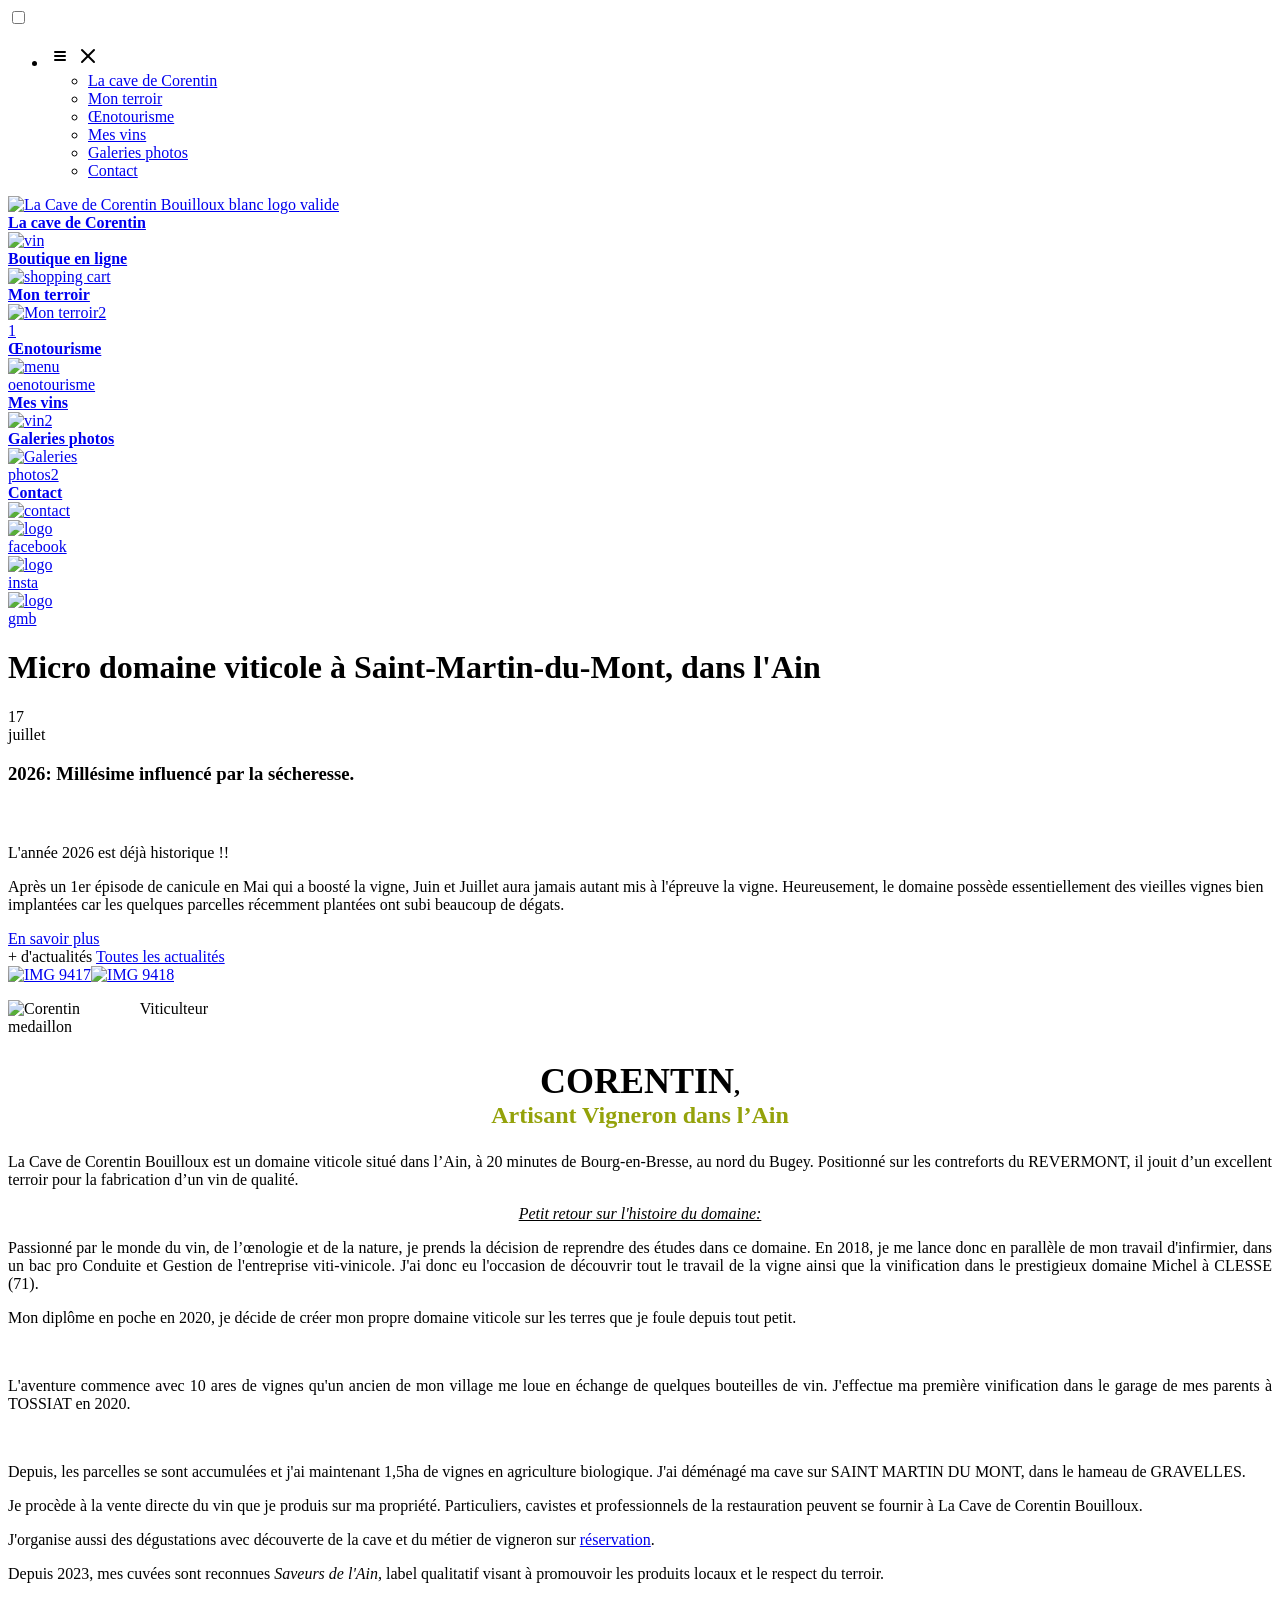
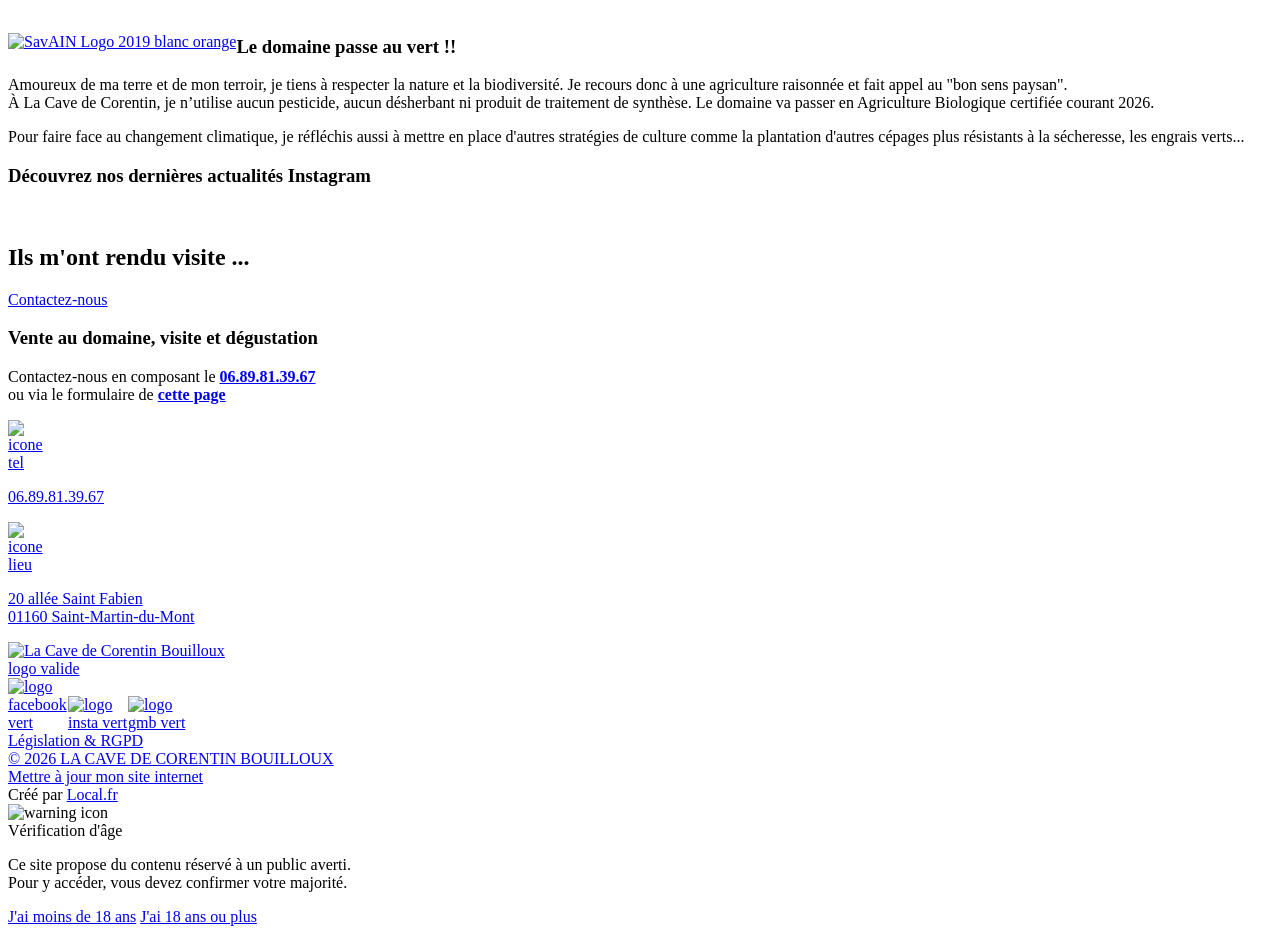
==== index.html @ f3ff77fd "Update and rename README.md to index.html" ====
<!DOCTYPE html>
<html lang="fr">
    <head>
        <meta charset="UTF-8" />
        <meta name="viewport" content="user-scalable=no, initial-scale = 1, minimum-scale = 1, maximum-scale = 1, width=device-width" /><title>Domaine viticole à Saint-Martin-du-Mont</title>
            <link rel="stylesheet" href="https://local-fr-public.s3.eu-west-3.amazonaws.com/prod/webtool/bundles/webtoolcore/vendor/Adipoli/css/adipoli.css" type="text/css" media="all"/>
    <link rel="stylesheet" href="https://local-fr-public.s3.eu-west-3.amazonaws.com/prod/webtool/bundles/webtoolcore/vendor/fancybox/source/jquery.fancybox.css" type="text/css" media="all"/>
    <link rel="stylesheet" href="https://local-fr-public.s3.eu-west-3.amazonaws.com/prod/webtool/bundles/sonatacore/vendor/components-font-awesome/css/font-awesome.min.css" type="text/css" media="all"/>
    <link rel="stylesheet" href="https://local-fr-public.s3.eu-west-3.amazonaws.com/prod/webtool/bundles/webtoolcore/css/effects.css" type="text/css" media="all"/>
    <link rel="stylesheet" href="https://local-fr-public.s3.eu-west-3.amazonaws.com/prod/webtool/bundles/webtoolcore/css/cookie.css" type="text/css" media="all"/>
    <link rel="stylesheet" href="https://cdnjs.cloudflare.com/ajax/libs/font-awesome/4.7.0/css/font-awesome.min.css" integrity="sha512-SfTiTlX6kk+qitfevl/7LibUOeJWlt9rbyDn92a1DqWOw9vWG2MFoays0sgObmWazO5BQPiFucnnEAjpAB+/Sw==" crossorigin="anonymous" referrerpolicy="no-referrer" />

            <link rel="stylesheet" href="https://local-fr-public.s3.eu-west-3.amazonaws.com/prod/webtool/bundles/webtoolcore/vendor/bootstrap/dist/css/bootstrap.min.css?1790749250" type="text/css" media="all"/>
            <link rel="stylesheet" href="https://local-fr-public.s3.eu-west-3.amazonaws.com/prod/webtool/bundles/webtoolmenu/css/horizontal.css?1790749250" type="text/css" media="all"/>
            <link rel="stylesheet" href="https://local-fr-public.s3.eu-west-3.amazonaws.com/prod/webtool/bundles/webtoolmenu/css/creative-link-effect/init.css?1790749250" type="text/css" media="all"/>
            <link rel="stylesheet" href="https://local-fr-public.s3.eu-west-3.amazonaws.com/prod/webtool/bundles/webtoolactuality/css/classic.css?1790749250" type="text/css" media="all"/>
    
    <link rel="stylesheet" href="https://local-fr-public.s3.eu-west-3.amazonaws.com/prod/webtool/bundles/webtoolcore/css/style.css?1790749250" type="text/css" media="all"/>
    <link rel="stylesheet" href="/css/animations.css?1790749250" type="text/css" media="all"/>
    <link rel="stylesheet" href="/css/272113.css?1790749250" type="text/css" media="all"/>

            <script type="application/ld+json">
            {
                "@context": "https://schema.org",
                "@type": "LocalBusiness",
                "name": "LA CAVE DE CORENTIN BOUILLOUX",
                "url": "lacave-corentin.fr",
                                  "logo":  "https://local-fr-public.s3.eu-west-3.amazonaws.com/prod/webtool/userfiles/40538/la-cave-de-corentin-logo-footer.png",
                                "telephone": "+33689813967",
                "address": {
                    "@type": "PostalAddress",
                    "streetAddress": "20 Allee Saint Fabien Gravelles le Bas, 01160 SAINT-MARTIN-DU-MONT",
                    "addressLocality": "SAINT-MARTIN-DU-MONT",
                    "postalCode": "01160",
                    "addressCountry": "France"
                }
            }
        </script>
                                <link rel="icon" type="image/x-icon" href="https://local-fr-public.s3.eu-west-3.amazonaws.com/prod/webtool/bundles/webtoolcore/favicon/favicon_localfr.ico" />
                        <meta http-equiv="content-language" content="fr" />
        
                        <meta name="description" content="La Cave de Corentin - Découvrez mon domaine viticole et venez déguster mes vins rouges et rosés dans l&#039;Ain.">
                                        <meta name="google-site-verification" content="jhoQA_thLC2mlOJ4xD-S0A983NUwHDJHl2n2cv5la9w" />

            <link href="https://www.lacave-corentin.fr/" rel='canonical' /><meta name="robots" content="index, follow" /></head>
    <body>
            <div id="main-frame">
        <main class="col-md-12 wt-container-5170967" id="wt-container-instance-29217631">
<header class="col-md-12 container-instance background-webtool-ios wt-container-5170969" id="wt-container-instance-15738356" data-bg-image="https://local-fr-public.s3.eu-west-3.amazonaws.com/prod/webtool/userfiles/40538/viticulteur-ain.jpg">
<div class="col-md-12 container-instance hidden-md hidden-lg wt-container-5207290" id="wt-container-instance-15879776">

                                    <nav id="menu-block-configuration-59056" class="menu horizontal " aria-label="Navigation principale">
        <input type="checkbox" id="menu-59056"/>
        <ul>
            <li class="menu-mobile">
                <label for="menu-59056" class="">
                    <span class="menu-switch">
                        <span class="icon icon-open-menu"><svg xmlns="http://www.w3.org/2000/svg" width="24" height="24" viewBox="0 0 24 24" fill="none">
          <path d="M17 8H7" stroke="currentColor" stroke-width="2" stroke-linecap="round" stroke-linejoin="round"/>
          <path d="M17 12H7" stroke="currentColor" stroke-width="2" stroke-linecap="round" stroke-linejoin="round"/>
          <path d="M17 16H7" stroke="currentColor" stroke-width="2" stroke-linecap="round" stroke-linejoin="round"/>
          </svg></span>
                        <span class="icon icon-close-menu"><svg xmlns="http://www.w3.org/2000/svg" width="24" height="24" viewBox="0 0 24 24" fill="none">
          <path d="M18 6L6 18" stroke="currentColor" stroke-width="2" stroke-linecap="round" stroke-linejoin="round"/>
          <path d="M6 6L18 18" stroke="currentColor" stroke-width="2" stroke-linecap="round" stroke-linejoin="round"/>
          </svg></span>
                    </span>
                </label>
                        
    <ul class="root">
                                            <li class="  active show-divider first-li">
                                                                <a href="/" target="" class="page-name ">
                                                    <span data-hover="La&#x20;cave&#x20;de&#x20;Corentin" class="menu-item-label">La&#x20;cave&#x20;de&#x20;Corentin</span>
                                            
                        </a>
                                                        </li>
                                            <li class="  show-divider">
                                                                <a href="/mon-terroir" target="" class="page-name ">
                                                    <span data-hover="Mon&#x20;terroir" class="menu-item-label">Mon&#x20;terroir</span>
                                            
                        </a>
                                                        </li>
                                            <li class="  show-divider">
                                                                <a href="/oenotourisme" target="_self" class="page-name ">
                                                    <span data-hover="&#x0152;notourisme" class="menu-item-label">&#x0152;notourisme</span>
                                            
                        </a>
                                                        </li>
                                            <li class="  show-divider">
                                                                <a href="/mes-vins" target="" class="page-name ">
                                                    <span data-hover="Mes&#x20;vins" class="menu-item-label">Mes&#x20;vins</span>
                                            
                        </a>
                                                        </li>
                                            <li class="  show-divider">
                                                                <a href="/galeries-photos" target="" class="page-name ">
                                                    <span data-hover="Galeries&#x20;photos" class="menu-item-label">Galeries&#x20;photos</span>
                                            
                        </a>
                                                        </li>
                                                        <li class="  last-li">
                                                                <a href="/contact" target="" class="page-name ">
                                                    <span data-hover="Contact" class="menu-item-label">Contact</span>
                                            
                        </a>
                                                        </li>
                            </ul>

            </li>
        </ul>
    </nav>



<script type="text/javascript">
  document.addEventListener('DOMContentLoaded', function(_event) {
    var menu = document.querySelector(`#menu-block-configuration-59056`);
    var menuPosition = 0;
    var hasScrolled = false;
    var isSticky = false;

    if (menu && isSticky) {
      menuPosition = menu.getBoundingClientRect().top + window.scrollY + menu.getBoundingClientRect().height;

      window.addEventListener('scroll', function() {
        hasScrolled = true;

        if (hasScrolled) {
          var scrollPosition = window.scrollY;

          if (scrollPosition >= menuPosition) {
            menu.classList.add('sticky-menu');
          } else {
            menu.classList.remove('sticky-menu');
          }
        }
      });
    }
  });
</script>
</div>
<div class="container-instance col-md-11 wt-container-5206172" id="wt-container-instance-15874480">
<div class="container-instance col-md-2 wt-container-5206173" id="wt-container-instance-15874481">
<article class="col-md-12 container-instance wt-container-5170969" id="wt-container-instance-15874482">
<a class="inherit-links" href="https://www.lacave-corentin.fr/"><img alt="La Cave de Corentin Bouilloux blanc logo valide" loading="lazy" src="https://local-fr-public.s3.eu-west-3.amazonaws.com/prod/webtool/userfiles/40538/LOGO%20valide/La-Cave-de-Corentin-Bouilloux-blanc-logo-valide.png" style="max-width: 400px; width: 100%;" /></a>
</article>
</div>
<div class="container-instance col-md-10 hidden-sm hidden-xs wt-container-5206174" id="wt-container-instance-15874483">
<div class="container-instance col-md-12 wt-container-5206175" id="wt-container-instance-15874484">
<article class="col-md-12 container-instance wt-container-5170969" id="wt-container-instance-15874485">
<strong><a class="inherit-links" href="https://www.lacave-corentin.fr/">La cave de Corentin</a></strong>
</article>
<article class="col-md-12 container-instance wt-container-5170969" id="wt-container-instance-15876427">
<a href="https://www.lacave-corentin.fr/"><img loading="lazy" alt="vin" class="float-shadow" src="https://local-fr-public.s3.eu-west-3.amazonaws.com/prod/webtool/userfiles/40538/24%202%2023/vin.png" style="max-width: 109px; width: 100%;" /></a>
</article>
</div>
<div class="container-instance col-md-12 wt-container-5206176" id="wt-container-instance-78353187">
<article class="container-instance col-md-offset-0 col-md-12 wt-container-5170969" id="wt-container-instance-78353188">
<a class="inherit-links" href="https://boutique-corentin-bouilloux.fr/" target="_blank"><strong>Boutique en ligne</strong></a>
</article>
<article class="container-instance col-md-12 wt-container-5170969" id="wt-container-instance-78353189">
<a class="inherit-links" href="https://boutique-corentin-bouilloux.fr/" target="_blank"><img alt="shopping cart" class="float-shadow" decoding="async" loading="lazy" src="https://local-fr-public.s3.eu-west-3.amazonaws.com/prod/webtool/userfiles/40538/29.09/shopping-cart.png" style="max-width: 109px; width: 100%;" /></a>
</article>
</div>
<div class="container-instance col-md-12 wt-container-5206176" id="wt-container-instance-15874486">
<article class="container-instance col-md-offset-0 col-md-12 wt-container-5170969" id="wt-container-instance-15874487">
<strong><a class="inherit-links" href="https://www.lacave-corentin.fr/mon-terroir">Mon terroir</a></strong>
</article>
<article class="container-instance col-md-12 wt-container-5170969" id="wt-container-instance-15876428">
<a href="https://www.lacave-corentin.fr/mon-terroir"><img loading="lazy" alt="Mon terroir2 1" class="float-shadow" src="https://local-fr-public.s3.eu-west-3.amazonaws.com/prod/webtool/userfiles/40538/24%202%2023/Mon-terroir2-1.png" style="max-width: 109px; width: 100%;" /></a>
</article>
</div>
<div class="container-instance col-md-12 wt-container-5206176" id="wt-container-instance-40321731">
<article class="col-md-12 container-instance wt-container-5170969" id="wt-container-instance-40321741">
<a class="inherit-links" href="https://www.lacave-corentin.fr/oenotourisme"><b>&OElig;notourisme</b></a>
</article>
<article class="col-md-12 container-instance wt-container-5170969" id="wt-container-instance-40321751">
<a href="https://www.lacave-corentin.fr/oenotourisme"><img loading="lazy" alt="menu oenotourisme" class="float-shadow" src="https://local-fr-public.s3.eu-west-3.amazonaws.com/prod/webtool/userfiles/40538/menu-oenotourisme.png" style="max-width: 99px; width: 100%;" /></a>
</article>
</div>
<div class="container-instance col-md-12 wt-container-5206177" id="wt-container-instance-15874488">
<article class="col-md-12 container-instance wt-container-5170969" id="wt-container-instance-15874489">
<strong><a class="inherit-links" href="https://www.lacave-corentin.fr/mes-vins">Mes vins</a></strong>
</article>
<article class="col-md-12 container-instance wt-container-5170969" id="wt-container-instance-15876429">
<a href="https://www.lacave-corentin.fr/mes-vins"><img loading="lazy" alt="vin2" class="float-shadow" src="https://local-fr-public.s3.eu-west-3.amazonaws.com/prod/webtool/userfiles/40538/24%202%2023/vin2.png" style="max-width: 109px; width: 100%;" /></a>
</article>
</div>
<div class="container-instance col-md-12 wt-container-5206178" id="wt-container-instance-15874490">
<article class="col-md-12 container-instance wt-container-5170969" id="wt-container-instance-15874491">
<strong><a class="inherit-links" href="https://www.lacave-corentin.fr/galeries-photos">Galeries photos</a></strong>
</article>
<article class="col-md-12 container-instance wt-container-5170969" id="wt-container-instance-15876430">
<a href="https://www.lacave-corentin.fr/galeries-photos"><img loading="lazy" alt="Galeries photos2" class="float-shadow" src="https://local-fr-public.s3.eu-west-3.amazonaws.com/prod/webtool/userfiles/40538/24%202%2023/Galeries-photos2.png" style="max-width: 109px; width: 100%;" /></a>
</article>
</div>
<div class="container-instance col-md-12 wt-container-5206180" id="wt-container-instance-15874494">
<article class="col-md-12 container-instance wt-container-5170969" id="wt-container-instance-15874495">
<strong><a class="inherit-links" href="https://www.lacave-corentin.fr/contact">Contact</a></strong>
</article>
<article class="col-md-12 container-instance wt-container-5170969" id="wt-container-instance-15876432">
<a href="https://www.lacave-corentin.fr/contact"><img loading="lazy" alt="contact" class="float-shadow" src="https://local-fr-public.s3.eu-west-3.amazonaws.com/prod/webtool/userfiles/40538/24%202%2023/contact.png" style="max-width: 100px; width: 100%;" /></a>
</article>
</div>
</div>
</div>
<article class="container-instance col-md-1 hidden-sm hidden-xs wt-container-5170969" id="wt-container-instance-15739905">
<a class="inherit-links" href="https://www.facebook.com/Lacavedecorentinbouilloux" target="_blank"><img alt="logo facebook" class="float-shadow" loading="lazy" src="https://local-fr-public.s3.eu-west-3.amazonaws.com/prod/webtool/userfiles/40538/logo-facebook.png" style="max-width: 60px; width: 100%;" /></a><br />
<a class="inherit-links" href="https://www.instagram.com/lacavedecorentinbouilloux" target="_blank"><img alt="logo insta" class="float-shadow" loading="lazy" src="https://local-fr-public.s3.eu-west-3.amazonaws.com/prod/webtool/userfiles/40538/logo-insta.png" style="max-width: 60px; width: 100%;" /></a><br />
<a class="inherit-links" href="http://maps.app.goo.gl/rCUeAPyrqKhu1cEz6" target="_blank"><img alt="logo gmb" class="float-shadow" loading="lazy" src="https://local-fr-public.s3.eu-west-3.amazonaws.com/prod/webtool/userfiles/40538/logo-gmb.png" style="max-width: 60px; width: 100%;" /></a>
</article>
<div class="container-instance col-md-offset-1 col-md-10 wt-container-5171423" id="wt-container-instance-15739909">
<div class="col-md-12 container-instance wt-container-5171589" id="wt-container-instance-15739949">
<div class="container-instance col-md-offset-1 col-md-5 wt-container-5171593" id="wt-container-instance-15740413">
</div>
<h1 class="container-instance col-md-offset-1 col-md-10 wt-container-5170987" id="wt-container-instance-15740039">
Micro domaine viticole &agrave; Saint-Martin-du-Mont, dans l&#39;Ain
</h1>
<div class="container-instance col-md-offset-6 col-md-5 wt-container-5171594" id="wt-container-instance-15740417">
</div>
</div>
</div>
</header>
<div class="col-md-12 wt-container-5170971" id="wt-container-instance-15738371">
<div class="col-md-12 wt-container-5171587" id="wt-container-instance-15738384">
<div class="col-md-12 container-instance background-webtool-ios wt-container-5171590" id="wt-container-instance-15739950" data-bg-image="https://local-fr-public.s3.eu-west-3.amazonaws.com/prod/webtool/userfiles/40538/fond-vins.jpg">
<div class="container-instance col-md-12 background-webtool-ios wt-container-5171591" id="wt-container-instance-15739951" data-bg-image="https://local-fr-public.s3.eu-west-3.amazonaws.com/prod/webtool/userfiles/40538/fond-vins.png">
<div class="col-md-12 container-instance wt-container-15858708" id="wt-container-instance-66972004">
<section id="actuality-block-configuration-168596" class="actuality classic">
            <article>
            <time datetime="2026-07-17T02:00">
                <div class="day">17</div>
                <div class="month">juillet</div>
            </time>
            <h3><p>2026: Millésime influencé par la sécheresse.&nbsp;</p>

<p>&nbsp;</p></h3>
            <p><p>L'année 2026 est déjà historique !!</p>

<p>Après un 1er épisode de canicule en Mai qui a boosté la vigne, Juin et Juillet aura jamais autant mis à l'épreuve la vigne. Heureusement, le domaine possède essentiellement des vieilles vignes bien implantées car les quelques parcelles récemment plantées ont subi beaucoup de dégats.&nbsp;</p></p>
            <a class="more" href="/2026-millesime-influence-par-la-secheresse-2">En savoir plus</a>
        </article>
        <a class="actuality-toggle" data-expanded="false">+ d'actualités</a>
    <a class="all-actualities" href="/toutes-les-actualites">Toutes les actualités</a>
</section>
</div>
<div class="col-md-12 container-instance wt-container-15858709" id="wt-container-instance-66972005">

        <div
        id="album-block-configuration-1942842"
        class="album-block-configuration"
            >
                    
                        <div class="wt-gallery-picture-wrapper pull-left text-center" data-display-mode="default">
                                    <a href="https://local-fr-public.s3.eu-west-3.amazonaws.com/prod/webtool/userfiles/40538/IMG_9417.jpeg"
                                              class="fancybox"
                       rel="abc-1942842"
                       data-link="/picture/18724629"
                    >
                                                                        <picture>
                        <source srcset="https://local-fr-public.s3.eu-west-3.amazonaws.com/prod/webtool/media/cache/auto_tmb_webp_600/userfiles/40538/IMG_9417.webp" type="image/webp">
                        <source srcset="https://local-fr-public.s3.eu-west-3.amazonaws.com/prod/webtool/media/cache/auto_tmb_600/userfiles/40538/IMG_9417.jpeg">
                    <img src="https://local-fr-public.s3.eu-west-3.amazonaws.com/prod/webtool/userfiles/40538/IMG_9417.jpeg"
            class="img-default-picture "
            style=" width:100% ; height: auto ;"
            loading="lazy" alt="IMG 9417" onerror="this.onerror=null;if(this.parentNode.children[0].srcset){this.parentNode.children[0].srcset=this.src;}"
        />
    </picture>

    
                    </a>
                                                                                </div>
                                
                        <div class="wt-gallery-picture-wrapper pull-left text-center" data-display-mode="default">
                                    <a href="https://local-fr-public.s3.eu-west-3.amazonaws.com/prod/webtool/userfiles/40538/IMG_9418.jpeg"
                                              class="fancybox"
                       rel="abc-1942842"
                       data-link="/picture/18724630"
                    >
                                                                        <picture>
                        <source srcset="https://local-fr-public.s3.eu-west-3.amazonaws.com/prod/webtool/media/cache/auto_tmb_webp_600/userfiles/40538/IMG_9418.webp" type="image/webp">
                        <source srcset="https://local-fr-public.s3.eu-west-3.amazonaws.com/prod/webtool/media/cache/auto_tmb_600/userfiles/40538/IMG_9418.jpeg">
                    <img src="https://local-fr-public.s3.eu-west-3.amazonaws.com/prod/webtool/userfiles/40538/IMG_9418.jpeg"
            class="img-default-picture "
            style=" width:100% ; height: auto ;"
            loading="lazy" alt="IMG 9418" onerror="this.onerror=null;if(this.parentNode.children[0].srcset){this.parentNode.children[0].srcset=this.src;}"
        />
    </picture>

    
                    </a>
                                                                                </div>
                        </div>
    
    <style>
        div.jx-arrow {
            top: calc(50% - 8px);
            bottom: auto;
            margin-top: 0;
            margin-bottom: 0;
        }
    </style>
</div>
<div class="container-instance col-md-offset-1 col-md-6 wt-container-5171592" id="wt-container-instance-15740543">
<article class="container-instance col-md-5 wt-container-5170969" id="wt-container-instance-15740541">
<p style="text-align: justify;"><br />
<img loading="lazy" alt="Corentin Viticulteur medaillon" class="various" hover-src="https://local-fr-public.s3.eu-west-3.amazonaws.com/prod/webtool/userfiles/40538/Corentin%20Viticulteur%20medaillon.png" onmouseout="this.src='https://local-fr-public.s3.eu-west-3.amazonaws.com/prod/webtool/userfiles/40538/Corentin%20Viticulteur%20medaillon.png'" onmouseover="this.src='https://local-fr-public.s3.eu-west-3.amazonaws.com/prod/webtool/userfiles/40538/Corentin%20Viticulteur%20medaillon.png'" src="https://local-fr-public.s3.eu-west-3.amazonaws.com/prod/webtool/userfiles/40538/Corentin%20Viticulteur%20medaillon.png" style="max-width: 200px; width: 255px; height: 270px;" /></p>
</article>
<h2 class="container-instance col-md-7 wt-container-5171585" id="wt-container-instance-15740542">
<p style="text-align: center;"><span style="font-size:36px;">CORENTIN</span>,<br />
<span style="color:#94a20a;">Artisant Vigneron dans l&rsquo;Ain</span></p>
</h2>
<div class="container-instance col-md-offset-2 col-md-10 wt-container-5171596" id="wt-container-instance-15740561">
<article class="container-instance col-md-6 wt-container-5170969" id="wt-container-instance-15740559">
<p style="text-align: justify;">La Cave de Corentin Bouilloux est un domaine viticole situ&eacute; dans l&rsquo;Ain, &agrave; 20 minutes de Bourg-en-Bresse, au nord du Bugey. Positionn&eacute; sur les contreforts du REVERMONT, il jouit d&rsquo;un excellent terroir pour la fabrication d&rsquo;un vin de qualit&eacute;.</p>

<p style="text-align: center;"><u><em>Petit retour sur l&#39;histoire du domaine:</em></u></p>

<p style="text-align: justify;">Passionn&eacute; par le monde du vin, de l&rsquo;&oelig;nologie et de la nature, je prends la d&eacute;cision de reprendre des &eacute;tudes dans ce domaine. En 2018, je me lance donc en parall&egrave;le de mon travail d&#39;infirmier, dans un bac pro Conduite et Gestion de l&#39;entreprise viti-vinicole. J&#39;ai donc eu l&#39;occasion de d&eacute;couvrir tout le travail de la vigne ainsi que la vinification dans le prestigieux domaine Michel &agrave; CLESSE (71).<span style="font-family:Verdana;"> </span></p>

<p style="text-align: justify;">Mon dipl&ocirc;me en poche en 2020, je d&eacute;cide de cr&eacute;er mon propre domaine viticole sur les terres que je foule depuis tout petit.</p>

<p style="text-align: justify;">&nbsp;</p>
</article>
<article class="container-instance col-md-6 wt-container-5170969" id="wt-container-instance-15740560">
<p style="text-align: justify;">L&#39;aventure commence avec 10 ares de vignes qu&#39;un ancien de mon village me loue en &eacute;change de quelques bouteilles de vin. J&#39;effectue ma premi&egrave;re vinification dans le garage de mes parents &agrave; TOSSIAT en 2020.</p>

<p style="text-align: justify;">&nbsp;</p>

<p style="text-align: justify;">Depuis, les parcelles se sont accumul&eacute;es et j&#39;ai maintenant 1,5ha de vignes en agriculture biologique. J&#39;ai d&eacute;m&eacute;nag&eacute; ma cave sur SAINT MARTIN DU MONT, dans le hameau de GRAVELLES.</p>

<p style="text-align: justify;">Je proc&egrave;de &agrave; la vente directe du vin que je produis sur ma propri&eacute;t&eacute;. Particuliers, cavistes et profes<span style="font-family:Times;"></span>sionnels de la restauration peuvent se fournir &agrave; La Cave de Corentin Bouilloux.</p>

<p style="text-align: justify;">J&#39;organise aussi des d&eacute;gustations avec d&eacute;couverte de la cave et du m&eacute;tier de vigneron sur <a class="inherit-links" href="https://www.lacave-corentin.fr/contact">r&eacute;servation</a>.</p>

<p style="text-align: justify;">Depuis 2023, mes cuv&eacute;es sont reconnues <em>Saveurs de l&#39;Ain, </em>label qualitatif visant &agrave; promouvoir les produits locaux et le respect du terroir.</p>

<p style="text-align: justify;">&nbsp;</p>
</article>
</div>
</div>
<div class="container-instance col-md-6 wt-container-8944431" id="wt-container-instance-33186081">

        <div
        id="album-block-configuration-1131081"
        class="album-block-configuration"
            >
                    
                        <div class="wt-gallery-picture-wrapper pull-left text-center" data-display-mode="default">
                                    <a href="https://local-fr-public.s3.eu-west-3.amazonaws.com/prod/webtool/userfiles/40538/24 2 23/SavAIN-Logo-2019-blanc-orange.jpg"
                                              class="fancybox"
                       rel="abc-1131081"
                       data-link="/picture/9693411"
                    >
                                                                        <picture>
                        <source srcset="https://local-fr-public.s3.eu-west-3.amazonaws.com/prod/webtool/media/cache/auto_tmb_webp_600/userfiles/40538/24%202%2023/SavAIN-Logo-2019-blanc-orange.webp" type="image/webp">
                        <source srcset="https://local-fr-public.s3.eu-west-3.amazonaws.com/prod/webtool/media/cache/auto_tmb_600/userfiles/40538/24%202%2023/SavAIN-Logo-2019-blanc-orange.jpg">
                    <img src="https://local-fr-public.s3.eu-west-3.amazonaws.com/prod/webtool/userfiles/40538/24 2 23/SavAIN-Logo-2019-blanc-orange.jpg"
            class="img-default-picture "
            style=" width:100% ; height: auto ;"
            loading="lazy" alt="SavAIN Logo 2019 blanc orange" onerror="this.onerror=null;if(this.parentNode.children[0].srcset){this.parentNode.children[0].srcset=this.src;}"
        />
    </picture>

    
                    </a>
                                                                                </div>
                        </div>
    
    <style>
        div.jx-arrow {
            top: calc(50% - 8px);
            bottom: auto;
            margin-top: 0;
            margin-bottom: 0;
        }
    </style>
</div>
</div>
</div>
<div class="col-md-12 container-instance background-webtool-ios wt-container-5171608" id="wt-container-instance-15740589" data-bg-image="https://local-fr-public.s3.eu-west-3.amazonaws.com/prod/webtool/userfiles/40538/domaine-viticole-ain.jpg">
<div class="col-md-12 container-instance wt-container-5171609" id="wt-container-instance-15740590">
<h3 class="col-md-12 container-instance wt-container-5171622" id="wt-container-instance-15740637">
Le domaine passe au vert !!
</h3>
<article class="container-instance col-md-offset-3 col-md-6 wt-container-5170969" id="wt-container-instance-15740638">
<p style="text-align: justify;">Amoureux de ma terre et de mon terroir, je tiens &agrave; respecter la nature et la biodiversit&eacute;. Je recours donc &agrave; une agriculture raisonn&eacute;e et fait appel au &quot;bon sens paysan&quot;.<br />
&Agrave; La Cave de Corentin, je n&rsquo;utilise aucun pesticide, aucun d&eacute;sherbant ni produit de traitement de synth&egrave;se. Le domaine va passer en Agriculture Biologique certifi&eacute;e courant 2026.</p>

<p style="text-align: justify;">Pour faire face au changement climatique, je r&eacute;fl&eacute;chis aussi &agrave; mettre en place d&#39;autres strat&eacute;gies de culture comme la plantation d&#39;autres c&eacute;pages plus r&eacute;sistants &agrave; la s&eacute;cheresse, les engrais verts...</p>
</article>
</div>
</div>
<div class="col-md-12 container-instance wt-container-16946628" id="wt-container-instance-74295616">
<div class="col-md-12 container-instance wt-container-5171609" id="wt-container-instance-74296854">
<h3 class="col-md-12 container-instance wt-container-5171622" id="wt-container-instance-74296853">
D&eacute;couvrez nos derni&egrave;res actualit&eacute;s Instagram
</h3>
<article class="col-md-12 container-instance wt-container-5170969" id="wt-container-instance-74295615">
<!-- Elfsight Instagram Feed | LA CAVE DE CORENTIN BOUILLOUX --><script src="https://elfsightcdn.com/platform.js" async></script>
<div class="elfsight-app-a545adac-641f-4ea7-a922-9441b5e94800" data-elfsight-app-lazy="">&nbsp;</div>
</article>
<div class="col-md-12 container-instance wt-container-16946645" id="wt-container-instance-74295870">
<h2 class="col-md-12 container-instance wt-container-5171585" id="wt-container-instance-74295867">
Ils m&#39;ont rendu visite ...
</h2>
</div>
<div class="col-md-12 container-instance wt-container-16946644" id="wt-container-instance-74295868">
            <link rel="stylesheet" href="https://widget.local.fr/preview/widget.css">
        <div
                widget-uuid="d6394e93-9454-428f-8d08-79b1fd8abdd1"
                p-widget-code="GOOGLE_REVIEW"
                style="width: 100%; border: none; overflow: hidden; margin: 0 auto;
                font-family: inherit">
        </div>
        <script src="https://widget.local.fr/preview/widget.js" async></script>
            </div>
</div>
</div>
<article class="col-md-12 container-instance wt-container-5170969" id="wt-container-instance-74295869">

</article>
<article class="container-instance col-md-offset-5 col-md-2 wt-container-5170969" id="wt-container-instance-15740639">
<a class="inherit-links" href="https://www.lacave-corentin.fr/contact">Contactez-nous</a>
</article>
</div>
</div>
<div class="container-instance col-md-12 wt-container-5173110" id="wt-container-instance-15747704">
<article class="container-instance col-md-3 hidden-xs hidden-sm wt-container-5170969" id="wt-container-instance-15747705">

</article>
<div class="container-instance col-md-6 wt-container-5173111" id="wt-container-instance-15747706">
<h3 class="col-md-12 container-instance wt-container-5171622" id="wt-container-instance-15747707">
Vente au domaine, visite et d&eacute;gustation
</h3>
<article class="col-md-12 container-instance wt-container-5170969" id="wt-container-instance-15747708">
Contactez-nous en composant le <strong><a href="tel:0689813967">06.89.81.39.67</a></strong><br />
ou via le formulaire de <strong><a class="inherit-links" href="https://www.lacave-corentin.fr/contact">cette page</a></strong>
</article>
</div>
<article class="container-instance col-md-3 wt-container-5170969" id="wt-container-instance-15747709">

</article>
</div>
<footer class="col-md-12 container-instance wt-container-5170969" id="wt-container-instance-17272511">
<article class="container-instance col-md-2 wt-container-5170969" id="wt-container-instance-17272541">
<p><a class="inherit-links" href="tel:+33689813967"><img alt="icone tel" loading="lazy" src="https://local-fr-public.s3.eu-west-3.amazonaws.com/prod/webtool/userfiles/40538/icone-tel.png" style="max-width: 40px; width: 100%;" /></a></p>

<p><a class="inherit-links" href="tel:+33689813967">06.89.81.39.67</a></p>
</article>
<article class="container-instance col-md-3 wt-container-5170969" id="wt-container-instance-17272531">
<p><a class="inherit-links" href="https://maps.app.goo.gl/rCUeAPyrqKhu1cEz6" target="_blank"><img alt="icone lieu" loading="lazy" src="https://local-fr-public.s3.eu-west-3.amazonaws.com/prod/webtool/userfiles/40538/icone-lieu.png" style="max-width: 40px; width: 100%;" /></a></p>

<p><a class="inherit-links" href="https://maps.app.goo.gl/rCUeAPyrqKhu1cEz6" target="_blank">20 all&eacute;e Saint Fabien<br />
01160 Saint-Martin-du-Mont</a></p>
</article>
<article class="container-instance col-md-2 wt-container-5170969" id="wt-container-instance-17272551">
<a class="inherit-links" href="https://www.lacave-corentin.fr/"><img alt="La Cave de Corentin Bouilloux logo valide" loading="lazy" src="https://local-fr-public.s3.eu-west-3.amazonaws.com/prod/webtool/userfiles/40538/LOGO%20valide/La-Cave-de-Corentin-Bouilloux-logo-valide.png" style="max-width: 235px; width: 100%;" /></a>
</article>
<article class="container-instance col-md-3 wt-container-5170969" id="wt-container-instance-17272561">
<a class="inherit-links" href="https://www.facebook.com/Lacavedecorentinbouilloux" target="_blank"><img alt="logo facebook vert" class="float-shadow" loading="lazy" src="https://local-fr-public.s3.eu-west-3.amazonaws.com/prod/webtool/userfiles/40538/logo-facebook-vert.png" style="max-width: 60px; width: 100%;" /></a><a class="inherit-links" href="https://www.instagram.com/lacavedecorentinbouilloux" target="_blank"><img alt="logo insta vert" class="float-shadow" loading="lazy" src="https://local-fr-public.s3.eu-west-3.amazonaws.com/prod/webtool/userfiles/40538/logo-insta-vert.png" style="max-width: 60px; width: 100%;" /></a><a class="inherit-links" href="https://maps.app.goo.gl/rCUeAPyrqKhu1cEz6" target="_blank"><img alt="logo gmb vert" class="float-shadow" loading="lazy" src="https://local-fr-public.s3.eu-west-3.amazonaws.com/prod/webtool/userfiles/40538/logo-gmb-vert.png" style="max-width: 60px; width: 100%;" /></a>
</article>
<div class="col-md-2 wt-container-5170973" id="wt-container-instance-17272571">
<div class="col-md-12 wt-container-5170974" id="wt-container-instance-17272581">
    <a href="https://www.lacave-corentin.fr/mentions-legales" class="block-link" target="_self" rel="nofollow">Législation & RGPD</a>
</div>
<div class="col-md-12 wt-container-5170975" id="wt-container-instance-17272591">
    <a href="https://www.lacave-corentin.fr/mentions-legales#intellectual-property" class="block-link" target="_self" rel="nofollow">© 2026 LA CAVE DE CORENTIN BOUILLOUX</a>
</div>
<div class="col-md-12 wt-container-5170976" id="wt-container-instance-17272601">
    <a href="https://www.localetmoi.fr" class="block-link" target="_blank" rel="nofollow">Mettre à jour mon site internet</a>
</div>
<div class="col-md-12 wt-container-5170981" id="wt-container-instance-17272611">
    Créé par <a href="https://www.local.fr/" class="localfr-link" target="_blank">Local.fr</a>
</div>
</div>
</footer>
</main>

    </div>

                <link rel="stylesheet" href="https://local-fr-public.s3.eu-west-3.amazonaws.com/prod/webtool/bundles/webtoolcore/css/adult-restriction.css" type="text/css" media="all"/>

    <div class="modal fade" id="adultRestriction" role="dialog" tabindex="-1">
        <div class="modal-dialog">
            <div class="modal-content">
                <div class="modal-body">
                    <div class="icon-backgroud text-center">
                        <div>
                            <img class="modal-icon" alt="warning icon" src="https://local-fr-public.s3.eu-west-3.amazonaws.com/prod/webtool/bundles/webtoolcore/img/adultRestrictIcone.svg">
                        </div>
                    </div>
                    <span class="modal-title">Vérification d'âge</span>
                    <p>
                        Ce site propose du contenu réservé à un public averti.
                        <br />Pour y accéder, vous devez confirmer votre majorité.
                    </p>

                    <a class="btn modal-button btn-disagree-younger" href="https://www.local.fr/" title="J'ai moins de 18 ans">J'ai moins de 18 ans</a>
                    <a class="btn modal-button btn-agree-older" href="javascript:void(0)" onclick="adultRestrictionManager.accept('lacave-corentin.fr')" title="J'ai 18 ans ou plus">J'ai 18 ans ou plus</a>
                </div>
            </div>
        </div>
    </div>

    
            <script type="text/javascript" src="https://local-fr-public.s3.eu-west-3.amazonaws.com/prod/webtool/bundles/webtoolcore/vendor/jquery/dist/jquery.min.js"></script>

            <script type="text/javascript" src="https://local-fr-public.s3.eu-west-3.amazonaws.com/prod/webtool/bundles/webtoolcore/js/commonLib.js?1790749250"></script>
            <script type="text/javascript" src="https://local-fr-public.s3.eu-west-3.amazonaws.com/prod/webtool/bundles/webtoolactuality/js/classic.js?1790749250"></script>
            <script type="text/javascript" src="https://local-fr-public.s3.eu-west-3.amazonaws.com/prod/webtool/bundles/webtoolalbum/js/fancybox-init.js?1790749250"></script>
            <script type="text/javascript" src="https://local-fr-public.s3.eu-west-3.amazonaws.com/prod/webtool/bundles/webtoolcore/js/cookieManager.js?1790749250"></script>
            <script type="text/javascript" src="https://local-fr-public.s3.eu-west-3.amazonaws.com/prod/webtool/bundles/webtoolmenu/js/horizontal.js?1790749250"></script>
    
            <script type="text/javascript" src="https://local-fr-public.s3.eu-west-3.amazonaws.com/prod/webtool/bundles/webtoolcore/js/crawlerDetect.js"></script>
        <script type="text/javascript" src="https://local-fr-public.s3.eu-west-3.amazonaws.com/prod/webtool/bundles/webtoolcore/vendor/bootstrap/dist/js/bootstrap.min.js" ></script>
        <script type="text/javascript" src="https://local-fr-public.s3.eu-west-3.amazonaws.com/prod/webtool/bundles/webtoolcore/js/adultRestriction.js" data-dn="lacave-corentin.fr" data-guid="2e19f212-f6d3-43fe-a399-43b4c4037c63" data-p="/"></script>
    
    <script type="text/javascript" src="https://local-fr-public.s3.eu-west-3.amazonaws.com/prod/webtool/bundles/webtoolcore/vendor/Adipoli/js/jquery.adipoli.js"></script>
    <script type="text/javascript" src="https://local-fr-public.s3.eu-west-3.amazonaws.com/prod/webtool/bundles/webtoolcore/vendor/fancybox/source/jquery.fancybox.pack.js"></script>
    <script type="text/javascript" src="https://local-fr-public.s3.eu-west-3.amazonaws.com/prod/webtool/bundles/webtoolcore/js/effects.js"></script>
    <script type="text/javascript" src="https://local-fr-public.s3.eu-west-3.amazonaws.com/prod/webtool/bundles/webtoolcore/js/animation.js"></script>
    <script type="text/javascript" src="https://local-fr-public.s3.eu-west-3.amazonaws.com/prod/webtool/bundles/webtoolcore/js/lazy-background-container.js"></script>
    <script type="text/javascript" src="https://local-fr-public.s3.eu-west-3.amazonaws.com/prod/webtool/bundles/webtoolcore/js/didomiCookie.js"></script>
    <script type="text/javascript" src="/js/272113.js?1790749250"></script>
            <script type="text/javascript" data-cookiecategory="performance">
                if (!window.didomiOnReady) {
                    window.didomiOnReady = [];
                }
                window.addEventListener('load', function() {
                    var atInternetScript = document.createElement('script');
                    atInternetScript.src = '//tag.aticdn.net/piano-analytics.js';
                    atInternetScript.async = true;
                    atInternetScript.onload = function() {
                        window.didomiOnReady.push(function (Didomi) {
                            pa.privacy.include.properties(['customer_code', 'c_webdomain', 'c_hostname', 'c_idmp'], ['exempt'], ['page.display']);
                            // Check the consent status for the AT Internet vendor
                            var defaultstatus = Didomi.getUserConsentStatusForVendor("c:atinterne-cWQKHeJZ");
                            if (true === defaultstatus) {
                                // If the consent status is true, activate the opt-in visitor mode
                                pa.privacy.setMode('optin');
                                sendTracker();
                            } else {
                                // Else, if the visitor mode is not "opt-out", then activate the exempt mode
                                if (pa.privacy.getMode() == null || pa.privacy.getMode().name !== "optout") {
                                    pa.privacy.setMode('exempt');
                                    sendTracker();
                                }
                            }
                        });
                    };
                    document.head.appendChild(atInternetScript);
                });
                function sendTracker() {
                    pa.setConfigurations({
                        site: 629910,
                        collectDomain: 'https://logs1412.xiti.com'
                    });
                    pa.setProperties({
                        'customer_code': 326221,
                        'c_webdomain': 'lacave-corentin.fr',
                        'c_hostname' : 'www.lacave-corentin.fr',
                        'c_idmp': 'c6a230'
                    },{
                        'persistent': true
                    });
                    pa.sendEvent('page.display', {
                        'page': '',
                    });
                }
                if (!window.webtool) {
                  window.webtool = {};
                }
                window.webtool.siteVersion = '1790749248';
            </script>

        </body>
</html>
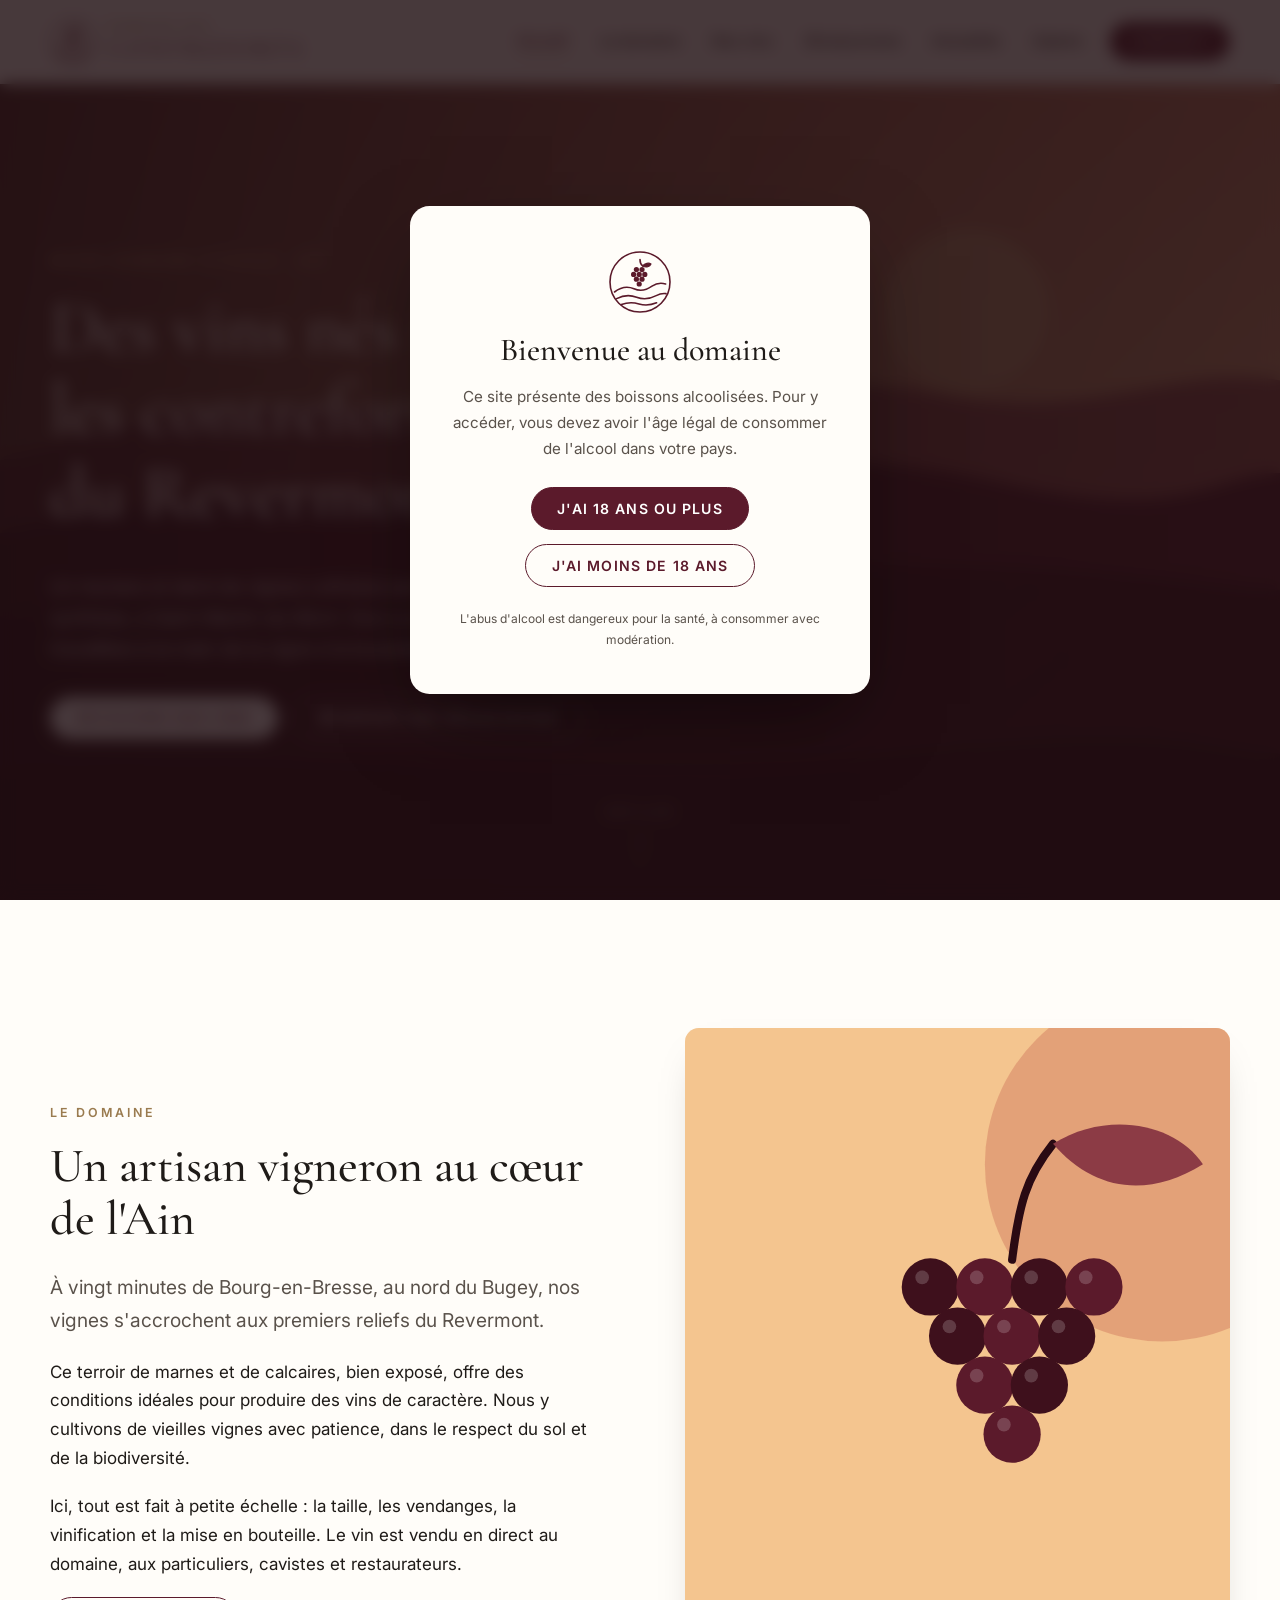
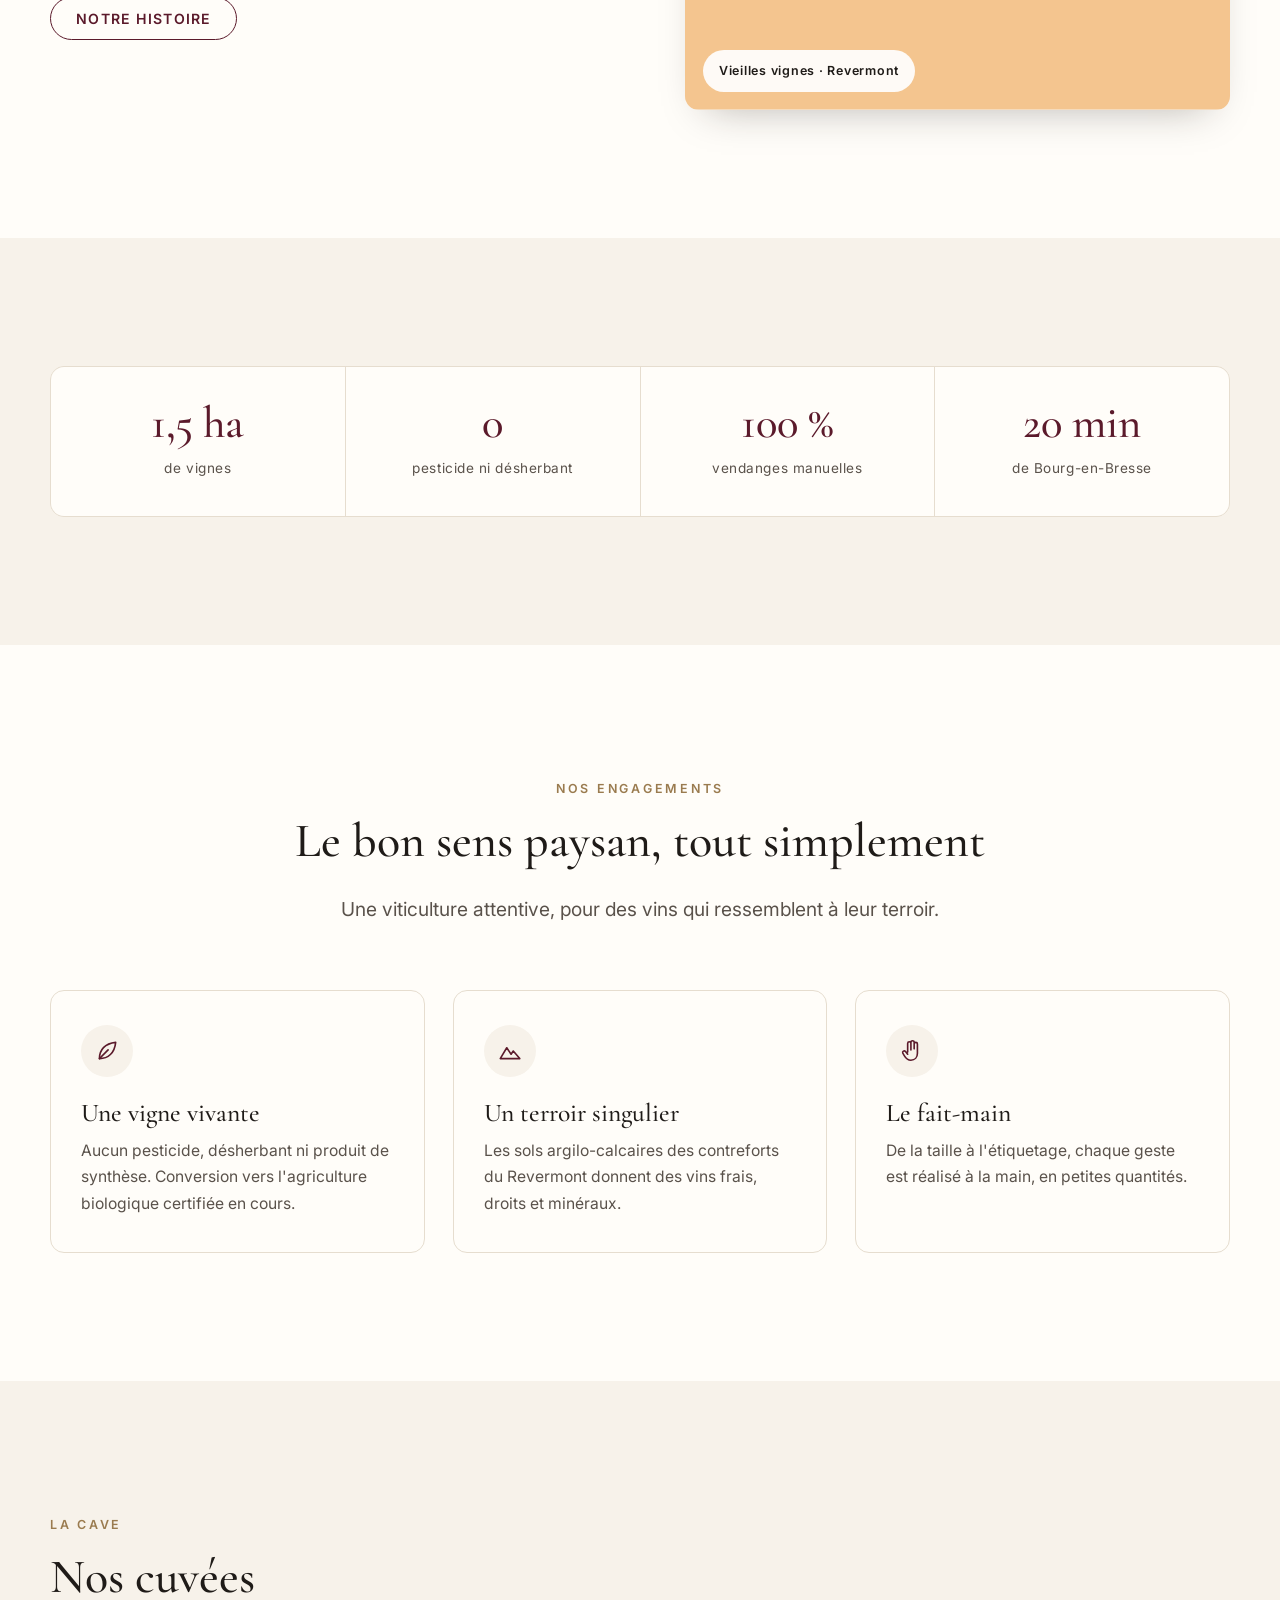
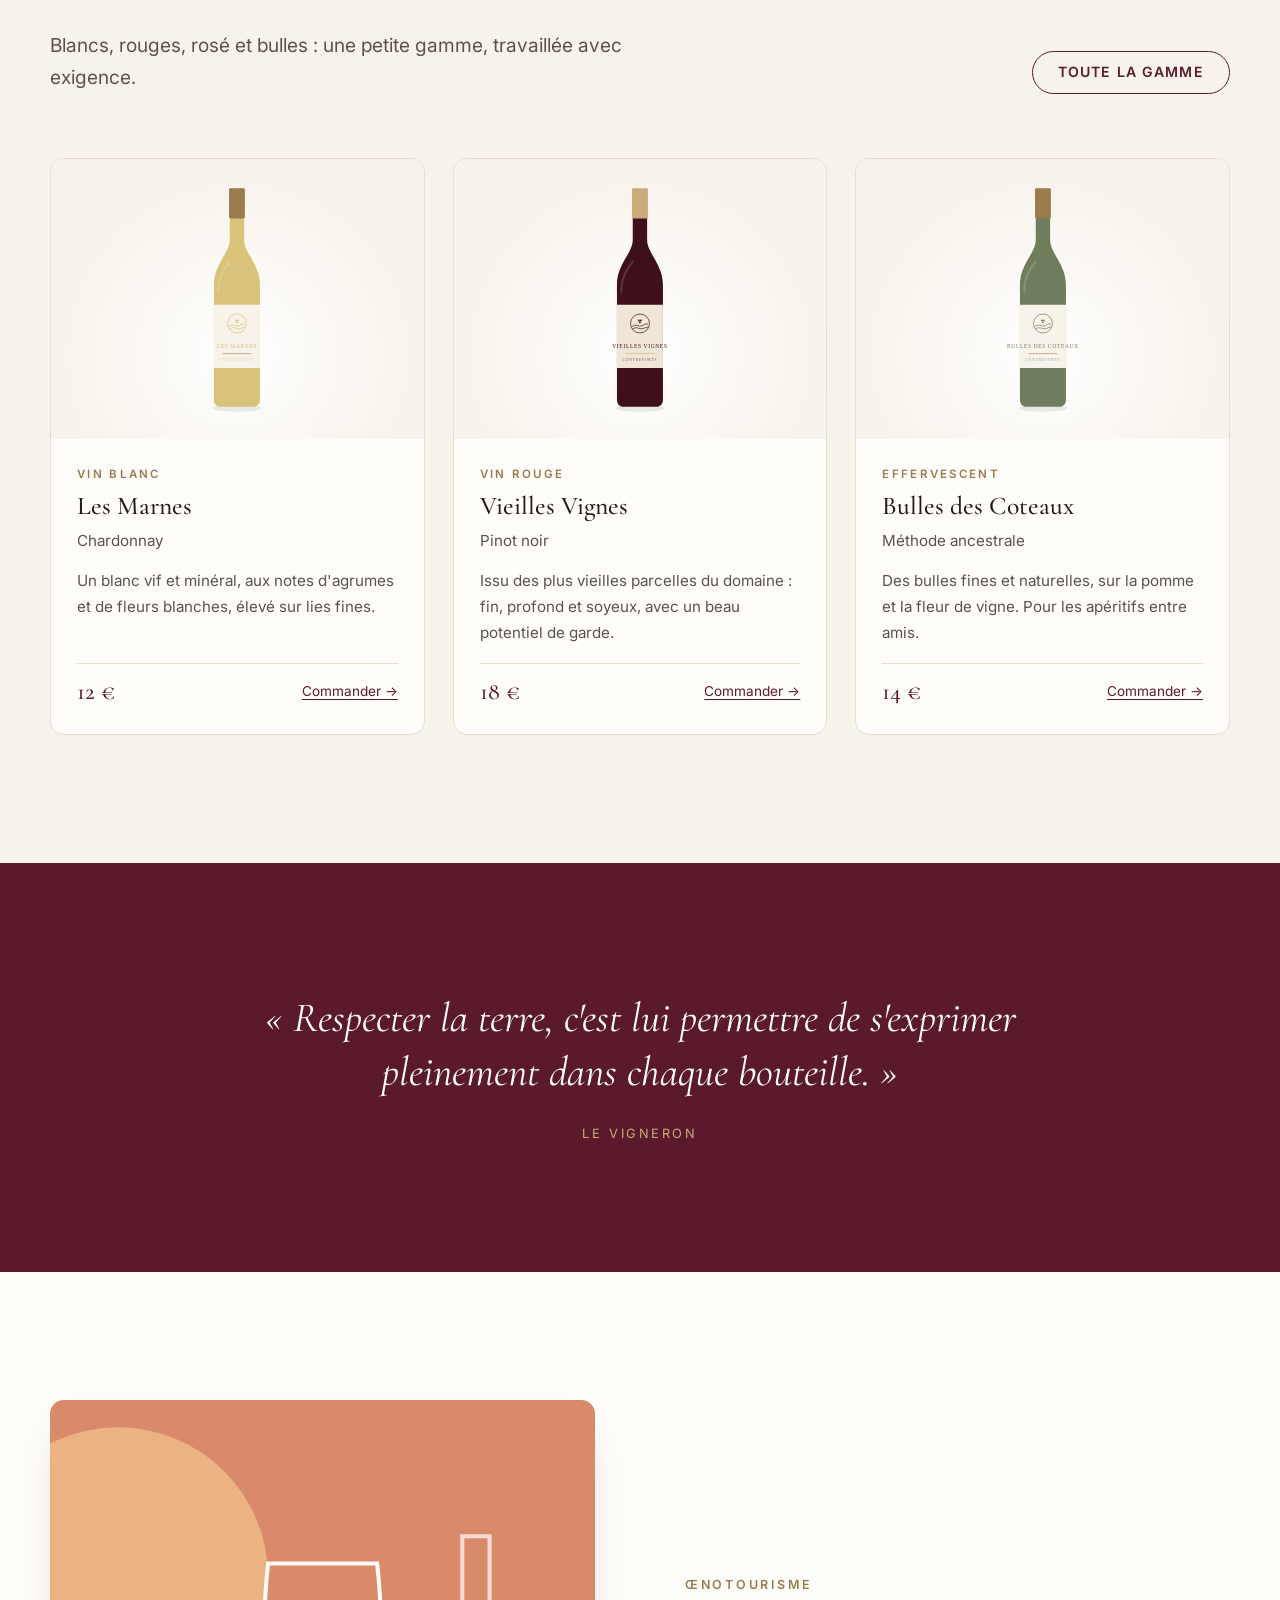
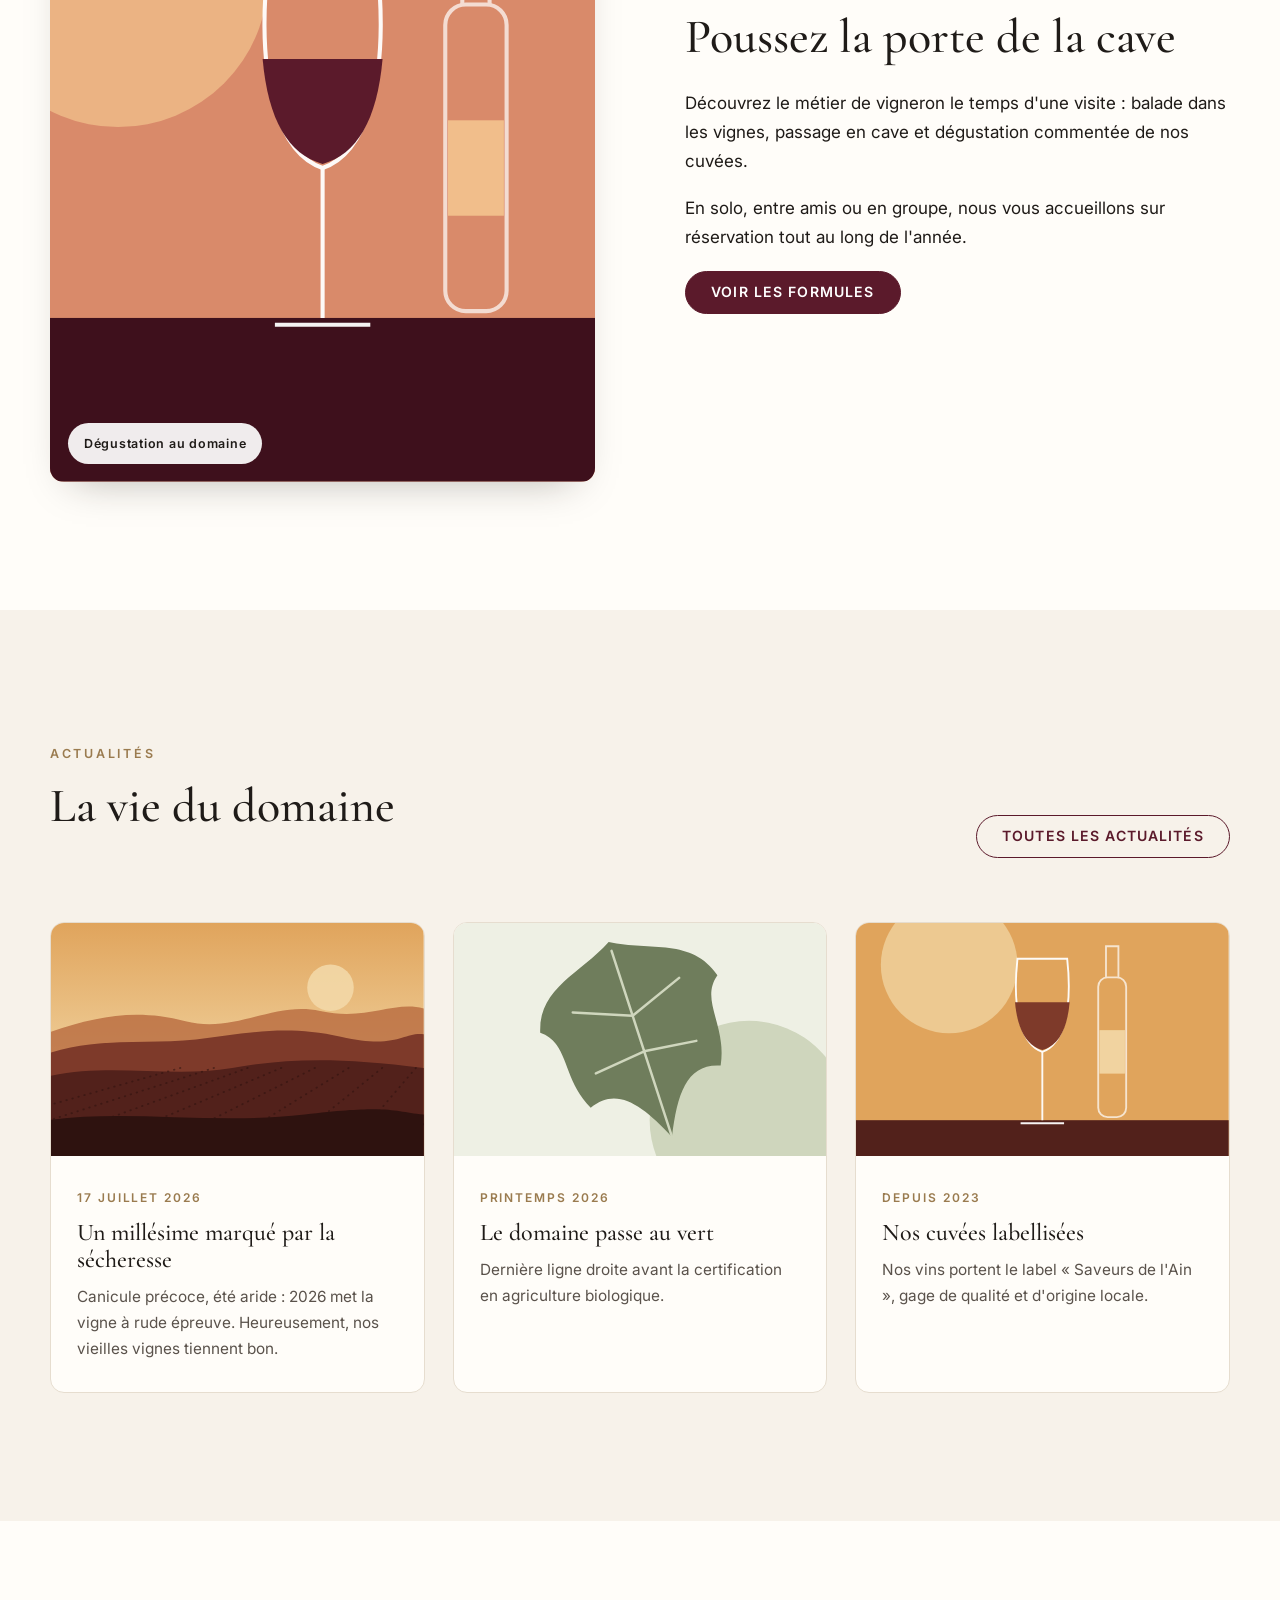
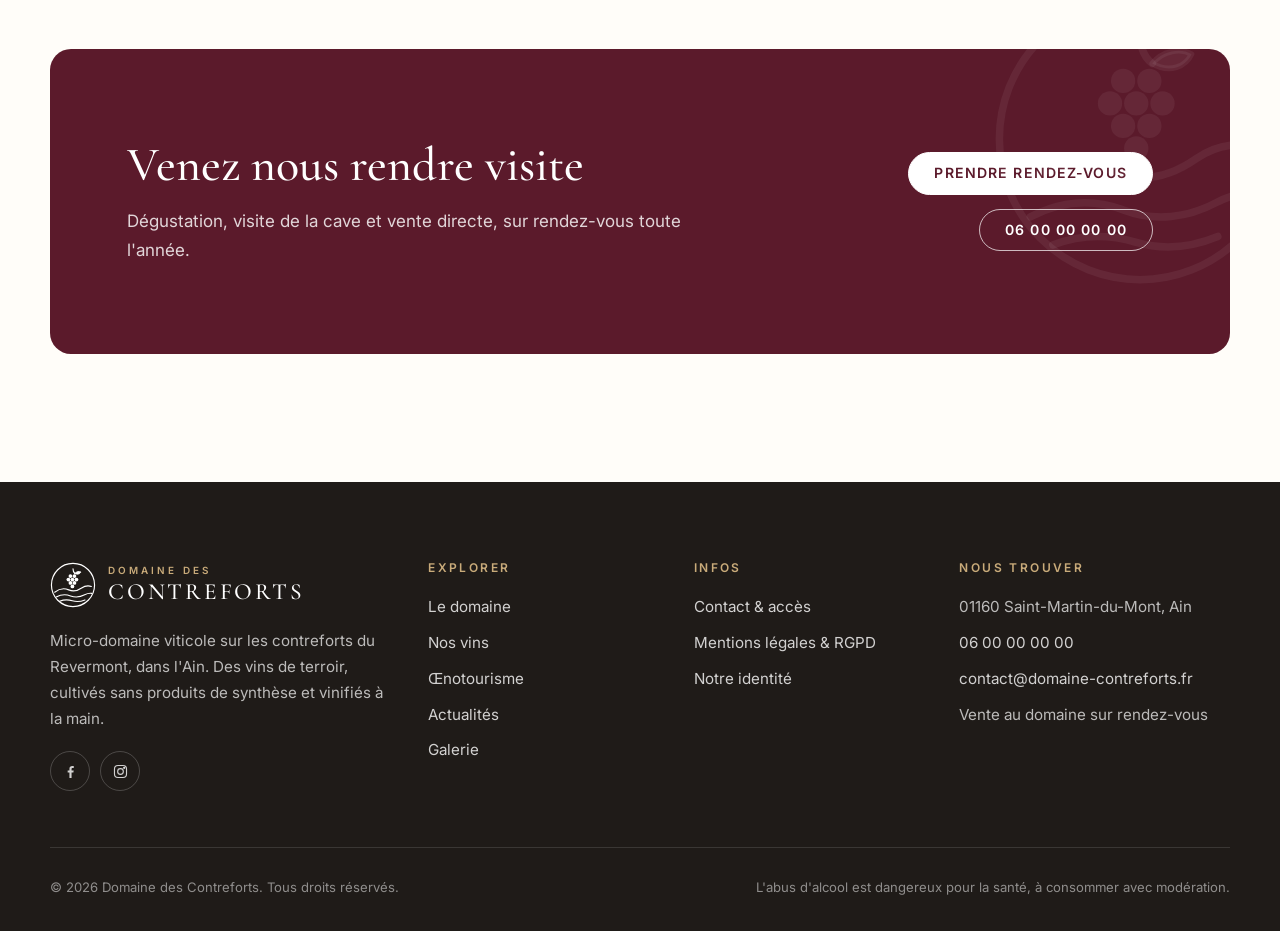
==== commit 1f3225a7: "Refonte complète : nouvelle identité Domaine des Contreforts, site multipage Remplace la page unique" ====
--- a/index.html
+++ b/index.html
@@ -1,578 +1,239 @@
 <!DOCTYPE html>
 <html lang="fr">
-    <head>
-        <meta charset="UTF-8" />
-        <meta name="viewport" content="user-scalable=no, initial-scale = 1, minimum-scale = 1, maximum-scale = 1, width=device-width" /><title>Domaine viticole à Saint-Martin-du-Mont</title>
-            <link rel="stylesheet" href="https://local-fr-public.s3.eu-west-3.amazonaws.com/prod/webtool/bundles/webtoolcore/vendor/Adipoli/css/adipoli.css" type="text/css" media="all"/>
-    <link rel="stylesheet" href="https://local-fr-public.s3.eu-west-3.amazonaws.com/prod/webtool/bundles/webtoolcore/vendor/fancybox/source/jquery.fancybox.css" type="text/css" media="all"/>
-    <link rel="stylesheet" href="https://local-fr-public.s3.eu-west-3.amazonaws.com/prod/webtool/bundles/sonatacore/vendor/components-font-awesome/css/font-awesome.min.css" type="text/css" media="all"/>
-    <link rel="stylesheet" href="https://local-fr-public.s3.eu-west-3.amazonaws.com/prod/webtool/bundles/webtoolcore/css/effects.css" type="text/css" media="all"/>
-    <link rel="stylesheet" href="https://local-fr-public.s3.eu-west-3.amazonaws.com/prod/webtool/bundles/webtoolcore/css/cookie.css" type="text/css" media="all"/>
-    <link rel="stylesheet" href="https://cdnjs.cloudflare.com/ajax/libs/font-awesome/4.7.0/css/font-awesome.min.css" integrity="sha512-SfTiTlX6kk+qitfevl/7LibUOeJWlt9rbyDn92a1DqWOw9vWG2MFoays0sgObmWazO5BQPiFucnnEAjpAB+/Sw==" crossorigin="anonymous" referrerpolicy="no-referrer" />
-
-            <link rel="stylesheet" href="https://local-fr-public.s3.eu-west-3.amazonaws.com/prod/webtool/bundles/webtoolcore/vendor/bootstrap/dist/css/bootstrap.min.css?1790749250" type="text/css" media="all"/>
-            <link rel="stylesheet" href="https://local-fr-public.s3.eu-west-3.amazonaws.com/prod/webtool/bundles/webtoolmenu/css/horizontal.css?1790749250" type="text/css" media="all"/>
-            <link rel="stylesheet" href="https://local-fr-public.s3.eu-west-3.amazonaws.com/prod/webtool/bundles/webtoolmenu/css/creative-link-effect/init.css?1790749250" type="text/css" media="all"/>
-            <link rel="stylesheet" href="https://local-fr-public.s3.eu-west-3.amazonaws.com/prod/webtool/bundles/webtoolactuality/css/classic.css?1790749250" type="text/css" media="all"/>
-    
-    <link rel="stylesheet" href="https://local-fr-public.s3.eu-west-3.amazonaws.com/prod/webtool/bundles/webtoolcore/css/style.css?1790749250" type="text/css" media="all"/>
-    <link rel="stylesheet" href="/css/animations.css?1790749250" type="text/css" media="all"/>
-    <link rel="stylesheet" href="/css/272113.css?1790749250" type="text/css" media="all"/>
-
-            <script type="application/ld+json">
-            {
-                "@context": "https://schema.org",
-                "@type": "LocalBusiness",
-                "name": "LA CAVE DE CORENTIN BOUILLOUX",
-                "url": "lacave-corentin.fr",
-                                  "logo":  "https://local-fr-public.s3.eu-west-3.amazonaws.com/prod/webtool/userfiles/40538/la-cave-de-corentin-logo-footer.png",
-                                "telephone": "+33689813967",
-                "address": {
-                    "@type": "PostalAddress",
-                    "streetAddress": "20 Allee Saint Fabien Gravelles le Bas, 01160 SAINT-MARTIN-DU-MONT",
-                    "addressLocality": "SAINT-MARTIN-DU-MONT",
-                    "postalCode": "01160",
-                    "addressCountry": "France"
-                }
-            }
-        </script>
-                                <link rel="icon" type="image/x-icon" href="https://local-fr-public.s3.eu-west-3.amazonaws.com/prod/webtool/bundles/webtoolcore/favicon/favicon_localfr.ico" />
-                        <meta http-equiv="content-language" content="fr" />
-        
-                        <meta name="description" content="La Cave de Corentin - Découvrez mon domaine viticole et venez déguster mes vins rouges et rosés dans l&#039;Ain.">
-                                        <meta name="google-site-verification" content="jhoQA_thLC2mlOJ4xD-S0A983NUwHDJHl2n2cv5la9w" />
-
-            <link href="https://www.lacave-corentin.fr/" rel='canonical' /><meta name="robots" content="index, follow" /></head>
-    <body>
-            <div id="main-frame">
-        <main class="col-md-12 wt-container-5170967" id="wt-container-instance-29217631">
-<header class="col-md-12 container-instance background-webtool-ios wt-container-5170969" id="wt-container-instance-15738356" data-bg-image="https://local-fr-public.s3.eu-west-3.amazonaws.com/prod/webtool/userfiles/40538/viticulteur-ain.jpg">
-<div class="col-md-12 container-instance hidden-md hidden-lg wt-container-5207290" id="wt-container-instance-15879776">
-
-                                    <nav id="menu-block-configuration-59056" class="menu horizontal " aria-label="Navigation principale">
-        <input type="checkbox" id="menu-59056"/>
-        <ul>
-            <li class="menu-mobile">
-                <label for="menu-59056" class="">
-                    <span class="menu-switch">
-                        <span class="icon icon-open-menu"><svg xmlns="http://www.w3.org/2000/svg" width="24" height="24" viewBox="0 0 24 24" fill="none">
-          <path d="M17 8H7" stroke="currentColor" stroke-width="2" stroke-linecap="round" stroke-linejoin="round"/>
-          <path d="M17 12H7" stroke="currentColor" stroke-width="2" stroke-linecap="round" stroke-linejoin="round"/>
-          <path d="M17 16H7" stroke="currentColor" stroke-width="2" stroke-linecap="round" stroke-linejoin="round"/>
-          </svg></span>
-                        <span class="icon icon-close-menu"><svg xmlns="http://www.w3.org/2000/svg" width="24" height="24" viewBox="0 0 24 24" fill="none">
-          <path d="M18 6L6 18" stroke="currentColor" stroke-width="2" stroke-linecap="round" stroke-linejoin="round"/>
-          <path d="M6 6L18 18" stroke="currentColor" stroke-width="2" stroke-linecap="round" stroke-linejoin="round"/>
-          </svg></span>
-                    </span>
-                </label>
-                        
-    <ul class="root">
-                                            <li class="  active show-divider first-li">
-                                                                <a href="/" target="" class="page-name ">
-                                                    <span data-hover="La&#x20;cave&#x20;de&#x20;Corentin" class="menu-item-label">La&#x20;cave&#x20;de&#x20;Corentin</span>
-                                            
-                        </a>
-                                                        </li>
-                                            <li class="  show-divider">
-                                                                <a href="/mon-terroir" target="" class="page-name ">
-                                                    <span data-hover="Mon&#x20;terroir" class="menu-item-label">Mon&#x20;terroir</span>
-                                            
-                        </a>
-                                                        </li>
-                                            <li class="  show-divider">
-                                                                <a href="/oenotourisme" target="_self" class="page-name ">
-                                                    <span data-hover="&#x0152;notourisme" class="menu-item-label">&#x0152;notourisme</span>
-                                            
-                        </a>
-                                                        </li>
-                                            <li class="  show-divider">
-                                                                <a href="/mes-vins" target="" class="page-name ">
-                                                    <span data-hover="Mes&#x20;vins" class="menu-item-label">Mes&#x20;vins</span>
-                                            
-                        </a>
-                                                        </li>
-                                            <li class="  show-divider">
-                                                                <a href="/galeries-photos" target="" class="page-name ">
-                                                    <span data-hover="Galeries&#x20;photos" class="menu-item-label">Galeries&#x20;photos</span>
-                                            
-                        </a>
-                                                        </li>
-                                                        <li class="  last-li">
-                                                                <a href="/contact" target="" class="page-name ">
-                                                    <span data-hover="Contact" class="menu-item-label">Contact</span>
-                                            
-                        </a>
-                                                        </li>
-                            </ul>
-
-            </li>
-        </ul>
-    </nav>
-
-
-
-<script type="text/javascript">
-  document.addEventListener('DOMContentLoaded', function(_event) {
-    var menu = document.querySelector(`#menu-block-configuration-59056`);
-    var menuPosition = 0;
-    var hasScrolled = false;
-    var isSticky = false;
-
-    if (menu && isSticky) {
-      menuPosition = menu.getBoundingClientRect().top + window.scrollY + menu.getBoundingClientRect().height;
-
-      window.addEventListener('scroll', function() {
-        hasScrolled = true;
-
-        if (hasScrolled) {
-          var scrollPosition = window.scrollY;
-
-          if (scrollPosition >= menuPosition) {
-            menu.classList.add('sticky-menu');
-          } else {
-            menu.classList.remove('sticky-menu');
-          }
-        }
-      });
-    }
-  });
-</script>
-</div>
-<div class="container-instance col-md-11 wt-container-5206172" id="wt-container-instance-15874480">
-<div class="container-instance col-md-2 wt-container-5206173" id="wt-container-instance-15874481">
-<article class="col-md-12 container-instance wt-container-5170969" id="wt-container-instance-15874482">
-<a class="inherit-links" href="https://www.lacave-corentin.fr/"><img alt="La Cave de Corentin Bouilloux blanc logo valide" loading="lazy" src="https://local-fr-public.s3.eu-west-3.amazonaws.com/prod/webtool/userfiles/40538/LOGO%20valide/La-Cave-de-Corentin-Bouilloux-blanc-logo-valide.png" style="max-width: 400px; width: 100%;" /></a>
-</article>
-</div>
-<div class="container-instance col-md-10 hidden-sm hidden-xs wt-container-5206174" id="wt-container-instance-15874483">
-<div class="container-instance col-md-12 wt-container-5206175" id="wt-container-instance-15874484">
-<article class="col-md-12 container-instance wt-container-5170969" id="wt-container-instance-15874485">
-<strong><a class="inherit-links" href="https://www.lacave-corentin.fr/">La cave de Corentin</a></strong>
-</article>
-<article class="col-md-12 container-instance wt-container-5170969" id="wt-container-instance-15876427">
-<a href="https://www.lacave-corentin.fr/"><img loading="lazy" alt="vin" class="float-shadow" src="https://local-fr-public.s3.eu-west-3.amazonaws.com/prod/webtool/userfiles/40538/24%202%2023/vin.png" style="max-width: 109px; width: 100%;" /></a>
-</article>
-</div>
-<div class="container-instance col-md-12 wt-container-5206176" id="wt-container-instance-78353187">
-<article class="container-instance col-md-offset-0 col-md-12 wt-container-5170969" id="wt-container-instance-78353188">
-<a class="inherit-links" href="https://boutique-corentin-bouilloux.fr/" target="_blank"><strong>Boutique en ligne</strong></a>
-</article>
-<article class="container-instance col-md-12 wt-container-5170969" id="wt-container-instance-78353189">
-<a class="inherit-links" href="https://boutique-corentin-bouilloux.fr/" target="_blank"><img alt="shopping cart" class="float-shadow" decoding="async" loading="lazy" src="https://local-fr-public.s3.eu-west-3.amazonaws.com/prod/webtool/userfiles/40538/29.09/shopping-cart.png" style="max-width: 109px; width: 100%;" /></a>
-</article>
-</div>
-<div class="container-instance col-md-12 wt-container-5206176" id="wt-container-instance-15874486">
-<article class="container-instance col-md-offset-0 col-md-12 wt-container-5170969" id="wt-container-instance-15874487">
-<strong><a class="inherit-links" href="https://www.lacave-corentin.fr/mon-terroir">Mon terroir</a></strong>
-</article>
-<article class="container-instance col-md-12 wt-container-5170969" id="wt-container-instance-15876428">
-<a href="https://www.lacave-corentin.fr/mon-terroir"><img loading="lazy" alt="Mon terroir2 1" class="float-shadow" src="https://local-fr-public.s3.eu-west-3.amazonaws.com/prod/webtool/userfiles/40538/24%202%2023/Mon-terroir2-1.png" style="max-width: 109px; width: 100%;" /></a>
-</article>
-</div>
-<div class="container-instance col-md-12 wt-container-5206176" id="wt-container-instance-40321731">
-<article class="col-md-12 container-instance wt-container-5170969" id="wt-container-instance-40321741">
-<a class="inherit-links" href="https://www.lacave-corentin.fr/oenotourisme"><b>&OElig;notourisme</b></a>
-</article>
-<article class="col-md-12 container-instance wt-container-5170969" id="wt-container-instance-40321751">
-<a href="https://www.lacave-corentin.fr/oenotourisme"><img loading="lazy" alt="menu oenotourisme" class="float-shadow" src="https://local-fr-public.s3.eu-west-3.amazonaws.com/prod/webtool/userfiles/40538/menu-oenotourisme.png" style="max-width: 99px; width: 100%;" /></a>
-</article>
-</div>
-<div class="container-instance col-md-12 wt-container-5206177" id="wt-container-instance-15874488">
-<article class="col-md-12 container-instance wt-container-5170969" id="wt-container-instance-15874489">
-<strong><a class="inherit-links" href="https://www.lacave-corentin.fr/mes-vins">Mes vins</a></strong>
-</article>
-<article class="col-md-12 container-instance wt-container-5170969" id="wt-container-instance-15876429">
-<a href="https://www.lacave-corentin.fr/mes-vins"><img loading="lazy" alt="vin2" class="float-shadow" src="https://local-fr-public.s3.eu-west-3.amazonaws.com/prod/webtool/userfiles/40538/24%202%2023/vin2.png" style="max-width: 109px; width: 100%;" /></a>
-</article>
-</div>
-<div class="container-instance col-md-12 wt-container-5206178" id="wt-container-instance-15874490">
-<article class="col-md-12 container-instance wt-container-5170969" id="wt-container-instance-15874491">
-<strong><a class="inherit-links" href="https://www.lacave-corentin.fr/galeries-photos">Galeries photos</a></strong>
-</article>
-<article class="col-md-12 container-instance wt-container-5170969" id="wt-container-instance-15876430">
-<a href="https://www.lacave-corentin.fr/galeries-photos"><img loading="lazy" alt="Galeries photos2" class="float-shadow" src="https://local-fr-public.s3.eu-west-3.amazonaws.com/prod/webtool/userfiles/40538/24%202%2023/Galeries-photos2.png" style="max-width: 109px; width: 100%;" /></a>
-</article>
-</div>
-<div class="container-instance col-md-12 wt-container-5206180" id="wt-container-instance-15874494">
-<article class="col-md-12 container-instance wt-container-5170969" id="wt-container-instance-15874495">
-<strong><a class="inherit-links" href="https://www.lacave-corentin.fr/contact">Contact</a></strong>
-</article>
-<article class="col-md-12 container-instance wt-container-5170969" id="wt-container-instance-15876432">
-<a href="https://www.lacave-corentin.fr/contact"><img loading="lazy" alt="contact" class="float-shadow" src="https://local-fr-public.s3.eu-west-3.amazonaws.com/prod/webtool/userfiles/40538/24%202%2023/contact.png" style="max-width: 100px; width: 100%;" /></a>
-</article>
-</div>
-</div>
-</div>
-<article class="container-instance col-md-1 hidden-sm hidden-xs wt-container-5170969" id="wt-container-instance-15739905">
-<a class="inherit-links" href="https://www.facebook.com/Lacavedecorentinbouilloux" target="_blank"><img alt="logo facebook" class="float-shadow" loading="lazy" src="https://local-fr-public.s3.eu-west-3.amazonaws.com/prod/webtool/userfiles/40538/logo-facebook.png" style="max-width: 60px; width: 100%;" /></a><br />
-<a class="inherit-links" href="https://www.instagram.com/lacavedecorentinbouilloux" target="_blank"><img alt="logo insta" class="float-shadow" loading="lazy" src="https://local-fr-public.s3.eu-west-3.amazonaws.com/prod/webtool/userfiles/40538/logo-insta.png" style="max-width: 60px; width: 100%;" /></a><br />
-<a class="inherit-links" href="http://maps.app.goo.gl/rCUeAPyrqKhu1cEz6" target="_blank"><img alt="logo gmb" class="float-shadow" loading="lazy" src="https://local-fr-public.s3.eu-west-3.amazonaws.com/prod/webtool/userfiles/40538/logo-gmb.png" style="max-width: 60px; width: 100%;" /></a>
-</article>
-<div class="container-instance col-md-offset-1 col-md-10 wt-container-5171423" id="wt-container-instance-15739909">
-<div class="col-md-12 container-instance wt-container-5171589" id="wt-container-instance-15739949">
-<div class="container-instance col-md-offset-1 col-md-5 wt-container-5171593" id="wt-container-instance-15740413">
-</div>
-<h1 class="container-instance col-md-offset-1 col-md-10 wt-container-5170987" id="wt-container-instance-15740039">
-Micro domaine viticole &agrave; Saint-Martin-du-Mont, dans l&#39;Ain
-</h1>
-<div class="container-instance col-md-offset-6 col-md-5 wt-container-5171594" id="wt-container-instance-15740417">
-</div>
-</div>
-</div>
-</header>
-<div class="col-md-12 wt-container-5170971" id="wt-container-instance-15738371">
-<div class="col-md-12 wt-container-5171587" id="wt-container-instance-15738384">
-<div class="col-md-12 container-instance background-webtool-ios wt-container-5171590" id="wt-container-instance-15739950" data-bg-image="https://local-fr-public.s3.eu-west-3.amazonaws.com/prod/webtool/userfiles/40538/fond-vins.jpg">
-<div class="container-instance col-md-12 background-webtool-ios wt-container-5171591" id="wt-container-instance-15739951" data-bg-image="https://local-fr-public.s3.eu-west-3.amazonaws.com/prod/webtool/userfiles/40538/fond-vins.png">
-<div class="col-md-12 container-instance wt-container-15858708" id="wt-container-instance-66972004">
-<section id="actuality-block-configuration-168596" class="actuality classic">
-            <article>
-            <time datetime="2026-07-17T02:00">
-                <div class="day">17</div>
-                <div class="month">juillet</div>
-            </time>
-            <h3><p>2026: Millésime influencé par la sécheresse.&nbsp;</p>
-
-<p>&nbsp;</p></h3>
-            <p><p>L'année 2026 est déjà historique !!</p>
-
-<p>Après un 1er épisode de canicule en Mai qui a boosté la vigne, Juin et Juillet aura jamais autant mis à l'épreuve la vigne. Heureusement, le domaine possède essentiellement des vieilles vignes bien implantées car les quelques parcelles récemment plantées ont subi beaucoup de dégats.&nbsp;</p></p>
-            <a class="more" href="/2026-millesime-influence-par-la-secheresse-2">En savoir plus</a>
-        </article>
-        <a class="actuality-toggle" data-expanded="false">+ d'actualités</a>
-    <a class="all-actualities" href="/toutes-les-actualites">Toutes les actualités</a>
-</section>
-</div>
-<div class="col-md-12 container-instance wt-container-15858709" id="wt-container-instance-66972005">
-
-        <div
-        id="album-block-configuration-1942842"
-        class="album-block-configuration"
-            >
-                    
-                        <div class="wt-gallery-picture-wrapper pull-left text-center" data-display-mode="default">
-                                    <a href="https://local-fr-public.s3.eu-west-3.amazonaws.com/prod/webtool/userfiles/40538/IMG_9417.jpeg"
-                                              class="fancybox"
-                       rel="abc-1942842"
-                       data-link="/picture/18724629"
-                    >
-                                                                        <picture>
-                        <source srcset="https://local-fr-public.s3.eu-west-3.amazonaws.com/prod/webtool/media/cache/auto_tmb_webp_600/userfiles/40538/IMG_9417.webp" type="image/webp">
-                        <source srcset="https://local-fr-public.s3.eu-west-3.amazonaws.com/prod/webtool/media/cache/auto_tmb_600/userfiles/40538/IMG_9417.jpeg">
-                    <img src="https://local-fr-public.s3.eu-west-3.amazonaws.com/prod/webtool/userfiles/40538/IMG_9417.jpeg"
-            class="img-default-picture "
-            style=" width:100% ; height: auto ;"
-            loading="lazy" alt="IMG 9417" onerror="this.onerror=null;if(this.parentNode.children[0].srcset){this.parentNode.children[0].srcset=this.src;}"
-        />
-    </picture>
-
-    
-                    </a>
-                                                                                </div>
-                                
-                        <div class="wt-gallery-picture-wrapper pull-left text-center" data-display-mode="default">
-                                    <a href="https://local-fr-public.s3.eu-west-3.amazonaws.com/prod/webtool/userfiles/40538/IMG_9418.jpeg"
-                                              class="fancybox"
-                       rel="abc-1942842"
-                       data-link="/picture/18724630"
-                    >
-                                                                        <picture>
-                        <source srcset="https://local-fr-public.s3.eu-west-3.amazonaws.com/prod/webtool/media/cache/auto_tmb_webp_600/userfiles/40538/IMG_9418.webp" type="image/webp">
-                        <source srcset="https://local-fr-public.s3.eu-west-3.amazonaws.com/prod/webtool/media/cache/auto_tmb_600/userfiles/40538/IMG_9418.jpeg">
-                    <img src="https://local-fr-public.s3.eu-west-3.amazonaws.com/prod/webtool/userfiles/40538/IMG_9418.jpeg"
-            class="img-default-picture "
-            style=" width:100% ; height: auto ;"
-            loading="lazy" alt="IMG 9418" onerror="this.onerror=null;if(this.parentNode.children[0].srcset){this.parentNode.children[0].srcset=this.src;}"
-        />
-    </picture>
-
-    
-                    </a>
-                                                                                </div>
-                        </div>
-    
-    <style>
-        div.jx-arrow {
-            top: calc(50% - 8px);
-            bottom: auto;
-            margin-top: 0;
-            margin-bottom: 0;
-        }
-    </style>
-</div>
-<div class="container-instance col-md-offset-1 col-md-6 wt-container-5171592" id="wt-container-instance-15740543">
-<article class="container-instance col-md-5 wt-container-5170969" id="wt-container-instance-15740541">
-<p style="text-align: justify;"><br />
-<img loading="lazy" alt="Corentin Viticulteur medaillon" class="various" hover-src="https://local-fr-public.s3.eu-west-3.amazonaws.com/prod/webtool/userfiles/40538/Corentin%20Viticulteur%20medaillon.png" onmouseout="this.src='https://local-fr-public.s3.eu-west-3.amazonaws.com/prod/webtool/userfiles/40538/Corentin%20Viticulteur%20medaillon.png'" onmouseover="this.src='https://local-fr-public.s3.eu-west-3.amazonaws.com/prod/webtool/userfiles/40538/Corentin%20Viticulteur%20medaillon.png'" src="https://local-fr-public.s3.eu-west-3.amazonaws.com/prod/webtool/userfiles/40538/Corentin%20Viticulteur%20medaillon.png" style="max-width: 200px; width: 255px; height: 270px;" /></p>
-</article>
-<h2 class="container-instance col-md-7 wt-container-5171585" id="wt-container-instance-15740542">
-<p style="text-align: center;"><span style="font-size:36px;">CORENTIN</span>,<br />
-<span style="color:#94a20a;">Artisant Vigneron dans l&rsquo;Ain</span></p>
-</h2>
-<div class="container-instance col-md-offset-2 col-md-10 wt-container-5171596" id="wt-container-instance-15740561">
-<article class="container-instance col-md-6 wt-container-5170969" id="wt-container-instance-15740559">
-<p style="text-align: justify;">La Cave de Corentin Bouilloux est un domaine viticole situ&eacute; dans l&rsquo;Ain, &agrave; 20 minutes de Bourg-en-Bresse, au nord du Bugey. Positionn&eacute; sur les contreforts du REVERMONT, il jouit d&rsquo;un excellent terroir pour la fabrication d&rsquo;un vin de qualit&eacute;.</p>
-
-<p style="text-align: center;"><u><em>Petit retour sur l&#39;histoire du domaine:</em></u></p>
-
-<p style="text-align: justify;">Passionn&eacute; par le monde du vin, de l&rsquo;&oelig;nologie et de la nature, je prends la d&eacute;cision de reprendre des &eacute;tudes dans ce domaine. En 2018, je me lance donc en parall&egrave;le de mon travail d&#39;infirmier, dans un bac pro Conduite et Gestion de l&#39;entreprise viti-vinicole. J&#39;ai donc eu l&#39;occasion de d&eacute;couvrir tout le travail de la vigne ainsi que la vinification dans le prestigieux domaine Michel &agrave; CLESSE (71).<span style="font-family:Verdana;"> </span></p>
-
-<p style="text-align: justify;">Mon dipl&ocirc;me en poche en 2020, je d&eacute;cide de cr&eacute;er mon propre domaine viticole sur les terres que je foule depuis tout petit.</p>
-
-<p style="text-align: justify;">&nbsp;</p>
-</article>
-<article class="container-instance col-md-6 wt-container-5170969" id="wt-container-instance-15740560">
-<p style="text-align: justify;">L&#39;aventure commence avec 10 ares de vignes qu&#39;un ancien de mon village me loue en &eacute;change de quelques bouteilles de vin. J&#39;effectue ma premi&egrave;re vinification dans le garage de mes parents &agrave; TOSSIAT en 2020.</p>
-
-<p style="text-align: justify;">&nbsp;</p>
-
-<p style="text-align: justify;">Depuis, les parcelles se sont accumul&eacute;es et j&#39;ai maintenant 1,5ha de vignes en agriculture biologique. J&#39;ai d&eacute;m&eacute;nag&eacute; ma cave sur SAINT MARTIN DU MONT, dans le hameau de GRAVELLES.</p>
-
-<p style="text-align: justify;">Je proc&egrave;de &agrave; la vente directe du vin que je produis sur ma propri&eacute;t&eacute;. Particuliers, cavistes et profes<span style="font-family:Times;"></span>sionnels de la restauration peuvent se fournir &agrave; La Cave de Corentin Bouilloux.</p>
-
-<p style="text-align: justify;">J&#39;organise aussi des d&eacute;gustations avec d&eacute;couverte de la cave et du m&eacute;tier de vigneron sur <a class="inherit-links" href="https://www.lacave-corentin.fr/contact">r&eacute;servation</a>.</p>
-
-<p style="text-align: justify;">Depuis 2023, mes cuv&eacute;es sont reconnues <em>Saveurs de l&#39;Ain, </em>label qualitatif visant &agrave; promouvoir les produits locaux et le respect du terroir.</p>
-
-<p style="text-align: justify;">&nbsp;</p>
-</article>
-</div>
-</div>
-<div class="container-instance col-md-6 wt-container-8944431" id="wt-container-instance-33186081">
-
-        <div
-        id="album-block-configuration-1131081"
-        class="album-block-configuration"
-            >
-                    
-                        <div class="wt-gallery-picture-wrapper pull-left text-center" data-display-mode="default">
-                                    <a href="https://local-fr-public.s3.eu-west-3.amazonaws.com/prod/webtool/userfiles/40538/24 2 23/SavAIN-Logo-2019-blanc-orange.jpg"
-                                              class="fancybox"
-                       rel="abc-1131081"
-                       data-link="/picture/9693411"
-                    >
-                                                                        <picture>
-                        <source srcset="https://local-fr-public.s3.eu-west-3.amazonaws.com/prod/webtool/media/cache/auto_tmb_webp_600/userfiles/40538/24%202%2023/SavAIN-Logo-2019-blanc-orange.webp" type="image/webp">
-                        <source srcset="https://local-fr-public.s3.eu-west-3.amazonaws.com/prod/webtool/media/cache/auto_tmb_600/userfiles/40538/24%202%2023/SavAIN-Logo-2019-blanc-orange.jpg">
-                    <img src="https://local-fr-public.s3.eu-west-3.amazonaws.com/prod/webtool/userfiles/40538/24 2 23/SavAIN-Logo-2019-blanc-orange.jpg"
-            class="img-default-picture "
-            style=" width:100% ; height: auto ;"
-            loading="lazy" alt="SavAIN Logo 2019 blanc orange" onerror="this.onerror=null;if(this.parentNode.children[0].srcset){this.parentNode.children[0].srcset=this.src;}"
-        />
-    </picture>
-
-    
-                    </a>
-                                                                                </div>
-                        </div>
-    
-    <style>
-        div.jx-arrow {
-            top: calc(50% - 8px);
-            bottom: auto;
-            margin-top: 0;
-            margin-bottom: 0;
-        }
-    </style>
-</div>
-</div>
-</div>
-<div class="col-md-12 container-instance background-webtool-ios wt-container-5171608" id="wt-container-instance-15740589" data-bg-image="https://local-fr-public.s3.eu-west-3.amazonaws.com/prod/webtool/userfiles/40538/domaine-viticole-ain.jpg">
-<div class="col-md-12 container-instance wt-container-5171609" id="wt-container-instance-15740590">
-<h3 class="col-md-12 container-instance wt-container-5171622" id="wt-container-instance-15740637">
-Le domaine passe au vert !!
-</h3>
-<article class="container-instance col-md-offset-3 col-md-6 wt-container-5170969" id="wt-container-instance-15740638">
-<p style="text-align: justify;">Amoureux de ma terre et de mon terroir, je tiens &agrave; respecter la nature et la biodiversit&eacute;. Je recours donc &agrave; une agriculture raisonn&eacute;e et fait appel au &quot;bon sens paysan&quot;.<br />
-&Agrave; La Cave de Corentin, je n&rsquo;utilise aucun pesticide, aucun d&eacute;sherbant ni produit de traitement de synth&egrave;se. Le domaine va passer en Agriculture Biologique certifi&eacute;e courant 2026.</p>
-
-<p style="text-align: justify;">Pour faire face au changement climatique, je r&eacute;fl&eacute;chis aussi &agrave; mettre en place d&#39;autres strat&eacute;gies de culture comme la plantation d&#39;autres c&eacute;pages plus r&eacute;sistants &agrave; la s&eacute;cheresse, les engrais verts...</p>
-</article>
-</div>
-</div>
-<div class="col-md-12 container-instance wt-container-16946628" id="wt-container-instance-74295616">
-<div class="col-md-12 container-instance wt-container-5171609" id="wt-container-instance-74296854">
-<h3 class="col-md-12 container-instance wt-container-5171622" id="wt-container-instance-74296853">
-D&eacute;couvrez nos derni&egrave;res actualit&eacute;s Instagram
-</h3>
-<article class="col-md-12 container-instance wt-container-5170969" id="wt-container-instance-74295615">
-<!-- Elfsight Instagram Feed | LA CAVE DE CORENTIN BOUILLOUX --><script src="https://elfsightcdn.com/platform.js" async></script>
-<div class="elfsight-app-a545adac-641f-4ea7-a922-9441b5e94800" data-elfsight-app-lazy="">&nbsp;</div>
-</article>
-<div class="col-md-12 container-instance wt-container-16946645" id="wt-container-instance-74295870">
-<h2 class="col-md-12 container-instance wt-container-5171585" id="wt-container-instance-74295867">
-Ils m&#39;ont rendu visite ...
-</h2>
-</div>
-<div class="col-md-12 container-instance wt-container-16946644" id="wt-container-instance-74295868">
-            <link rel="stylesheet" href="https://widget.local.fr/preview/widget.css">
-        <div
-                widget-uuid="d6394e93-9454-428f-8d08-79b1fd8abdd1"
-                p-widget-code="GOOGLE_REVIEW"
-                style="width: 100%; border: none; overflow: hidden; margin: 0 auto;
-                font-family: inherit">
-        </div>
-        <script src="https://widget.local.fr/preview/widget.js" async></script>
+<head>
+  <meta charset="UTF-8">
+  <meta name="viewport" content="width=device-width, initial-scale=1">
+  <title>Domaine des Contreforts — Vins du Revermont, Ain</title>
+  <meta name="description" content="Domaine des Contreforts : micro-domaine viticole à Saint-Martin-du-Mont (Ain). Vins de terroir sans produits de synthèse, vente directe, visites et dégustations.">
+  <meta name="theme-color" content="#5b1a2b">
+  <meta property="og:title" content="Domaine des Contreforts — Vins du Revermont, Ain">
+  <meta property="og:description" content="Domaine des Contreforts : micro-domaine viticole à Saint-Martin-du-Mont (Ain). Vins de terroir sans produits de synthèse, vente directe, visites et dégustations.">
+  <meta property="og:type" content="website">
+  <link rel="icon" href="assets/favicon.svg" type="image/svg+xml">
+  <link rel="preconnect" href="https://fonts.googleapis.com">
+  <link rel="preconnect" href="https://fonts.gstatic.com" crossorigin>
+  <link href="https://fonts.googleapis.com/css2?family=Cormorant+Garamond:ital,wght@0,400;0,500;0,600;1,400&family=Inter:wght@400;500;600&display=swap" rel="stylesheet">
+  <link rel="stylesheet" href="css/style.css">
+</head>
+<body>
+  <a class="skip-link" href="#contenu">Aller au contenu</a>
+
+  <header class="site-header">
+    <div class="container">
+      <a class="brand" href="index.html" aria-label="Domaine des Contreforts — accueil"><svg viewBox="0 0 64 64" fill="none" stroke="currentColor" stroke-linecap="round" stroke-linejoin="round" aria-hidden="true"><circle cx="32" cy="32" r="30" stroke-width="1.6"/><path d="M32 9.5c0 3 .8 5 2.6 6.4" stroke-width="1.6"/><path d="M34.6 15.9c2.4-2.9 6.2-3.3 8.4-2-1.2 2.6-4.6 4.2-8.4 2Z" fill="currentColor" stroke-width="1.2"/><g fill="currentColor" stroke="none"><circle cx="28.4" cy="19.6" r="2.6"/><circle cx="34" cy="19.6" r="2.6"/><circle cx="25.6" cy="24.4" r="2.6"/><circle cx="31.2" cy="24.4" r="2.6"/><circle cx="36.8" cy="24.4" r="2.6"/><circle cx="28.4" cy="29.2" r="2.6"/><circle cx="34" cy="29.2" r="2.6"/><circle cx="31.2" cy="34" r="2.6"/></g><path d="M6.5 42c6-4.6 12.5-6.2 19.5-3.2 6.4 2.8 12.3 1.4 18-2.6 4.2-2.9 9-3.6 13.6-2.2" stroke-width="1.6"/><path d="M8.6 48.6c6.6-3.4 13.2-4 20-1.4 6.6 2.5 13.6 1.6 19.6-1.6 3.4-1.8 6.6-2.4 9.8-2" stroke-width="1.6"/><path d="M13.4 54.6c5.8-2.2 11.6-2.4 17.6-.6 5.8 1.7 11.8 1.2 17.6-1.2" stroke-width="1.6"/></svg><span class="brand-text"><small>DOMAINE DES</small><strong>CONTREFORTS</strong></span></a>
+      <button class="nav-toggle" type="button" aria-label="Ouvrir le menu" aria-expanded="false" aria-controls="menu"><span></span></button>
+      <nav class="nav" id="menu" aria-label="Navigation principale">
+        <ul><li><a href="index.html" aria-current="page">Accueil</a></li><li><a href="domaine.html">Le domaine</a></li><li><a href="vins.html">Nos vins</a></li><li><a href="oenotourisme.html">Œnotourisme</a></li><li><a href="actualites.html">Actualités</a></li><li><a href="galerie.html">Galerie</a></li><li><a class="btn" href="contact.html">Contact</a></li></ul>
+      </nav>
+    </div>
+  </header>
+
+  <main id="contenu">
+    <section class="hero">
+      <div class="hero__art"><svg viewBox="0 0 1440 900" preserveAspectRatio="xMidYMid slice" aria-hidden="true"><defs><linearGradient id="sky-home" x1="0" y1="0" x2="0" y2="1"><stop offset="0" stop-color="#d98a6a"/><stop offset=".75" stop-color="#f4c58f"/></linearGradient></defs><rect width="1440" height="900" fill="url(#sky-home)"/><circle cx="1080" cy="250" r="90" fill="#f4c58f" opacity=".9"/><path d="M0 420 C180 360 330 330 520 380 S860 300 1040 340 1320 300 1440 330 V900 H0Z" fill="#8c3b45" opacity=".75"/><path d="M0 500 C200 440 380 470 560 450 S900 390 1120 440 1360 420 1440 430 V900 H0Z" fill="#5b1a2b"/><path d="M0 590 C240 540 470 600 700 560 S1120 520 1440 560 V900 H0Z" fill="#3e101c"/><path d="M500 560 L-700 900" stroke="#2a0a13" stroke-width="7" opacity=".55" stroke-linecap="round" stroke-dasharray="2 22"/><path d="M630 560 L-440 900" stroke="#2a0a13" stroke-width="7" opacity=".55" stroke-linecap="round" stroke-dasharray="2 22"/><path d="M760 560 L-180 900" stroke="#2a0a13" stroke-width="7" opacity=".55" stroke-linecap="round" stroke-dasharray="2 22"/><path d="M890 560 L80 900" stroke="#2a0a13" stroke-width="7" opacity=".55" stroke-linecap="round" stroke-dasharray="2 22"/><path d="M1020 560 L340 900" stroke="#2a0a13" stroke-width="7" opacity=".55" stroke-linecap="round" stroke-dasharray="2 22"/><path d="M1150 560 L600 900" stroke="#2a0a13" stroke-width="7" opacity=".55" stroke-linecap="round" stroke-dasharray="2 22"/><path d="M1280 560 L860 900" stroke="#2a0a13" stroke-width="7" opacity=".55" stroke-linecap="round" stroke-dasharray="2 22"/><path d="M1410 560 L1120 900" stroke="#2a0a13" stroke-width="7" opacity=".55" stroke-linecap="round" stroke-dasharray="2 22"/><path d="M1540 560 L1380 900" stroke="#2a0a13" stroke-width="7" opacity=".55" stroke-linecap="round" stroke-dasharray="2 22"/><path d="M1670 560 L1640 900" stroke="#2a0a13" stroke-width="7" opacity=".55" stroke-linecap="round" stroke-dasharray="2 22"/><path d="M1800 560 L1900 900" stroke="#2a0a13" stroke-width="7" opacity=".55" stroke-linecap="round" stroke-dasharray="2 22"/><path d="M1930 560 L2160 900" stroke="#2a0a13" stroke-width="7" opacity=".55" stroke-linecap="round" stroke-dasharray="2 22"/><path d="M2060 560 L2420 900" stroke="#2a0a13" stroke-width="7" opacity=".55" stroke-linecap="round" stroke-dasharray="2 22"/><path d="M2190 560 L2680 900" stroke="#2a0a13" stroke-width="7" opacity=".55" stroke-linecap="round" stroke-dasharray="2 22"/><path d="M0 760 C300 720 640 780 980 740 S1320 730 1440 740 V900 H0Z" fill="#2a0a13"/></svg></div>
+      <div class="container">
+        <span class="eyebrow">Micro-domaine viticole · Ain</span>
+        <h1>Des vins nés sur les contreforts du Revermont</h1>
+        <p>Un hectare et demi de vignes cultivées sans produits de synthèse, à Saint-Martin-du-Mont. Des cuvées sincères, travaillées à la main de la vigne à la bouteille.</p>
+        <div class="btn-row">
+          <a class="btn btn--light" href="vins.html">Découvrir nos vins</a>
+          <a class="btn btn--outline-light" href="oenotourisme.html">Réserver une dégustation</a>
+        </div>
+      </div>
+      <a class="hero__scroll" href="#intro">Défiler</a>
+    </section>
+
+    <section class="section" id="intro">
+      <div class="container split">
+        <div class="reveal">
+          <span class="eyebrow">Le domaine</span>
+          <h2>Un artisan vigneron au cœur de l'Ain</h2>
+          <p class="lead">À vingt minutes de Bourg-en-Bresse, au nord du Bugey, nos vignes s'accrochent aux premiers reliefs du Revermont.</p>
+          <p>Ce terroir de marnes et de calcaires, bien exposé, offre des conditions idéales pour produire des vins de caractère. Nous y cultivons de vieilles vignes avec patience, dans le respect du sol et de la biodiversité.</p>
+          <p>Ici, tout est fait à petite échelle : la taille, les vendanges, la vinification et la mise en bouteille. Le vin est vendu en direct au domaine, aux particuliers, cavistes et restaurateurs.</p>
+          <a class="btn btn--ghost" href="domaine.html">Notre histoire</a>
+        </div>
+        <div class="visual reveal"><svg viewBox="0 0 1200 1000" preserveAspectRatio="xMidYMid slice" aria-hidden="true"><rect width="1200" height="1000" fill="#f4c58f"/><circle cx="900" cy="200" r="260" fill="#d98a6a" opacity=".6"/><path d="M680 340 C690 260 700 220 740 170" stroke="#2a0a13" stroke-width="12" fill="none" stroke-linecap="round"/><path d="M740 170 C820 120 920 140 960 200 C880 250 800 240 740 170Z" fill="#8c3b45"/><circle cx="560" cy="380" r="42" fill="#3e101c"/><circle cx="548" cy="366" r="10" fill="#fff" opacity=".18"/><circle cx="640" cy="380" r="42" fill="#5b1a2b"/><circle cx="628" cy="366" r="10" fill="#fff" opacity=".18"/><circle cx="720" cy="380" r="42" fill="#3e101c"/><circle cx="708" cy="366" r="10" fill="#fff" opacity=".18"/><circle cx="800" cy="380" r="42" fill="#5b1a2b"/><circle cx="788" cy="366" r="10" fill="#fff" opacity=".18"/><circle cx="600.0" cy="452" r="42" fill="#3e101c"/><circle cx="588.0" cy="438" r="10" fill="#fff" opacity=".18"/><circle cx="680.0" cy="452" r="42" fill="#5b1a2b"/><circle cx="668.0" cy="438" r="10" fill="#fff" opacity=".18"/><circle cx="760.0" cy="452" r="42" fill="#3e101c"/><circle cx="748.0" cy="438" r="10" fill="#fff" opacity=".18"/><circle cx="640" cy="524" r="42" fill="#5b1a2b"/><circle cx="628" cy="510" r="10" fill="#fff" opacity=".18"/><circle cx="720" cy="524" r="42" fill="#3e101c"/><circle cx="708" cy="510" r="10" fill="#fff" opacity=".18"/><circle cx="680.0" cy="596" r="42" fill="#5b1a2b"/><circle cx="668.0" cy="582" r="10" fill="#fff" opacity=".18"/></svg><span class="visual__tag">Vieilles vignes · Revermont</span></div>
+      </div>
+    </section>
+
+    <section class="section section--cream">
+      <div class="container">
+        <div class="stats reveal">
+          <div class="stat"><strong>1,5 ha</strong><span>de vignes</span></div>
+          <div class="stat"><strong>0</strong><span>pesticide ni désherbant</span></div>
+          <div class="stat"><strong>100 %</strong><span>vendanges manuelles</span></div>
+          <div class="stat"><strong>20 min</strong><span>de Bourg-en-Bresse</span></div>
+        </div>
+      </div>
+    </section>
+
+    <section class="section">
+      <div class="container">
+        <div class="section-head center reveal">
+          <span class="eyebrow">Nos engagements</span>
+          <h2>Le bon sens paysan, tout simplement</h2>
+          <p class="lead">Une viticulture attentive, pour des vins qui ressemblent à leur terroir.</p>
+        </div>
+        <div class="cards">
+          <div class="card reveal"><div class="card__icon"><svg viewBox="0 0 24 24" fill="none" stroke="currentColor" stroke-width="1.5" stroke-linecap="round" stroke-linejoin="round"><path d="M5 19c0-8 5-14 15-15-1 10-7 15-15 15Z"/><path d="M5 19 13 11"/></svg></div><h3>Une vigne vivante</h3><p>Aucun pesticide, désherbant ni produit de synthèse. Conversion vers l'agriculture biologique certifiée en cours.</p></div>
+          <div class="card reveal"><div class="card__icon"><svg viewBox="0 0 24 24" fill="none" stroke="currentColor" stroke-width="1.5" stroke-linecap="round" stroke-linejoin="round"><path d="m3 19 6-10 4 6 2-3 6 7Z"/></svg></div><h3>Un terroir singulier</h3><p>Les sols argilo-calcaires des contreforts du Revermont donnent des vins frais, droits et minéraux.</p></div>
+          <div class="card reveal"><div class="card__icon"><svg viewBox="0 0 24 24" fill="none" stroke="currentColor" stroke-width="1.5" stroke-linecap="round" stroke-linejoin="round"><path d="M8 13V5a1.5 1.5 0 0 1 3 0v6M11 10V4a1.5 1.5 0 0 1 3 0v6M14 10V5.5a1.5 1.5 0 0 1 3 0V14c0 4-2.5 6.5-6 6.5-3 0-4.5-1.5-6-4L3.5 14a1.5 1.5 0 0 1 2.5-1.6L8 15"/></svg></div><h3>Le fait-main</h3><p>De la taille à l'étiquetage, chaque geste est réalisé à la main, en petites quantités.</p></div>
+        </div>
+      </div>
+    </section>
+
+    <section class="section section--cream">
+      <div class="container">
+        <div class="section-head reveal" style="display:flex;justify-content:space-between;align-items:flex-end;flex-wrap:wrap;gap:20px;max-width:none">
+          <div style="max-width:620px"><span class="eyebrow">La cave</span><h2>Nos cuvées</h2><p class="lead" style="margin:0">Blancs, rouges, rosé et bulles : une petite gamme, travaillée avec exigence.</p></div>
+          <a class="btn btn--ghost" href="vins.html">Toute la gamme</a>
+        </div>
+        <div class="cards">
+          <article class="wine reveal" data-type="blanc">
+            <div class="wine__bottle"><svg viewBox="0 0 100 320" aria-hidden="true"><ellipse cx="50" cy="312" rx="34" ry="5" fill="#000" opacity=".08"/><path d="M40 8 H60 V78 C60 96 82 112 82 140 V300 C82 306 78 310 72 310 H28 C22 310 18 306 18 300 V140 C18 112 40 96 40 78Z" fill="#d9c27a"/><rect x="39" y="6" width="22" height="42" rx="2" fill="#9a7b4f"/><rect x="18" y="168" width="64" height="88" fill="#f7f2ea"/><g transform="translate(36 180) scale(.44)" fill="none" stroke="#d9c27a" stroke-width="2.2"><circle cx="32" cy="32" r="30"/><path d="M6.5 42c6-4.6 12.5-6.2 19.5-3.2 6.4 2.8 12.3 1.4 18-2.6 4.2-2.9 9-3.6 13.6-2.2M8.6 48.6c6.6-3.4 13.2-4 20-1.4 6.6 2.5 13.6 1.6 19.6-1.6 3.4-1.8 6.6-2.4 9.8-2"/><g fill="#d9c27a" stroke="none"><circle cx="28.4" cy="22" r="3"/><circle cx="35" cy="22" r="3"/><circle cx="31.7" cy="28" r="3"/></g></g><text x="50" y="228" text-anchor="middle" font-family="Georgia, serif" font-size="7.5" letter-spacing="1" fill="#d9c27a">LES MARNES</text><path d="M30 236 H70" stroke="#9a7b4f" stroke-width=".8"/><text x="50" y="246" text-anchor="middle" font-family="Georgia, serif" font-size="5" letter-spacing="1.2" fill="#d9c27a" opacity=".7">CONTREFORTS</text><path d="M24 150 C24 130 32 118 40 108" stroke="#fff" stroke-width="3" opacity=".15" fill="none" stroke-linecap="round"/></svg></div>
+            <div class="wine__body">
+              <span class="wine__type">Vin blanc</span>
+              <h3>Les Marnes</h3>
+              <p class="wine__grape">Chardonnay</p>
+              <p>Un blanc vif et minéral, aux notes d'agrumes et de fleurs blanches, élevé sur lies fines.</p>
+              <div class="wine__meta"><span class="wine__price">12 €</span><a href="contact.html?sujet=commande">Commander →</a></div>
             </div>
-</div>
-</div>
-<article class="col-md-12 container-instance wt-container-5170969" id="wt-container-instance-74295869">
-
-</article>
-<article class="container-instance col-md-offset-5 col-md-2 wt-container-5170969" id="wt-container-instance-15740639">
-<a class="inherit-links" href="https://www.lacave-corentin.fr/contact">Contactez-nous</a>
-</article>
-</div>
-</div>
-<div class="container-instance col-md-12 wt-container-5173110" id="wt-container-instance-15747704">
-<article class="container-instance col-md-3 hidden-xs hidden-sm wt-container-5170969" id="wt-container-instance-15747705">
-
-</article>
-<div class="container-instance col-md-6 wt-container-5173111" id="wt-container-instance-15747706">
-<h3 class="col-md-12 container-instance wt-container-5171622" id="wt-container-instance-15747707">
-Vente au domaine, visite et d&eacute;gustation
-</h3>
-<article class="col-md-12 container-instance wt-container-5170969" id="wt-container-instance-15747708">
-Contactez-nous en composant le <strong><a href="tel:0689813967">06.89.81.39.67</a></strong><br />
-ou via le formulaire de <strong><a class="inherit-links" href="https://www.lacave-corentin.fr/contact">cette page</a></strong>
-</article>
-</div>
-<article class="container-instance col-md-3 wt-container-5170969" id="wt-container-instance-15747709">
-
-</article>
-</div>
-<footer class="col-md-12 container-instance wt-container-5170969" id="wt-container-instance-17272511">
-<article class="container-instance col-md-2 wt-container-5170969" id="wt-container-instance-17272541">
-<p><a class="inherit-links" href="tel:+33689813967"><img alt="icone tel" loading="lazy" src="https://local-fr-public.s3.eu-west-3.amazonaws.com/prod/webtool/userfiles/40538/icone-tel.png" style="max-width: 40px; width: 100%;" /></a></p>
-
-<p><a class="inherit-links" href="tel:+33689813967">06.89.81.39.67</a></p>
-</article>
-<article class="container-instance col-md-3 wt-container-5170969" id="wt-container-instance-17272531">
-<p><a class="inherit-links" href="https://maps.app.goo.gl/rCUeAPyrqKhu1cEz6" target="_blank"><img alt="icone lieu" loading="lazy" src="https://local-fr-public.s3.eu-west-3.amazonaws.com/prod/webtool/userfiles/40538/icone-lieu.png" style="max-width: 40px; width: 100%;" /></a></p>
-
-<p><a class="inherit-links" href="https://maps.app.goo.gl/rCUeAPyrqKhu1cEz6" target="_blank">20 all&eacute;e Saint Fabien<br />
-01160 Saint-Martin-du-Mont</a></p>
-</article>
-<article class="container-instance col-md-2 wt-container-5170969" id="wt-container-instance-17272551">
-<a class="inherit-links" href="https://www.lacave-corentin.fr/"><img alt="La Cave de Corentin Bouilloux logo valide" loading="lazy" src="https://local-fr-public.s3.eu-west-3.amazonaws.com/prod/webtool/userfiles/40538/LOGO%20valide/La-Cave-de-Corentin-Bouilloux-logo-valide.png" style="max-width: 235px; width: 100%;" /></a>
-</article>
-<article class="container-instance col-md-3 wt-container-5170969" id="wt-container-instance-17272561">
-<a class="inherit-links" href="https://www.facebook.com/Lacavedecorentinbouilloux" target="_blank"><img alt="logo facebook vert" class="float-shadow" loading="lazy" src="https://local-fr-public.s3.eu-west-3.amazonaws.com/prod/webtool/userfiles/40538/logo-facebook-vert.png" style="max-width: 60px; width: 100%;" /></a><a class="inherit-links" href="https://www.instagram.com/lacavedecorentinbouilloux" target="_blank"><img alt="logo insta vert" class="float-shadow" loading="lazy" src="https://local-fr-public.s3.eu-west-3.amazonaws.com/prod/webtool/userfiles/40538/logo-insta-vert.png" style="max-width: 60px; width: 100%;" /></a><a class="inherit-links" href="https://maps.app.goo.gl/rCUeAPyrqKhu1cEz6" target="_blank"><img alt="logo gmb vert" class="float-shadow" loading="lazy" src="https://local-fr-public.s3.eu-west-3.amazonaws.com/prod/webtool/userfiles/40538/logo-gmb-vert.png" style="max-width: 60px; width: 100%;" /></a>
-</article>
-<div class="col-md-2 wt-container-5170973" id="wt-container-instance-17272571">
-<div class="col-md-12 wt-container-5170974" id="wt-container-instance-17272581">
-    <a href="https://www.lacave-corentin.fr/mentions-legales" class="block-link" target="_self" rel="nofollow">Législation & RGPD</a>
-</div>
-<div class="col-md-12 wt-container-5170975" id="wt-container-instance-17272591">
-    <a href="https://www.lacave-corentin.fr/mentions-legales#intellectual-property" class="block-link" target="_self" rel="nofollow">© 2026 LA CAVE DE CORENTIN BOUILLOUX</a>
-</div>
-<div class="col-md-12 wt-container-5170976" id="wt-container-instance-17272601">
-    <a href="https://www.localetmoi.fr" class="block-link" target="_blank" rel="nofollow">Mettre à jour mon site internet</a>
-</div>
-<div class="col-md-12 wt-container-5170981" id="wt-container-instance-17272611">
-    Créé par <a href="https://www.local.fr/" class="localfr-link" target="_blank">Local.fr</a>
-</div>
-</div>
-</footer>
-</main>
-
+          </article>
+          <article class="wine reveal" data-type="rouge">
+            <div class="wine__bottle"><svg viewBox="0 0 100 320" aria-hidden="true"><ellipse cx="50" cy="312" rx="34" ry="5" fill="#000" opacity=".08"/><path d="M40 8 H60 V78 C60 96 82 112 82 140 V300 C82 306 78 310 72 310 H28 C22 310 18 306 18 300 V140 C18 112 40 96 40 78Z" fill="#3e101c"/><rect x="39" y="6" width="22" height="42" rx="2" fill="#c9ab7a"/><rect x="18" y="168" width="64" height="88" fill="#efe6d6"/><g transform="translate(36 180) scale(.44)" fill="none" stroke="#3e101c" stroke-width="2.2"><circle cx="32" cy="32" r="30"/><path d="M6.5 42c6-4.6 12.5-6.2 19.5-3.2 6.4 2.8 12.3 1.4 18-2.6 4.2-2.9 9-3.6 13.6-2.2M8.6 48.6c6.6-3.4 13.2-4 20-1.4 6.6 2.5 13.6 1.6 19.6-1.6 3.4-1.8 6.6-2.4 9.8-2"/><g fill="#3e101c" stroke="none"><circle cx="28.4" cy="22" r="3"/><circle cx="35" cy="22" r="3"/><circle cx="31.7" cy="28" r="3"/></g></g><text x="50" y="228" text-anchor="middle" font-family="Georgia, serif" font-size="7.5" letter-spacing="1" fill="#3e101c">VIEILLES VIGNES</text><path d="M30 236 H70" stroke="#c9ab7a" stroke-width=".8"/><text x="50" y="246" text-anchor="middle" font-family="Georgia, serif" font-size="5" letter-spacing="1.2" fill="#3e101c" opacity=".7">CONTREFORTS</text><path d="M24 150 C24 130 32 118 40 108" stroke="#fff" stroke-width="3" opacity=".15" fill="none" stroke-linecap="round"/></svg></div>
+            <div class="wine__body">
+              <span class="wine__type">Vin rouge</span>
+              <h3>Vieilles Vignes</h3>
+              <p class="wine__grape">Pinot noir</p>
+              <p>Issu des plus vieilles parcelles du domaine : fin, profond et soyeux, avec un beau potentiel de garde.</p>
+              <div class="wine__meta"><span class="wine__price">18 €</span><a href="contact.html?sujet=commande">Commander →</a></div>
+            </div>
+          </article>
+          <article class="wine reveal" data-type="effervescent">
+            <div class="wine__bottle"><svg viewBox="0 0 100 320" aria-hidden="true"><ellipse cx="50" cy="312" rx="34" ry="5" fill="#000" opacity=".08"/><path d="M40 8 H60 V78 C60 96 82 112 82 140 V300 C82 306 78 310 72 310 H28 C22 310 18 306 18 300 V140 C18 112 40 96 40 78Z" fill="#6f7d5c"/><rect x="39" y="6" width="22" height="42" rx="2" fill="#9a7b4f"/><rect x="18" y="168" width="64" height="88" fill="#f7f2ea"/><g transform="translate(36 180) scale(.44)" fill="none" stroke="#6f7d5c" stroke-width="2.2"><circle cx="32" cy="32" r="30"/><path d="M6.5 42c6-4.6 12.5-6.2 19.5-3.2 6.4 2.8 12.3 1.4 18-2.6 4.2-2.9 9-3.6 13.6-2.2M8.6 48.6c6.6-3.4 13.2-4 20-1.4 6.6 2.5 13.6 1.6 19.6-1.6 3.4-1.8 6.6-2.4 9.8-2"/><g fill="#6f7d5c" stroke="none"><circle cx="28.4" cy="22" r="3"/><circle cx="35" cy="22" r="3"/><circle cx="31.7" cy="28" r="3"/></g></g><text x="50" y="228" text-anchor="middle" font-family="Georgia, serif" font-size="7.5" letter-spacing="1" fill="#6f7d5c">BULLES DES COTEAUX</text><path d="M30 236 H70" stroke="#9a7b4f" stroke-width=".8"/><text x="50" y="246" text-anchor="middle" font-family="Georgia, serif" font-size="5" letter-spacing="1.2" fill="#6f7d5c" opacity=".7">CONTREFORTS</text><path d="M24 150 C24 130 32 118 40 108" stroke="#fff" stroke-width="3" opacity=".15" fill="none" stroke-linecap="round"/></svg></div>
+            <div class="wine__body">
+              <span class="wine__type">Effervescent</span>
+              <h3>Bulles des Coteaux</h3>
+              <p class="wine__grape">Méthode ancestrale</p>
+              <p>Des bulles fines et naturelles, sur la pomme et la fleur de vigne. Pour les apéritifs entre amis.</p>
+              <div class="wine__meta"><span class="wine__price">14 €</span><a href="contact.html?sujet=commande">Commander →</a></div>
+            </div>
+          </article>
+        </div>
+      </div>
+    </section>
+
+    <section class="section section--wine">
+      <div class="container quote reveal">
+        <blockquote>« Respecter la terre, c'est lui permettre de s'exprimer pleinement dans chaque bouteille. »</blockquote>
+        <cite>Le vigneron</cite>
+      </div>
+    </section>
+
+    <section class="section">
+      <div class="container split split--reverse">
+        <div class="reveal">
+          <span class="eyebrow">Œnotourisme</span>
+          <h2>Poussez la porte de la cave</h2>
+          <p>Découvrez le métier de vigneron le temps d'une visite : balade dans les vignes, passage en cave et dégustation commentée de nos cuvées.</p>
+          <p>En solo, entre amis ou en groupe, nous vous accueillons sur réservation tout au long de l'année.</p>
+          <div class="btn-row"><a class="btn" href="oenotourisme.html">Voir les formules</a></div>
+        </div>
+        <div class="visual reveal"><svg viewBox="0 0 1200 1000" preserveAspectRatio="xMidYMid slice" aria-hidden="true"><rect width="1200" height="1000" fill="#d98a6a"/><circle cx="300" cy="260" r="220" fill="#f4c58f" opacity=".7"/><rect y="760" width="1200" height="240" fill="#3e101c"/><g fill="none" stroke="#fff" stroke-width="6" opacity=".95"><path d="M520 240 C500 420 540 520 600 540 C660 520 700 420 680 240Z"/><path d="M600 540 V760 M530 770 H670"/></g><path d="M512 380 C520 470 550 520 600 534 C650 520 680 470 688 380Z" fill="#5b1a2b"/><g fill="none" stroke="#fff" stroke-width="6" opacity=".7"><rect x="780" y="300" width="90" height="450" rx="30"/><path d="M805 300 V200 H845 V300"/></g><rect x="784" y="470" width="82" height="140" fill="#f4c58f" opacity=".9"/></svg><span class="visual__tag">Dégustation au domaine</span></div>
+      </div>
+    </section>
+
+    <section class="section section--cream">
+      <div class="container">
+        <div class="section-head reveal" style="display:flex;justify-content:space-between;align-items:flex-end;flex-wrap:wrap;gap:20px;max-width:none">
+          <div><span class="eyebrow">Actualités</span><h2>La vie du domaine</h2></div>
+          <a class="btn btn--ghost" href="actualites.html">Toutes les actualités</a>
+        </div>
+        <div class="cards">
+          <a class="post card-link reveal" href="actualites.html#secheresse"><div class="visual"><svg viewBox="0 0 1440 900" preserveAspectRatio="xMidYMid slice" aria-hidden="true"><defs><linearGradient id="sky-n1" x1="0" y1="0" x2="0" y2="1"><stop offset="0" stop-color="#e0a45c"/><stop offset=".75" stop-color="#f3d9a8"/></linearGradient></defs><rect width="1440" height="900" fill="url(#sky-n1)"/><circle cx="1080" cy="250" r="90" fill="#f3d9a8" opacity=".9"/><path d="M0 420 C180 360 330 330 520 380 S860 300 1040 340 1320 300 1440 330 V900 H0Z" fill="#b5653a" opacity=".75"/><path d="M0 500 C200 440 380 470 560 450 S900 390 1120 440 1360 420 1440 430 V900 H0Z" fill="#7e3a2a"/><path d="M0 590 C240 540 470 600 700 560 S1120 520 1440 560 V900 H0Z" fill="#52211b"/><path d="M500 560 L-700 900" stroke="#2e120f" stroke-width="7" opacity=".55" stroke-linecap="round" stroke-dasharray="2 22"/><path d="M630 560 L-440 900" stroke="#2e120f" stroke-width="7" opacity=".55" stroke-linecap="round" stroke-dasharray="2 22"/><path d="M760 560 L-180 900" stroke="#2e120f" stroke-width="7" opacity=".55" stroke-linecap="round" stroke-dasharray="2 22"/><path d="M890 560 L80 900" stroke="#2e120f" stroke-width="7" opacity=".55" stroke-linecap="round" stroke-dasharray="2 22"/><path d="M1020 560 L340 900" stroke="#2e120f" stroke-width="7" opacity=".55" stroke-linecap="round" stroke-dasharray="2 22"/><path d="M1150 560 L600 900" stroke="#2e120f" stroke-width="7" opacity=".55" stroke-linecap="round" stroke-dasharray="2 22"/><path d="M1280 560 L860 900" stroke="#2e120f" stroke-width="7" opacity=".55" stroke-linecap="round" stroke-dasharray="2 22"/><path d="M1410 560 L1120 900" stroke="#2e120f" stroke-width="7" opacity=".55" stroke-linecap="round" stroke-dasharray="2 22"/><path d="M1540 560 L1380 900" stroke="#2e120f" stroke-width="7" opacity=".55" stroke-linecap="round" stroke-dasharray="2 22"/><path d="M1670 560 L1640 900" stroke="#2e120f" stroke-width="7" opacity=".55" stroke-linecap="round" stroke-dasharray="2 22"/><path d="M1800 560 L1900 900" stroke="#2e120f" stroke-width="7" opacity=".55" stroke-linecap="round" stroke-dasharray="2 22"/><path d="M1930 560 L2160 900" stroke="#2e120f" stroke-width="7" opacity=".55" stroke-linecap="round" stroke-dasharray="2 22"/><path d="M2060 560 L2420 900" stroke="#2e120f" stroke-width="7" opacity=".55" stroke-linecap="round" stroke-dasharray="2 22"/><path d="M2190 560 L2680 900" stroke="#2e120f" stroke-width="7" opacity=".55" stroke-linecap="round" stroke-dasharray="2 22"/><path d="M0 760 C300 720 640 780 980 740 S1320 730 1440 740 V900 H0Z" fill="#2e120f"/></svg></div><div class="post__body"><time datetime="2026-07-17">17 juillet 2026</time><h3>Un millésime marqué par la sécheresse</h3><p>Canicule précoce, été aride : 2026 met la vigne à rude épreuve. Heureusement, nos vieilles vignes tiennent bon.</p></div></a>
+          <a class="post card-link reveal" href="actualites.html#bio"><div class="visual"><svg viewBox="0 0 1200 1000" preserveAspectRatio="xMidYMid slice" aria-hidden="true"><rect width="1200" height="1000" fill="#eef0e4"/><circle cx="950" cy="760" r="320" fill="#cfd6bd"/><g transform="translate(600 500) rotate(-18)"><path d="M0 -330 C120 -260 260 -260 300 -120 C220 -60 280 40 220 160 C120 120 60 200 0 330 C-60 200 -120 120 -220 160 C-280 40 -220 -60 -300 -120 C-260 -260 -120 -260 0 -330Z" fill="#6f7d5c"/><path d="M0 -300 V330 M0 -80 L180 -150 M0 40 L170 60 M0 -80 L-180 -150 M0 40 L-170 60" stroke="#cfd6bd" stroke-width="8" fill="none" stroke-linecap="round"/></g></svg></div><div class="post__body"><time datetime="2026-04-02">Printemps 2026</time><h3>Le domaine passe au vert</h3><p>Dernière ligne droite avant la certification en agriculture biologique.</p></div></a>
+          <a class="post card-link reveal" href="actualites.html#label"><div class="visual"><svg viewBox="0 0 1200 1000" preserveAspectRatio="xMidYMid slice" aria-hidden="true"><rect width="1200" height="1000" fill="#e0a45c"/><circle cx="300" cy="260" r="220" fill="#f3d9a8" opacity=".7"/><rect y="760" width="1200" height="240" fill="#52211b"/><g fill="none" stroke="#fff" stroke-width="6" opacity=".95"><path d="M520 240 C500 420 540 520 600 540 C660 520 700 420 680 240Z"/><path d="M600 540 V760 M530 770 H670"/></g><path d="M512 380 C520 470 550 520 600 534 C650 520 680 470 688 380Z" fill="#7e3a2a"/><g fill="none" stroke="#fff" stroke-width="6" opacity=".7"><rect x="780" y="300" width="90" height="450" rx="30"/><path d="M805 300 V200 H845 V300"/></g><rect x="784" y="470" width="82" height="140" fill="#f3d9a8" opacity=".9"/></svg></div><div class="post__body"><time datetime="2023-06-01">Depuis 2023</time><h3>Nos cuvées labellisées</h3><p>Nos vins portent le label « Saveurs de l'Ain », gage de qualité et d'origine locale.</p></div></a>
+        </div>
+      </div>
+    </section>
+
+    <section class="section">
+      <div class="container">
+        <div class="cta reveal">
+          <div class="cta__mark"><svg viewBox="0 0 64 64" fill="none" stroke="currentColor" stroke-linecap="round" stroke-linejoin="round" aria-hidden="true"><circle cx="32" cy="32" r="30" stroke-width="1.6"/><path d="M32 9.5c0 3 .8 5 2.6 6.4" stroke-width="1.6"/><path d="M34.6 15.9c2.4-2.9 6.2-3.3 8.4-2-1.2 2.6-4.6 4.2-8.4 2Z" fill="currentColor" stroke-width="1.2"/><g fill="currentColor" stroke="none"><circle cx="28.4" cy="19.6" r="2.6"/><circle cx="34" cy="19.6" r="2.6"/><circle cx="25.6" cy="24.4" r="2.6"/><circle cx="31.2" cy="24.4" r="2.6"/><circle cx="36.8" cy="24.4" r="2.6"/><circle cx="28.4" cy="29.2" r="2.6"/><circle cx="34" cy="29.2" r="2.6"/><circle cx="31.2" cy="34" r="2.6"/></g><path d="M6.5 42c6-4.6 12.5-6.2 19.5-3.2 6.4 2.8 12.3 1.4 18-2.6 4.2-2.9 9-3.6 13.6-2.2" stroke-width="1.6"/><path d="M8.6 48.6c6.6-3.4 13.2-4 20-1.4 6.6 2.5 13.6 1.6 19.6-1.6 3.4-1.8 6.6-2.4 9.8-2" stroke-width="1.6"/><path d="M13.4 54.6c5.8-2.2 11.6-2.4 17.6-.6 5.8 1.7 11.8 1.2 17.6-1.2" stroke-width="1.6"/></svg></div>
+          <div>
+            <h2>Venez nous rendre visite</h2>
+            <p>Dégustation, visite de la cave et vente directe, sur rendez-vous toute l'année.</p>
+          </div>
+          <div class="btn-row">
+            <a class="btn btn--light" href="contact.html">Prendre rendez-vous</a>
+            <a class="btn btn--outline-light" href="tel:+33600000000">06 00 00 00 00</a>
+          </div>
+        </div>
+      </div>
+    </section>
+  </main>
+
+  <footer class="site-footer">
+    <div class="container">
+      <div class="footer-grid">
+        <div>
+          <a class="brand" href="index.html"><svg viewBox="0 0 64 64" fill="none" stroke="currentColor" stroke-linecap="round" stroke-linejoin="round" aria-hidden="true"><circle cx="32" cy="32" r="30" stroke-width="1.6"/><path d="M32 9.5c0 3 .8 5 2.6 6.4" stroke-width="1.6"/><path d="M34.6 15.9c2.4-2.9 6.2-3.3 8.4-2-1.2 2.6-4.6 4.2-8.4 2Z" fill="currentColor" stroke-width="1.2"/><g fill="currentColor" stroke="none"><circle cx="28.4" cy="19.6" r="2.6"/><circle cx="34" cy="19.6" r="2.6"/><circle cx="25.6" cy="24.4" r="2.6"/><circle cx="31.2" cy="24.4" r="2.6"/><circle cx="36.8" cy="24.4" r="2.6"/><circle cx="28.4" cy="29.2" r="2.6"/><circle cx="34" cy="29.2" r="2.6"/><circle cx="31.2" cy="34" r="2.6"/></g><path d="M6.5 42c6-4.6 12.5-6.2 19.5-3.2 6.4 2.8 12.3 1.4 18-2.6 4.2-2.9 9-3.6 13.6-2.2" stroke-width="1.6"/><path d="M8.6 48.6c6.6-3.4 13.2-4 20-1.4 6.6 2.5 13.6 1.6 19.6-1.6 3.4-1.8 6.6-2.4 9.8-2" stroke-width="1.6"/><path d="M13.4 54.6c5.8-2.2 11.6-2.4 17.6-.6 5.8 1.7 11.8 1.2 17.6-1.2" stroke-width="1.6"/></svg><span class="brand-text"><small>DOMAINE DES</small><strong>CONTREFORTS</strong></span></a>
+          <p>Micro-domaine viticole sur les contreforts du Revermont, dans l'Ain. Des vins de terroir, cultivés sans produits de synthèse et vinifiés à la main.</p>
+          <div class="socials">
+            <a href="#" aria-label="Facebook"><svg viewBox="0 0 24 24" fill="currentColor"><path d="M13.5 21v-7.5h2.6l.4-3h-3V8.6c0-.9.3-1.5 1.5-1.5h1.6V4.4c-.3 0-1.2-.1-2.3-.1-2.3 0-3.8 1.4-3.8 3.9v2.3H8v3h2.5V21h3Z"/></svg></a>
+            <a href="#" aria-label="Instagram"><svg viewBox="0 0 24 24" fill="none" stroke="currentColor" stroke-width="1.6"><rect x="3.5" y="3.5" width="17" height="17" rx="5"/><circle cx="12" cy="12" r="4"/><circle cx="17.2" cy="6.8" r=".8" fill="currentColor"/></svg></a>
+          </div>
+        </div>
+        <div>
+          <h4>Explorer</h4>
+          <ul>
+            <li><a href="domaine.html">Le domaine</a></li>
+            <li><a href="vins.html">Nos vins</a></li>
+            <li><a href="oenotourisme.html">Œnotourisme</a></li>
+            <li><a href="actualites.html">Actualités</a></li>
+            <li><a href="galerie.html">Galerie</a></li>
+          </ul>
+        </div>
+        <div>
+          <h4>Infos</h4>
+          <ul>
+            <li><a href="contact.html">Contact &amp; accès</a></li>
+            <li><a href="mentions-legales.html">Mentions légales &amp; RGPD</a></li>
+            <li><a href="marque.html">Notre identité</a></li>
+          </ul>
+        </div>
+        <div>
+          <h4>Nous trouver</h4>
+          <ul>
+            <li>01160 Saint-Martin-du-Mont, Ain</li>
+            <li><a href="tel:+33600000000">06 00 00 00 00</a></li>
+            <li><a href="mailto:contact@domaine-contreforts.fr">contact@domaine-contreforts.fr</a></li>
+            <li>Vente au domaine sur rendez-vous</li>
+          </ul>
+        </div>
+      </div>
+      <div class="footer-bottom">
+        <p>© <span data-year>2026</span> Domaine des Contreforts. Tous droits réservés.</p>
+        <p>L'abus d'alcool est dangereux pour la santé, à consommer avec modération.</p>
+      </div>
     </div>
-
-                <link rel="stylesheet" href="https://local-fr-public.s3.eu-west-3.amazonaws.com/prod/webtool/bundles/webtoolcore/css/adult-restriction.css" type="text/css" media="all"/>
-
-    <div class="modal fade" id="adultRestriction" role="dialog" tabindex="-1">
-        <div class="modal-dialog">
-            <div class="modal-content">
-                <div class="modal-body">
-                    <div class="icon-backgroud text-center">
-                        <div>
-                            <img class="modal-icon" alt="warning icon" src="https://local-fr-public.s3.eu-west-3.amazonaws.com/prod/webtool/bundles/webtoolcore/img/adultRestrictIcone.svg">
-                        </div>
-                    </div>
-                    <span class="modal-title">Vérification d'âge</span>
-                    <p>
-                        Ce site propose du contenu réservé à un public averti.
-                        <br />Pour y accéder, vous devez confirmer votre majorité.
-                    </p>
-
-                    <a class="btn modal-button btn-disagree-younger" href="https://www.local.fr/" title="J'ai moins de 18 ans">J'ai moins de 18 ans</a>
-                    <a class="btn modal-button btn-agree-older" href="javascript:void(0)" onclick="adultRestrictionManager.accept('lacave-corentin.fr')" title="J'ai 18 ans ou plus">J'ai 18 ans ou plus</a>
-                </div>
-            </div>
-        </div>
+  </footer>
+
+  <div class="age-gate" role="dialog" aria-modal="true" aria-labelledby="age-title">
+    <div class="age-gate__box">
+      <svg viewBox="0 0 64 64" fill="none" stroke="currentColor" stroke-linecap="round" stroke-linejoin="round" aria-hidden="true"><circle cx="32" cy="32" r="30" stroke-width="1.6"/><path d="M32 9.5c0 3 .8 5 2.6 6.4" stroke-width="1.6"/><path d="M34.6 15.9c2.4-2.9 6.2-3.3 8.4-2-1.2 2.6-4.6 4.2-8.4 2Z" fill="currentColor" stroke-width="1.2"/><g fill="currentColor" stroke="none"><circle cx="28.4" cy="19.6" r="2.6"/><circle cx="34" cy="19.6" r="2.6"/><circle cx="25.6" cy="24.4" r="2.6"/><circle cx="31.2" cy="24.4" r="2.6"/><circle cx="36.8" cy="24.4" r="2.6"/><circle cx="28.4" cy="29.2" r="2.6"/><circle cx="34" cy="29.2" r="2.6"/><circle cx="31.2" cy="34" r="2.6"/></g><path d="M6.5 42c6-4.6 12.5-6.2 19.5-3.2 6.4 2.8 12.3 1.4 18-2.6 4.2-2.9 9-3.6 13.6-2.2" stroke-width="1.6"/><path d="M8.6 48.6c6.6-3.4 13.2-4 20-1.4 6.6 2.5 13.6 1.6 19.6-1.6 3.4-1.8 6.6-2.4 9.8-2" stroke-width="1.6"/><path d="M13.4 54.6c5.8-2.2 11.6-2.4 17.6-.6 5.8 1.7 11.8 1.2 17.6-1.2" stroke-width="1.6"/></svg>
+      <h2 id="age-title">Bienvenue au domaine</h2>
+      <p>Ce site présente des boissons alcoolisées. Pour y accéder, vous devez avoir l'âge légal de consommer de l'alcool dans votre pays.</p>
+      <div class="btn-row">
+        <button class="btn" type="button" data-age-yes>J'ai 18 ans ou plus</button>
+        <button class="btn btn--ghost" type="button" data-age-no>J'ai moins de 18 ans</button>
+      </div>
+      <p class="age-gate__legal">L'abus d'alcool est dangereux pour la santé, à consommer avec modération.</p>
     </div>
-
-    
-            <script type="text/javascript" src="https://local-fr-public.s3.eu-west-3.amazonaws.com/prod/webtool/bundles/webtoolcore/vendor/jquery/dist/jquery.min.js"></script>
-
-            <script type="text/javascript" src="https://local-fr-public.s3.eu-west-3.amazonaws.com/prod/webtool/bundles/webtoolcore/js/commonLib.js?1790749250"></script>
-            <script type="text/javascript" src="https://local-fr-public.s3.eu-west-3.amazonaws.com/prod/webtool/bundles/webtoolactuality/js/classic.js?1790749250"></script>
-            <script type="text/javascript" src="https://local-fr-public.s3.eu-west-3.amazonaws.com/prod/webtool/bundles/webtoolalbum/js/fancybox-init.js?1790749250"></script>
-            <script type="text/javascript" src="https://local-fr-public.s3.eu-west-3.amazonaws.com/prod/webtool/bundles/webtoolcore/js/cookieManager.js?1790749250"></script>
-            <script type="text/javascript" src="https://local-fr-public.s3.eu-west-3.amazonaws.com/prod/webtool/bundles/webtoolmenu/js/horizontal.js?1790749250"></script>
-    
-            <script type="text/javascript" src="https://local-fr-public.s3.eu-west-3.amazonaws.com/prod/webtool/bundles/webtoolcore/js/crawlerDetect.js"></script>
-        <script type="text/javascript" src="https://local-fr-public.s3.eu-west-3.amazonaws.com/prod/webtool/bundles/webtoolcore/vendor/bootstrap/dist/js/bootstrap.min.js" ></script>
-        <script type="text/javascript" src="https://local-fr-public.s3.eu-west-3.amazonaws.com/prod/webtool/bundles/webtoolcore/js/adultRestriction.js" data-dn="lacave-corentin.fr" data-guid="2e19f212-f6d3-43fe-a399-43b4c4037c63" data-p="/"></script>
-    
-    <script type="text/javascript" src="https://local-fr-public.s3.eu-west-3.amazonaws.com/prod/webtool/bundles/webtoolcore/vendor/Adipoli/js/jquery.adipoli.js"></script>
-    <script type="text/javascript" src="https://local-fr-public.s3.eu-west-3.amazonaws.com/prod/webtool/bundles/webtoolcore/vendor/fancybox/source/jquery.fancybox.pack.js"></script>
-    <script type="text/javascript" src="https://local-fr-public.s3.eu-west-3.amazonaws.com/prod/webtool/bundles/webtoolcore/js/effects.js"></script>
-    <script type="text/javascript" src="https://local-fr-public.s3.eu-west-3.amazonaws.com/prod/webtool/bundles/webtoolcore/js/animation.js"></script>
-    <script type="text/javascript" src="https://local-fr-public.s3.eu-west-3.amazonaws.com/prod/webtool/bundles/webtoolcore/js/lazy-background-container.js"></script>
-    <script type="text/javascript" src="https://local-fr-public.s3.eu-west-3.amazonaws.com/prod/webtool/bundles/webtoolcore/js/didomiCookie.js"></script>
-    <script type="text/javascript" src="/js/272113.js?1790749250"></script>
-            <script type="text/javascript" data-cookiecategory="performance">
-                if (!window.didomiOnReady) {
-                    window.didomiOnReady = [];
-                }
-                window.addEventListener('load', function() {
-                    var atInternetScript = document.createElement('script');
-                    atInternetScript.src = '//tag.aticdn.net/piano-analytics.js';
-                    atInternetScript.async = true;
-                    atInternetScript.onload = function() {
-                        window.didomiOnReady.push(function (Didomi) {
-                            pa.privacy.include.properties(['customer_code', 'c_webdomain', 'c_hostname', 'c_idmp'], ['exempt'], ['page.display']);
-                            // Check the consent status for the AT Internet vendor
-                            var defaultstatus = Didomi.getUserConsentStatusForVendor("c:atinterne-cWQKHeJZ");
-                            if (true === defaultstatus) {
-                                // If the consent status is true, activate the opt-in visitor mode
-                                pa.privacy.setMode('optin');
-                                sendTracker();
-                            } else {
-                                // Else, if the visitor mode is not "opt-out", then activate the exempt mode
-                                if (pa.privacy.getMode() == null || pa.privacy.getMode().name !== "optout") {
-                                    pa.privacy.setMode('exempt');
-                                    sendTracker();
-                                }
-                            }
-                        });
-                    };
-                    document.head.appendChild(atInternetScript);
-                });
-                function sendTracker() {
-                    pa.setConfigurations({
-                        site: 629910,
-                        collectDomain: 'https://logs1412.xiti.com'
-                    });
-                    pa.setProperties({
-                        'customer_code': 326221,
-                        'c_webdomain': 'lacave-corentin.fr',
-                        'c_hostname' : 'www.lacave-corentin.fr',
-                        'c_idmp': 'c6a230'
-                    },{
-                        'persistent': true
-                    });
-                    pa.sendEvent('page.display', {
-                        'page': '',
-                    });
-                }
-                if (!window.webtool) {
-                  window.webtool = {};
-                }
-                window.webtool.siteVersion = '1790749248';
-            </script>
-
-        </body>
+  </div>
+
+  <script src="js/main.js"></script>
+</body>
 </html>
--- a/css/style.css
+++ b/css/style.css
@@ -0,0 +1,504 @@
+/* ==========================================================================
+   Domaine des Contreforts — feuille de style principale
+   ========================================================================== */
+
+:root {
+  --wine: #5b1a2b;
+  --wine-dark: #3e101c;
+  --gold: #9a7b4f;
+  --gold-light: #c9ab7a;
+  --sage: #6f7d5c;
+  --ink: #1f1b18;
+  --ink-soft: #5a524b;
+  --cream: #f7f2ea;
+  --paper: #fffdf9;
+  --line: #e6ddcf;
+
+  --serif: "Cormorant Garamond", Georgia, "Times New Roman", serif;
+  --sans: "Inter", system-ui, -apple-system, "Segoe UI", Roboto, sans-serif;
+
+  --radius: 14px;
+  --shadow: 0 18px 40px -22px rgba(31, 27, 24, .35);
+  --container: 1180px;
+  --header-h: 84px;
+}
+
+*, *::before, *::after { box-sizing: border-box; }
+html { scroll-behavior: smooth; }
+body {
+  margin: 0;
+  font-family: var(--sans);
+  font-size: 17px;
+  line-height: 1.7;
+  color: var(--ink);
+  background: var(--paper);
+  -webkit-font-smoothing: antialiased;
+  overflow-x: clip;
+}
+img, svg { display: block; max-width: 100%; }
+a { color: var(--wine); text-decoration-thickness: 1px; text-underline-offset: 3px; }
+a:hover { color: var(--wine-dark); }
+
+h1, h2, h3, h4 {
+  font-family: var(--serif);
+  font-weight: 500;
+  line-height: 1.12;
+  margin: 0 0 .5em;
+  color: var(--ink);
+}
+h1 { font-size: clamp(2.6rem, 6vw, 4.6rem); }
+h2 { font-size: clamp(2rem, 4vw, 3rem); }
+h3 { font-size: 1.6rem; }
+p { margin: 0 0 1.1em; }
+
+.container { width: min(100% - 32px, var(--container)); margin-inline: auto; }
+.narrow { max-width: 760px; }
+.center { text-align: center; margin-inline: auto; }
+
+.eyebrow {
+  display: inline-block;
+  font-size: .78rem;
+  letter-spacing: .22em;
+  text-transform: uppercase;
+  color: var(--gold);
+  font-weight: 600;
+  margin-bottom: 1rem;
+}
+.lead { font-size: 1.2rem; color: var(--ink-soft); }
+
+/* ---------- Boutons ---------- */
+.btn {
+  display: inline-flex; align-items: center; gap: .6em;
+  padding: .95em 1.8em;
+  border-radius: 999px;
+  border: 1px solid var(--wine);
+  background: var(--wine);
+  color: #fff;
+  font: 600 .88rem/1 var(--sans);
+  letter-spacing: .08em;
+  text-transform: uppercase;
+  text-decoration: none;
+  cursor: pointer;
+  transition: background .25s, color .25s, border-color .25s, transform .25s;
+}
+.btn:hover { background: var(--wine-dark); border-color: var(--wine-dark); color: #fff; transform: translateY(-1px); }
+.btn--ghost { background: transparent; color: var(--wine); }
+.btn--ghost:hover { background: var(--wine); color: #fff; }
+.btn--light { background: #fff; border-color: #fff; color: var(--wine); }
+.btn--light:hover { background: var(--cream); border-color: var(--cream); color: var(--wine-dark); }
+.btn--outline-light { background: transparent; border-color: rgba(255,255,255,.7); color: #fff; }
+.btn--outline-light:hover { background: #fff; color: var(--wine); border-color: #fff; }
+.btn-row { display: flex; flex-wrap: wrap; gap: 14px; }
+
+/* ---------- En-tête ---------- */
+.site-header {
+  position: sticky; top: 0; z-index: 50;
+  height: var(--header-h);
+  background: rgba(255, 253, 249, .9);
+  backdrop-filter: saturate(140%) blur(12px);
+  border-bottom: 1px solid transparent;
+  transition: border-color .3s, box-shadow .3s;
+}
+.site-header.is-scrolled { border-color: var(--line); box-shadow: 0 6px 24px -18px rgba(0,0,0,.4); }
+.site-header .container { height: 100%; display: flex; align-items: center; justify-content: space-between; gap: 24px; }
+.brand { display: flex; align-items: center; gap: 12px; text-decoration: none; color: var(--wine); }
+.brand svg { width: 46px; height: 46px; flex: none; }
+.brand-text { display: flex; flex-direction: column; line-height: 1; }
+.brand-text small { font: 600 .62rem/1 var(--sans); letter-spacing: .3em; color: var(--gold); margin-bottom: 6px; }
+.brand-text strong { font: 500 1.45rem/1 var(--serif); letter-spacing: .12em; }
+
+.nav ul { list-style: none; margin: 0; padding: 0; display: flex; align-items: center; gap: 4px; }
+.nav a {
+  display: block; padding: 10px 14px;
+  font-size: .9rem; font-weight: 500;
+  color: var(--ink); text-decoration: none;
+  border-radius: 999px;
+  transition: color .2s, background .2s;
+}
+.nav a:hover { color: var(--wine); background: var(--cream); }
+.nav a[aria-current="page"] { color: var(--wine); }
+.nav a[aria-current="page"]::after {
+  content: ""; display: block; height: 1px; background: var(--gold); margin-top: 2px;
+}
+.nav .btn { padding: .8em 1.4em; margin-left: 10px; color: #fff; }
+.nav .btn:hover { background: var(--wine-dark); color: #fff; }
+
+.nav-toggle {
+  display: none;
+  width: 44px; height: 44px;
+  border: 1px solid var(--line); border-radius: 50%;
+  background: #fff; cursor: pointer;
+  align-items: center; justify-content: center;
+}
+.nav-toggle span, .nav-toggle span::before, .nav-toggle span::after {
+  display: block; width: 18px; height: 1.5px; background: var(--ink);
+  position: relative; transition: transform .3s, background .3s;
+}
+.nav-toggle span::before, .nav-toggle span::after { content: ""; position: absolute; left: 0; }
+.nav-toggle span::before { top: -6px; }
+.nav-toggle span::after { top: 6px; }
+.nav-open .nav-toggle span { background: transparent; }
+.nav-open .nav-toggle span::before { transform: translateY(6px) rotate(45deg); }
+.nav-open .nav-toggle span::after { transform: translateY(-6px) rotate(-45deg); }
+
+@media (max-width: 1020px) {
+  .nav-toggle { display: inline-flex; }
+  .nav {
+    position: fixed; inset: var(--header-h) 0 0 0;
+    background: var(--paper);
+    padding: 24px 16px 40px;
+    opacity: 0;
+    visibility: hidden;
+    transform: translateY(-12px);
+    transition: opacity .3s ease, transform .3s ease, visibility .3s;
+    overflow-y: auto;
+  }
+  .nav-open .nav { opacity: 1; visibility: visible; transform: none; }
+  .nav ul { flex-direction: column; align-items: stretch; gap: 0; }
+  .nav a { font: 500 1.7rem/1.2 var(--serif); padding: 14px 4px; border-bottom: 1px solid var(--line); border-radius: 0; }
+  .nav a:hover { background: none; }
+  .nav a[aria-current="page"]::after { display: none; }
+  .nav .btn { margin: 24px 0 0; justify-content: center; font: 600 .9rem/1 var(--sans); padding: 1.1em; border-radius: 999px; }
+  body.nav-open { overflow: hidden; }
+  /* backdrop-filter créerait un bloc conteneur pour le menu en position fixe */
+  .nav-open .site-header { backdrop-filter: none; -webkit-backdrop-filter: none; background: var(--paper); }
+}
+
+/* ---------- Hero ---------- */
+.hero {
+  position: relative;
+  min-height: calc(100vh - var(--header-h));
+  min-height: calc(100svh - var(--header-h));
+  display: grid; align-items: center;
+  color: #fff;
+  overflow: hidden;
+  background: var(--wine-dark);
+}
+.hero__art { position: absolute; inset: 0; width: 100%; height: 100%; }
+.hero__art svg { width: 100%; height: 100%; }
+.hero::after {
+  content: ""; position: absolute; inset: 0;
+  background: linear-gradient(90deg, rgba(30, 8, 14, .78) 0%, rgba(30, 8, 14, .35) 60%, rgba(30, 8, 14, .1) 100%);
+}
+.hero .container { position: relative; z-index: 1; padding-block: 80px; }
+.hero h1 { color: #fff; max-width: 13ch; }
+.hero .eyebrow { color: var(--gold-light); }
+.hero p { max-width: 520px; font-size: 1.15rem; color: rgba(255,255,255,.85); margin-bottom: 2rem; }
+.hero__scroll {
+  position: absolute; z-index: 1; left: 50%; bottom: 28px; transform: translateX(-50%);
+  font-size: .7rem; letter-spacing: .3em; text-transform: uppercase; color: rgba(255,255,255,.7);
+  text-decoration: none;
+}
+.hero__scroll::after {
+  content: ""; display: block; width: 1px; height: 40px; margin: 10px auto 0;
+  background: linear-gradient(rgba(255,255,255,.8), transparent);
+  animation: drip 2.2s ease-in-out infinite;
+}
+@keyframes drip { 0%,100% { transform: scaleY(.4); transform-origin: top; } 50% { transform: scaleY(1); transform-origin: top; } }
+
+/* En-tête de page interne */
+.page-hero {
+  position: relative; overflow: hidden;
+  background: var(--wine-dark); color: #fff;
+  padding: clamp(80px, 12vw, 140px) 0 clamp(60px, 9vw, 100px);
+}
+.page-hero .hero__art { opacity: .55; }
+.page-hero .container { position: relative; z-index: 1; }
+.page-hero h1 { color: #fff; margin-bottom: .3em; }
+.page-hero .eyebrow { color: var(--gold-light); }
+.page-hero p { color: rgba(255,255,255,.82); max-width: 620px; font-size: 1.15rem; margin: 0; }
+.breadcrumb { font-size: .8rem; letter-spacing: .1em; text-transform: uppercase; color: rgba(255,255,255,.6); margin-bottom: 1.4rem; }
+.breadcrumb a { color: rgba(255,255,255,.8); text-decoration: none; }
+.breadcrumb a:hover { color: #fff; }
+
+/* ---------- Sections ---------- */
+.section { padding: clamp(72px, 10vw, 130px) 0; }
+.section--cream { background: var(--cream); }
+.section--wine { background: var(--wine); color: #fff; }
+.section--wine h2, .section--wine h3 { color: #fff; }
+.section--wine .eyebrow { color: var(--gold-light); }
+.section--wine p { color: rgba(255,255,255,.85); }
+.section-head { max-width: 700px; margin-bottom: clamp(40px, 6vw, 64px); }
+.section-head.center { text-align: center; }
+
+.split { display: grid; grid-template-columns: 1fr 1fr; gap: clamp(40px, 7vw, 96px); align-items: center; }
+.split--reverse > :first-child { order: 2; }
+@media (max-width: 860px) {
+  .split { grid-template-columns: 1fr; }
+  .split--reverse > :first-child { order: 0; }
+}
+
+/* Visuels illustrés (remplaçables par des photos) */
+.visual {
+  position: relative;
+  aspect-ratio: 4 / 5;
+  border-radius: var(--radius);
+  overflow: hidden;
+  background: var(--cream);
+  box-shadow: var(--shadow);
+}
+.visual--wide { aspect-ratio: 16 / 10; }
+.visual svg, .visual img { width: 100%; height: 100%; object-fit: cover; }
+.visual__tag {
+  position: absolute; left: 18px; bottom: 18px;
+  background: rgba(255,255,255,.92); color: var(--ink);
+  padding: 10px 16px; border-radius: 999px;
+  font-size: .78rem; font-weight: 600; letter-spacing: .06em;
+}
+
+/* Chiffres clés */
+.stats { display: grid; grid-template-columns: repeat(4, 1fr); gap: 1px; background: var(--line); border: 1px solid var(--line); border-radius: var(--radius); overflow: hidden; }
+.stat { background: var(--paper); padding: 34px 24px; text-align: center; }
+.stat strong { display: block; font: 500 2.8rem/1 var(--serif); color: var(--wine); margin-bottom: 8px; }
+.stat span { font-size: .85rem; color: var(--ink-soft); letter-spacing: .04em; }
+@media (max-width: 760px) { .stats { grid-template-columns: repeat(2, 1fr); } }
+
+/* Cartes */
+.cards { display: grid; grid-template-columns: repeat(3, 1fr); gap: 28px; }
+.cards--2 { grid-template-columns: repeat(2, 1fr); }
+.cards--4 { grid-template-columns: repeat(4, 1fr); }
+@media (max-width: 1020px) { .cards, .cards--4 { grid-template-columns: repeat(2, 1fr); } }
+@media (max-width: 640px) { .cards, .cards--2, .cards--4 { grid-template-columns: 1fr; } }
+
+.card {
+  background: var(--paper);
+  border: 1px solid var(--line);
+  border-radius: var(--radius);
+  padding: 34px 30px;
+  transition: transform .3s, box-shadow .3s, border-color .3s;
+}
+.card:hover { transform: translateY(-4px); box-shadow: var(--shadow); border-color: transparent; }
+.card__icon {
+  width: 52px; height: 52px; border-radius: 50%;
+  display: grid; place-items: center;
+  background: var(--cream); color: var(--wine);
+  margin-bottom: 22px;
+}
+.card__icon svg { width: 26px; height: 26px; }
+.card h3 { margin-bottom: .4em; }
+.card p { color: var(--ink-soft); margin: 0; font-size: .98rem; }
+.card-link { display: block; text-decoration: none; color: inherit; }
+.card-link .more { display: inline-block; margin-top: 18px; color: var(--wine); font-size: .85rem; font-weight: 600; letter-spacing: .06em; text-transform: uppercase; }
+
+/* Vins */
+.wine {
+  display: flex; flex-direction: column;
+  background: var(--paper);
+  border: 1px solid var(--line);
+  border-radius: var(--radius);
+  overflow: hidden;
+  transition: transform .3s, box-shadow .3s;
+}
+.wine:hover { transform: translateY(-4px); box-shadow: var(--shadow); }
+.wine__bottle {
+  display: grid; place-items: center;
+  height: 280px;
+  background: radial-gradient(circle at 50% 70%, #fff 0%, var(--cream) 70%);
+}
+.wine__bottle svg { height: 230px; width: auto; }
+.wine__body { padding: 26px 26px 30px; display: flex; flex-direction: column; flex: 1; }
+.wine__type { font-size: .72rem; letter-spacing: .2em; text-transform: uppercase; font-weight: 600; color: var(--gold); }
+.wine h3 { margin: .3em 0 .3em; }
+.wine__grape { font-size: .9rem; color: var(--ink-soft); margin-bottom: 14px; }
+.wine p { font-size: .95rem; color: var(--ink-soft); }
+.wine__meta { margin-top: auto; padding-top: 16px; border-top: 1px solid var(--line); display: flex; justify-content: space-between; align-items: center; font-size: .85rem; }
+.wine__price { font: 500 1.5rem/1 var(--serif); color: var(--wine); }
+
+.filters { display: flex; flex-wrap: wrap; gap: 10px; justify-content: center; margin-bottom: 44px; }
+.filter {
+  padding: .7em 1.4em; border-radius: 999px;
+  border: 1px solid var(--line); background: #fff;
+  font: 500 .88rem/1 var(--sans); color: var(--ink); cursor: pointer;
+  transition: all .2s;
+}
+.filter:hover { border-color: var(--wine); color: var(--wine); }
+.filter.is-active { background: var(--wine); border-color: var(--wine); color: #fff; }
+.wine[hidden] { display: none; }
+
+/* Citation */
+.quote { text-align: center; max-width: 860px; margin-inline: auto; }
+.quote blockquote { margin: 0; font: italic 400 clamp(1.7rem, 3.4vw, 2.6rem)/1.3 var(--serif); }
+.quote cite { display: block; margin-top: 24px; font-style: normal; font-size: .8rem; letter-spacing: .2em; text-transform: uppercase; color: var(--gold-light); }
+
+/* Chronologie */
+.timeline { position: relative; list-style: none; margin: 0; padding: 0; }
+.timeline::before { content: ""; position: absolute; left: 92px; top: 8px; bottom: 8px; width: 1px; background: var(--line); }
+.timeline li { position: relative; display: grid; grid-template-columns: 92px 1fr; gap: 40px; padding-bottom: 44px; }
+.timeline li::before {
+  content: ""; position: absolute; left: 87px; top: 12px;
+  width: 11px; height: 11px; border-radius: 50%;
+  background: var(--paper); border: 2px solid var(--wine);
+}
+.timeline time { font: 500 1.6rem/1.2 var(--serif); color: var(--wine); }
+.timeline h3 { font-size: 1.4rem; margin-bottom: .3em; }
+.timeline p { color: var(--ink-soft); margin: 0; }
+@media (max-width: 640px) {
+  .timeline::before { left: 5px; }
+  .timeline li { grid-template-columns: 1fr; gap: 4px; padding-left: 32px; }
+  .timeline li::before { left: 0; }
+}
+
+/* Actualités */
+.post { display: flex; flex-direction: column; border-radius: var(--radius); overflow: hidden; background: var(--paper); border: 1px solid var(--line); transition: transform .3s, box-shadow .3s; }
+.post:hover { transform: translateY(-4px); box-shadow: var(--shadow); }
+.post .visual { border-radius: 0; box-shadow: none; aspect-ratio: 16 / 10; }
+.post__body { padding: 26px 26px 30px; }
+.post time { font-size: .75rem; letter-spacing: .16em; text-transform: uppercase; color: var(--gold); font-weight: 600; }
+.post h3 { font-size: 1.5rem; margin: .4em 0; }
+.post p { color: var(--ink-soft); font-size: .96rem; margin: 0; }
+.article { max-width: 760px; margin-inline: auto; }
+.article + .article { margin-top: 72px; padding-top: 72px; border-top: 1px solid var(--line); }
+.article time { font-size: .8rem; letter-spacing: .16em; text-transform: uppercase; color: var(--gold); font-weight: 600; }
+.article h2 { margin-top: .3em; }
+
+/* Galerie */
+.gallery { display: grid; grid-template-columns: repeat(3, 1fr); grid-auto-rows: 260px; gap: 16px; }
+.gallery figure { margin: 0; position: relative; border-radius: var(--radius); overflow: hidden; cursor: zoom-in; background: var(--cream); }
+.gallery figure.tall { grid-row: span 2; }
+.gallery figure.wide { grid-column: span 2; }
+.gallery svg, .gallery img { width: 100%; height: 100%; object-fit: cover; transition: transform .6s ease; }
+.gallery figure:hover svg, .gallery figure:hover img { transform: scale(1.05); }
+.gallery figcaption {
+  position: absolute; inset: auto 0 0 0; padding: 40px 20px 18px;
+  color: #fff; font: 500 1.15rem/1.2 var(--serif);
+  background: linear-gradient(transparent, rgba(0,0,0,.55));
+}
+@media (max-width: 860px) { .gallery { grid-template-columns: repeat(2, 1fr); grid-auto-rows: 200px; } }
+@media (max-width: 520px) { .gallery { grid-template-columns: 1fr; } .gallery figure.wide { grid-column: auto; } .gallery figure.tall { grid-row: auto; } }
+
+.lightbox {
+  position: fixed; inset: 0; z-index: 100;
+  display: none; place-items: center; padding: 24px;
+  background: rgba(20, 12, 14, .92);
+}
+.lightbox.is-open { display: grid; }
+.lightbox__inner { width: min(100%, 1000px); aspect-ratio: 16/10; border-radius: var(--radius); overflow: hidden; }
+.lightbox__inner > * { width: 100%; height: 100%; object-fit: cover; }
+.lightbox__close { position: absolute; top: 18px; right: 18px; width: 48px; height: 48px; border-radius: 50%; border: 1px solid rgba(255,255,255,.4); background: transparent; color: #fff; font-size: 1.6rem; cursor: pointer; }
+
+/* Offres d'œnotourisme */
+.offer { display: flex; flex-direction: column; padding: 38px 32px; border-radius: var(--radius); background: var(--paper); border: 1px solid var(--line); }
+.offer--featured { background: var(--wine); color: #fff; border-color: var(--wine); }
+.offer--featured h3, .offer--featured .offer__price { color: #fff; }
+.offer--featured p, .offer--featured li { color: rgba(255,255,255,.85); }
+.offer__price { font: 500 2.6rem/1 var(--serif); color: var(--wine); margin: 10px 0 4px; }
+.offer__price small { font: 400 .9rem var(--sans); opacity: .7; }
+.offer ul { list-style: none; padding: 0; margin: 22px 0 30px; }
+.offer li { padding: 9px 0 9px 28px; border-bottom: 1px solid rgba(127,127,127,.18); position: relative; font-size: .95rem; color: var(--ink-soft); }
+.offer li::before { content: ""; position: absolute; left: 4px; top: 17px; width: 10px; height: 6px; border-left: 1.5px solid var(--gold); border-bottom: 1.5px solid var(--gold); transform: rotate(-45deg); }
+.offer .btn { margin-top: auto; justify-content: center; }
+
+/* FAQ */
+.faq details { border-bottom: 1px solid var(--line); padding: 22px 0; }
+.faq summary { cursor: pointer; list-style: none; font: 500 1.35rem/1.3 var(--serif); display: flex; justify-content: space-between; gap: 20px; }
+.faq summary::-webkit-details-marker { display: none; }
+.faq summary::after { content: "+"; font: 300 1.6rem/1 var(--sans); color: var(--wine); transition: transform .3s; }
+.faq details[open] summary::after { transform: rotate(45deg); }
+.faq details p { margin: 14px 0 0; color: var(--ink-soft); }
+
+/* Contact */
+.contact-grid { display: grid; grid-template-columns: 1fr 1.3fr; gap: clamp(40px, 6vw, 80px); }
+@media (max-width: 900px) { .contact-grid { grid-template-columns: 1fr; } }
+.contact-list { list-style: none; padding: 0; margin: 0 0 36px; }
+.contact-list li { display: flex; gap: 18px; padding: 20px 0; border-bottom: 1px solid var(--line); }
+.contact-list .card__icon { margin: 0; flex: none; }
+.contact-list strong { display: block; font-size: .75rem; letter-spacing: .16em; text-transform: uppercase; color: var(--gold); margin-bottom: 2px; }
+.contact-list a { text-decoration: none; color: var(--ink); }
+.contact-list a:hover { color: var(--wine); }
+
+.form { background: var(--cream); padding: clamp(28px, 4vw, 48px); border-radius: var(--radius); }
+.form-row { display: grid; grid-template-columns: 1fr 1fr; gap: 18px; }
+@media (max-width: 560px) { .form-row { grid-template-columns: 1fr; } }
+.field { margin-bottom: 18px; }
+.field label { display: block; font-size: .8rem; font-weight: 600; letter-spacing: .06em; margin-bottom: 8px; }
+.field input, .field select, .field textarea {
+  width: 100%;
+  padding: 14px 16px;
+  border: 1px solid var(--line); border-radius: 10px;
+  background: #fff;
+  font: 400 1rem var(--sans); color: var(--ink);
+  transition: border-color .2s, box-shadow .2s;
+}
+.field textarea { min-height: 150px; resize: vertical; }
+.field input:focus, .field select:focus, .field textarea:focus { outline: none; border-color: var(--wine); box-shadow: 0 0 0 3px rgba(91, 26, 43, .12); }
+.checkbox { display: flex; gap: 10px; align-items: flex-start; font-size: .85rem; color: var(--ink-soft); margin-bottom: 24px; }
+.checkbox input { margin-top: 5px; accent-color: var(--wine); }
+.form-note { font-size: .9rem; margin-top: 16px; color: var(--sage); font-weight: 500; }
+
+.map {
+  border-radius: var(--radius); overflow: hidden; border: 1px solid var(--line);
+  aspect-ratio: 16 / 7; background: var(--cream);
+}
+.map iframe { width: 100%; height: 100%; border: 0; }
+
+/* Bandeau CTA */
+.cta { position: relative; overflow: hidden; border-radius: calc(var(--radius) * 1.5); background: var(--wine); color: #fff; padding: clamp(48px, 7vw, 90px) clamp(28px, 6vw, 80px); display: grid; grid-template-columns: 1.4fr 1fr; gap: 32px; align-items: center; }
+.cta h2 { color: #fff; margin: 0 0 .3em; }
+.cta p { color: rgba(255,255,255,.82); margin: 0; }
+.cta .btn-row { justify-content: flex-end; }
+.cta__mark { position: absolute; right: -60px; top: -60px; width: 300px; height: 300px; color: rgba(255,255,255,.06); }
+@media (max-width: 860px) { .cta { grid-template-columns: 1fr; } .cta .btn-row { justify-content: flex-start; } }
+
+/* Labels */
+.badges { display: flex; flex-wrap: wrap; gap: 14px; }
+.badge { display: inline-flex; align-items: center; gap: 10px; padding: 10px 18px; border: 1px solid var(--line); border-radius: 999px; font-size: .85rem; font-weight: 500; background: var(--paper); }
+.badge svg { width: 18px; height: 18px; color: var(--sage); }
+
+/* ---------- Pied de page ---------- */
+.site-footer { background: var(--ink); color: rgba(255,255,255,.7); padding: 80px 0 32px; font-size: .95rem; }
+.site-footer a { color: rgba(255,255,255,.8); text-decoration: none; }
+.site-footer a:hover { color: #fff; }
+.footer-grid { display: grid; grid-template-columns: 1.5fr 1fr 1fr 1.2fr; gap: 40px; padding-bottom: 56px; border-bottom: 1px solid rgba(255,255,255,.12); }
+@media (max-width: 900px) { .footer-grid { grid-template-columns: 1fr 1fr; } }
+@media (max-width: 520px) { .footer-grid { grid-template-columns: 1fr; } }
+.site-footer .brand { color: #fff; margin-bottom: 20px; }
+.site-footer .brand-text small { color: var(--gold-light); }
+.site-footer h4 { font: 600 .75rem/1 var(--sans); letter-spacing: .2em; text-transform: uppercase; color: var(--gold-light); margin-bottom: 20px; }
+.site-footer ul { list-style: none; padding: 0; margin: 0; }
+.site-footer li { margin-bottom: 10px; }
+.socials { display: flex; gap: 10px; margin-top: 20px; }
+.socials a { width: 40px; height: 40px; border-radius: 50%; border: 1px solid rgba(255,255,255,.2); display: grid; place-items: center; transition: background .2s, border-color .2s; }
+.socials a:hover { background: var(--wine); border-color: var(--wine); }
+.socials svg { width: 17px; height: 17px; }
+.footer-bottom { display: flex; flex-wrap: wrap; justify-content: space-between; gap: 16px; padding-top: 28px; font-size: .82rem; color: rgba(255,255,255,.5); }
+.footer-bottom p { margin: 0; }
+
+/* ---------- Vérification d'âge ---------- */
+.age-gate {
+  position: fixed; inset: 0; z-index: 200;
+  display: none; place-items: center; padding: 16px;
+  background: rgba(31, 14, 18, .82); backdrop-filter: blur(8px);
+}
+.age-gate.is-open { display: grid; }
+.age-gate__box { width: min(100%, 460px); background: var(--paper); border-radius: calc(var(--radius) * 1.4); padding: 44px 36px; text-align: center; box-shadow: 0 30px 80px -20px rgba(0,0,0,.5); }
+.age-gate__box svg { width: 64px; height: 64px; color: var(--wine); margin: 0 auto 18px; }
+.age-gate__box h2 { font-size: 2rem; }
+.age-gate__box p { color: var(--ink-soft); font-size: .95rem; }
+.age-gate__box .btn-row { justify-content: center; margin-top: 26px; }
+.age-gate__legal { font-size: .75rem !important; margin: 22px 0 0 !important; }
+
+/* ---------- Animations d'apparition ---------- */
+.reveal { opacity: 0; transform: translateY(24px); transition: opacity .8s ease, transform .8s ease; }
+.reveal.is-visible { opacity: 1; transform: none; }
+@media (prefers-reduced-motion: reduce) {
+  html { scroll-behavior: auto; }
+  .reveal { opacity: 1; transform: none; transition: none; }
+  * { animation: none !important; }
+}
+
+/* ---------- Page « Notre marque » ---------- */
+.swatches { display: grid; grid-template-columns: repeat(auto-fill, minmax(150px, 1fr)); gap: 16px; }
+.swatch { border-radius: var(--radius); overflow: hidden; border: 1px solid var(--line); background: #fff; }
+.swatch div { height: 110px; }
+.swatch p { margin: 0; padding: 12px 14px; font-size: .85rem; }
+.swatch p strong { display: block; }
+.logo-board { display: grid; grid-template-columns: repeat(2, 1fr); gap: 20px; }
+.logo-board > div { border-radius: var(--radius); border: 1px solid var(--line); padding: 48px 28px; display: grid; place-items: center; min-height: 240px; }
+.logo-board .on-wine { background: var(--wine); color: #fff; border-color: var(--wine); }
+.logo-board .on-cream { background: var(--cream); }
+.logo-board .on-ink { background: var(--ink); color: var(--gold-light); border-color: var(--ink); }
+@media (max-width: 700px) { .logo-board { grid-template-columns: 1fr; } }
+
+.skip-link { position: absolute; left: -999px; top: 0; z-index: 300; background: var(--wine); color: #fff; padding: 10px 16px; }
+.skip-link:focus { left: 16px; top: 16px; }
+:focus-visible { outline: 2px solid var(--gold); outline-offset: 3px; }
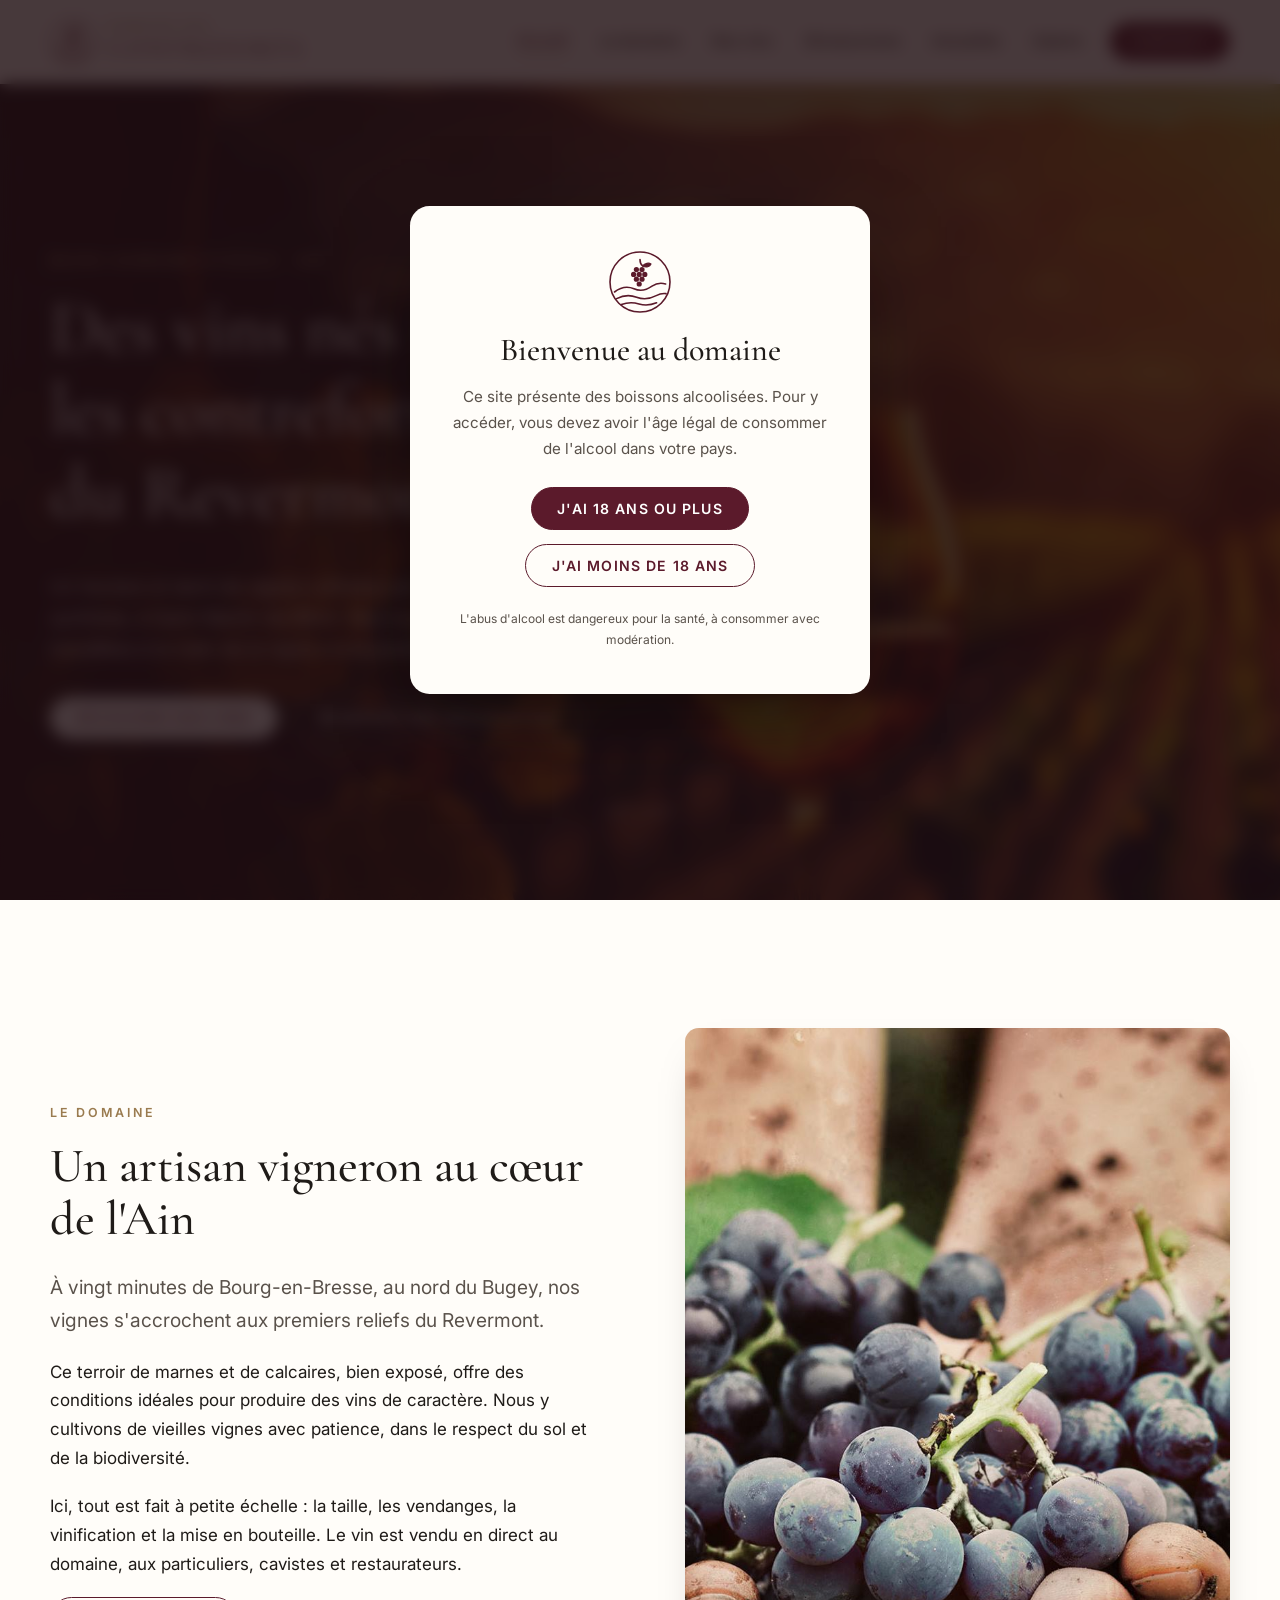
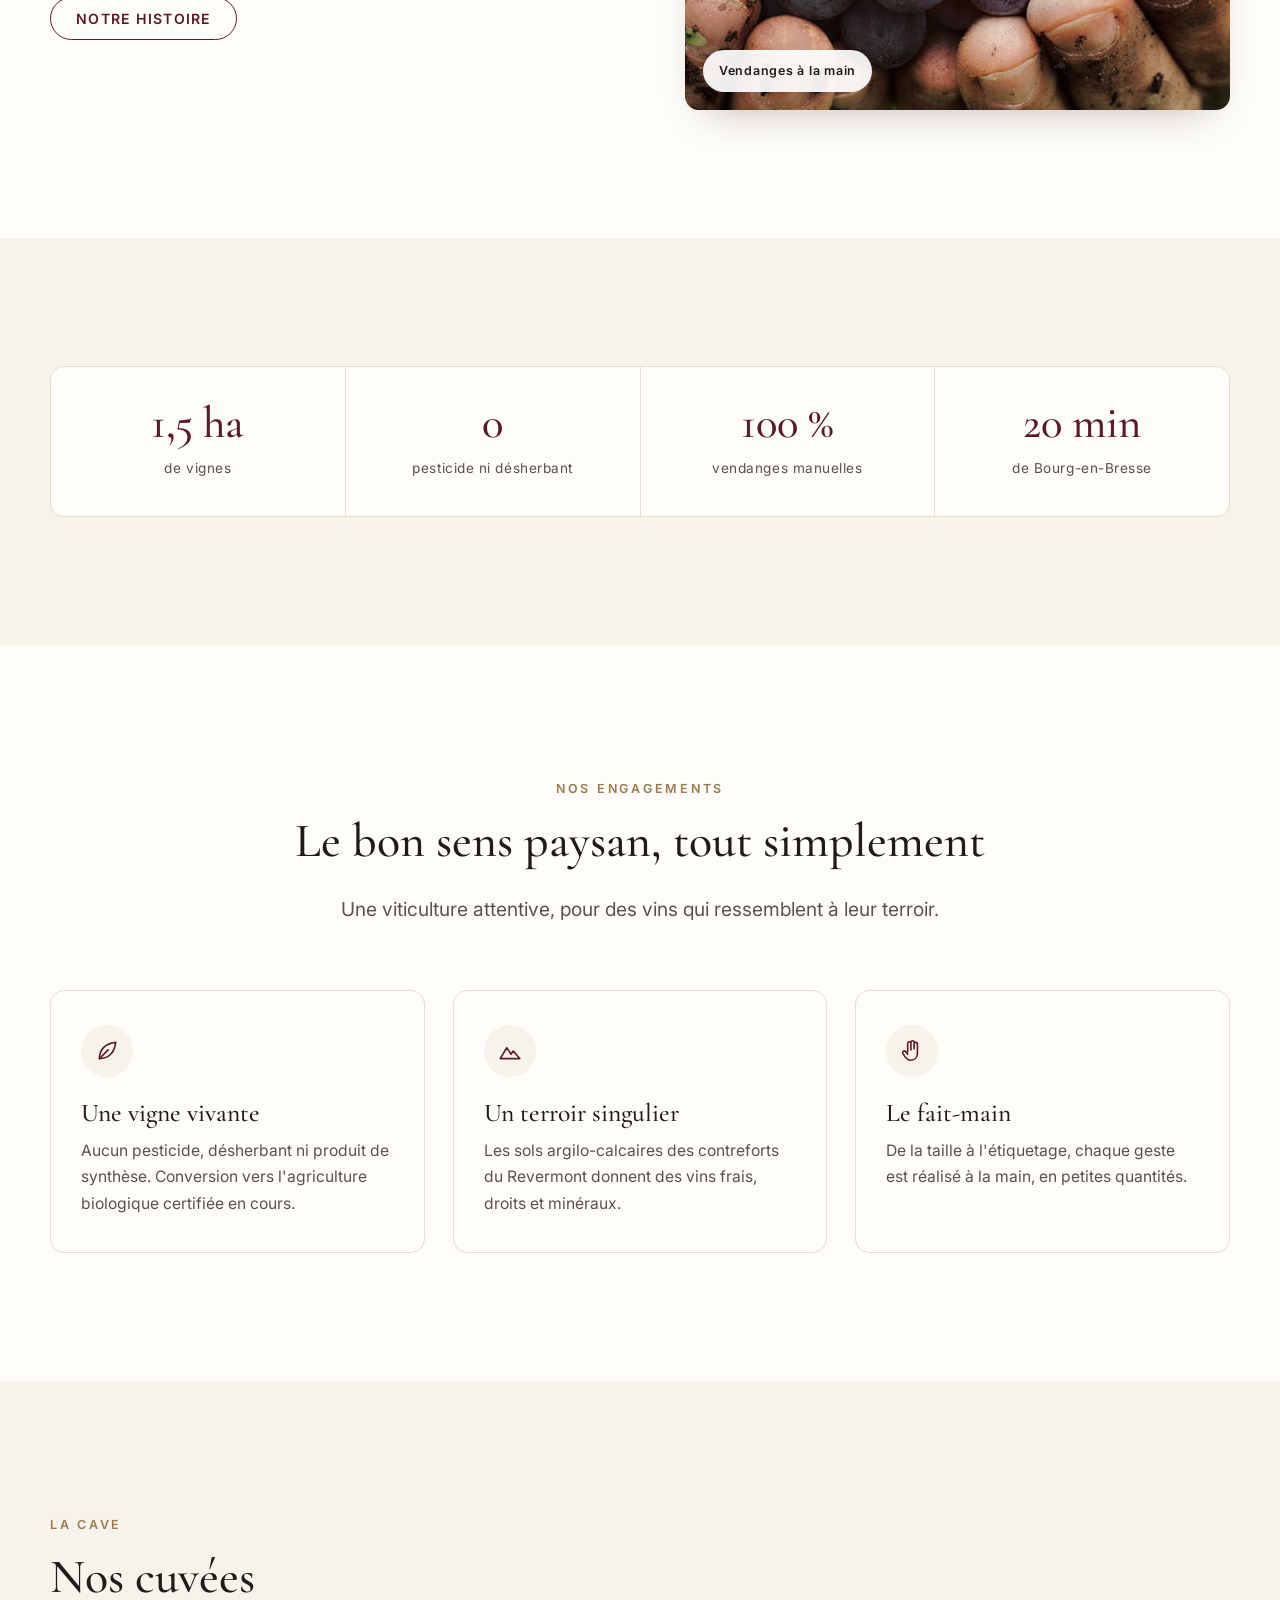
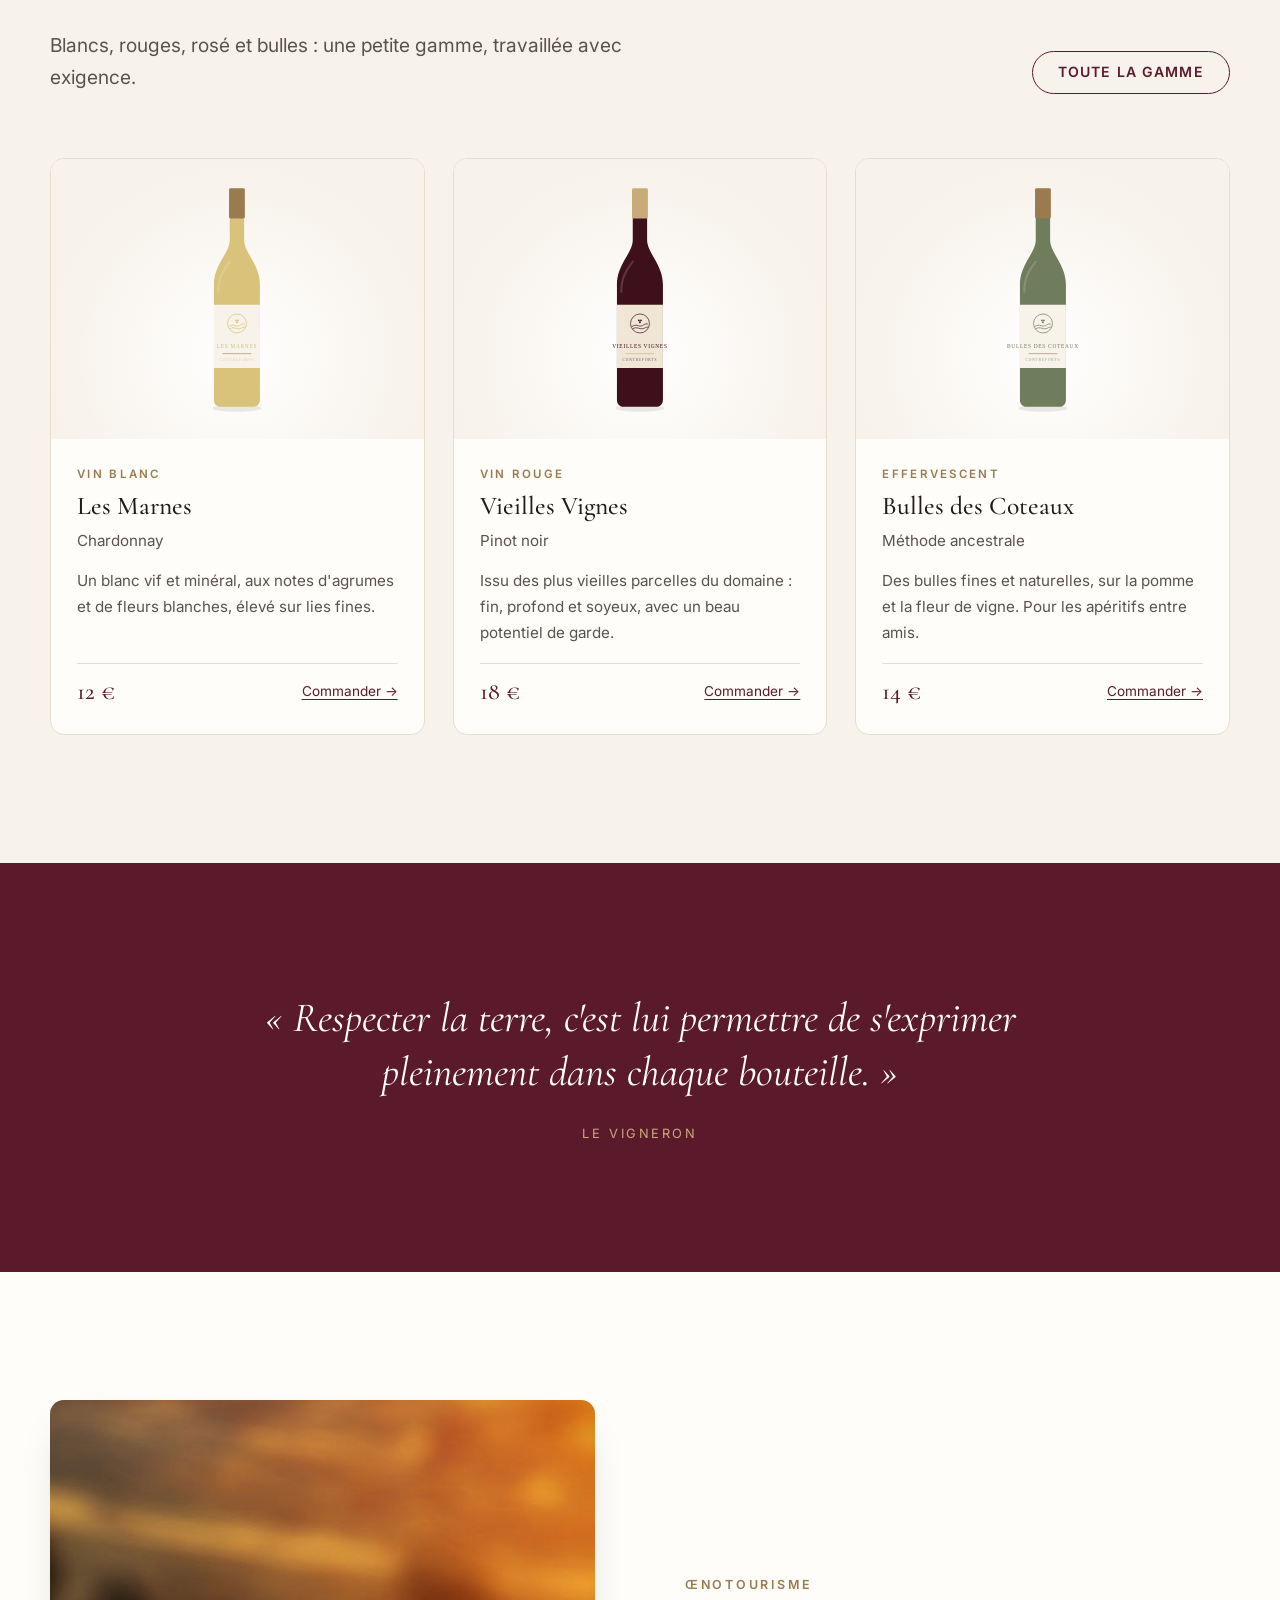
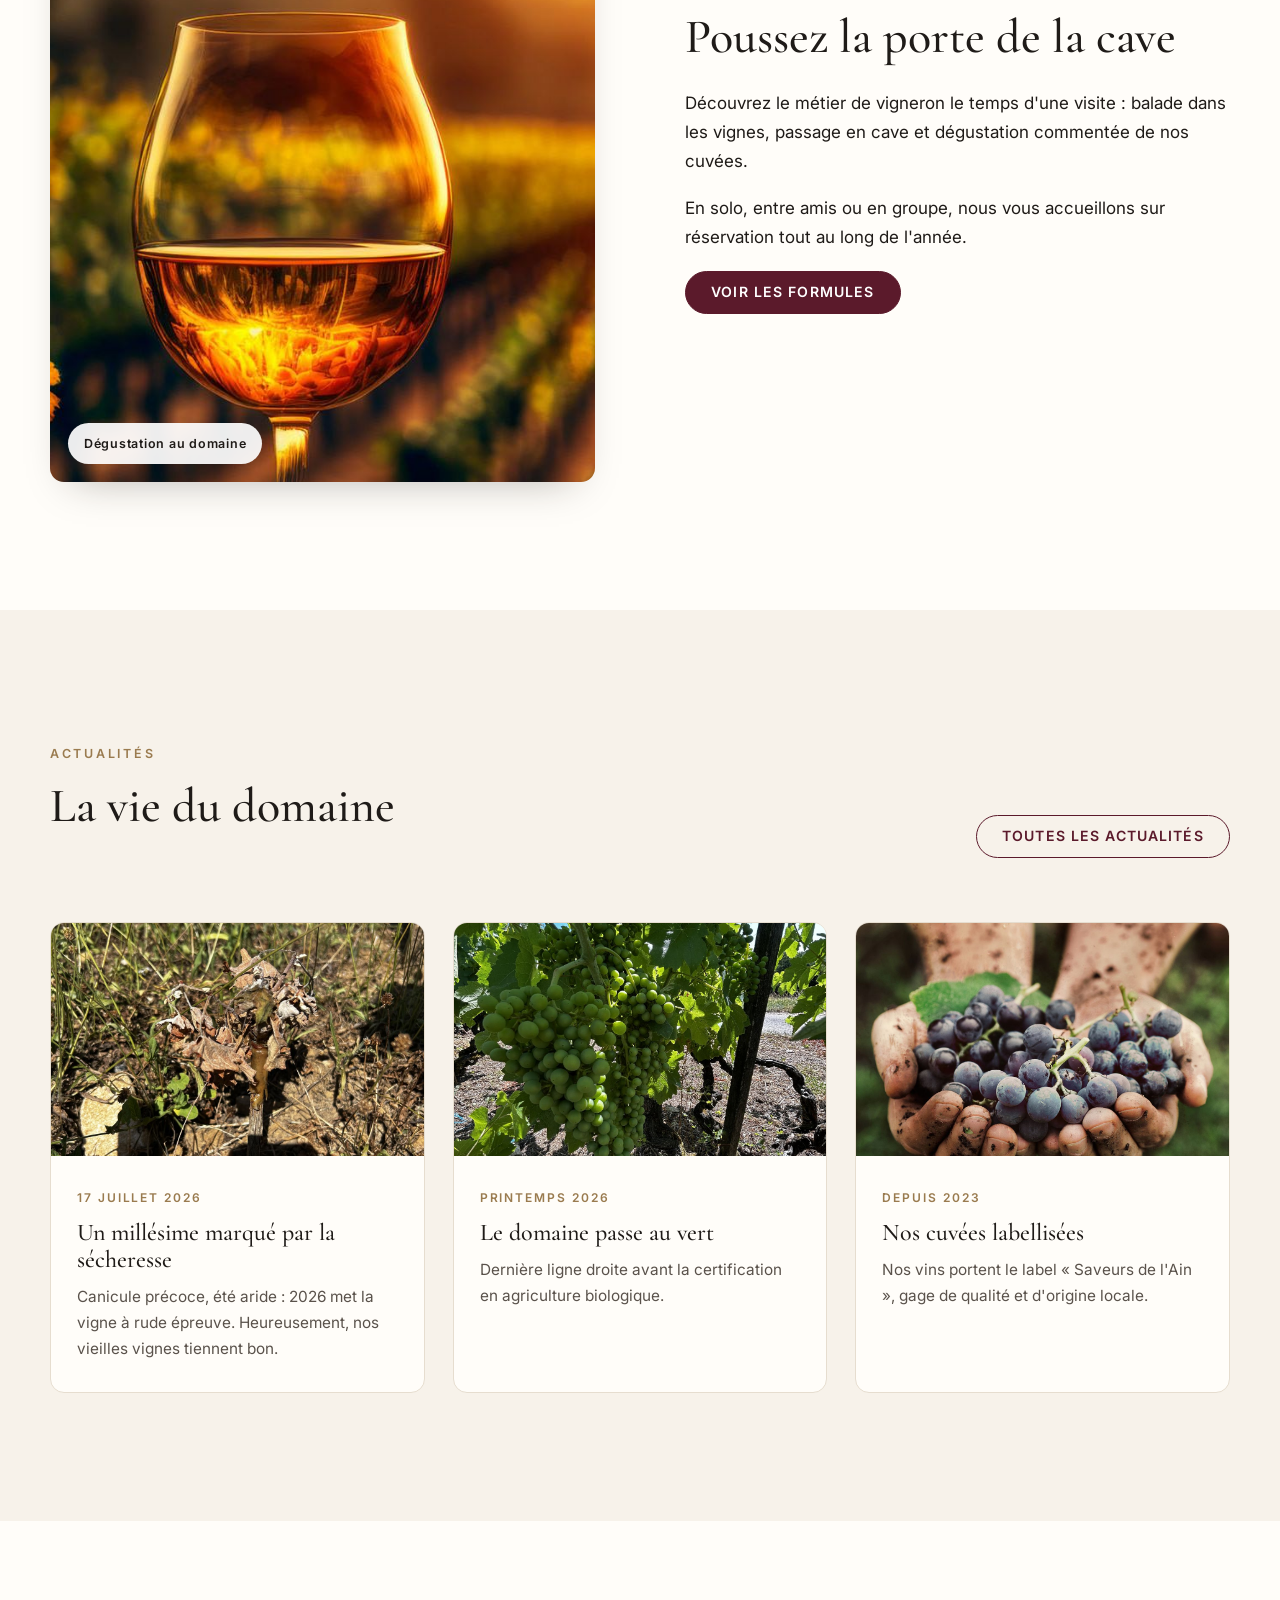
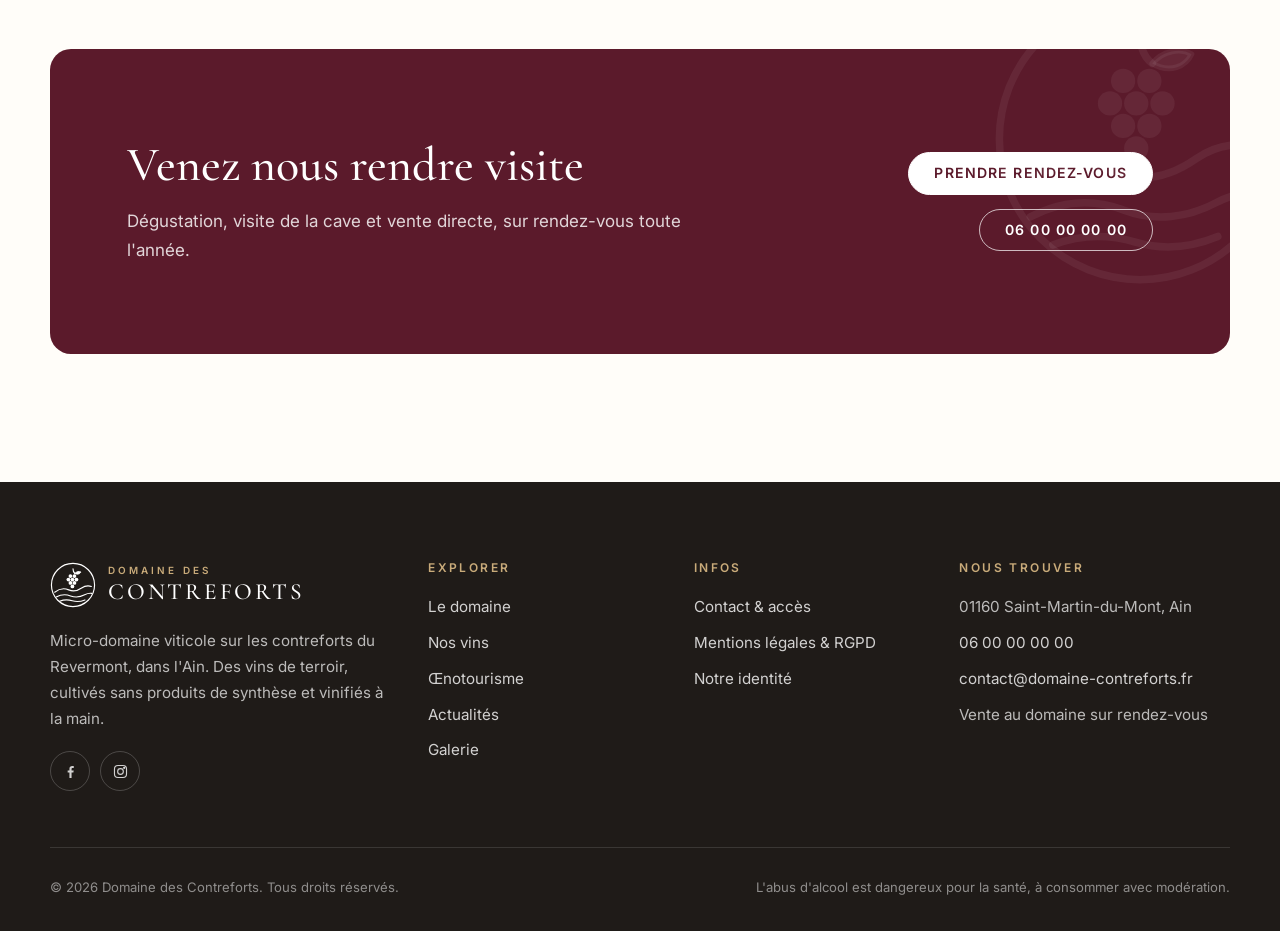
==== commit 4f453ca2: "Ajoute les photos du domaine sur le site Reprend les photos de l'ancien site (recadrées pour retirer" ====
--- a/index.html
+++ b/index.html
@@ -30,7 +30,7 @@
 
   <main id="contenu">
     <section class="hero">
-      <div class="hero__art"><svg viewBox="0 0 1440 900" preserveAspectRatio="xMidYMid slice" aria-hidden="true"><defs><linearGradient id="sky-home" x1="0" y1="0" x2="0" y2="1"><stop offset="0" stop-color="#d98a6a"/><stop offset=".75" stop-color="#f4c58f"/></linearGradient></defs><rect width="1440" height="900" fill="url(#sky-home)"/><circle cx="1080" cy="250" r="90" fill="#f4c58f" opacity=".9"/><path d="M0 420 C180 360 330 330 520 380 S860 300 1040 340 1320 300 1440 330 V900 H0Z" fill="#8c3b45" opacity=".75"/><path d="M0 500 C200 440 380 470 560 450 S900 390 1120 440 1360 420 1440 430 V900 H0Z" fill="#5b1a2b"/><path d="M0 590 C240 540 470 600 700 560 S1120 520 1440 560 V900 H0Z" fill="#3e101c"/><path d="M500 560 L-700 900" stroke="#2a0a13" stroke-width="7" opacity=".55" stroke-linecap="round" stroke-dasharray="2 22"/><path d="M630 560 L-440 900" stroke="#2a0a13" stroke-width="7" opacity=".55" stroke-linecap="round" stroke-dasharray="2 22"/><path d="M760 560 L-180 900" stroke="#2a0a13" stroke-width="7" opacity=".55" stroke-linecap="round" stroke-dasharray="2 22"/><path d="M890 560 L80 900" stroke="#2a0a13" stroke-width="7" opacity=".55" stroke-linecap="round" stroke-dasharray="2 22"/><path d="M1020 560 L340 900" stroke="#2a0a13" stroke-width="7" opacity=".55" stroke-linecap="round" stroke-dasharray="2 22"/><path d="M1150 560 L600 900" stroke="#2a0a13" stroke-width="7" opacity=".55" stroke-linecap="round" stroke-dasharray="2 22"/><path d="M1280 560 L860 900" stroke="#2a0a13" stroke-width="7" opacity=".55" stroke-linecap="round" stroke-dasharray="2 22"/><path d="M1410 560 L1120 900" stroke="#2a0a13" stroke-width="7" opacity=".55" stroke-linecap="round" stroke-dasharray="2 22"/><path d="M1540 560 L1380 900" stroke="#2a0a13" stroke-width="7" opacity=".55" stroke-linecap="round" stroke-dasharray="2 22"/><path d="M1670 560 L1640 900" stroke="#2a0a13" stroke-width="7" opacity=".55" stroke-linecap="round" stroke-dasharray="2 22"/><path d="M1800 560 L1900 900" stroke="#2a0a13" stroke-width="7" opacity=".55" stroke-linecap="round" stroke-dasharray="2 22"/><path d="M1930 560 L2160 900" stroke="#2a0a13" stroke-width="7" opacity=".55" stroke-linecap="round" stroke-dasharray="2 22"/><path d="M2060 560 L2420 900" stroke="#2a0a13" stroke-width="7" opacity=".55" stroke-linecap="round" stroke-dasharray="2 22"/><path d="M2190 560 L2680 900" stroke="#2a0a13" stroke-width="7" opacity=".55" stroke-linecap="round" stroke-dasharray="2 22"/><path d="M0 760 C300 720 640 780 980 740 S1320 730 1440 740 V900 H0Z" fill="#2a0a13"/></svg></div>
+      <div class="hero__art hero__art--photo"><img src="assets/img/vignoble-coucher-soleil.jpg" alt="Coucher de soleil sur le vignoble" style="object-position:30% center"></div>
       <div class="container">
         <span class="eyebrow">Micro-domaine viticole · Ain</span>
         <h1>Des vins nés sur les contreforts du Revermont</h1>
@@ -53,7 +53,7 @@
           <p>Ici, tout est fait à petite échelle : la taille, les vendanges, la vinification et la mise en bouteille. Le vin est vendu en direct au domaine, aux particuliers, cavistes et restaurateurs.</p>
           <a class="btn btn--ghost" href="domaine.html">Notre histoire</a>
         </div>
-        <div class="visual reveal"><svg viewBox="0 0 1200 1000" preserveAspectRatio="xMidYMid slice" aria-hidden="true"><rect width="1200" height="1000" fill="#f4c58f"/><circle cx="900" cy="200" r="260" fill="#d98a6a" opacity=".6"/><path d="M680 340 C690 260 700 220 740 170" stroke="#2a0a13" stroke-width="12" fill="none" stroke-linecap="round"/><path d="M740 170 C820 120 920 140 960 200 C880 250 800 240 740 170Z" fill="#8c3b45"/><circle cx="560" cy="380" r="42" fill="#3e101c"/><circle cx="548" cy="366" r="10" fill="#fff" opacity=".18"/><circle cx="640" cy="380" r="42" fill="#5b1a2b"/><circle cx="628" cy="366" r="10" fill="#fff" opacity=".18"/><circle cx="720" cy="380" r="42" fill="#3e101c"/><circle cx="708" cy="366" r="10" fill="#fff" opacity=".18"/><circle cx="800" cy="380" r="42" fill="#5b1a2b"/><circle cx="788" cy="366" r="10" fill="#fff" opacity=".18"/><circle cx="600.0" cy="452" r="42" fill="#3e101c"/><circle cx="588.0" cy="438" r="10" fill="#fff" opacity=".18"/><circle cx="680.0" cy="452" r="42" fill="#5b1a2b"/><circle cx="668.0" cy="438" r="10" fill="#fff" opacity=".18"/><circle cx="760.0" cy="452" r="42" fill="#3e101c"/><circle cx="748.0" cy="438" r="10" fill="#fff" opacity=".18"/><circle cx="640" cy="524" r="42" fill="#5b1a2b"/><circle cx="628" cy="510" r="10" fill="#fff" opacity=".18"/><circle cx="720" cy="524" r="42" fill="#3e101c"/><circle cx="708" cy="510" r="10" fill="#fff" opacity=".18"/><circle cx="680.0" cy="596" r="42" fill="#5b1a2b"/><circle cx="668.0" cy="582" r="10" fill="#fff" opacity=".18"/></svg><span class="visual__tag">Vieilles vignes · Revermont</span></div>
+        <div class="visual reveal"><img src="assets/img/grappes-mains-portrait.jpg" alt="Grappes de raisin noir fraîchement cueillies" loading="lazy" style="object-position:center"><span class="visual__tag">Vendanges à la main</span></div>
       </div>
     </section>
 
@@ -140,7 +140,7 @@
           <p>En solo, entre amis ou en groupe, nous vous accueillons sur réservation tout au long de l'année.</p>
           <div class="btn-row"><a class="btn" href="oenotourisme.html">Voir les formules</a></div>
         </div>
-        <div class="visual reveal"><svg viewBox="0 0 1200 1000" preserveAspectRatio="xMidYMid slice" aria-hidden="true"><rect width="1200" height="1000" fill="#d98a6a"/><circle cx="300" cy="260" r="220" fill="#f4c58f" opacity=".7"/><rect y="760" width="1200" height="240" fill="#3e101c"/><g fill="none" stroke="#fff" stroke-width="6" opacity=".95"><path d="M520 240 C500 420 540 520 600 540 C660 520 700 420 680 240Z"/><path d="M600 540 V760 M530 770 H670"/></g><path d="M512 380 C520 470 550 520 600 534 C650 520 680 470 688 380Z" fill="#5b1a2b"/><g fill="none" stroke="#fff" stroke-width="6" opacity=".7"><rect x="780" y="300" width="90" height="450" rx="30"/><path d="M805 300 V200 H845 V300"/></g><rect x="784" y="470" width="82" height="140" fill="#f4c58f" opacity=".9"/></svg><span class="visual__tag">Dégustation au domaine</span></div>
+        <div class="visual reveal"><img src="assets/img/verre-vignoble.jpg" alt="Verre de vin devant les rangs de vigne" loading="lazy" style="object-position:center"><span class="visual__tag">Dégustation au domaine</span></div>
       </div>
     </section>
 
@@ -151,9 +151,9 @@
           <a class="btn btn--ghost" href="actualites.html">Toutes les actualités</a>
         </div>
         <div class="cards">
-          <a class="post card-link reveal" href="actualites.html#secheresse"><div class="visual"><svg viewBox="0 0 1440 900" preserveAspectRatio="xMidYMid slice" aria-hidden="true"><defs><linearGradient id="sky-n1" x1="0" y1="0" x2="0" y2="1"><stop offset="0" stop-color="#e0a45c"/><stop offset=".75" stop-color="#f3d9a8"/></linearGradient></defs><rect width="1440" height="900" fill="url(#sky-n1)"/><circle cx="1080" cy="250" r="90" fill="#f3d9a8" opacity=".9"/><path d="M0 420 C180 360 330 330 520 380 S860 300 1040 340 1320 300 1440 330 V900 H0Z" fill="#b5653a" opacity=".75"/><path d="M0 500 C200 440 380 470 560 450 S900 390 1120 440 1360 420 1440 430 V900 H0Z" fill="#7e3a2a"/><path d="M0 590 C240 540 470 600 700 560 S1120 520 1440 560 V900 H0Z" fill="#52211b"/><path d="M500 560 L-700 900" stroke="#2e120f" stroke-width="7" opacity=".55" stroke-linecap="round" stroke-dasharray="2 22"/><path d="M630 560 L-440 900" stroke="#2e120f" stroke-width="7" opacity=".55" stroke-linecap="round" stroke-dasharray="2 22"/><path d="M760 560 L-180 900" stroke="#2e120f" stroke-width="7" opacity=".55" stroke-linecap="round" stroke-dasharray="2 22"/><path d="M890 560 L80 900" stroke="#2e120f" stroke-width="7" opacity=".55" stroke-linecap="round" stroke-dasharray="2 22"/><path d="M1020 560 L340 900" stroke="#2e120f" stroke-width="7" opacity=".55" stroke-linecap="round" stroke-dasharray="2 22"/><path d="M1150 560 L600 900" stroke="#2e120f" stroke-width="7" opacity=".55" stroke-linecap="round" stroke-dasharray="2 22"/><path d="M1280 560 L860 900" stroke="#2e120f" stroke-width="7" opacity=".55" stroke-linecap="round" stroke-dasharray="2 22"/><path d="M1410 560 L1120 900" stroke="#2e120f" stroke-width="7" opacity=".55" stroke-linecap="round" stroke-dasharray="2 22"/><path d="M1540 560 L1380 900" stroke="#2e120f" stroke-width="7" opacity=".55" stroke-linecap="round" stroke-dasharray="2 22"/><path d="M1670 560 L1640 900" stroke="#2e120f" stroke-width="7" opacity=".55" stroke-linecap="round" stroke-dasharray="2 22"/><path d="M1800 560 L1900 900" stroke="#2e120f" stroke-width="7" opacity=".55" stroke-linecap="round" stroke-dasharray="2 22"/><path d="M1930 560 L2160 900" stroke="#2e120f" stroke-width="7" opacity=".55" stroke-linecap="round" stroke-dasharray="2 22"/><path d="M2060 560 L2420 900" stroke="#2e120f" stroke-width="7" opacity=".55" stroke-linecap="round" stroke-dasharray="2 22"/><path d="M2190 560 L2680 900" stroke="#2e120f" stroke-width="7" opacity=".55" stroke-linecap="round" stroke-dasharray="2 22"/><path d="M0 760 C300 720 640 780 980 740 S1320 730 1440 740 V900 H0Z" fill="#2e120f"/></svg></div><div class="post__body"><time datetime="2026-07-17">17 juillet 2026</time><h3>Un millésime marqué par la sécheresse</h3><p>Canicule précoce, été aride : 2026 met la vigne à rude épreuve. Heureusement, nos vieilles vignes tiennent bon.</p></div></a>
-          <a class="post card-link reveal" href="actualites.html#bio"><div class="visual"><svg viewBox="0 0 1200 1000" preserveAspectRatio="xMidYMid slice" aria-hidden="true"><rect width="1200" height="1000" fill="#eef0e4"/><circle cx="950" cy="760" r="320" fill="#cfd6bd"/><g transform="translate(600 500) rotate(-18)"><path d="M0 -330 C120 -260 260 -260 300 -120 C220 -60 280 40 220 160 C120 120 60 200 0 330 C-60 200 -120 120 -220 160 C-280 40 -220 -60 -300 -120 C-260 -260 -120 -260 0 -330Z" fill="#6f7d5c"/><path d="M0 -300 V330 M0 -80 L180 -150 M0 40 L170 60 M0 -80 L-180 -150 M0 40 L-170 60" stroke="#cfd6bd" stroke-width="8" fill="none" stroke-linecap="round"/></g></svg></div><div class="post__body"><time datetime="2026-04-02">Printemps 2026</time><h3>Le domaine passe au vert</h3><p>Dernière ligne droite avant la certification en agriculture biologique.</p></div></a>
-          <a class="post card-link reveal" href="actualites.html#label"><div class="visual"><svg viewBox="0 0 1200 1000" preserveAspectRatio="xMidYMid slice" aria-hidden="true"><rect width="1200" height="1000" fill="#e0a45c"/><circle cx="300" cy="260" r="220" fill="#f3d9a8" opacity=".7"/><rect y="760" width="1200" height="240" fill="#52211b"/><g fill="none" stroke="#fff" stroke-width="6" opacity=".95"><path d="M520 240 C500 420 540 520 600 540 C660 520 700 420 680 240Z"/><path d="M600 540 V760 M530 770 H670"/></g><path d="M512 380 C520 470 550 520 600 534 C650 520 680 470 688 380Z" fill="#7e3a2a"/><g fill="none" stroke="#fff" stroke-width="6" opacity=".7"><rect x="780" y="300" width="90" height="450" rx="30"/><path d="M805 300 V200 H845 V300"/></g><rect x="784" y="470" width="82" height="140" fill="#f3d9a8" opacity=".9"/></svg></div><div class="post__body"><time datetime="2023-06-01">Depuis 2023</time><h3>Nos cuvées labellisées</h3><p>Nos vins portent le label « Saveurs de l'Ain », gage de qualité et d'origine locale.</p></div></a>
+          <a class="post card-link reveal" href="actualites.html#secheresse"><div class="visual"><img src="assets/img/secheresse-jeune-plant.jpg" alt="Jeune plant de vigne desséché par la sécheresse" loading="lazy" style="object-position:center 40%"></div><div class="post__body"><time datetime="2026-07-17">17 juillet 2026</time><h3>Un millésime marqué par la sécheresse</h3><p>Canicule précoce, été aride : 2026 met la vigne à rude épreuve. Heureusement, nos vieilles vignes tiennent bon.</p></div></a>
+          <a class="post card-link reveal" href="actualites.html#bio"><div class="visual"><img src="assets/img/grappes-vigne.jpg" alt="Grappes vertes sur la vigne" loading="lazy" style="object-position:center 45%"></div><div class="post__body"><time datetime="2026-04-02">Printemps 2026</time><h3>Le domaine passe au vert</h3><p>Dernière ligne droite avant la certification en agriculture biologique.</p></div></a>
+          <a class="post card-link reveal" href="actualites.html#label"><div class="visual"><img src="assets/img/grappes-mains.jpg" alt="Raisins dans les mains du vigneron" loading="lazy" style="object-position:center"></div><div class="post__body"><time datetime="2023-06-01">Depuis 2023</time><h3>Nos cuvées labellisées</h3><p>Nos vins portent le label « Saveurs de l'Ain », gage de qualité et d'origine locale.</p></div></a>
         </div>
       </div>
     </section>
--- a/css/style.css
+++ b/css/style.css
@@ -175,7 +175,7 @@
   background: var(--wine-dark);
 }
 .hero__art { position: absolute; inset: 0; width: 100%; height: 100%; }
-.hero__art svg { width: 100%; height: 100%; }
+.hero__art svg, .hero__art img { width: 100%; height: 100%; object-fit: cover; }
 .hero::after {
   content: ""; position: absolute; inset: 0;
   background: linear-gradient(90deg, rgba(30, 8, 14, .78) 0%, rgba(30, 8, 14, .35) 60%, rgba(30, 8, 14, .1) 100%);
@@ -203,6 +203,7 @@
   padding: clamp(80px, 12vw, 140px) 0 clamp(60px, 9vw, 100px);
 }
 .page-hero .hero__art { opacity: .55; }
+.page-hero .hero__art--photo { opacity: .45; }
 .page-hero .container { position: relative; z-index: 1; }
 .page-hero h1 { color: #fff; margin-bottom: .3em; }
 .page-hero .eyebrow { color: var(--gold-light); }
@@ -372,8 +373,8 @@
   background: rgba(20, 12, 14, .92);
 }
 .lightbox.is-open { display: grid; }
-.lightbox__inner { width: min(100%, 1000px); aspect-ratio: 16/10; border-radius: var(--radius); overflow: hidden; }
-.lightbox__inner > * { width: 100%; height: 100%; object-fit: cover; }
+.lightbox__inner { display: grid; place-items: center; }
+.lightbox__inner > * { max-width: min(100%, 1100px); max-height: 86vh; width: auto; height: auto; border-radius: var(--radius); }
 .lightbox__close { position: absolute; top: 18px; right: 18px; width: 48px; height: 48px; border-radius: 50%; border: 1px solid rgba(255,255,255,.4); background: transparent; color: #fff; font-size: 1.6rem; cursor: pointer; }
 
 /* Offres d'œnotourisme */
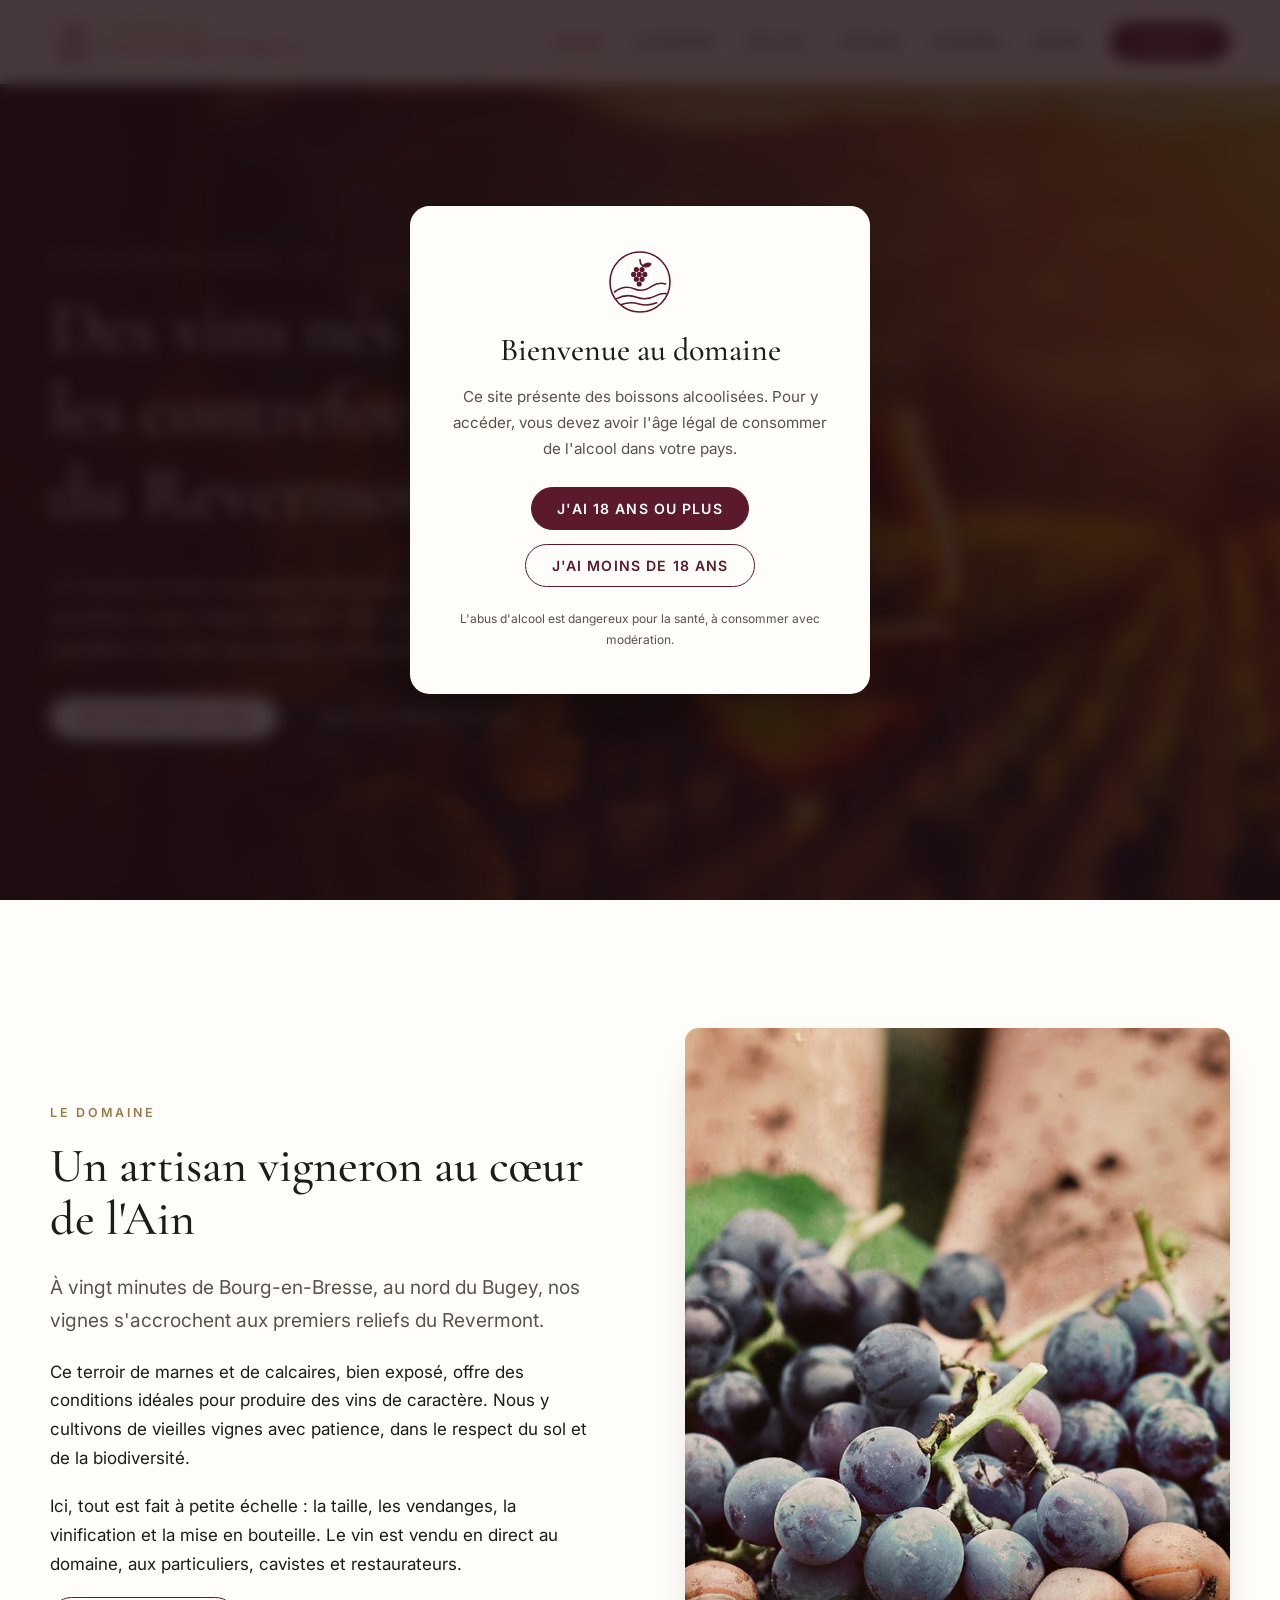
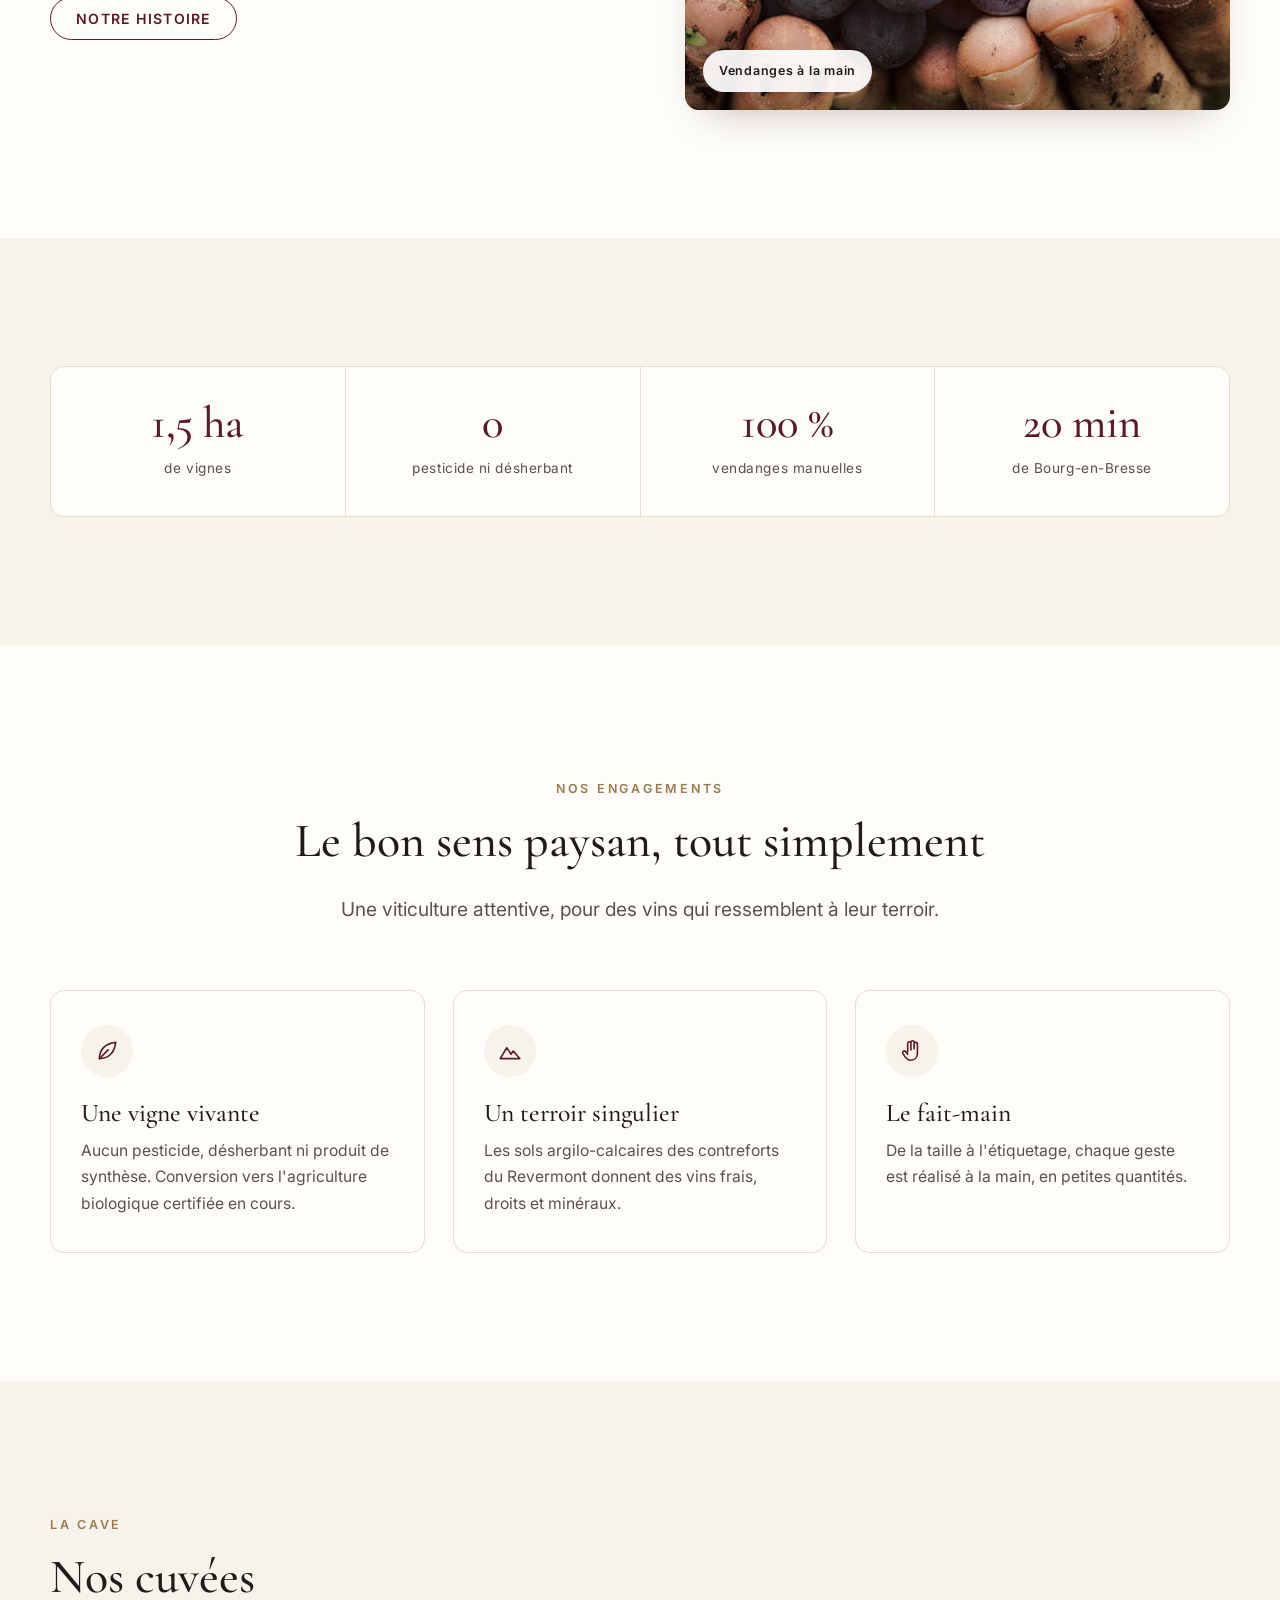
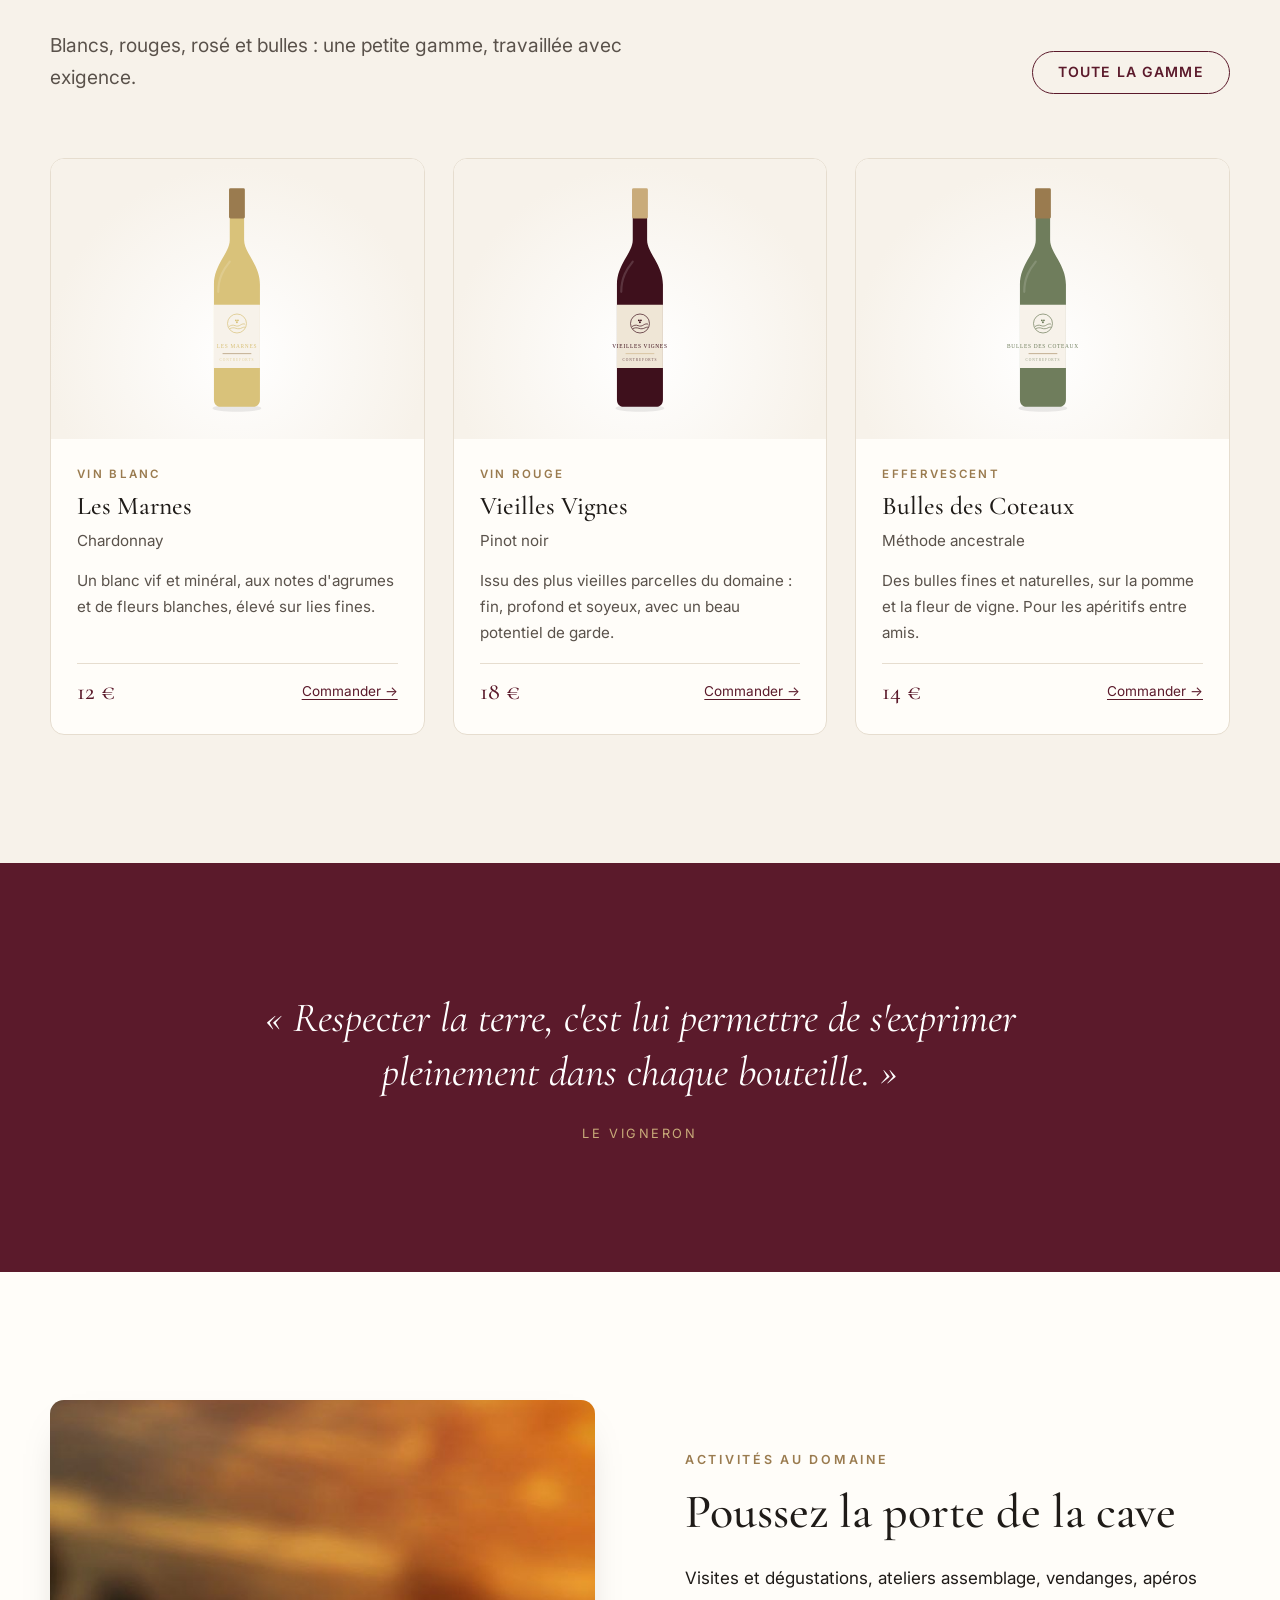
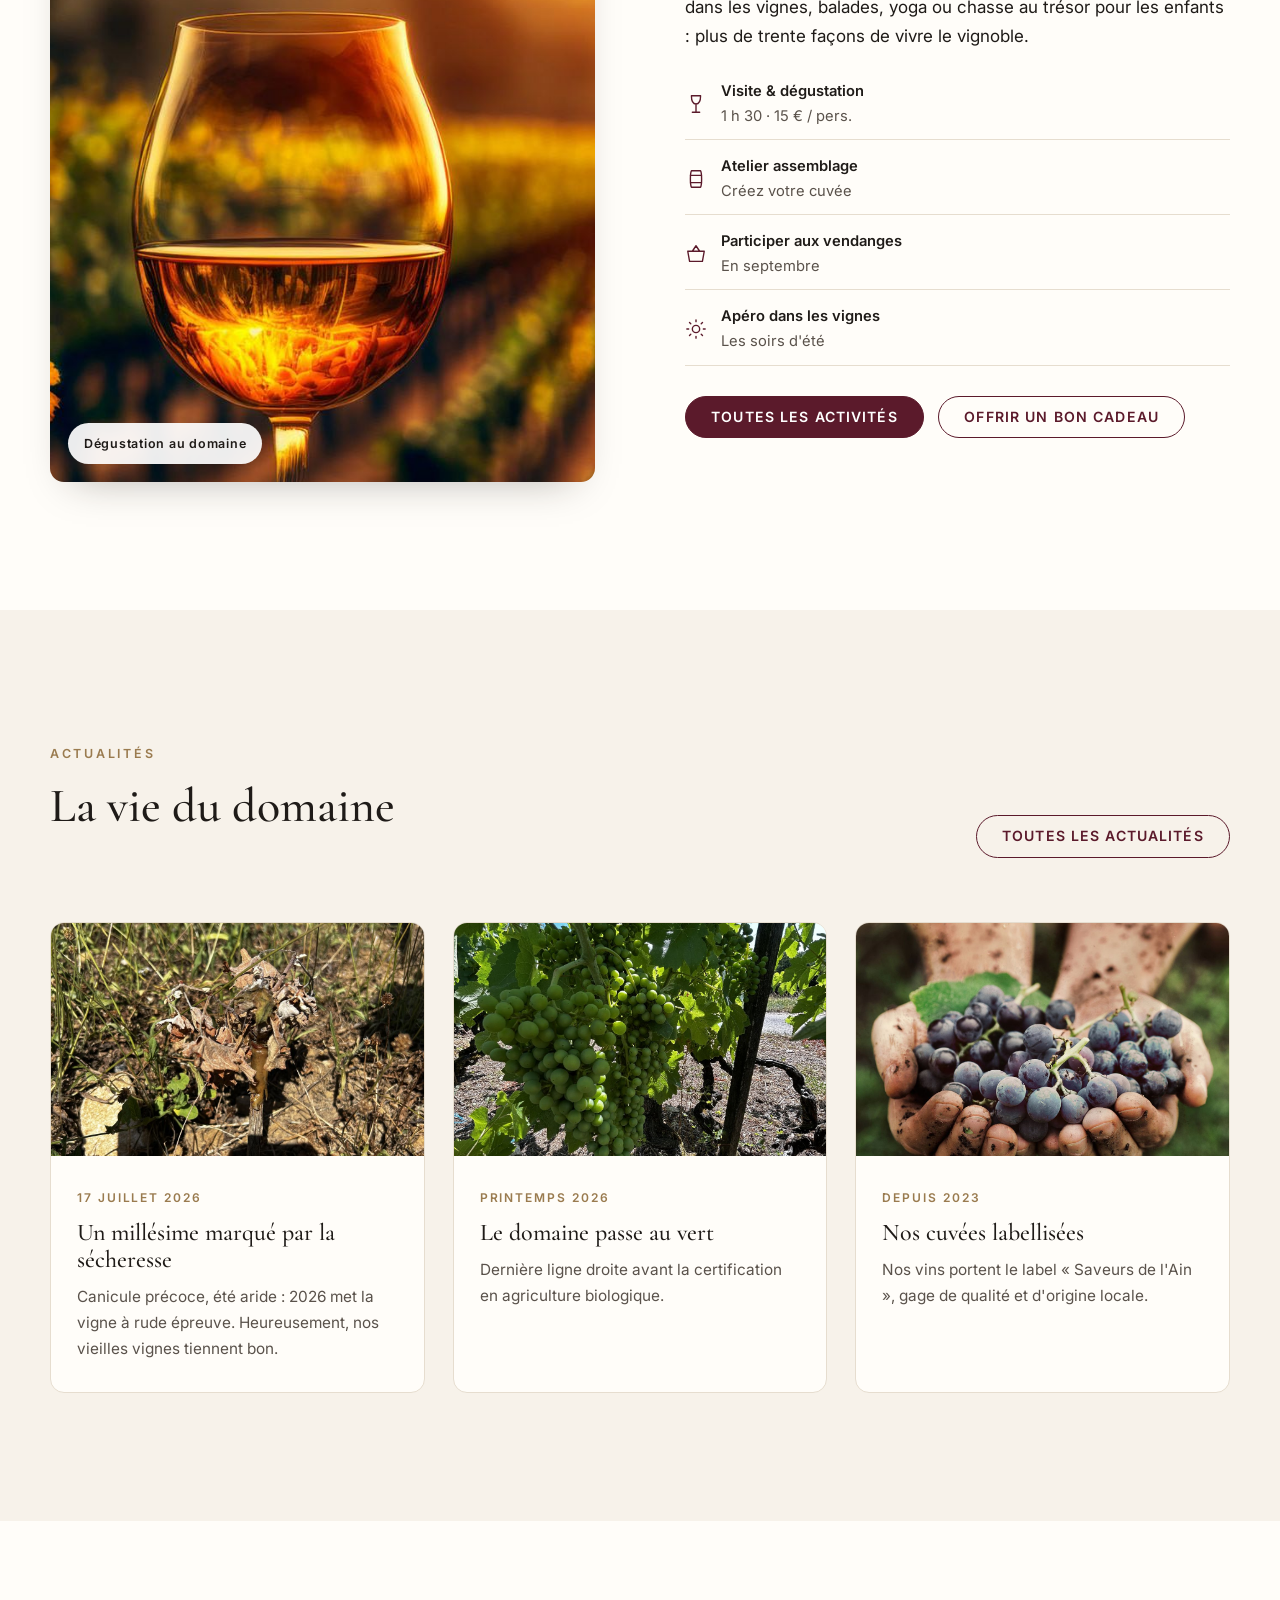
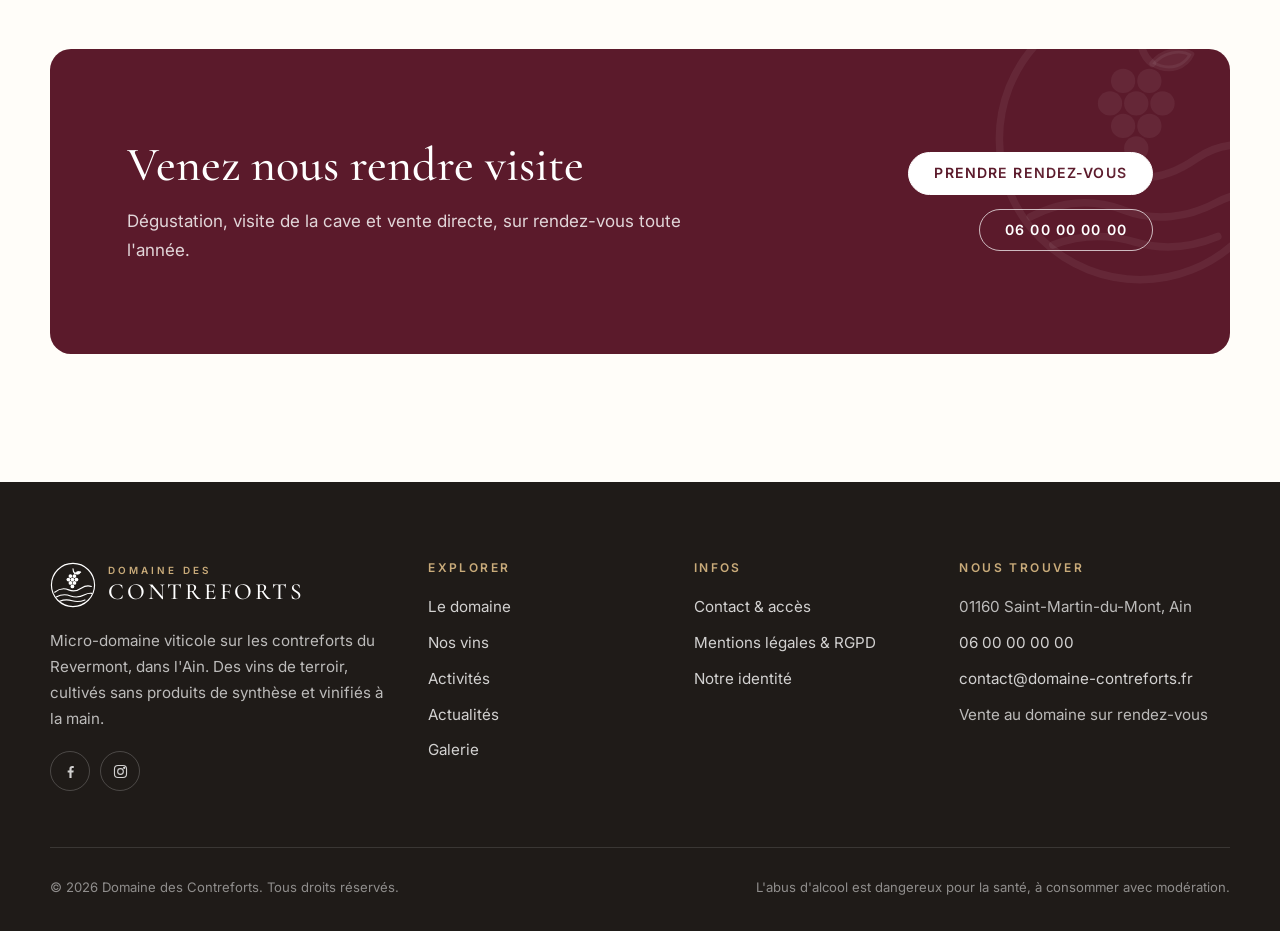
==== commit 302939f2: "Ajoute la page Activités : 31 activités au vignoble Remplace la page Œnotourisme par un catalogue fi" ====
--- a/index.html
+++ b/index.html
@@ -23,7 +23,7 @@
       <a class="brand" href="index.html" aria-label="Domaine des Contreforts — accueil"><svg viewBox="0 0 64 64" fill="none" stroke="currentColor" stroke-linecap="round" stroke-linejoin="round" aria-hidden="true"><circle cx="32" cy="32" r="30" stroke-width="1.6"/><path d="M32 9.5c0 3 .8 5 2.6 6.4" stroke-width="1.6"/><path d="M34.6 15.9c2.4-2.9 6.2-3.3 8.4-2-1.2 2.6-4.6 4.2-8.4 2Z" fill="currentColor" stroke-width="1.2"/><g fill="currentColor" stroke="none"><circle cx="28.4" cy="19.6" r="2.6"/><circle cx="34" cy="19.6" r="2.6"/><circle cx="25.6" cy="24.4" r="2.6"/><circle cx="31.2" cy="24.4" r="2.6"/><circle cx="36.8" cy="24.4" r="2.6"/><circle cx="28.4" cy="29.2" r="2.6"/><circle cx="34" cy="29.2" r="2.6"/><circle cx="31.2" cy="34" r="2.6"/></g><path d="M6.5 42c6-4.6 12.5-6.2 19.5-3.2 6.4 2.8 12.3 1.4 18-2.6 4.2-2.9 9-3.6 13.6-2.2" stroke-width="1.6"/><path d="M8.6 48.6c6.6-3.4 13.2-4 20-1.4 6.6 2.5 13.6 1.6 19.6-1.6 3.4-1.8 6.6-2.4 9.8-2" stroke-width="1.6"/><path d="M13.4 54.6c5.8-2.2 11.6-2.4 17.6-.6 5.8 1.7 11.8 1.2 17.6-1.2" stroke-width="1.6"/></svg><span class="brand-text"><small>DOMAINE DES</small><strong>CONTREFORTS</strong></span></a>
       <button class="nav-toggle" type="button" aria-label="Ouvrir le menu" aria-expanded="false" aria-controls="menu"><span></span></button>
       <nav class="nav" id="menu" aria-label="Navigation principale">
-        <ul><li><a href="index.html" aria-current="page">Accueil</a></li><li><a href="domaine.html">Le domaine</a></li><li><a href="vins.html">Nos vins</a></li><li><a href="oenotourisme.html">Œnotourisme</a></li><li><a href="actualites.html">Actualités</a></li><li><a href="galerie.html">Galerie</a></li><li><a class="btn" href="contact.html">Contact</a></li></ul>
+        <ul><li><a href="index.html" aria-current="page">Accueil</a></li><li><a href="domaine.html">Le domaine</a></li><li><a href="vins.html">Nos vins</a></li><li><a href="activites.html">Activités</a></li><li><a href="actualites.html">Actualités</a></li><li><a href="galerie.html">Galerie</a></li><li><a class="btn" href="contact.html">Contact</a></li></ul>
       </nav>
     </div>
   </header>
@@ -37,7 +37,7 @@
         <p>Un hectare et demi de vignes cultivées sans produits de synthèse, à Saint-Martin-du-Mont. Des cuvées sincères, travaillées à la main de la vigne à la bouteille.</p>
         <div class="btn-row">
           <a class="btn btn--light" href="vins.html">Découvrir nos vins</a>
-          <a class="btn btn--outline-light" href="oenotourisme.html">Réserver une dégustation</a>
+          <a class="btn btn--outline-light" href="activites.html">Visites &amp; dégustations</a>
         </div>
       </div>
       <a class="hero__scroll" href="#intro">Défiler</a>
@@ -134,11 +134,16 @@
     <section class="section">
       <div class="container split split--reverse">
         <div class="reveal">
-          <span class="eyebrow">Œnotourisme</span>
+          <span class="eyebrow">Activités au domaine</span>
           <h2>Poussez la porte de la cave</h2>
-          <p>Découvrez le métier de vigneron le temps d'une visite : balade dans les vignes, passage en cave et dégustation commentée de nos cuvées.</p>
-          <p>En solo, entre amis ou en groupe, nous vous accueillons sur réservation tout au long de l'année.</p>
-          <div class="btn-row"><a class="btn" href="oenotourisme.html">Voir les formules</a></div>
+          <p>Visites et dégustations, ateliers assemblage, vendanges, apéros dans les vignes, balades, yoga ou chasse au trésor pour les enfants : plus de trente façons de vivre le vignoble.</p>
+          <ul class="mini-list">
+            <li><svg viewBox="0 0 24 24" fill="none" stroke="currentColor" stroke-width="1.5" stroke-linecap="round" stroke-linejoin="round"><path d="M7 3h10c0 6-1.5 9-5 9s-5-3-5-9ZM12 12v8M8 21h8"/></svg><span><strong>Visite &amp; dégustation</strong> 1 h 30 · 15 € / pers.</span></li>
+            <li><svg viewBox="0 0 24 24" fill="none" stroke="currentColor" stroke-width="1.5" stroke-linecap="round" stroke-linejoin="round"><path d="M7 3h10c1.5 3 1.5 15 0 18H7C5.5 18 5.5 6 7 3ZM5.8 8h12.4M5.8 16h12.4"/></svg><span><strong>Atelier assemblage</strong> Créez votre cuvée</span></li>
+            <li><svg viewBox="0 0 24 24" fill="none" stroke="currentColor" stroke-width="1.5" stroke-linecap="round" stroke-linejoin="round"><path d="M3 9h18l-2 11H5L3 9ZM8 9l4-6 4 6"/></svg><span><strong>Participer aux vendanges</strong> En septembre</span></li>
+            <li><svg viewBox="0 0 24 24" fill="none" stroke="currentColor" stroke-width="1.5" stroke-linecap="round" stroke-linejoin="round"><circle cx="12" cy="12" r="4"/><path d="M12 2v2M12 20v2M4.9 4.9l1.4 1.4M17.7 17.7l1.4 1.4M2 12h2M20 12h2M4.9 19.1l1.4-1.4M17.7 6.3l1.4-1.4"/></svg><span><strong>Apéro dans les vignes</strong> Les soirs d'été</span></li>
+          </ul>
+          <div class="btn-row"><a class="btn" href="activites.html">Toutes les activités</a><a class="btn btn--ghost" href="activites.html#cadeau">Offrir un bon cadeau</a></div>
         </div>
         <div class="visual reveal"><img src="assets/img/verre-vignoble.jpg" alt="Verre de vin devant les rangs de vigne" loading="lazy" style="object-position:center"><span class="visual__tag">Dégustation au domaine</span></div>
       </div>
@@ -191,7 +196,7 @@
           <ul>
             <li><a href="domaine.html">Le domaine</a></li>
             <li><a href="vins.html">Nos vins</a></li>
-            <li><a href="oenotourisme.html">Œnotourisme</a></li>
+            <li><a href="activites.html">Activités</a></li>
             <li><a href="actualites.html">Actualités</a></li>
             <li><a href="galerie.html">Galerie</a></li>
           </ul>
--- a/css/style.css
+++ b/css/style.css
@@ -503,3 +503,38 @@
 .skip-link { position: absolute; left: -999px; top: 0; z-index: 300; background: var(--wine); color: #fff; padding: 10px 16px; }
 .skip-link:focus { left: 16px; top: 16px; }
 :focus-visible { outline: 2px solid var(--gold); outline-offset: 3px; }
+
+/* ---------- Activités ---------- */
+.activity {
+  display: flex; flex-direction: column;
+  background: var(--paper);
+  border: 1px solid var(--line);
+  border-radius: var(--radius);
+  padding: 28px 26px 24px;
+  transition: transform .3s, box-shadow .3s, border-color .3s;
+}
+.activity:hover { transform: translateY(-4px); box-shadow: var(--shadow); border-color: transparent; }
+.activity[hidden] { display: none; }
+.activity__top { display: flex; justify-content: space-between; align-items: flex-start; gap: 12px; margin-bottom: 18px; }
+.activity__top .card__icon { margin: 0; }
+.activity__tag { font-size: .7rem; font-weight: 600; letter-spacing: .1em; text-transform: uppercase; color: var(--wine); background: var(--cream); padding: 6px 12px; border-radius: 999px; }
+.activity h3 { font-size: 1.5rem; margin-bottom: .35em; }
+.activity p { color: var(--ink-soft); font-size: .95rem; margin-bottom: 18px; }
+.activity__meta { list-style: none; padding: 0; margin: 0 0 18px; display: grid; gap: 8px; font-size: .85rem; color: var(--ink-soft); }
+.activity__meta li { display: flex; align-items: center; gap: 10px; }
+.activity__meta svg { width: 16px; height: 16px; color: var(--gold); flex: none; }
+.activity__foot { margin-top: auto; padding-top: 16px; border-top: 1px solid var(--line); display: flex; justify-content: space-between; align-items: center; gap: 12px; font-size: .88rem; }
+.activity__foot a { font-weight: 600; text-decoration: none; white-space: nowrap; }
+.activity__price { font: 500 1.25rem/1.2 var(--serif); color: var(--wine); }
+
+.season { background: rgba(255,255,255,.06); border: 1px solid rgba(255,255,255,.16); border-radius: var(--radius); padding: 30px 26px; }
+.season__months { font-size: .72rem; letter-spacing: .2em; text-transform: uppercase; color: var(--gold-light); font-weight: 600; }
+.season h3 { font-size: 2rem; margin: .2em 0 .3em; }
+.section--wine .season p { font-size: .95rem; color: rgba(255,255,255,.75); }
+.season ul { list-style: none; padding: 0; margin: 0; }
+.season li { padding: 9px 0; border-top: 1px solid rgba(255,255,255,.14); font-size: .92rem; }
+
+.mini-list { list-style: none; padding: 0; margin: 8px 0 30px; display: grid; gap: 4px; }
+.mini-list li { display: flex; align-items: center; gap: 14px; padding: 10px 0; border-bottom: 1px solid var(--line); font-size: .92rem; color: var(--ink-soft); }
+.mini-list svg { width: 22px; height: 22px; color: var(--wine); flex: none; }
+.mini-list strong { display: block; color: var(--ink); font-weight: 600; }
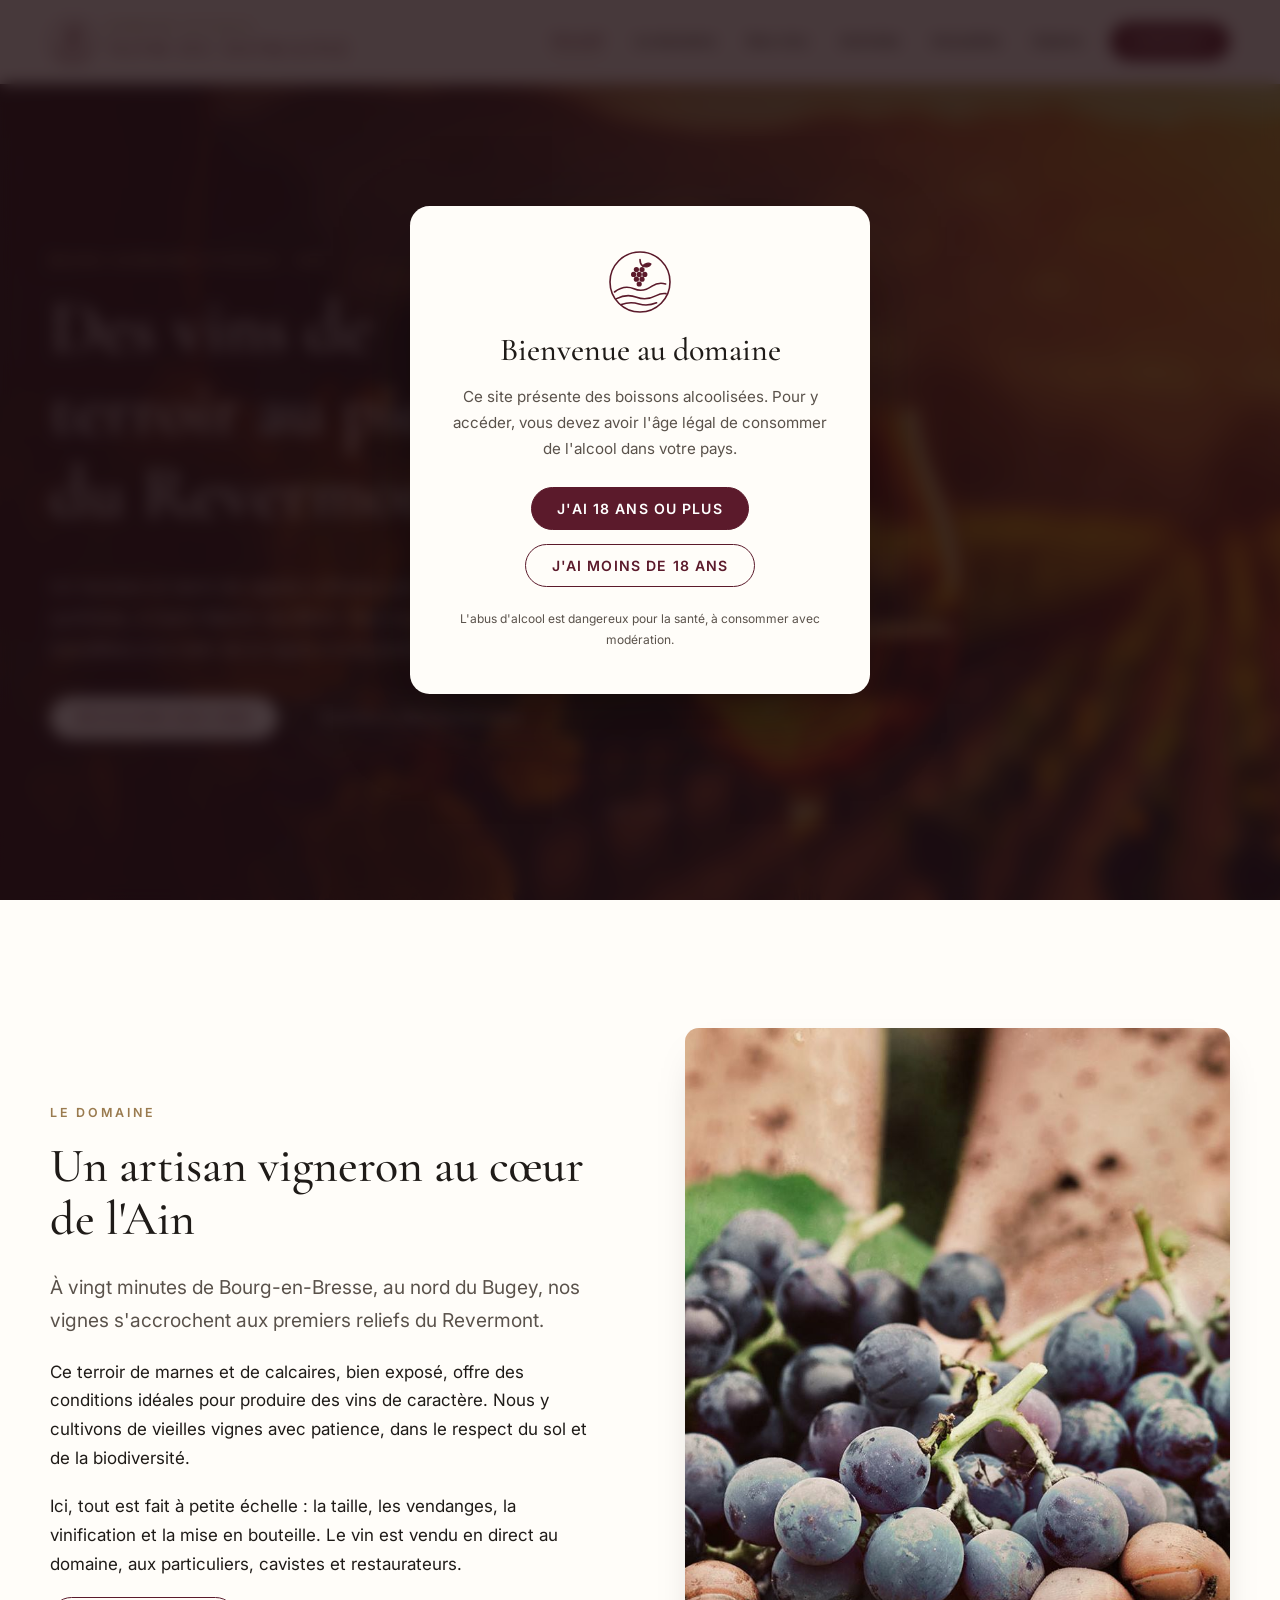
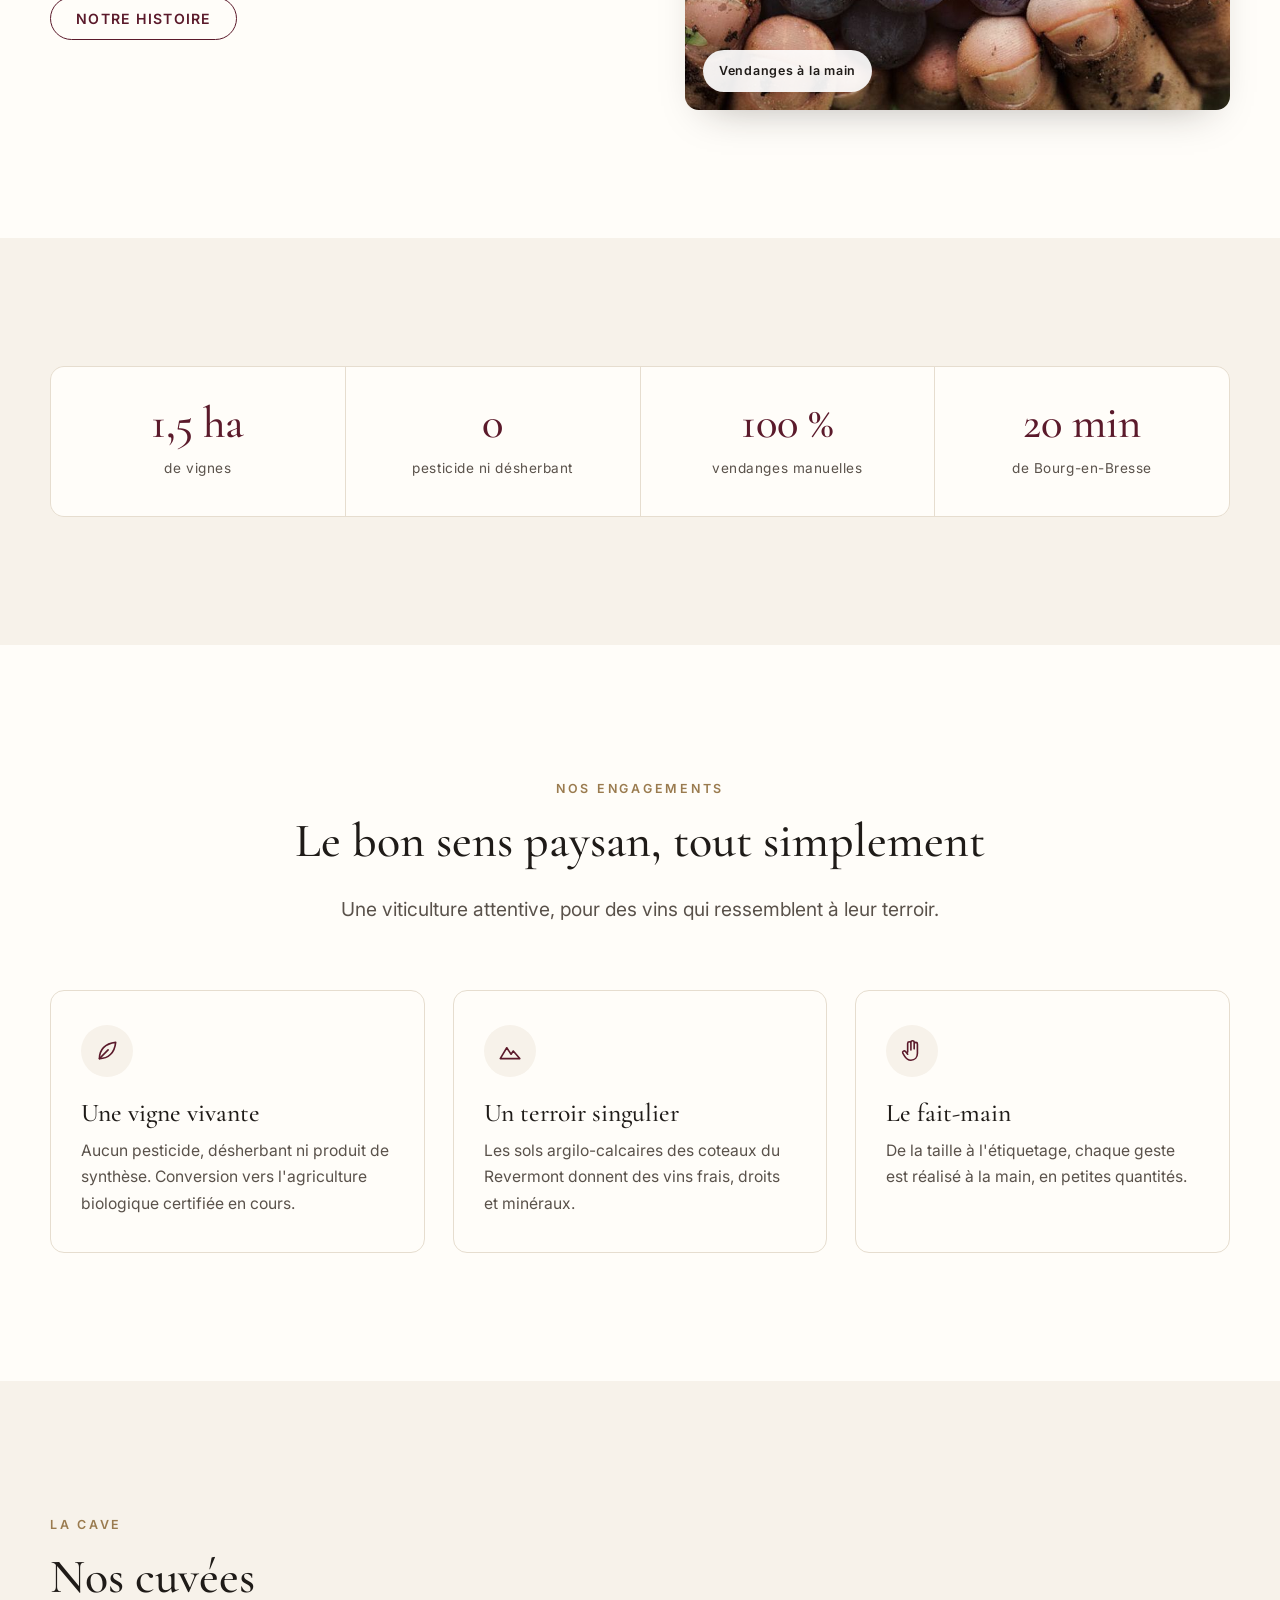
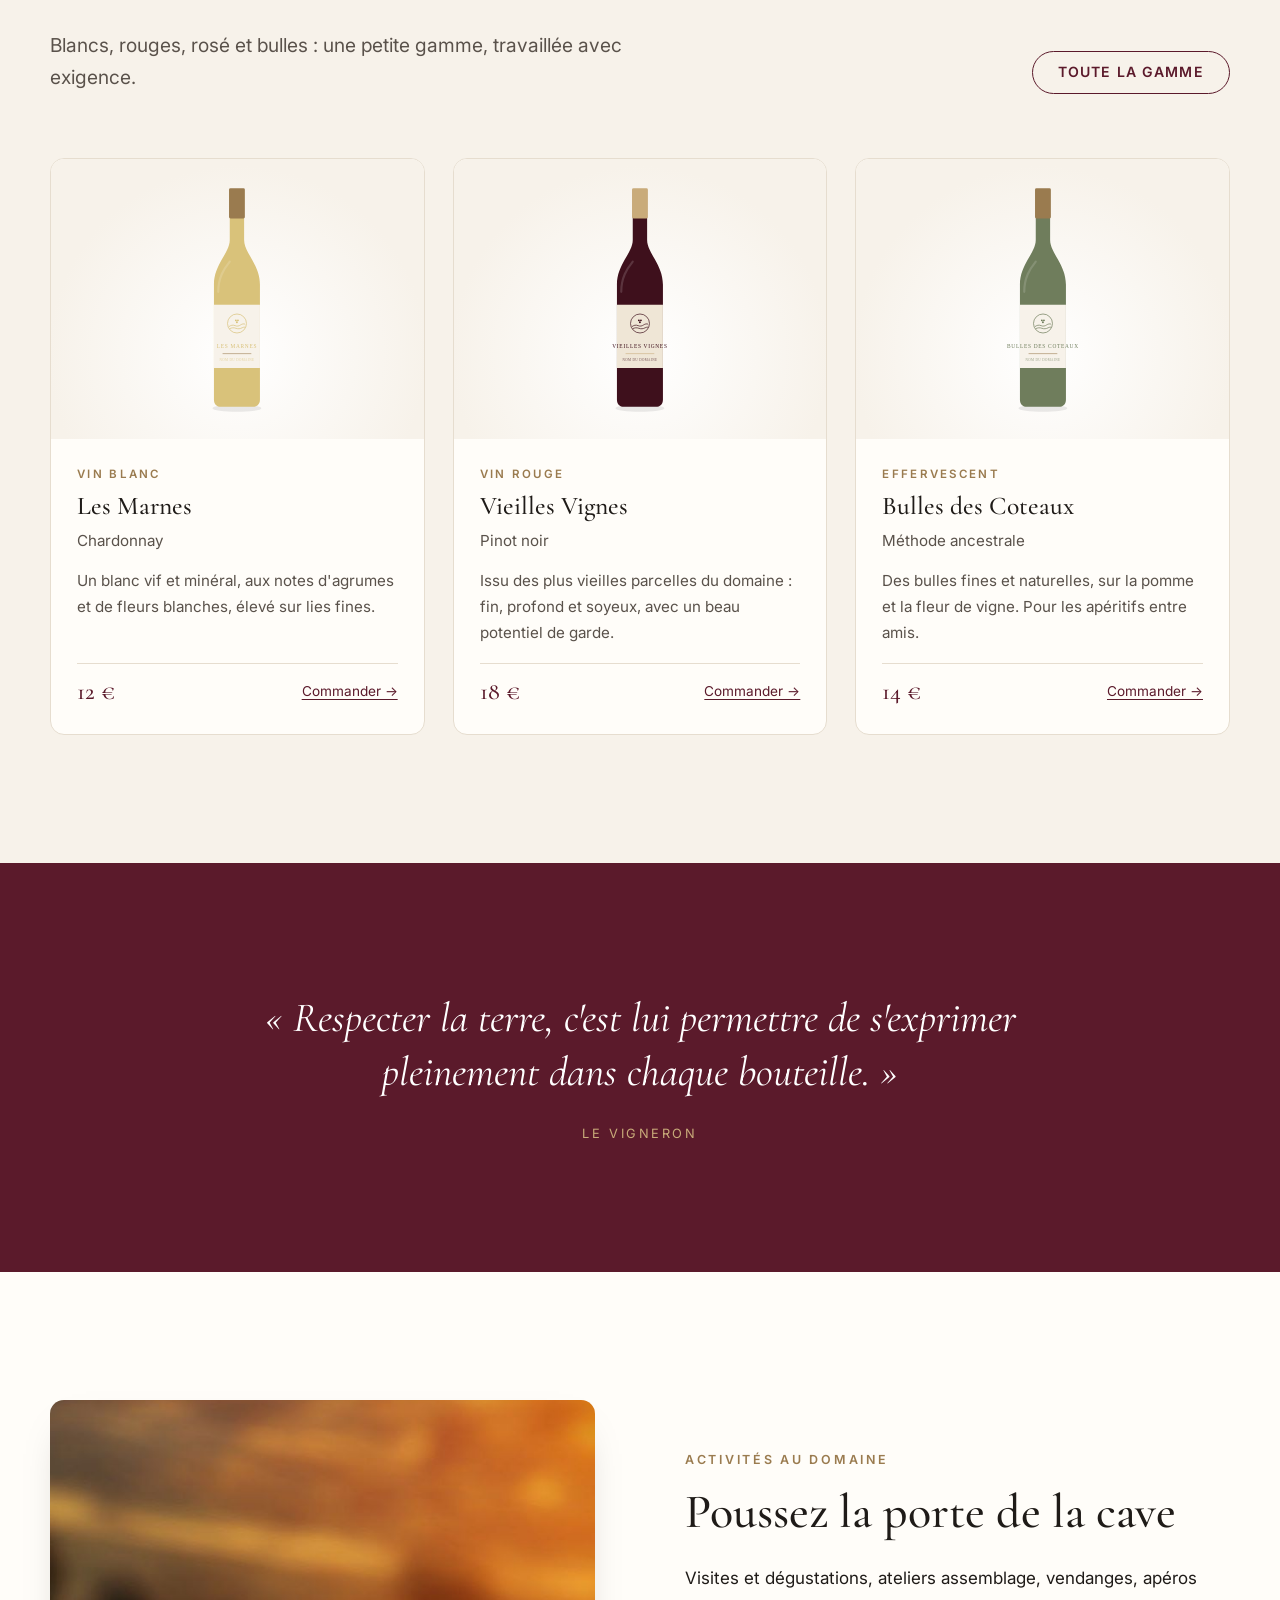
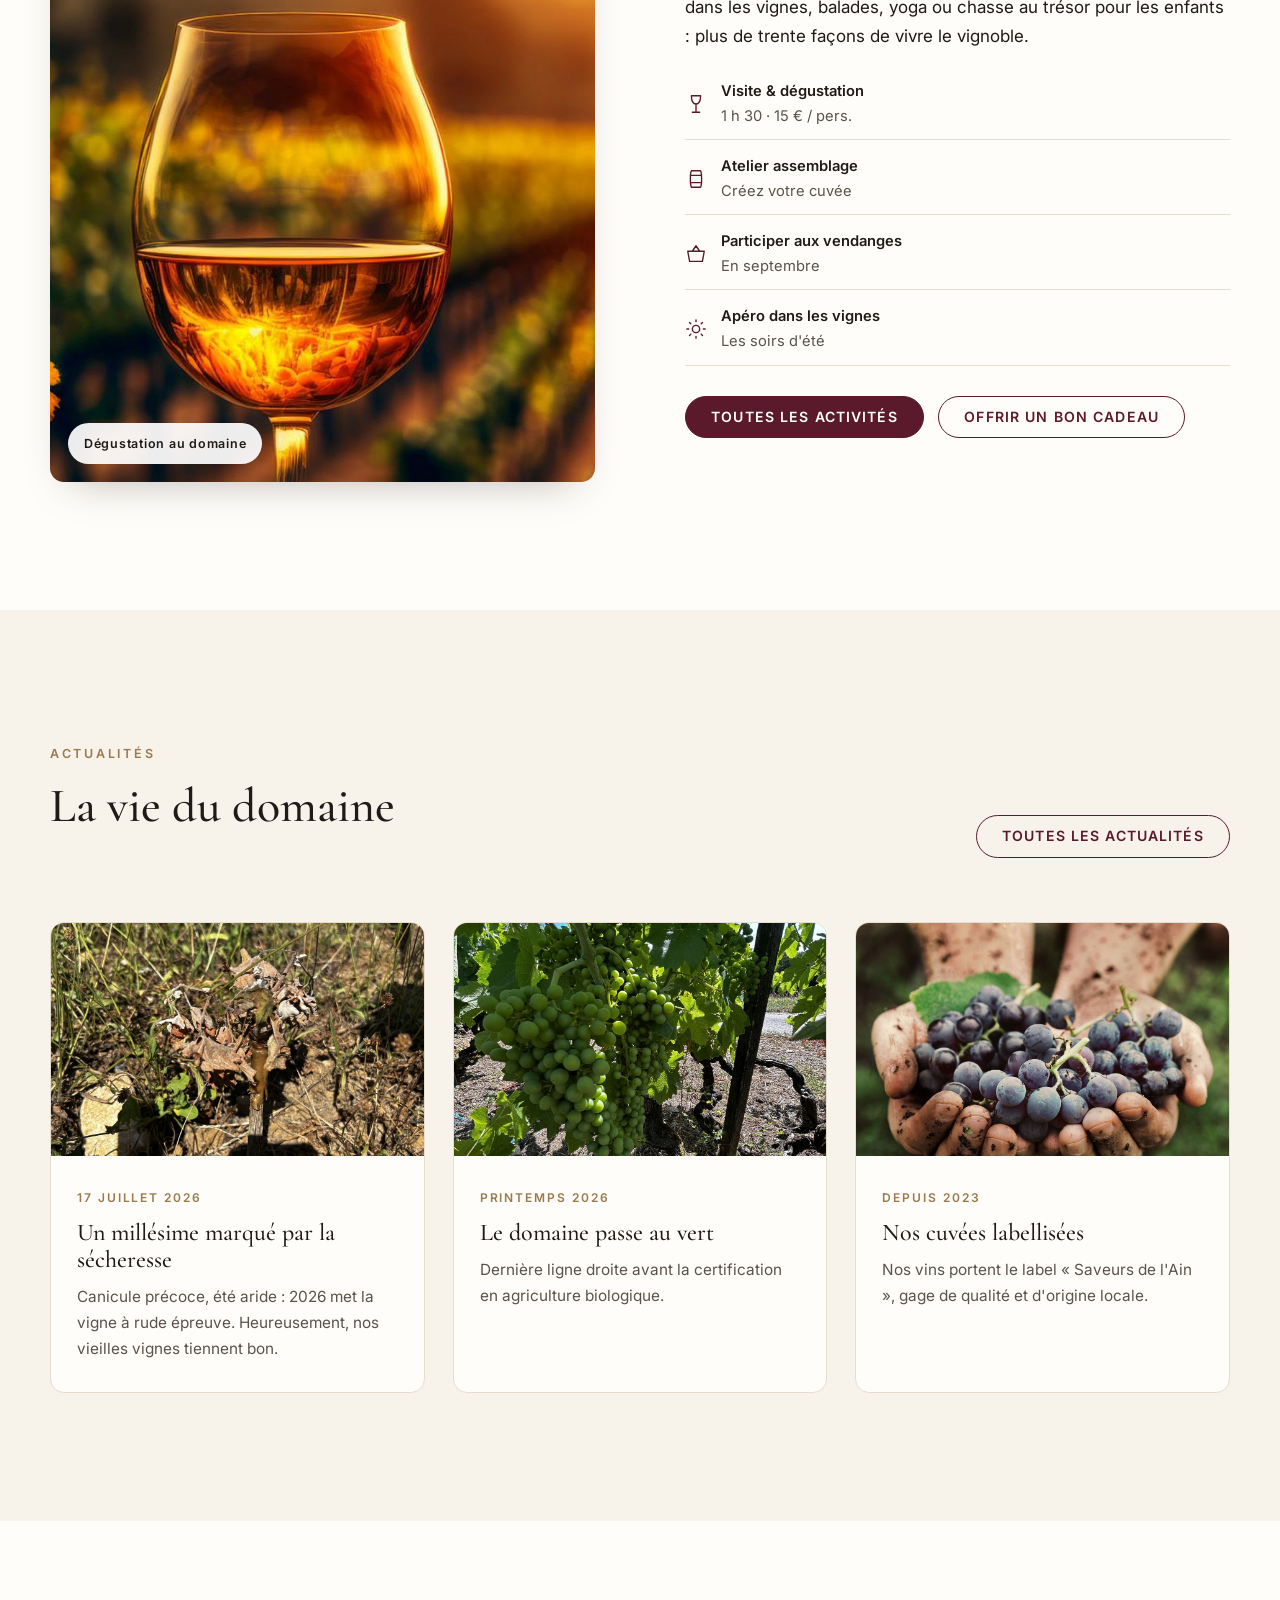
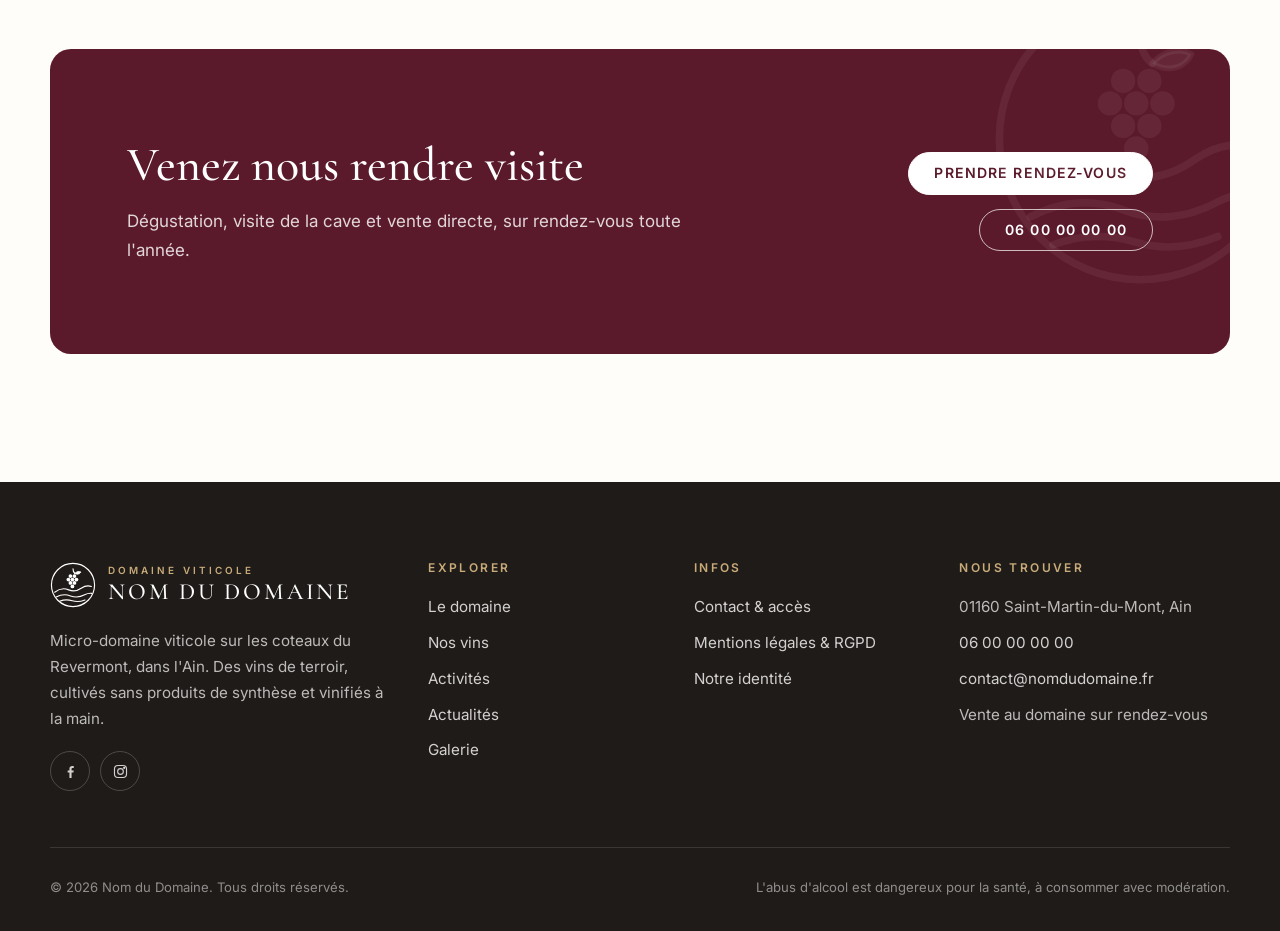
==== commit 264efe1b: "Retire le nom « Contreforts » et le remplace par un nom provisoire « Nom du Domaine » est utilisé pa" ====
--- a/index.html
+++ b/index.html
@@ -3,11 +3,11 @@
 <head>
   <meta charset="UTF-8">
   <meta name="viewport" content="width=device-width, initial-scale=1">
-  <title>Domaine des Contreforts — Vins du Revermont, Ain</title>
-  <meta name="description" content="Domaine des Contreforts : micro-domaine viticole à Saint-Martin-du-Mont (Ain). Vins de terroir sans produits de synthèse, vente directe, visites et dégustations.">
+  <title>Nom du Domaine — Vins du Revermont, Ain</title>
+  <meta name="description" content="Nom du Domaine : micro-domaine viticole à Saint-Martin-du-Mont (Ain). Vins de terroir sans produits de synthèse, vente directe, visites et dégustations.">
   <meta name="theme-color" content="#5b1a2b">
-  <meta property="og:title" content="Domaine des Contreforts — Vins du Revermont, Ain">
-  <meta property="og:description" content="Domaine des Contreforts : micro-domaine viticole à Saint-Martin-du-Mont (Ain). Vins de terroir sans produits de synthèse, vente directe, visites et dégustations.">
+  <meta property="og:title" content="Nom du Domaine — Vins du Revermont, Ain">
+  <meta property="og:description" content="Nom du Domaine : micro-domaine viticole à Saint-Martin-du-Mont (Ain). Vins de terroir sans produits de synthèse, vente directe, visites et dégustations.">
   <meta property="og:type" content="website">
   <link rel="icon" href="assets/favicon.svg" type="image/svg+xml">
   <link rel="preconnect" href="https://fonts.googleapis.com">
@@ -20,7 +20,7 @@
 
   <header class="site-header">
     <div class="container">
-      <a class="brand" href="index.html" aria-label="Domaine des Contreforts — accueil"><svg viewBox="0 0 64 64" fill="none" stroke="currentColor" stroke-linecap="round" stroke-linejoin="round" aria-hidden="true"><circle cx="32" cy="32" r="30" stroke-width="1.6"/><path d="M32 9.5c0 3 .8 5 2.6 6.4" stroke-width="1.6"/><path d="M34.6 15.9c2.4-2.9 6.2-3.3 8.4-2-1.2 2.6-4.6 4.2-8.4 2Z" fill="currentColor" stroke-width="1.2"/><g fill="currentColor" stroke="none"><circle cx="28.4" cy="19.6" r="2.6"/><circle cx="34" cy="19.6" r="2.6"/><circle cx="25.6" cy="24.4" r="2.6"/><circle cx="31.2" cy="24.4" r="2.6"/><circle cx="36.8" cy="24.4" r="2.6"/><circle cx="28.4" cy="29.2" r="2.6"/><circle cx="34" cy="29.2" r="2.6"/><circle cx="31.2" cy="34" r="2.6"/></g><path d="M6.5 42c6-4.6 12.5-6.2 19.5-3.2 6.4 2.8 12.3 1.4 18-2.6 4.2-2.9 9-3.6 13.6-2.2" stroke-width="1.6"/><path d="M8.6 48.6c6.6-3.4 13.2-4 20-1.4 6.6 2.5 13.6 1.6 19.6-1.6 3.4-1.8 6.6-2.4 9.8-2" stroke-width="1.6"/><path d="M13.4 54.6c5.8-2.2 11.6-2.4 17.6-.6 5.8 1.7 11.8 1.2 17.6-1.2" stroke-width="1.6"/></svg><span class="brand-text"><small>DOMAINE DES</small><strong>CONTREFORTS</strong></span></a>
+      <a class="brand" href="index.html" aria-label="Nom du Domaine — accueil"><svg viewBox="0 0 64 64" fill="none" stroke="currentColor" stroke-linecap="round" stroke-linejoin="round" aria-hidden="true"><circle cx="32" cy="32" r="30" stroke-width="1.6"/><path d="M32 9.5c0 3 .8 5 2.6 6.4" stroke-width="1.6"/><path d="M34.6 15.9c2.4-2.9 6.2-3.3 8.4-2-1.2 2.6-4.6 4.2-8.4 2Z" fill="currentColor" stroke-width="1.2"/><g fill="currentColor" stroke="none"><circle cx="28.4" cy="19.6" r="2.6"/><circle cx="34" cy="19.6" r="2.6"/><circle cx="25.6" cy="24.4" r="2.6"/><circle cx="31.2" cy="24.4" r="2.6"/><circle cx="36.8" cy="24.4" r="2.6"/><circle cx="28.4" cy="29.2" r="2.6"/><circle cx="34" cy="29.2" r="2.6"/><circle cx="31.2" cy="34" r="2.6"/></g><path d="M6.5 42c6-4.6 12.5-6.2 19.5-3.2 6.4 2.8 12.3 1.4 18-2.6 4.2-2.9 9-3.6 13.6-2.2" stroke-width="1.6"/><path d="M8.6 48.6c6.6-3.4 13.2-4 20-1.4 6.6 2.5 13.6 1.6 19.6-1.6 3.4-1.8 6.6-2.4 9.8-2" stroke-width="1.6"/><path d="M13.4 54.6c5.8-2.2 11.6-2.4 17.6-.6 5.8 1.7 11.8 1.2 17.6-1.2" stroke-width="1.6"/></svg><span class="brand-text"><small>DOMAINE VITICOLE</small><strong>NOM DU DOMAINE</strong></span></a>
       <button class="nav-toggle" type="button" aria-label="Ouvrir le menu" aria-expanded="false" aria-controls="menu"><span></span></button>
       <nav class="nav" id="menu" aria-label="Navigation principale">
         <ul><li><a href="index.html" aria-current="page">Accueil</a></li><li><a href="domaine.html">Le domaine</a></li><li><a href="vins.html">Nos vins</a></li><li><a href="activites.html">Activités</a></li><li><a href="actualites.html">Actualités</a></li><li><a href="galerie.html">Galerie</a></li><li><a class="btn" href="contact.html">Contact</a></li></ul>
@@ -33,7 +33,7 @@
       <div class="hero__art hero__art--photo"><img src="assets/img/vignoble-coucher-soleil.jpg" alt="Coucher de soleil sur le vignoble" style="object-position:30% center"></div>
       <div class="container">
         <span class="eyebrow">Micro-domaine viticole · Ain</span>
-        <h1>Des vins nés sur les contreforts du Revermont</h1>
+        <h1>Des vins de terroir au pied du Revermont</h1>
         <p>Un hectare et demi de vignes cultivées sans produits de synthèse, à Saint-Martin-du-Mont. Des cuvées sincères, travaillées à la main de la vigne à la bouteille.</p>
         <div class="btn-row">
           <a class="btn btn--light" href="vins.html">Découvrir nos vins</a>
@@ -77,7 +77,7 @@
         </div>
         <div class="cards">
           <div class="card reveal"><div class="card__icon"><svg viewBox="0 0 24 24" fill="none" stroke="currentColor" stroke-width="1.5" stroke-linecap="round" stroke-linejoin="round"><path d="M5 19c0-8 5-14 15-15-1 10-7 15-15 15Z"/><path d="M5 19 13 11"/></svg></div><h3>Une vigne vivante</h3><p>Aucun pesticide, désherbant ni produit de synthèse. Conversion vers l'agriculture biologique certifiée en cours.</p></div>
-          <div class="card reveal"><div class="card__icon"><svg viewBox="0 0 24 24" fill="none" stroke="currentColor" stroke-width="1.5" stroke-linecap="round" stroke-linejoin="round"><path d="m3 19 6-10 4 6 2-3 6 7Z"/></svg></div><h3>Un terroir singulier</h3><p>Les sols argilo-calcaires des contreforts du Revermont donnent des vins frais, droits et minéraux.</p></div>
+          <div class="card reveal"><div class="card__icon"><svg viewBox="0 0 24 24" fill="none" stroke="currentColor" stroke-width="1.5" stroke-linecap="round" stroke-linejoin="round"><path d="m3 19 6-10 4 6 2-3 6 7Z"/></svg></div><h3>Un terroir singulier</h3><p>Les sols argilo-calcaires des coteaux du Revermont donnent des vins frais, droits et minéraux.</p></div>
           <div class="card reveal"><div class="card__icon"><svg viewBox="0 0 24 24" fill="none" stroke="currentColor" stroke-width="1.5" stroke-linecap="round" stroke-linejoin="round"><path d="M8 13V5a1.5 1.5 0 0 1 3 0v6M11 10V4a1.5 1.5 0 0 1 3 0v6M14 10V5.5a1.5 1.5 0 0 1 3 0V14c0 4-2.5 6.5-6 6.5-3 0-4.5-1.5-6-4L3.5 14a1.5 1.5 0 0 1 2.5-1.6L8 15"/></svg></div><h3>Le fait-main</h3><p>De la taille à l'étiquetage, chaque geste est réalisé à la main, en petites quantités.</p></div>
         </div>
       </div>
@@ -91,7 +91,7 @@
         </div>
         <div class="cards">
           <article class="wine reveal" data-type="blanc">
-            <div class="wine__bottle"><svg viewBox="0 0 100 320" aria-hidden="true"><ellipse cx="50" cy="312" rx="34" ry="5" fill="#000" opacity=".08"/><path d="M40 8 H60 V78 C60 96 82 112 82 140 V300 C82 306 78 310 72 310 H28 C22 310 18 306 18 300 V140 C18 112 40 96 40 78Z" fill="#d9c27a"/><rect x="39" y="6" width="22" height="42" rx="2" fill="#9a7b4f"/><rect x="18" y="168" width="64" height="88" fill="#f7f2ea"/><g transform="translate(36 180) scale(.44)" fill="none" stroke="#d9c27a" stroke-width="2.2"><circle cx="32" cy="32" r="30"/><path d="M6.5 42c6-4.6 12.5-6.2 19.5-3.2 6.4 2.8 12.3 1.4 18-2.6 4.2-2.9 9-3.6 13.6-2.2M8.6 48.6c6.6-3.4 13.2-4 20-1.4 6.6 2.5 13.6 1.6 19.6-1.6 3.4-1.8 6.6-2.4 9.8-2"/><g fill="#d9c27a" stroke="none"><circle cx="28.4" cy="22" r="3"/><circle cx="35" cy="22" r="3"/><circle cx="31.7" cy="28" r="3"/></g></g><text x="50" y="228" text-anchor="middle" font-family="Georgia, serif" font-size="7.5" letter-spacing="1" fill="#d9c27a">LES MARNES</text><path d="M30 236 H70" stroke="#9a7b4f" stroke-width=".8"/><text x="50" y="246" text-anchor="middle" font-family="Georgia, serif" font-size="5" letter-spacing="1.2" fill="#d9c27a" opacity=".7">CONTREFORTS</text><path d="M24 150 C24 130 32 118 40 108" stroke="#fff" stroke-width="3" opacity=".15" fill="none" stroke-linecap="round"/></svg></div>
+            <div class="wine__bottle"><svg viewBox="0 0 100 320" aria-hidden="true"><ellipse cx="50" cy="312" rx="34" ry="5" fill="#000" opacity=".08"/><path d="M40 8 H60 V78 C60 96 82 112 82 140 V300 C82 306 78 310 72 310 H28 C22 310 18 306 18 300 V140 C18 112 40 96 40 78Z" fill="#d9c27a"/><rect x="39" y="6" width="22" height="42" rx="2" fill="#9a7b4f"/><rect x="18" y="168" width="64" height="88" fill="#f7f2ea"/><g transform="translate(36 180) scale(.44)" fill="none" stroke="#d9c27a" stroke-width="2.2"><circle cx="32" cy="32" r="30"/><path d="M6.5 42c6-4.6 12.5-6.2 19.5-3.2 6.4 2.8 12.3 1.4 18-2.6 4.2-2.9 9-3.6 13.6-2.2M8.6 48.6c6.6-3.4 13.2-4 20-1.4 6.6 2.5 13.6 1.6 19.6-1.6 3.4-1.8 6.6-2.4 9.8-2"/><g fill="#d9c27a" stroke="none"><circle cx="28.4" cy="22" r="3"/><circle cx="35" cy="22" r="3"/><circle cx="31.7" cy="28" r="3"/></g></g><text x="50" y="228" text-anchor="middle" font-family="Georgia, serif" font-size="7.5" letter-spacing="1" fill="#d9c27a">LES MARNES</text><path d="M30 236 H70" stroke="#9a7b4f" stroke-width=".8"/><text x="50" y="246" text-anchor="middle" font-family="Georgia, serif" font-size="4.6" letter-spacing=".5" fill="#d9c27a" opacity=".7">NOM DU DOMAINE</text><path d="M24 150 C24 130 32 118 40 108" stroke="#fff" stroke-width="3" opacity=".15" fill="none" stroke-linecap="round"/></svg></div>
             <div class="wine__body">
               <span class="wine__type">Vin blanc</span>
               <h3>Les Marnes</h3>
@@ -101,7 +101,7 @@
             </div>
           </article>
           <article class="wine reveal" data-type="rouge">
-            <div class="wine__bottle"><svg viewBox="0 0 100 320" aria-hidden="true"><ellipse cx="50" cy="312" rx="34" ry="5" fill="#000" opacity=".08"/><path d="M40 8 H60 V78 C60 96 82 112 82 140 V300 C82 306 78 310 72 310 H28 C22 310 18 306 18 300 V140 C18 112 40 96 40 78Z" fill="#3e101c"/><rect x="39" y="6" width="22" height="42" rx="2" fill="#c9ab7a"/><rect x="18" y="168" width="64" height="88" fill="#efe6d6"/><g transform="translate(36 180) scale(.44)" fill="none" stroke="#3e101c" stroke-width="2.2"><circle cx="32" cy="32" r="30"/><path d="M6.5 42c6-4.6 12.5-6.2 19.5-3.2 6.4 2.8 12.3 1.4 18-2.6 4.2-2.9 9-3.6 13.6-2.2M8.6 48.6c6.6-3.4 13.2-4 20-1.4 6.6 2.5 13.6 1.6 19.6-1.6 3.4-1.8 6.6-2.4 9.8-2"/><g fill="#3e101c" stroke="none"><circle cx="28.4" cy="22" r="3"/><circle cx="35" cy="22" r="3"/><circle cx="31.7" cy="28" r="3"/></g></g><text x="50" y="228" text-anchor="middle" font-family="Georgia, serif" font-size="7.5" letter-spacing="1" fill="#3e101c">VIEILLES VIGNES</text><path d="M30 236 H70" stroke="#c9ab7a" stroke-width=".8"/><text x="50" y="246" text-anchor="middle" font-family="Georgia, serif" font-size="5" letter-spacing="1.2" fill="#3e101c" opacity=".7">CONTREFORTS</text><path d="M24 150 C24 130 32 118 40 108" stroke="#fff" stroke-width="3" opacity=".15" fill="none" stroke-linecap="round"/></svg></div>
+            <div class="wine__bottle"><svg viewBox="0 0 100 320" aria-hidden="true"><ellipse cx="50" cy="312" rx="34" ry="5" fill="#000" opacity=".08"/><path d="M40 8 H60 V78 C60 96 82 112 82 140 V300 C82 306 78 310 72 310 H28 C22 310 18 306 18 300 V140 C18 112 40 96 40 78Z" fill="#3e101c"/><rect x="39" y="6" width="22" height="42" rx="2" fill="#c9ab7a"/><rect x="18" y="168" width="64" height="88" fill="#efe6d6"/><g transform="translate(36 180) scale(.44)" fill="none" stroke="#3e101c" stroke-width="2.2"><circle cx="32" cy="32" r="30"/><path d="M6.5 42c6-4.6 12.5-6.2 19.5-3.2 6.4 2.8 12.3 1.4 18-2.6 4.2-2.9 9-3.6 13.6-2.2M8.6 48.6c6.6-3.4 13.2-4 20-1.4 6.6 2.5 13.6 1.6 19.6-1.6 3.4-1.8 6.6-2.4 9.8-2"/><g fill="#3e101c" stroke="none"><circle cx="28.4" cy="22" r="3"/><circle cx="35" cy="22" r="3"/><circle cx="31.7" cy="28" r="3"/></g></g><text x="50" y="228" text-anchor="middle" font-family="Georgia, serif" font-size="7.5" letter-spacing="1" fill="#3e101c">VIEILLES VIGNES</text><path d="M30 236 H70" stroke="#c9ab7a" stroke-width=".8"/><text x="50" y="246" text-anchor="middle" font-family="Georgia, serif" font-size="4.6" letter-spacing=".5" fill="#3e101c" opacity=".7">NOM DU DOMAINE</text><path d="M24 150 C24 130 32 118 40 108" stroke="#fff" stroke-width="3" opacity=".15" fill="none" stroke-linecap="round"/></svg></div>
             <div class="wine__body">
               <span class="wine__type">Vin rouge</span>
               <h3>Vieilles Vignes</h3>
@@ -111,7 +111,7 @@
             </div>
           </article>
           <article class="wine reveal" data-type="effervescent">
-            <div class="wine__bottle"><svg viewBox="0 0 100 320" aria-hidden="true"><ellipse cx="50" cy="312" rx="34" ry="5" fill="#000" opacity=".08"/><path d="M40 8 H60 V78 C60 96 82 112 82 140 V300 C82 306 78 310 72 310 H28 C22 310 18 306 18 300 V140 C18 112 40 96 40 78Z" fill="#6f7d5c"/><rect x="39" y="6" width="22" height="42" rx="2" fill="#9a7b4f"/><rect x="18" y="168" width="64" height="88" fill="#f7f2ea"/><g transform="translate(36 180) scale(.44)" fill="none" stroke="#6f7d5c" stroke-width="2.2"><circle cx="32" cy="32" r="30"/><path d="M6.5 42c6-4.6 12.5-6.2 19.5-3.2 6.4 2.8 12.3 1.4 18-2.6 4.2-2.9 9-3.6 13.6-2.2M8.6 48.6c6.6-3.4 13.2-4 20-1.4 6.6 2.5 13.6 1.6 19.6-1.6 3.4-1.8 6.6-2.4 9.8-2"/><g fill="#6f7d5c" stroke="none"><circle cx="28.4" cy="22" r="3"/><circle cx="35" cy="22" r="3"/><circle cx="31.7" cy="28" r="3"/></g></g><text x="50" y="228" text-anchor="middle" font-family="Georgia, serif" font-size="7.5" letter-spacing="1" fill="#6f7d5c">BULLES DES COTEAUX</text><path d="M30 236 H70" stroke="#9a7b4f" stroke-width=".8"/><text x="50" y="246" text-anchor="middle" font-family="Georgia, serif" font-size="5" letter-spacing="1.2" fill="#6f7d5c" opacity=".7">CONTREFORTS</text><path d="M24 150 C24 130 32 118 40 108" stroke="#fff" stroke-width="3" opacity=".15" fill="none" stroke-linecap="round"/></svg></div>
+            <div class="wine__bottle"><svg viewBox="0 0 100 320" aria-hidden="true"><ellipse cx="50" cy="312" rx="34" ry="5" fill="#000" opacity=".08"/><path d="M40 8 H60 V78 C60 96 82 112 82 140 V300 C82 306 78 310 72 310 H28 C22 310 18 306 18 300 V140 C18 112 40 96 40 78Z" fill="#6f7d5c"/><rect x="39" y="6" width="22" height="42" rx="2" fill="#9a7b4f"/><rect x="18" y="168" width="64" height="88" fill="#f7f2ea"/><g transform="translate(36 180) scale(.44)" fill="none" stroke="#6f7d5c" stroke-width="2.2"><circle cx="32" cy="32" r="30"/><path d="M6.5 42c6-4.6 12.5-6.2 19.5-3.2 6.4 2.8 12.3 1.4 18-2.6 4.2-2.9 9-3.6 13.6-2.2M8.6 48.6c6.6-3.4 13.2-4 20-1.4 6.6 2.5 13.6 1.6 19.6-1.6 3.4-1.8 6.6-2.4 9.8-2"/><g fill="#6f7d5c" stroke="none"><circle cx="28.4" cy="22" r="3"/><circle cx="35" cy="22" r="3"/><circle cx="31.7" cy="28" r="3"/></g></g><text x="50" y="228" text-anchor="middle" font-family="Georgia, serif" font-size="7.5" letter-spacing="1" fill="#6f7d5c">BULLES DES COTEAUX</text><path d="M30 236 H70" stroke="#9a7b4f" stroke-width=".8"/><text x="50" y="246" text-anchor="middle" font-family="Georgia, serif" font-size="4.6" letter-spacing=".5" fill="#6f7d5c" opacity=".7">NOM DU DOMAINE</text><path d="M24 150 C24 130 32 118 40 108" stroke="#fff" stroke-width="3" opacity=".15" fill="none" stroke-linecap="round"/></svg></div>
             <div class="wine__body">
               <span class="wine__type">Effervescent</span>
               <h3>Bulles des Coteaux</h3>
@@ -184,8 +184,8 @@
     <div class="container">
       <div class="footer-grid">
         <div>
-          <a class="brand" href="index.html"><svg viewBox="0 0 64 64" fill="none" stroke="currentColor" stroke-linecap="round" stroke-linejoin="round" aria-hidden="true"><circle cx="32" cy="32" r="30" stroke-width="1.6"/><path d="M32 9.5c0 3 .8 5 2.6 6.4" stroke-width="1.6"/><path d="M34.6 15.9c2.4-2.9 6.2-3.3 8.4-2-1.2 2.6-4.6 4.2-8.4 2Z" fill="currentColor" stroke-width="1.2"/><g fill="currentColor" stroke="none"><circle cx="28.4" cy="19.6" r="2.6"/><circle cx="34" cy="19.6" r="2.6"/><circle cx="25.6" cy="24.4" r="2.6"/><circle cx="31.2" cy="24.4" r="2.6"/><circle cx="36.8" cy="24.4" r="2.6"/><circle cx="28.4" cy="29.2" r="2.6"/><circle cx="34" cy="29.2" r="2.6"/><circle cx="31.2" cy="34" r="2.6"/></g><path d="M6.5 42c6-4.6 12.5-6.2 19.5-3.2 6.4 2.8 12.3 1.4 18-2.6 4.2-2.9 9-3.6 13.6-2.2" stroke-width="1.6"/><path d="M8.6 48.6c6.6-3.4 13.2-4 20-1.4 6.6 2.5 13.6 1.6 19.6-1.6 3.4-1.8 6.6-2.4 9.8-2" stroke-width="1.6"/><path d="M13.4 54.6c5.8-2.2 11.6-2.4 17.6-.6 5.8 1.7 11.8 1.2 17.6-1.2" stroke-width="1.6"/></svg><span class="brand-text"><small>DOMAINE DES</small><strong>CONTREFORTS</strong></span></a>
-          <p>Micro-domaine viticole sur les contreforts du Revermont, dans l'Ain. Des vins de terroir, cultivés sans produits de synthèse et vinifiés à la main.</p>
+          <a class="brand" href="index.html"><svg viewBox="0 0 64 64" fill="none" stroke="currentColor" stroke-linecap="round" stroke-linejoin="round" aria-hidden="true"><circle cx="32" cy="32" r="30" stroke-width="1.6"/><path d="M32 9.5c0 3 .8 5 2.6 6.4" stroke-width="1.6"/><path d="M34.6 15.9c2.4-2.9 6.2-3.3 8.4-2-1.2 2.6-4.6 4.2-8.4 2Z" fill="currentColor" stroke-width="1.2"/><g fill="currentColor" stroke="none"><circle cx="28.4" cy="19.6" r="2.6"/><circle cx="34" cy="19.6" r="2.6"/><circle cx="25.6" cy="24.4" r="2.6"/><circle cx="31.2" cy="24.4" r="2.6"/><circle cx="36.8" cy="24.4" r="2.6"/><circle cx="28.4" cy="29.2" r="2.6"/><circle cx="34" cy="29.2" r="2.6"/><circle cx="31.2" cy="34" r="2.6"/></g><path d="M6.5 42c6-4.6 12.5-6.2 19.5-3.2 6.4 2.8 12.3 1.4 18-2.6 4.2-2.9 9-3.6 13.6-2.2" stroke-width="1.6"/><path d="M8.6 48.6c6.6-3.4 13.2-4 20-1.4 6.6 2.5 13.6 1.6 19.6-1.6 3.4-1.8 6.6-2.4 9.8-2" stroke-width="1.6"/><path d="M13.4 54.6c5.8-2.2 11.6-2.4 17.6-.6 5.8 1.7 11.8 1.2 17.6-1.2" stroke-width="1.6"/></svg><span class="brand-text"><small>DOMAINE VITICOLE</small><strong>NOM DU DOMAINE</strong></span></a>
+          <p>Micro-domaine viticole sur les coteaux du Revermont, dans l'Ain. Des vins de terroir, cultivés sans produits de synthèse et vinifiés à la main.</p>
           <div class="socials">
             <a href="#" aria-label="Facebook"><svg viewBox="0 0 24 24" fill="currentColor"><path d="M13.5 21v-7.5h2.6l.4-3h-3V8.6c0-.9.3-1.5 1.5-1.5h1.6V4.4c-.3 0-1.2-.1-2.3-.1-2.3 0-3.8 1.4-3.8 3.9v2.3H8v3h2.5V21h3Z"/></svg></a>
             <a href="#" aria-label="Instagram"><svg viewBox="0 0 24 24" fill="none" stroke="currentColor" stroke-width="1.6"><rect x="3.5" y="3.5" width="17" height="17" rx="5"/><circle cx="12" cy="12" r="4"/><circle cx="17.2" cy="6.8" r=".8" fill="currentColor"/></svg></a>
@@ -214,13 +214,13 @@
           <ul>
             <li>01160 Saint-Martin-du-Mont, Ain</li>
             <li><a href="tel:+33600000000">06 00 00 00 00</a></li>
-            <li><a href="mailto:contact@domaine-contreforts.fr">contact@domaine-contreforts.fr</a></li>
+            <li><a href="mailto:contact@nomdudomaine.fr">contact@nomdudomaine.fr</a></li>
             <li>Vente au domaine sur rendez-vous</li>
           </ul>
         </div>
       </div>
       <div class="footer-bottom">
-        <p>© <span data-year>2026</span> Domaine des Contreforts. Tous droits réservés.</p>
+        <p>© <span data-year>2026</span> Nom du Domaine. Tous droits réservés.</p>
         <p>L'abus d'alcool est dangereux pour la santé, à consommer avec modération.</p>
       </div>
     </div>
--- a/css/style.css
+++ b/css/style.css
@@ -1,5 +1,5 @@
 /* ==========================================================================
-   Domaine des Contreforts — feuille de style principale
+   Site du domaine — feuille de style principale
    ========================================================================== */
 
 :root {
@@ -538,3 +538,8 @@
 .mini-list li { display: flex; align-items: center; gap: 14px; padding: 10px 0; border-bottom: 1px solid var(--line); font-size: .92rem; color: var(--ink-soft); }
 .mini-list svg { width: 22px; height: 22px; color: var(--wine); flex: none; }
 .mini-list strong { display: block; color: var(--ink); font-weight: 600; }
+
+@media (max-width: 440px) {
+  .site-header .brand-text strong { font-size: 1.15rem; letter-spacing: .06em; white-space: nowrap; }
+  .site-header .brand svg { width: 40px; height: 40px; }
+}
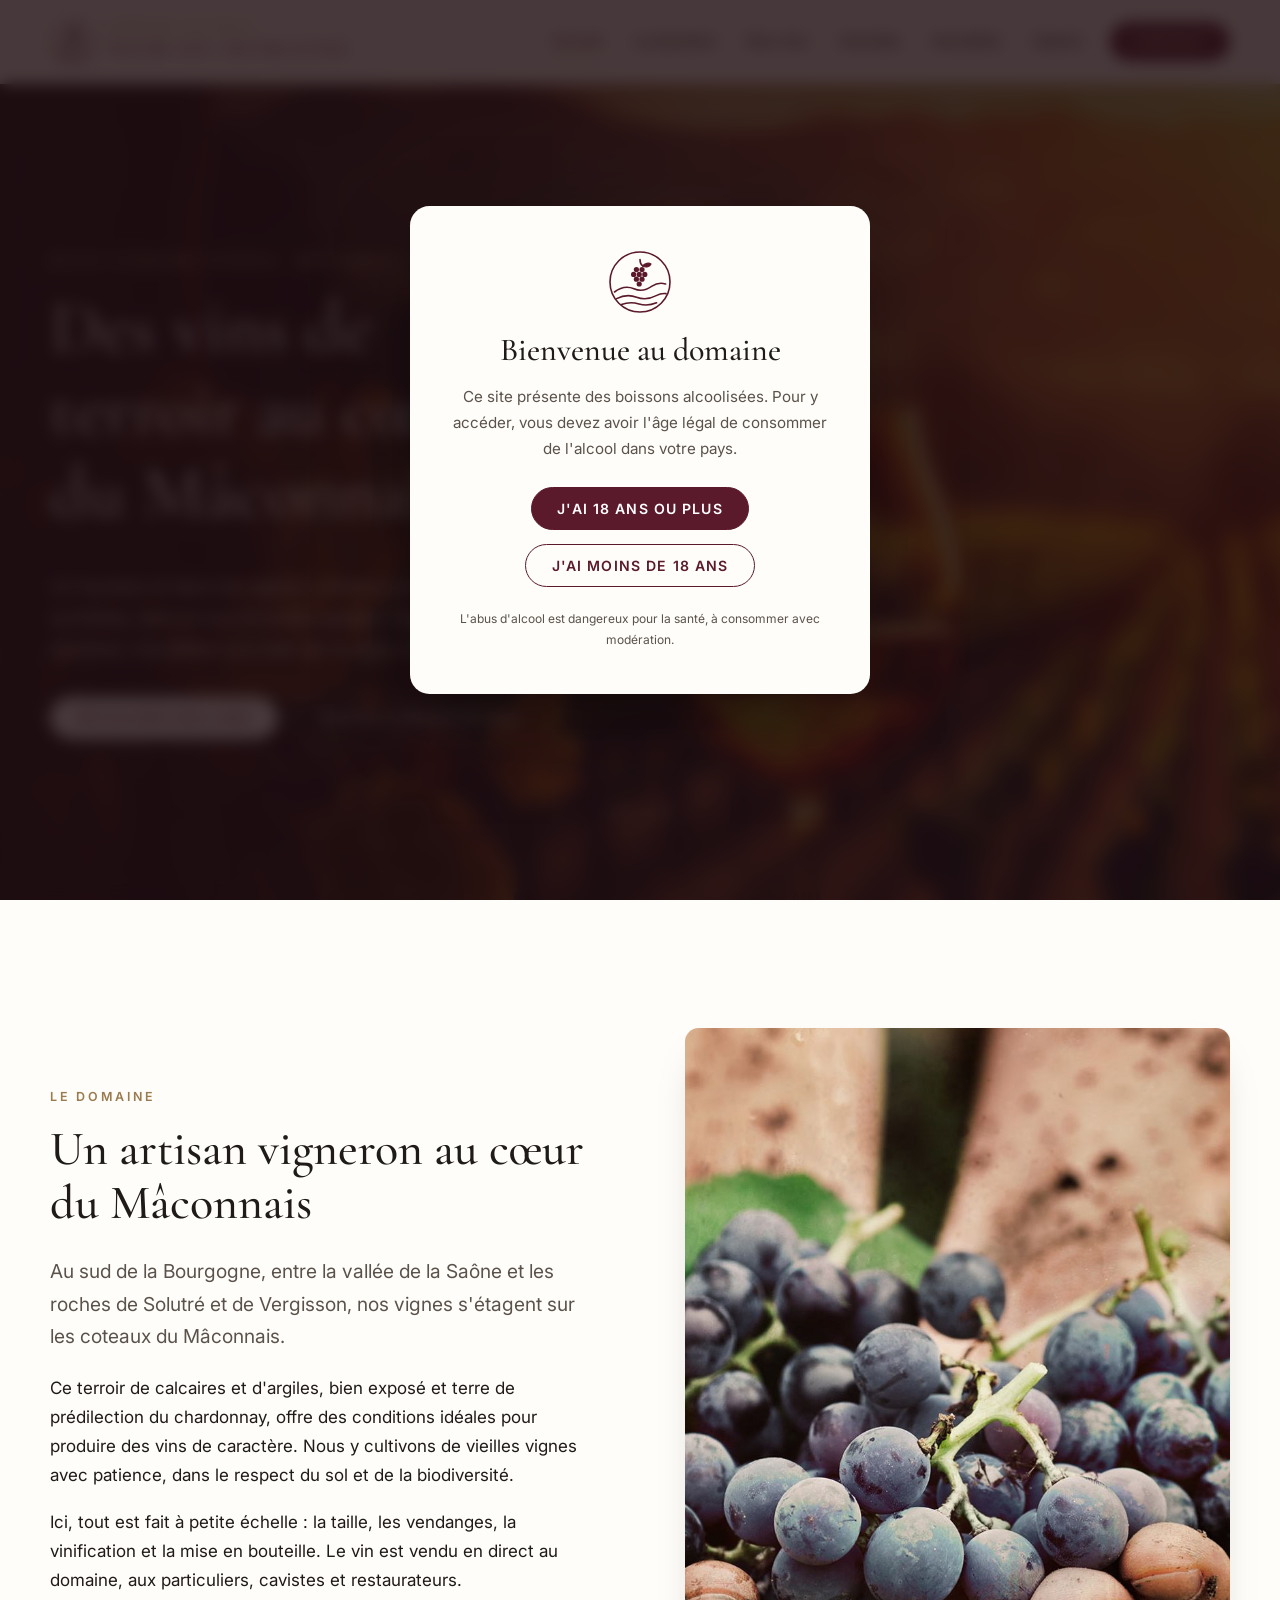
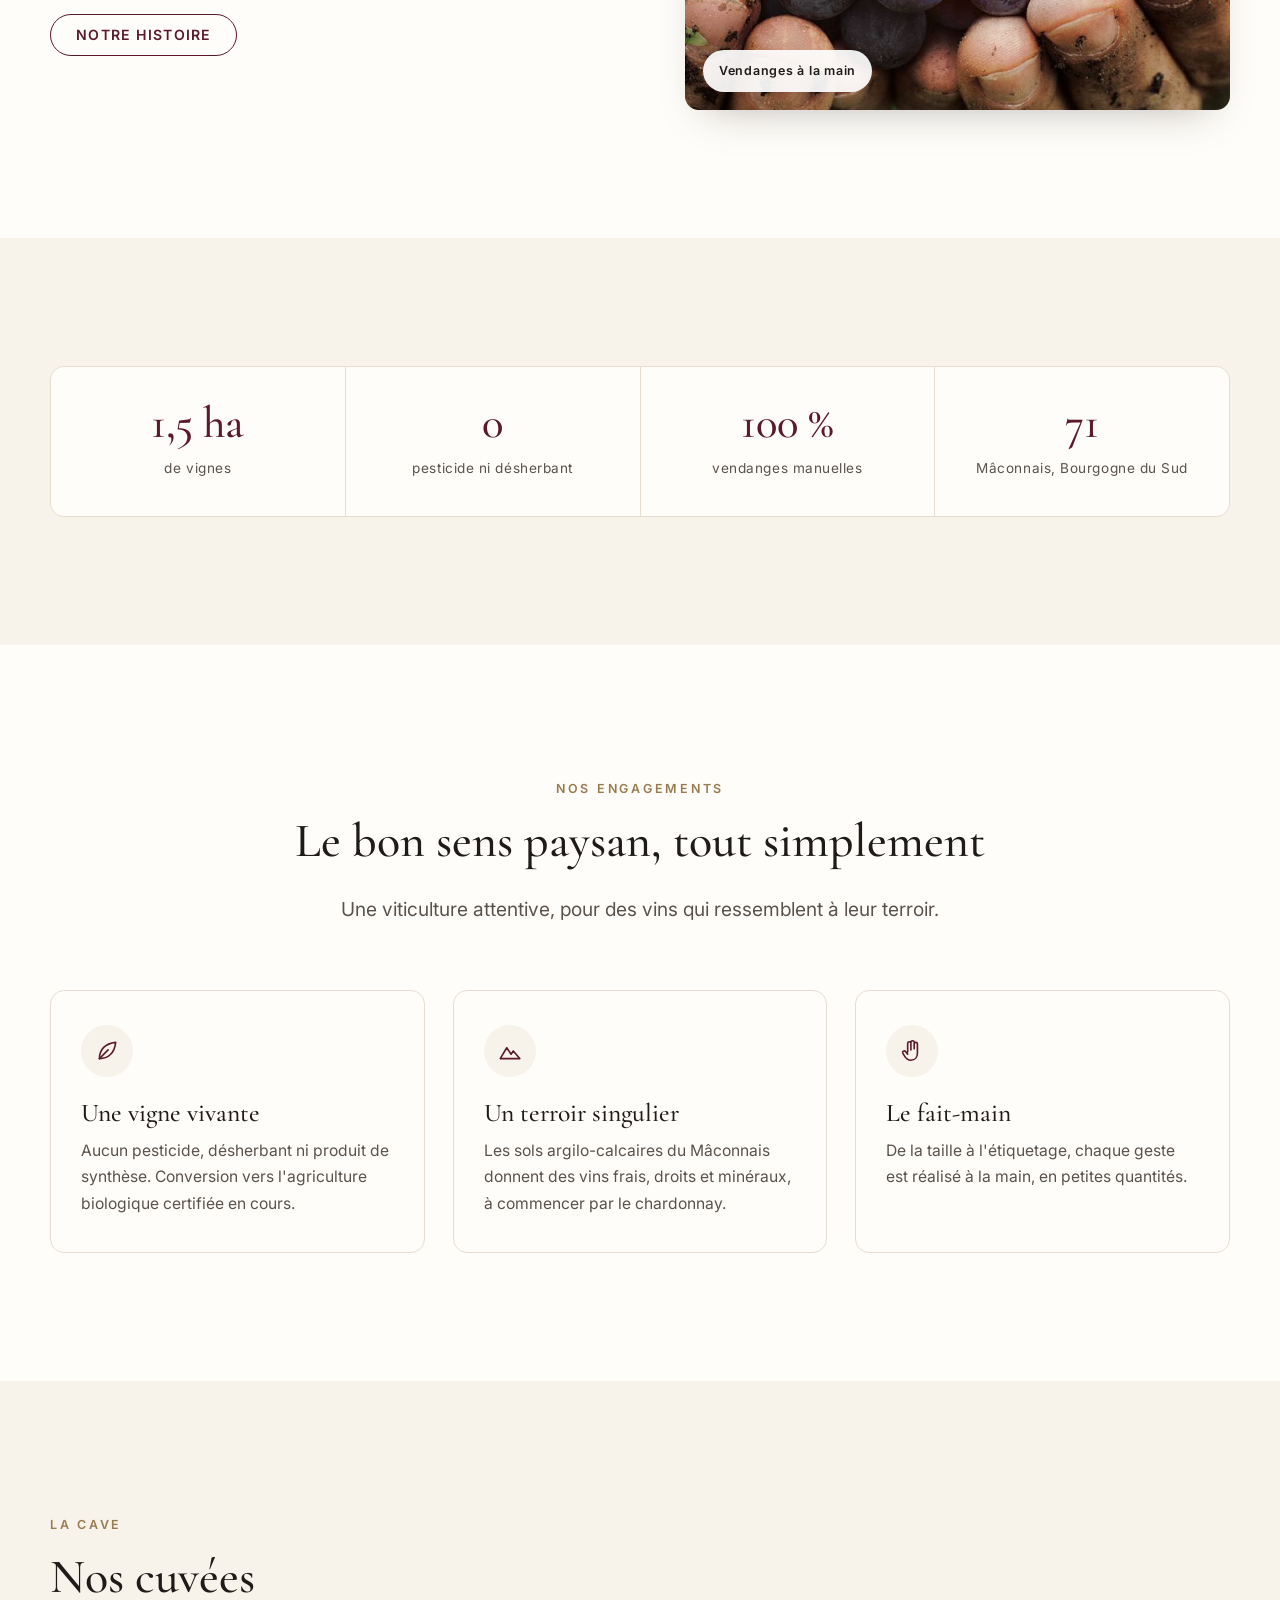
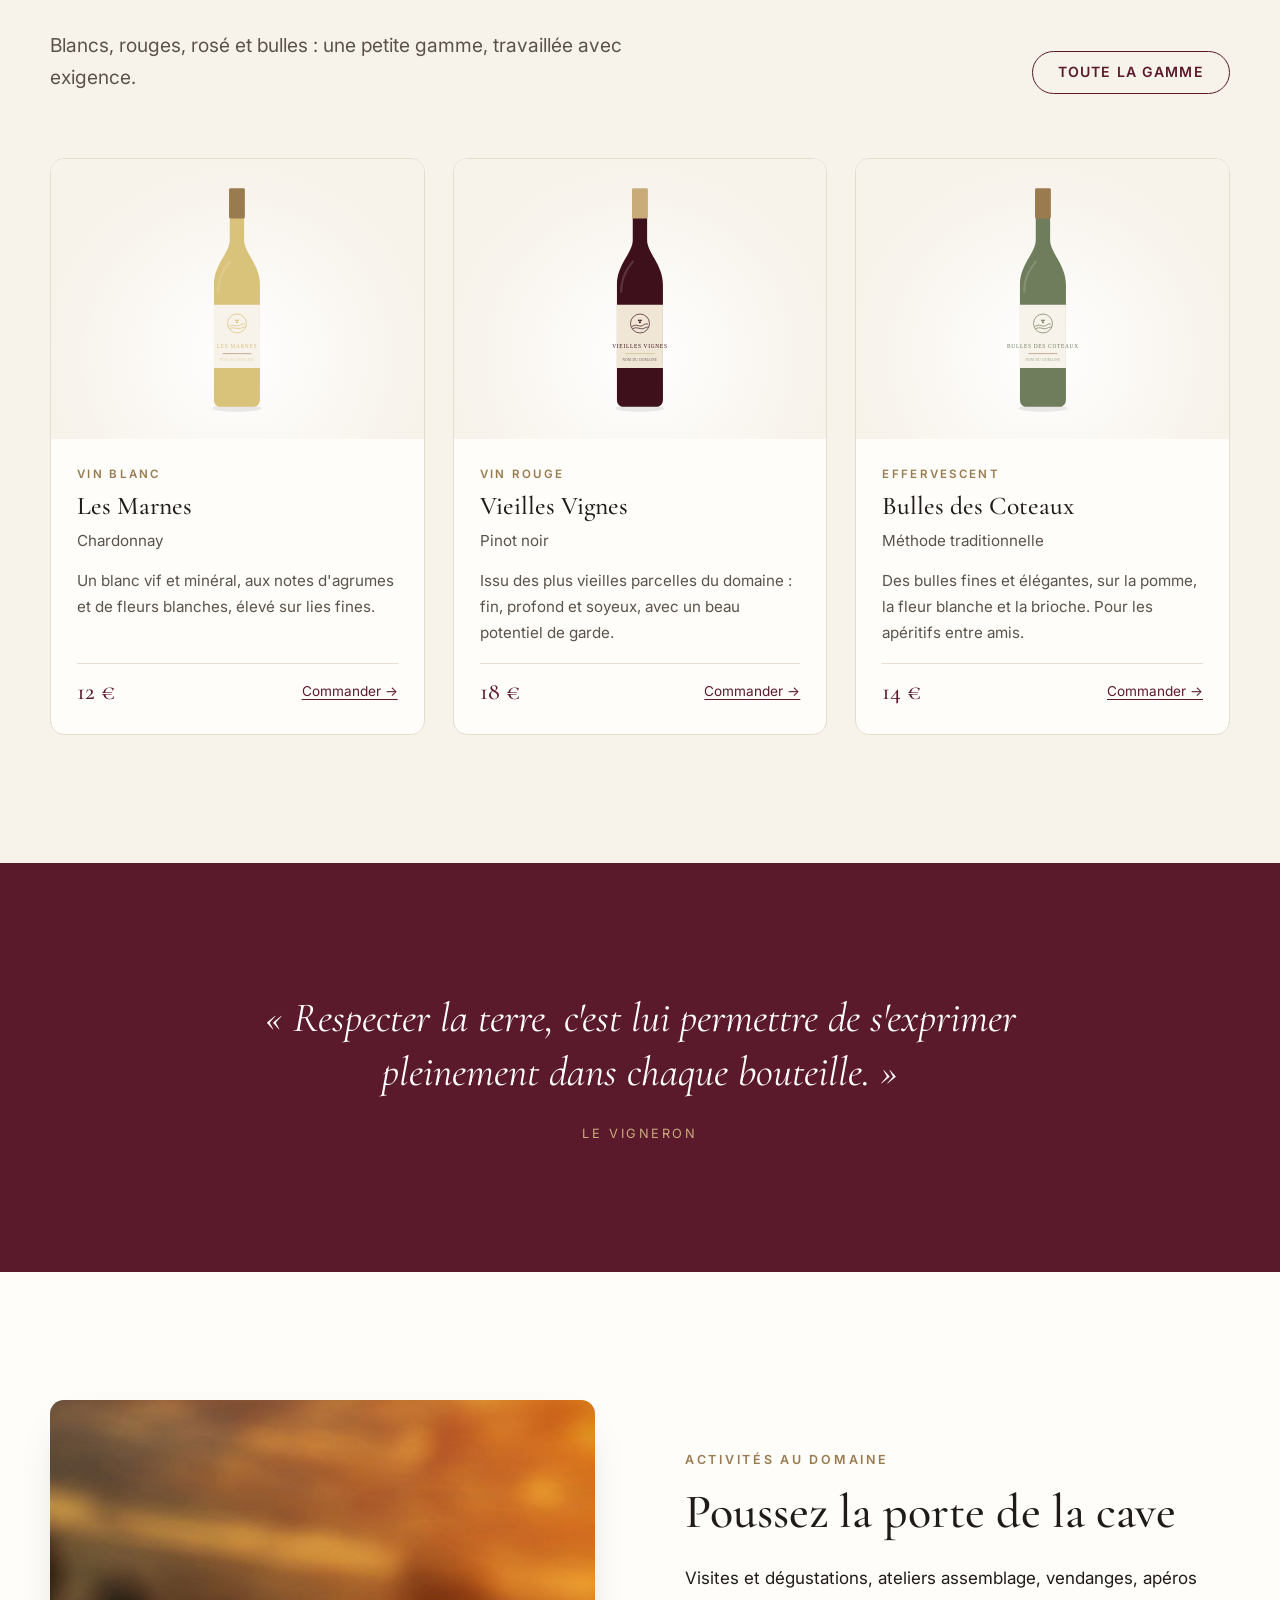
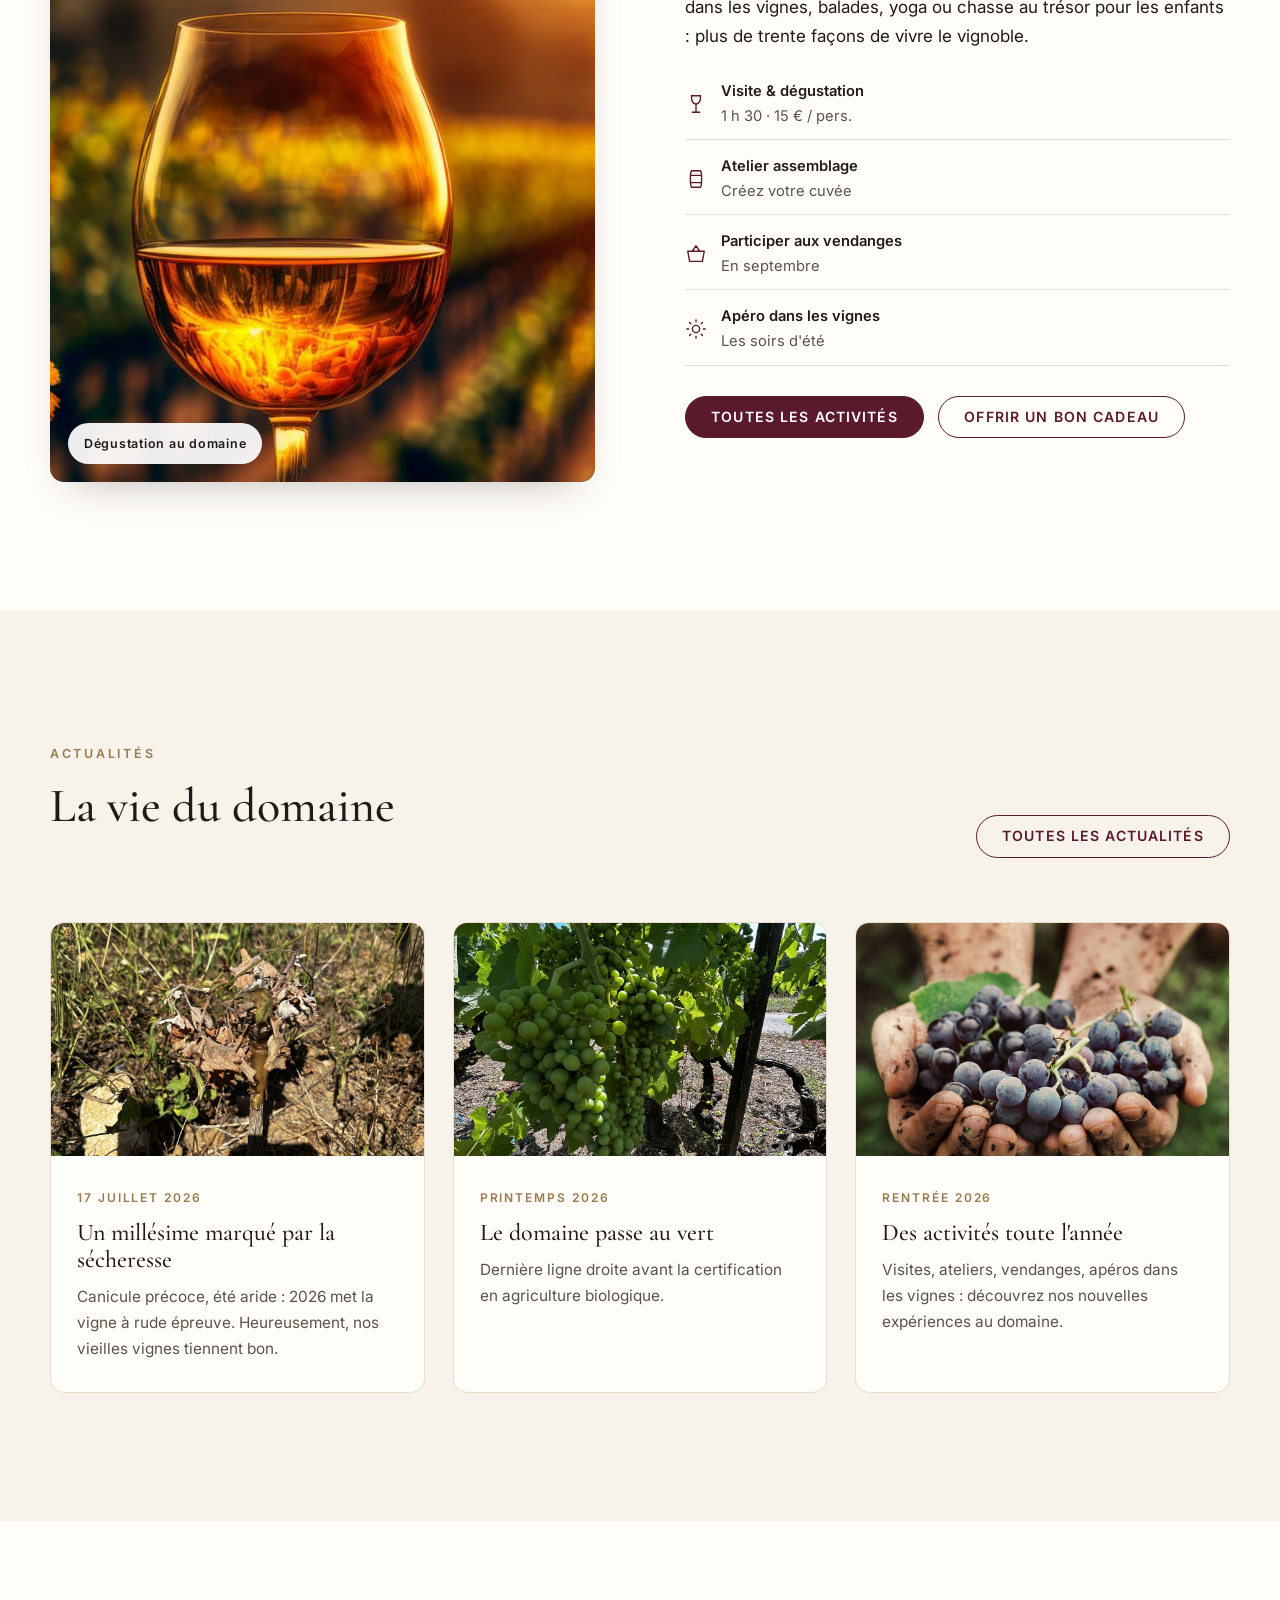
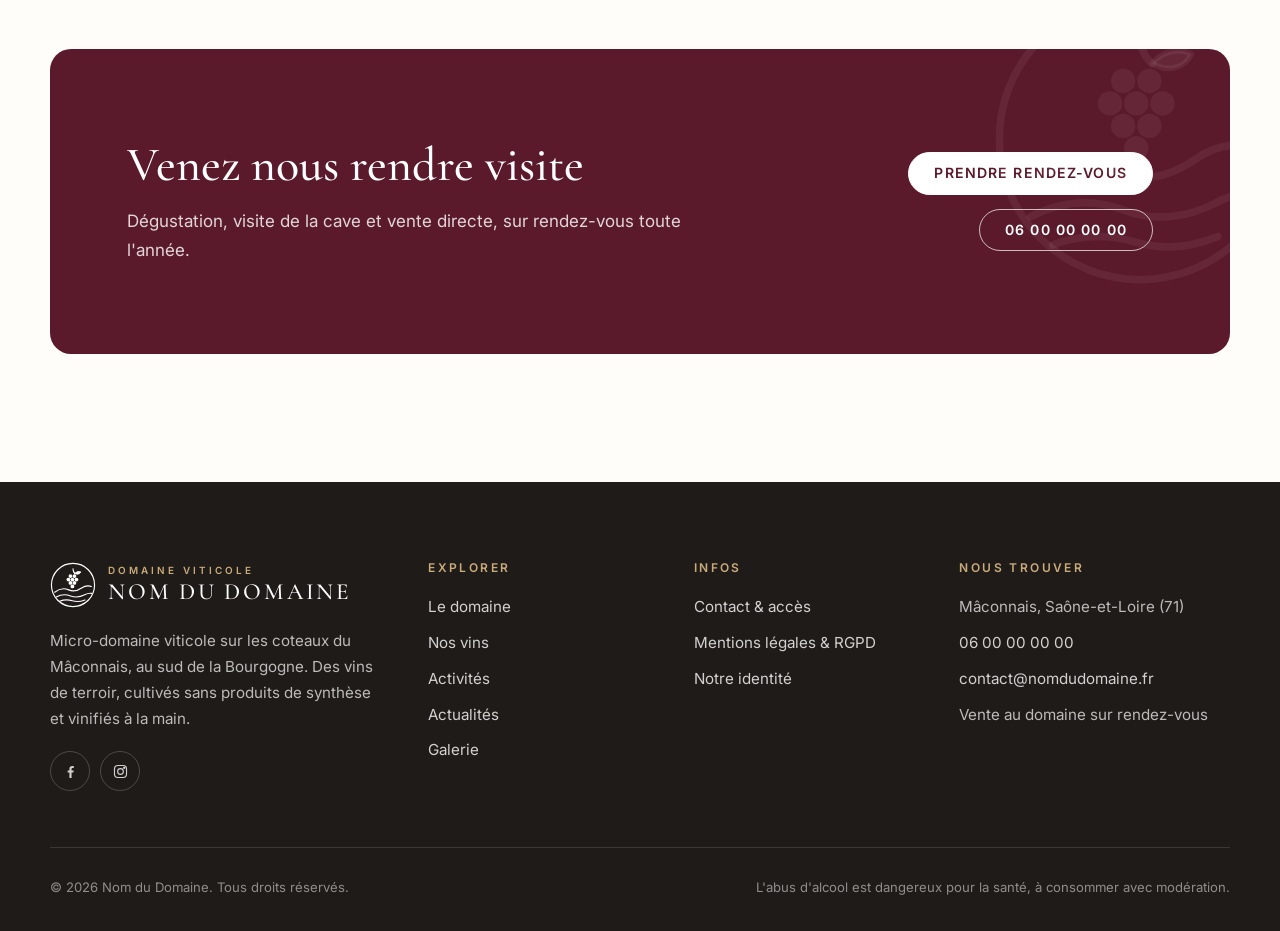
==== commit eb921df2: "Situe le domaine dans le Mâconnais (Bourgogne du Sud) Remplace toutes les références à l'Ain et au R" ====
--- a/index.html
+++ b/index.html
@@ -3,11 +3,11 @@
 <head>
   <meta charset="UTF-8">
   <meta name="viewport" content="width=device-width, initial-scale=1">
-  <title>Nom du Domaine — Vins du Revermont, Ain</title>
-  <meta name="description" content="Nom du Domaine : micro-domaine viticole à Saint-Martin-du-Mont (Ain). Vins de terroir sans produits de synthèse, vente directe, visites et dégustations.">
+  <title>Nom du Domaine — Vins du Mâconnais, Bourgogne</title>
+  <meta name="description" content="Nom du Domaine : micro-domaine viticole dans le Mâconnais (Saône-et-Loire). Vins de terroir sans produits de synthèse, vente directe, visites et dégustations.">
   <meta name="theme-color" content="#5b1a2b">
-  <meta property="og:title" content="Nom du Domaine — Vins du Revermont, Ain">
-  <meta property="og:description" content="Nom du Domaine : micro-domaine viticole à Saint-Martin-du-Mont (Ain). Vins de terroir sans produits de synthèse, vente directe, visites et dégustations.">
+  <meta property="og:title" content="Nom du Domaine — Vins du Mâconnais, Bourgogne">
+  <meta property="og:description" content="Nom du Domaine : micro-domaine viticole dans le Mâconnais (Saône-et-Loire). Vins de terroir sans produits de synthèse, vente directe, visites et dégustations.">
   <meta property="og:type" content="website">
   <link rel="icon" href="assets/favicon.svg" type="image/svg+xml">
   <link rel="preconnect" href="https://fonts.googleapis.com">
@@ -32,9 +32,9 @@
     <section class="hero">
       <div class="hero__art hero__art--photo"><img src="assets/img/vignoble-coucher-soleil.jpg" alt="Coucher de soleil sur le vignoble" style="object-position:30% center"></div>
       <div class="container">
-        <span class="eyebrow">Micro-domaine viticole · Ain</span>
-        <h1>Des vins de terroir au pied du Revermont</h1>
-        <p>Un hectare et demi de vignes cultivées sans produits de synthèse, à Saint-Martin-du-Mont. Des cuvées sincères, travaillées à la main de la vigne à la bouteille.</p>
+        <span class="eyebrow">Micro-domaine viticole · Mâconnais</span>
+        <h1>Des vins de terroir au cœur du Mâconnais</h1>
+        <p>Un hectare et demi de vignes cultivées sans produits de synthèse, dans le sud de la Bourgogne. Des cuvées sincères, travaillées à la main de la vigne à la bouteille.</p>
         <div class="btn-row">
           <a class="btn btn--light" href="vins.html">Découvrir nos vins</a>
           <a class="btn btn--outline-light" href="activites.html">Visites &amp; dégustations</a>
@@ -47,9 +47,9 @@
       <div class="container split">
         <div class="reveal">
           <span class="eyebrow">Le domaine</span>
-          <h2>Un artisan vigneron au cœur de l'Ain</h2>
-          <p class="lead">À vingt minutes de Bourg-en-Bresse, au nord du Bugey, nos vignes s'accrochent aux premiers reliefs du Revermont.</p>
-          <p>Ce terroir de marnes et de calcaires, bien exposé, offre des conditions idéales pour produire des vins de caractère. Nous y cultivons de vieilles vignes avec patience, dans le respect du sol et de la biodiversité.</p>
+          <h2>Un artisan vigneron au cœur du Mâconnais</h2>
+          <p class="lead">Au sud de la Bourgogne, entre la vallée de la Saône et les roches de Solutré et de Vergisson, nos vignes s'étagent sur les coteaux du Mâconnais.</p>
+          <p>Ce terroir de calcaires et d'argiles, bien exposé et terre de prédilection du chardonnay, offre des conditions idéales pour produire des vins de caractère. Nous y cultivons de vieilles vignes avec patience, dans le respect du sol et de la biodiversité.</p>
           <p>Ici, tout est fait à petite échelle : la taille, les vendanges, la vinification et la mise en bouteille. Le vin est vendu en direct au domaine, aux particuliers, cavistes et restaurateurs.</p>
           <a class="btn btn--ghost" href="domaine.html">Notre histoire</a>
         </div>
@@ -63,7 +63,7 @@
           <div class="stat"><strong>1,5 ha</strong><span>de vignes</span></div>
           <div class="stat"><strong>0</strong><span>pesticide ni désherbant</span></div>
           <div class="stat"><strong>100 %</strong><span>vendanges manuelles</span></div>
-          <div class="stat"><strong>20 min</strong><span>de Bourg-en-Bresse</span></div>
+          <div class="stat"><strong>71</strong><span>Mâconnais, Bourgogne du Sud</span></div>
         </div>
       </div>
     </section>
@@ -77,7 +77,7 @@
         </div>
         <div class="cards">
           <div class="card reveal"><div class="card__icon"><svg viewBox="0 0 24 24" fill="none" stroke="currentColor" stroke-width="1.5" stroke-linecap="round" stroke-linejoin="round"><path d="M5 19c0-8 5-14 15-15-1 10-7 15-15 15Z"/><path d="M5 19 13 11"/></svg></div><h3>Une vigne vivante</h3><p>Aucun pesticide, désherbant ni produit de synthèse. Conversion vers l'agriculture biologique certifiée en cours.</p></div>
-          <div class="card reveal"><div class="card__icon"><svg viewBox="0 0 24 24" fill="none" stroke="currentColor" stroke-width="1.5" stroke-linecap="round" stroke-linejoin="round"><path d="m3 19 6-10 4 6 2-3 6 7Z"/></svg></div><h3>Un terroir singulier</h3><p>Les sols argilo-calcaires des coteaux du Revermont donnent des vins frais, droits et minéraux.</p></div>
+          <div class="card reveal"><div class="card__icon"><svg viewBox="0 0 24 24" fill="none" stroke="currentColor" stroke-width="1.5" stroke-linecap="round" stroke-linejoin="round"><path d="m3 19 6-10 4 6 2-3 6 7Z"/></svg></div><h3>Un terroir singulier</h3><p>Les sols argilo-calcaires du Mâconnais donnent des vins frais, droits et minéraux, à commencer par le chardonnay.</p></div>
           <div class="card reveal"><div class="card__icon"><svg viewBox="0 0 24 24" fill="none" stroke="currentColor" stroke-width="1.5" stroke-linecap="round" stroke-linejoin="round"><path d="M8 13V5a1.5 1.5 0 0 1 3 0v6M11 10V4a1.5 1.5 0 0 1 3 0v6M14 10V5.5a1.5 1.5 0 0 1 3 0V14c0 4-2.5 6.5-6 6.5-3 0-4.5-1.5-6-4L3.5 14a1.5 1.5 0 0 1 2.5-1.6L8 15"/></svg></div><h3>Le fait-main</h3><p>De la taille à l'étiquetage, chaque geste est réalisé à la main, en petites quantités.</p></div>
         </div>
       </div>
@@ -115,8 +115,8 @@
             <div class="wine__body">
               <span class="wine__type">Effervescent</span>
               <h3>Bulles des Coteaux</h3>
-              <p class="wine__grape">Méthode ancestrale</p>
-              <p>Des bulles fines et naturelles, sur la pomme et la fleur de vigne. Pour les apéritifs entre amis.</p>
+              <p class="wine__grape">Méthode traditionnelle</p>
+              <p>Des bulles fines et élégantes, sur la pomme, la fleur blanche et la brioche. Pour les apéritifs entre amis.</p>
               <div class="wine__meta"><span class="wine__price">14 €</span><a href="contact.html?sujet=commande">Commander →</a></div>
             </div>
           </article>
@@ -158,7 +158,7 @@
         <div class="cards">
           <a class="post card-link reveal" href="actualites.html#secheresse"><div class="visual"><img src="assets/img/secheresse-jeune-plant.jpg" alt="Jeune plant de vigne desséché par la sécheresse" loading="lazy" style="object-position:center 40%"></div><div class="post__body"><time datetime="2026-07-17">17 juillet 2026</time><h3>Un millésime marqué par la sécheresse</h3><p>Canicule précoce, été aride : 2026 met la vigne à rude épreuve. Heureusement, nos vieilles vignes tiennent bon.</p></div></a>
           <a class="post card-link reveal" href="actualites.html#bio"><div class="visual"><img src="assets/img/grappes-vigne.jpg" alt="Grappes vertes sur la vigne" loading="lazy" style="object-position:center 45%"></div><div class="post__body"><time datetime="2026-04-02">Printemps 2026</time><h3>Le domaine passe au vert</h3><p>Dernière ligne droite avant la certification en agriculture biologique.</p></div></a>
-          <a class="post card-link reveal" href="actualites.html#label"><div class="visual"><img src="assets/img/grappes-mains.jpg" alt="Raisins dans les mains du vigneron" loading="lazy" style="object-position:center"></div><div class="post__body"><time datetime="2023-06-01">Depuis 2023</time><h3>Nos cuvées labellisées</h3><p>Nos vins portent le label « Saveurs de l'Ain », gage de qualité et d'origine locale.</p></div></a>
+          <a class="post card-link reveal" href="actualites.html#activites"><div class="visual"><img src="assets/img/grappes-mains.jpg" alt="Raisins dans les mains du vigneron" loading="lazy" style="object-position:center"></div><div class="post__body"><time datetime="2026-09-01">Rentrée 2026</time><h3>Des activités toute l'année</h3><p>Visites, ateliers, vendanges, apéros dans les vignes : découvrez nos nouvelles expériences au domaine.</p></div></a>
         </div>
       </div>
     </section>
@@ -185,7 +185,7 @@
       <div class="footer-grid">
         <div>
           <a class="brand" href="index.html"><svg viewBox="0 0 64 64" fill="none" stroke="currentColor" stroke-linecap="round" stroke-linejoin="round" aria-hidden="true"><circle cx="32" cy="32" r="30" stroke-width="1.6"/><path d="M32 9.5c0 3 .8 5 2.6 6.4" stroke-width="1.6"/><path d="M34.6 15.9c2.4-2.9 6.2-3.3 8.4-2-1.2 2.6-4.6 4.2-8.4 2Z" fill="currentColor" stroke-width="1.2"/><g fill="currentColor" stroke="none"><circle cx="28.4" cy="19.6" r="2.6"/><circle cx="34" cy="19.6" r="2.6"/><circle cx="25.6" cy="24.4" r="2.6"/><circle cx="31.2" cy="24.4" r="2.6"/><circle cx="36.8" cy="24.4" r="2.6"/><circle cx="28.4" cy="29.2" r="2.6"/><circle cx="34" cy="29.2" r="2.6"/><circle cx="31.2" cy="34" r="2.6"/></g><path d="M6.5 42c6-4.6 12.5-6.2 19.5-3.2 6.4 2.8 12.3 1.4 18-2.6 4.2-2.9 9-3.6 13.6-2.2" stroke-width="1.6"/><path d="M8.6 48.6c6.6-3.4 13.2-4 20-1.4 6.6 2.5 13.6 1.6 19.6-1.6 3.4-1.8 6.6-2.4 9.8-2" stroke-width="1.6"/><path d="M13.4 54.6c5.8-2.2 11.6-2.4 17.6-.6 5.8 1.7 11.8 1.2 17.6-1.2" stroke-width="1.6"/></svg><span class="brand-text"><small>DOMAINE VITICOLE</small><strong>NOM DU DOMAINE</strong></span></a>
-          <p>Micro-domaine viticole sur les coteaux du Revermont, dans l'Ain. Des vins de terroir, cultivés sans produits de synthèse et vinifiés à la main.</p>
+          <p>Micro-domaine viticole sur les coteaux du Mâconnais, au sud de la Bourgogne. Des vins de terroir, cultivés sans produits de synthèse et vinifiés à la main.</p>
           <div class="socials">
             <a href="#" aria-label="Facebook"><svg viewBox="0 0 24 24" fill="currentColor"><path d="M13.5 21v-7.5h2.6l.4-3h-3V8.6c0-.9.3-1.5 1.5-1.5h1.6V4.4c-.3 0-1.2-.1-2.3-.1-2.3 0-3.8 1.4-3.8 3.9v2.3H8v3h2.5V21h3Z"/></svg></a>
             <a href="#" aria-label="Instagram"><svg viewBox="0 0 24 24" fill="none" stroke="currentColor" stroke-width="1.6"><rect x="3.5" y="3.5" width="17" height="17" rx="5"/><circle cx="12" cy="12" r="4"/><circle cx="17.2" cy="6.8" r=".8" fill="currentColor"/></svg></a>
@@ -212,7 +212,7 @@
         <div>
           <h4>Nous trouver</h4>
           <ul>
-            <li>01160 Saint-Martin-du-Mont, Ain</li>
+            <li>Mâconnais, Saône-et-Loire (71)</li>
             <li><a href="tel:+33600000000">06 00 00 00 00</a></li>
             <li><a href="mailto:contact@nomdudomaine.fr">contact@nomdudomaine.fr</a></li>
             <li>Vente au domaine sur rendez-vous</li>
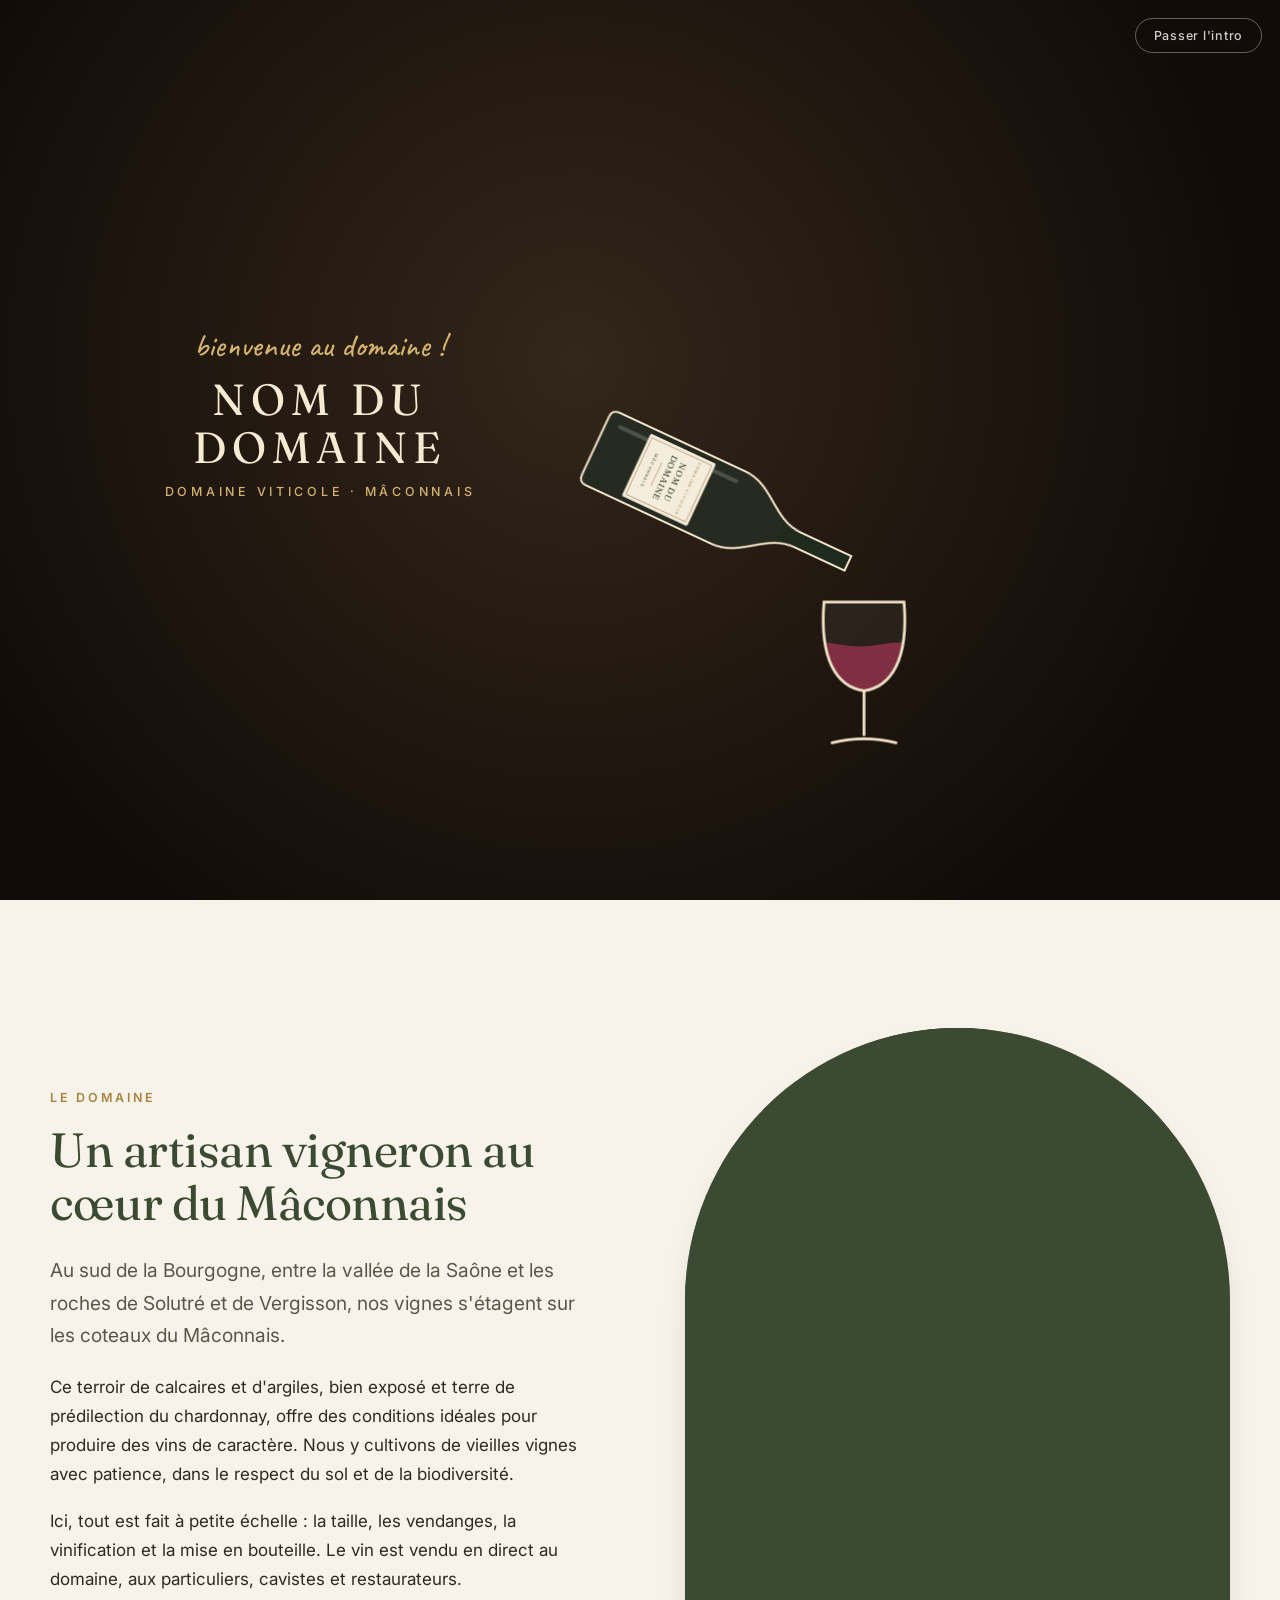
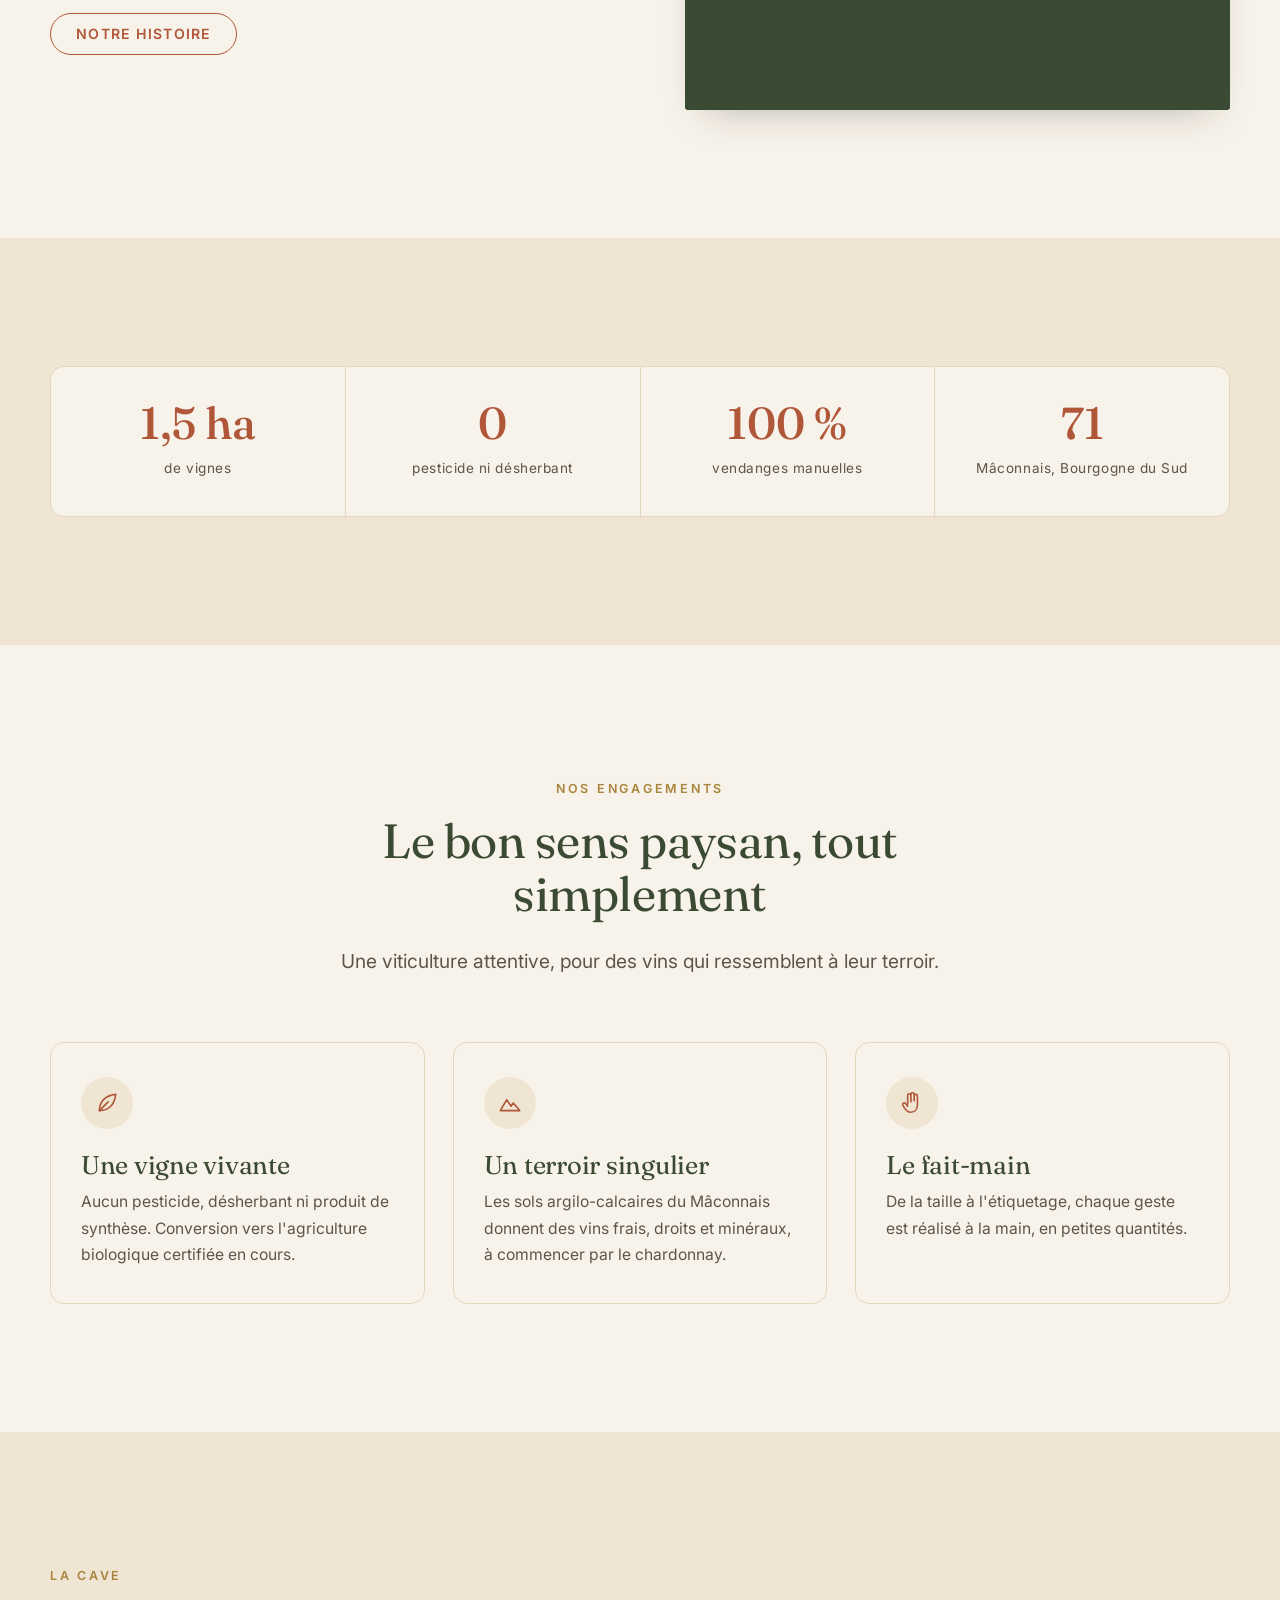
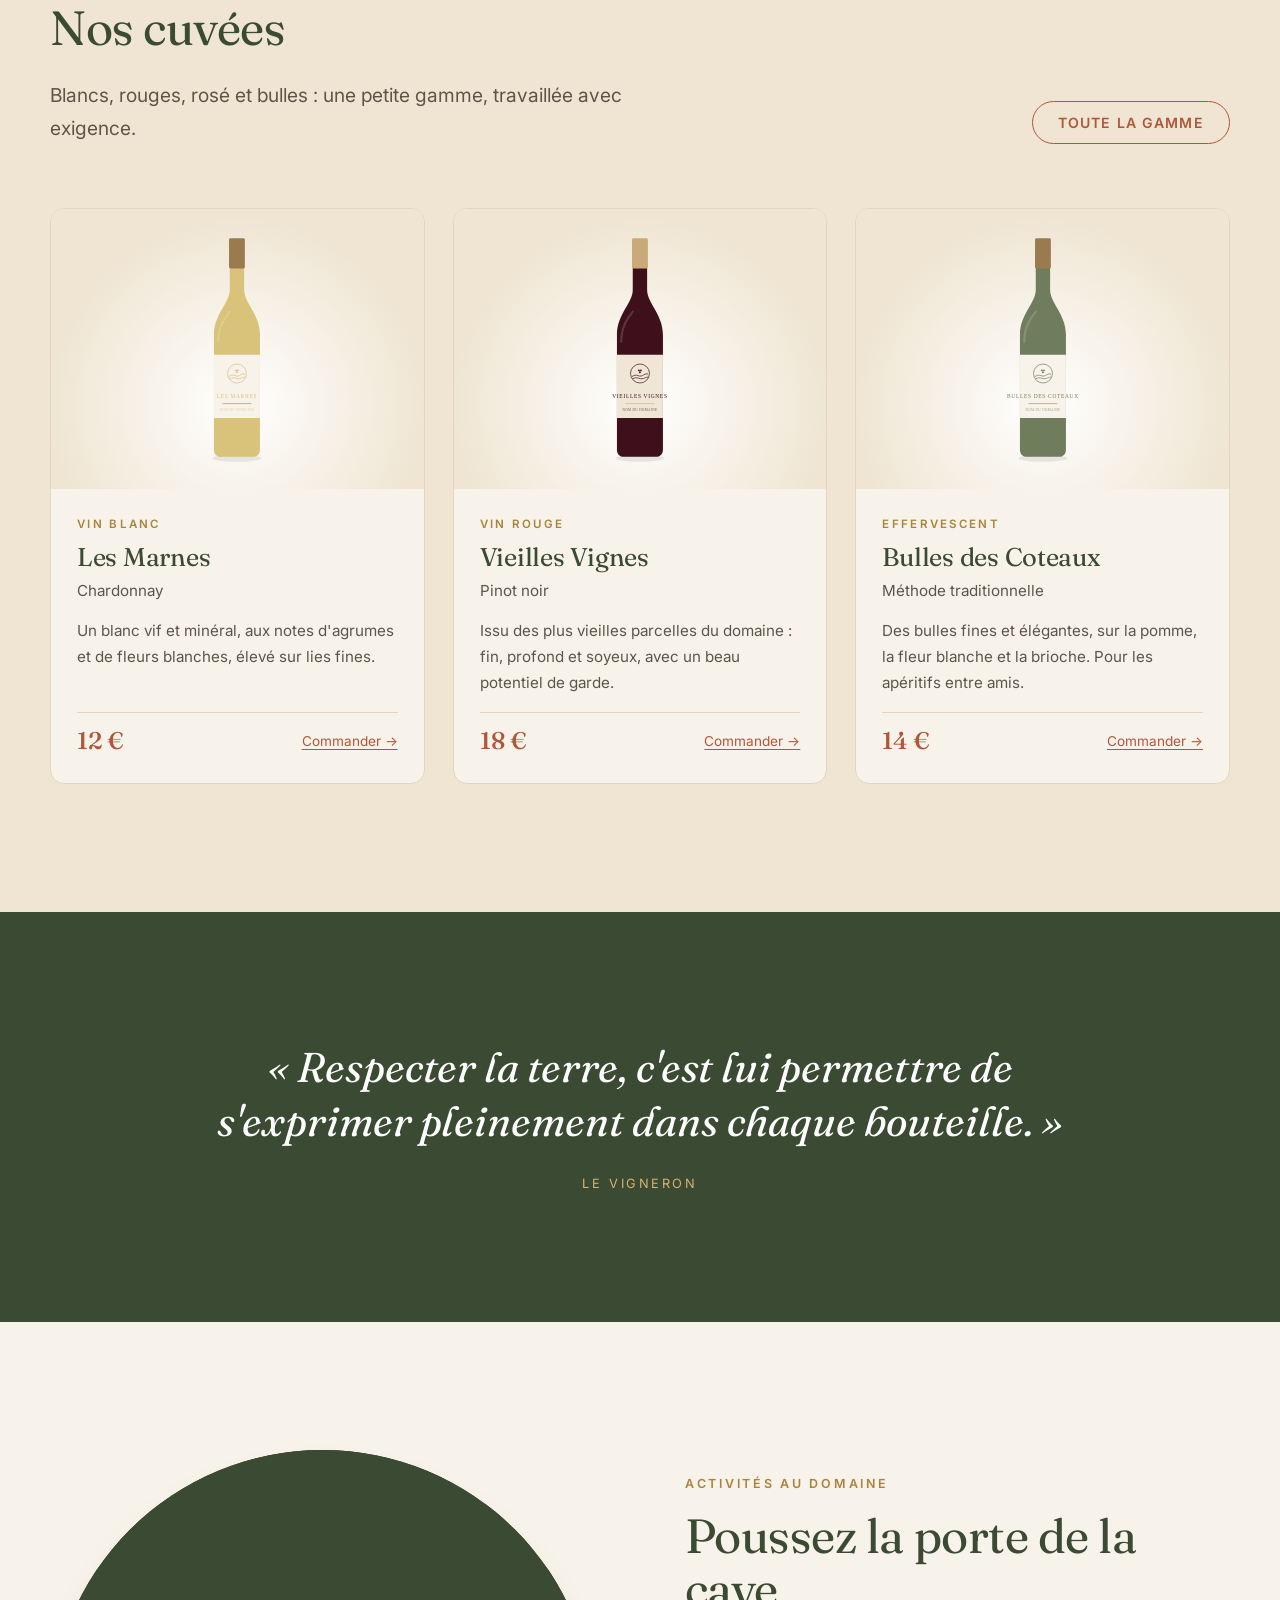
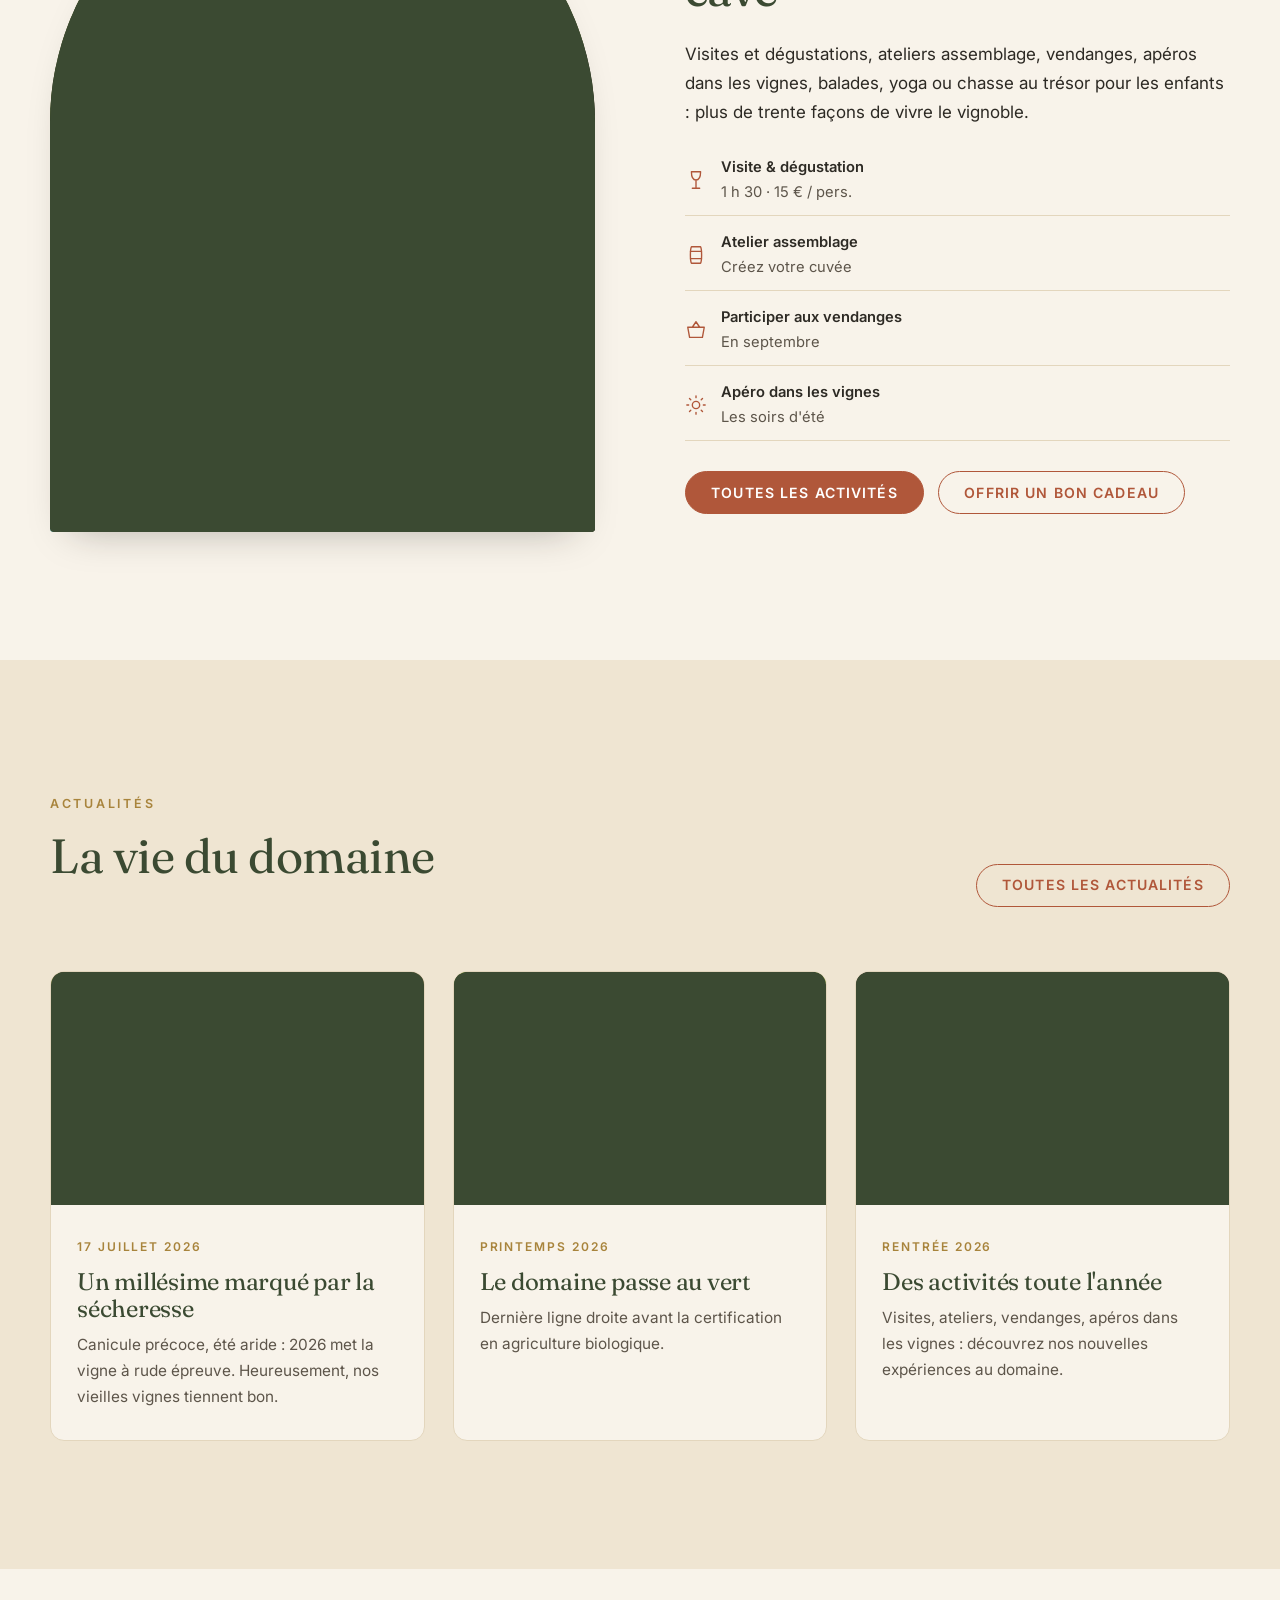
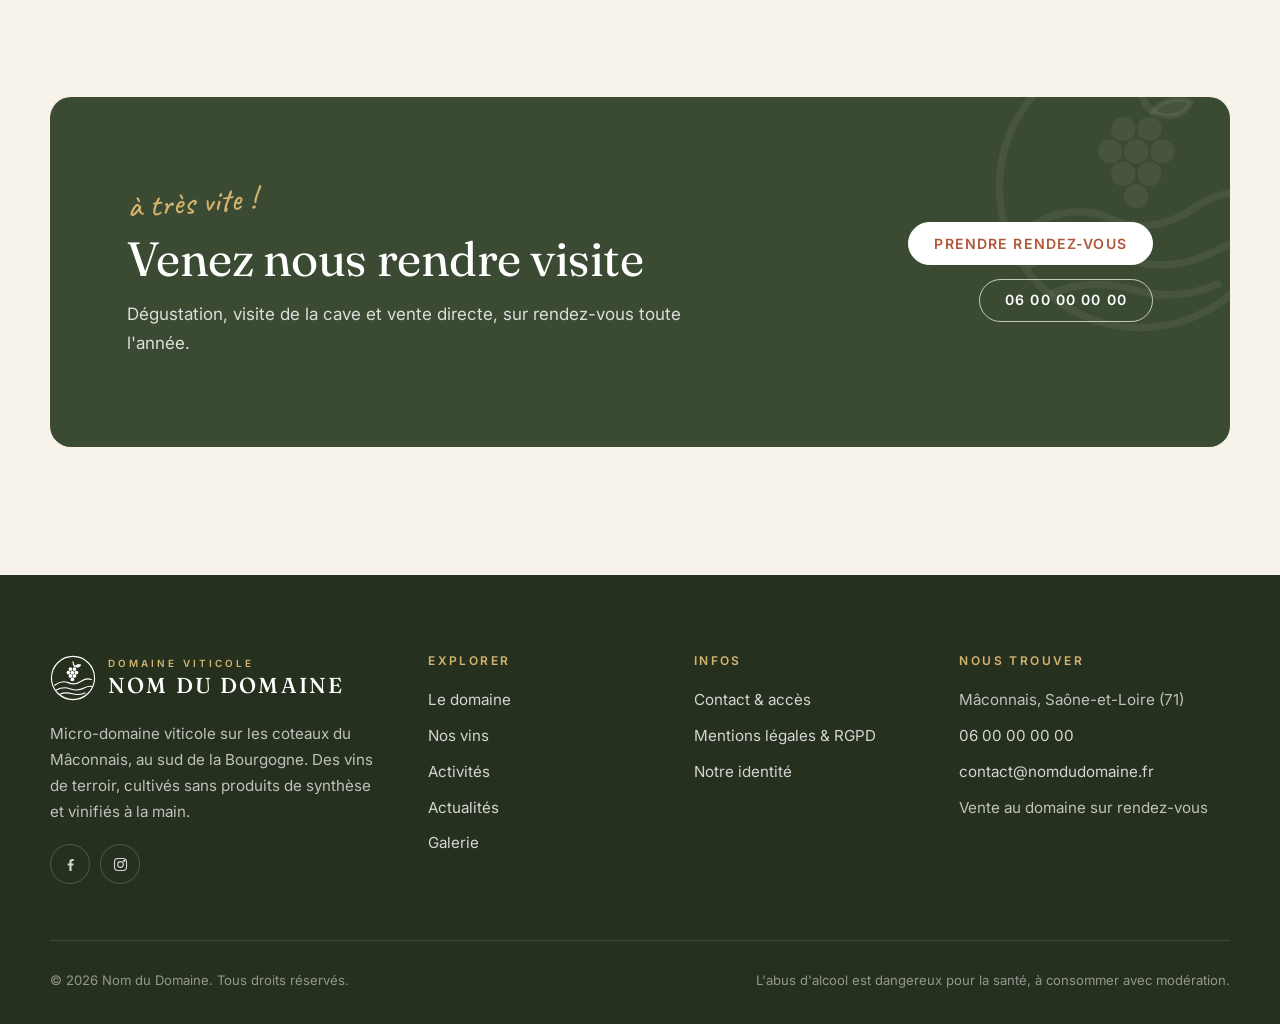
==== commit 8eb44671: "Style Terroir vivant aux couleurs du Mâconnais, intro animée et effet rideau - Palette Mâconnais (tu" ====
--- a/index.html
+++ b/index.html
@@ -5,17 +5,80 @@
   <meta name="viewport" content="width=device-width, initial-scale=1">
   <title>Nom du Domaine — Vins du Mâconnais, Bourgogne</title>
   <meta name="description" content="Nom du Domaine : micro-domaine viticole dans le Mâconnais (Saône-et-Loire). Vins de terroir sans produits de synthèse, vente directe, visites et dégustations.">
-  <meta name="theme-color" content="#5b1a2b">
+  <meta name="theme-color" content="#3b4a32">
   <meta property="og:title" content="Nom du Domaine — Vins du Mâconnais, Bourgogne">
   <meta property="og:description" content="Nom du Domaine : micro-domaine viticole dans le Mâconnais (Saône-et-Loire). Vins de terroir sans produits de synthèse, vente directe, visites et dégustations.">
   <meta property="og:type" content="website">
   <link rel="icon" href="assets/favicon.svg" type="image/svg+xml">
   <link rel="preconnect" href="https://fonts.googleapis.com">
   <link rel="preconnect" href="https://fonts.gstatic.com" crossorigin>
-  <link href="https://fonts.googleapis.com/css2?family=Cormorant+Garamond:ital,wght@0,400;0,500;0,600;1,400&family=Inter:wght@400;500;600&display=swap" rel="stylesheet">
+  <link href="https://fonts.googleapis.com/css2?family=Fraunces:ital,opsz,wght@0,9..144,400;0,9..144,500;0,9..144,600;1,9..144,400&family=Caveat:wght@500&family=Inter:wght@400;500;600&display=swap" rel="stylesheet">
   <link rel="stylesheet" href="css/style.css">
+  <script>(function(d){d.classList.add("js");try{var r=window.matchMedia&&matchMedia("(prefers-reduced-motion: reduce)").matches;if(!r&&!sessionStorage.getItem("intro-vue"))d.classList.add("show-intro")}catch(e){}})(document.documentElement);</script>
 </head>
 <body>
+  <div class="intro" aria-hidden="true">
+    <svg class="intro__scene" viewBox="0 0 1600 900" preserveAspectRatio="xMidYMid meet">
+      <defs>
+        <clipPath id="ib-bc"><path d="M780 112 H820 V250 C820 330 900 362 900 442 V788 Q900 808 880 808 H720 Q700 808 700 788 V442 C700 362 780 330 780 250 Z" transform="translate(120 414) scale(.5)"/></clipPath>
+        <clipPath id="ib-gc"><path d="M1030 640 C1024 712 1046 746 1080 751 C1114 746 1136 712 1130 640 Z"/></clipPath>
+        <clipPath id="ib-staves"><circle r="112"/></clipPath>
+        <radialGradient id="ib-wood" cx=".4" cy=".35"><stop offset="0" stop-color="#a0623a"/><stop offset="1" stop-color="#5a2e18"/></radialGradient>
+      </defs>
+      <g class="ib-barrel">
+        <g transform="translate(520 215)"><g class="ib-roll">
+          <circle r="126" fill="#2b1a12"/>
+          <circle r="112" fill="url(#ib-wood)"/>
+          <g clip-path="url(#ib-staves)" stroke="#3d2010" stroke-width="3" opacity=".7"><path d="M-90 -120V120M-60 -120V120M-30 -120V120M0 -120V120M30 -120V120M60 -120V120M90 -120V120"/></g>
+          <circle r="112" fill="none" stroke="#1f120c" stroke-width="9"/>
+          <circle r="94" fill="none" stroke="#3d2010" stroke-width="2" opacity=".6"/>
+          <path d="M-50 -16 H50" stroke="#2b1a12" stroke-width="9" stroke-linecap="round" opacity=".55"/>
+          <circle cy="-58" r="10" fill="#2b1a12"/>
+        </g></g>
+        <g transform="translate(520 335)"><g class="ib-tap">
+          <rect x="-10" y="0" width="20" height="46" rx="4" fill="#c49a5a"/>
+          <rect x="-28" y="8" width="56" height="11" rx="5.5" fill="#dcb67a"/>
+          <rect x="-6" y="44" width="12" height="10" fill="#94713f"/>
+        </g></g>
+      </g>
+      <rect class="ib-s1" x="515" y="389" width="10" height="425" fill="#7a2338"/>
+      <g class="ib-bottle">
+        <path d="M780 112 H820 V250 C820 330 900 362 900 442 V788 Q900 808 880 808 H720 Q700 808 700 788 V442 C700 362 780 330 780 250 Z" transform="translate(120 414) scale(.5)" fill="#ffffff" fill-opacity=".06"/>
+        <g clip-path="url(#ib-bc)"><g transform="translate(400 562)"><g class="ib-rise1"><path class="ib-wave" d="M0 5 Q25 0 50 5 Q75 10 100 5 Q125 0 150 5 Q175 10 200 5 Q225 0 250 5 Q275 10 300 5 Q325 0 350 5 Q375 10 400 5 Q425 0 450 5 Q475 10 500 5 Q525 0 550 5 Q575 10 600 5 Q625 0 650 5 Q675 10 700 5 V320 H0 Z" fill="#7a2338"/></g></g></g>
+        <path class="ib-tint" d="M780 112 H820 V250 C820 330 900 362 900 442 V788 Q900 808 880 808 H720 Q700 808 700 788 V442 C700 362 780 330 780 250 Z" transform="translate(120 414) scale(.5)" fill="#1d2a1d"/>
+        <path d="M780 112 H820 V250 C820 330 900 362 900 442 V788 Q900 808 880 808 H720 Q700 808 700 788 V442 C700 362 780 330 780 250 Z" transform="translate(120 414) scale(.5)" fill="none" stroke="#efe2c8" stroke-width="5"/>
+        <path d="M486 640 V800" stroke="#fff" stroke-opacity=".18" stroke-width="5" stroke-linecap="round"/>
+        <g class="ib-label">
+          <rect x="477" y="672" width="86" height="90" rx="2" fill="#f4ecdc"/>
+          <rect x="481" y="676" width="78" height="82" fill="none" stroke="#b08d57" stroke-width=".8"/>
+          <text x="520" y="692" text-anchor="middle" font-family="Inter,sans-serif" font-size="5" letter-spacing="1.5" fill="#a8843c">DOMAINE VITICOLE</text>
+          <text x="520" y="713" text-anchor="middle" font-family="Fraunces,Georgia,serif" font-size="11" letter-spacing="1" fill="#3b4a32">NOM DU</text>
+          <text x="520" y="726" text-anchor="middle" font-family="Fraunces,Georgia,serif" font-size="11" letter-spacing="1" fill="#3b4a32">DOMAINE</text>
+          <path d="M504 734 H536" stroke="#b08d57" stroke-width=".8"/>
+          <text x="520" y="746" text-anchor="middle" font-family="Inter,sans-serif" font-size="5" letter-spacing="1.5" fill="#3b4a32">MÂCONNAIS</text>
+        </g>
+      </g>
+      <rect class="ib-s2" x="1056" y="594" width="8" height="156" fill="#7a2338"/>
+      <g class="ib-glass">
+        <g clip-path="url(#ib-gc)"><g transform="translate(900 688)"><g class="ib-rise2"><path class="ib-wave" d="M0 5 Q25 0 50 5 Q75 10 100 5 Q125 0 150 5 Q175 10 200 5 Q225 0 250 5 Q275 10 300 5 Q325 0 350 5 Q375 10 400 5 Q425 0 450 5 Q475 10 500 5 Q525 0 550 5 Q575 10 600 5 Q625 0 650 5 Q675 10 700 5 Q725 0 750 5 Q775 10 800 5 V100 H0 Z" fill="#7a2338"/></g></g></g>
+        <path d="M1030 640 C1024 712 1046 746 1080 751 C1114 746 1136 712 1130 640 Z" fill="#ffffff" fill-opacity=".05" stroke="#efe2c8" stroke-width="3.5"/>
+        <path d="M1080 751 V806 M1040 816 Q1080 806 1120 816" fill="none" stroke="#efe2c8" stroke-width="3.5" stroke-linecap="round"/>
+      </g>
+    </svg>
+    <div class="intro__copy">
+      <span class="hand">bienvenue au domaine !</span>
+      <strong>NOM DU DOMAINE</strong>
+      <small>Domaine viticole · Mâconnais</small>
+    </div>
+    <div class="intro__age" role="dialog" aria-label="Vérification de l'âge">
+      <p>Ce site présente des boissons alcoolisées. Avez-vous l'âge légal pour en consommer ?</p>
+      <div class="btn-row">
+        <button class="btn btn--light" type="button" data-intro-yes>J'ai 18 ans ou plus</button>
+        <button class="btn btn--outline-light" type="button" data-intro-no>J'ai moins de 18 ans</button>
+      </div>
+    </div>
+    <button class="intro__skip" type="button">Passer l'intro</button>
+  </div>
   <a class="skip-link" href="#contenu">Aller au contenu</a>
 
   <header class="site-header">
@@ -30,17 +93,26 @@
 
   <main id="contenu">
     <section class="hero">
-      <div class="hero__art hero__art--photo"><img src="assets/img/vignoble-coucher-soleil.jpg" alt="Coucher de soleil sur le vignoble" style="object-position:30% center"></div>
-      <div class="container">
-        <span class="eyebrow">Micro-domaine viticole · Mâconnais</span>
-        <h1>Des vins de terroir au cœur du Mâconnais</h1>
-        <p>Un hectare et demi de vignes cultivées sans produits de synthèse, dans le sud de la Bourgogne. Des cuvées sincères, travaillées à la main de la vigne à la bouteille.</p>
-        <div class="btn-row">
-          <a class="btn btn--light" href="vins.html">Découvrir nos vins</a>
-          <a class="btn btn--outline-light" href="activites.html">Visites &amp; dégustations</a>
-        </div>
-      </div>
-      <a class="hero__scroll" href="#intro">Défiler</a>
+      <div class="blob"></div>
+      <div class="container hero__grid">
+        <div class="hero__text reveal">
+          <span class="hand">bienvenue au domaine !</span><br>
+          <span class="eyebrow">Micro-domaine viticole · Mâconnais</span>
+          <h1>Des vins <em>vivants</em>, au cœur du Mâconnais</h1>
+          <p>Un hectare et demi de vignes cultivées sans produits de synthèse, dans le sud de la Bourgogne. Des cuvées sincères, travaillées à la main de la vigne à la bouteille.</p>
+          <div class="btn-row">
+            <a class="btn" href="vins.html">Découvrir nos vins</a>
+            <a class="btn btn--ghost" href="activites.html">Visites &amp; dégustations</a>
+          </div>
+        </div>
+        <div class="hero__arch">
+          <div class="visual"><img src="assets/img/vignoble-coucher-soleil.jpg" alt="Verre de vin devant le vignoble au coucher du soleil" style="object-position:68% center"></div>
+          <div class="hero__badge" aria-hidden="true">
+            <svg viewBox="0 0 120 120"><defs><path id="badge-circle" d="M60 60 m-47 0 a47 47 0 1 1 94 0 a47 47 0 1 1 -94 0"/></defs><text><textPath href="#badge-circle" textLength="292" lengthAdjust="spacing">Fait main · Vigne vivante · Mâconnais ·</textPath></text></svg>
+            <span>✦</span>
+          </div>
+        </div>
+      </div>
     </section>
 
     <section class="section" id="intro">
@@ -145,7 +217,7 @@
           </ul>
           <div class="btn-row"><a class="btn" href="activites.html">Toutes les activités</a><a class="btn btn--ghost" href="activites.html#cadeau">Offrir un bon cadeau</a></div>
         </div>
-        <div class="visual reveal"><img src="assets/img/verre-vignoble.jpg" alt="Verre de vin devant les rangs de vigne" loading="lazy" style="object-position:center"><span class="visual__tag">Dégustation au domaine</span></div>
+        <div class="visual reveal"><img src="assets/img/grappes-detail.jpg" alt="Grappes de raisin sur la vigne" loading="lazy" style="object-position:center"><span class="visual__tag">Balade dans les vignes</span></div>
       </div>
     </section>
 
@@ -168,6 +240,7 @@
         <div class="cta reveal">
           <div class="cta__mark"><svg viewBox="0 0 64 64" fill="none" stroke="currentColor" stroke-linecap="round" stroke-linejoin="round" aria-hidden="true"><circle cx="32" cy="32" r="30" stroke-width="1.6"/><path d="M32 9.5c0 3 .8 5 2.6 6.4" stroke-width="1.6"/><path d="M34.6 15.9c2.4-2.9 6.2-3.3 8.4-2-1.2 2.6-4.6 4.2-8.4 2Z" fill="currentColor" stroke-width="1.2"/><g fill="currentColor" stroke="none"><circle cx="28.4" cy="19.6" r="2.6"/><circle cx="34" cy="19.6" r="2.6"/><circle cx="25.6" cy="24.4" r="2.6"/><circle cx="31.2" cy="24.4" r="2.6"/><circle cx="36.8" cy="24.4" r="2.6"/><circle cx="28.4" cy="29.2" r="2.6"/><circle cx="34" cy="29.2" r="2.6"/><circle cx="31.2" cy="34" r="2.6"/></g><path d="M6.5 42c6-4.6 12.5-6.2 19.5-3.2 6.4 2.8 12.3 1.4 18-2.6 4.2-2.9 9-3.6 13.6-2.2" stroke-width="1.6"/><path d="M8.6 48.6c6.6-3.4 13.2-4 20-1.4 6.6 2.5 13.6 1.6 19.6-1.6 3.4-1.8 6.6-2.4 9.8-2" stroke-width="1.6"/><path d="M13.4 54.6c5.8-2.2 11.6-2.4 17.6-.6 5.8 1.7 11.8 1.2 17.6-1.2" stroke-width="1.6"/></svg></div>
           <div>
+            <span class="hand">à très vite !</span>
             <h2>Venez nous rendre visite</h2>
             <p>Dégustation, visite de la cave et vente directe, sur rendez-vous toute l'année.</p>
           </div>
--- a/css/style.css
+++ b/css/style.css
@@ -3,18 +3,23 @@
    ========================================================================== */
 
 :root {
-  --wine: #5b1a2b;
-  --wine-dark: #3e101c;
-  --gold: #9a7b4f;
-  --gold-light: #c9ab7a;
+  /* Palette « Mâconnais » : tuile romane, vigne, chardonnay, pierre de Solutré */
+  --accent: #b0573a;
+  --accent-dark: #8d4029;
+  --deep: #3b4a32;
+  --deep-dark: #26301f;
+  --gold: #a8843c;
+  --gold-light: #d4b36e;
   --sage: #6f7d5c;
-  --ink: #1f1b18;
-  --ink-soft: #5a524b;
-  --cream: #f7f2ea;
-  --paper: #fffdf9;
-  --line: #e6ddcf;
-
-  --serif: "Cormorant Garamond", Georgia, "Times New Roman", serif;
+  --sage-light: #dfe2cc;
+  --ink: #2d2a24;
+  --ink-soft: #5d554a;
+  --cream: #efe5d2;
+  --paper: #f8f3ea;
+  --line: #e3d6bd;
+
+  --serif: "Fraunces", Georgia, "Times New Roman", serif;
+  --hand: "Caveat", "Segoe Script", cursive;
   --sans: "Inter", system-ui, -apple-system, "Segoe UI", Roboto, sans-serif;
 
   --radius: 14px;
@@ -36,15 +41,16 @@
   overflow-x: clip;
 }
 img, svg { display: block; max-width: 100%; }
-a { color: var(--wine); text-decoration-thickness: 1px; text-underline-offset: 3px; }
-a:hover { color: var(--wine-dark); }
+a { color: var(--accent); text-decoration-thickness: 1px; text-underline-offset: 3px; }
+a:hover { color: var(--accent-dark); }
 
 h1, h2, h3, h4 {
   font-family: var(--serif);
-  font-weight: 500;
-  line-height: 1.12;
+  font-weight: 400;
+  line-height: 1.1;
+  letter-spacing: -.01em;
   margin: 0 0 .5em;
-  color: var(--ink);
+  color: var(--deep);
 }
 h1 { font-size: clamp(2.6rem, 6vw, 4.6rem); }
 h2 { font-size: clamp(2rem, 4vw, 3rem); }
@@ -71,8 +77,8 @@
   display: inline-flex; align-items: center; gap: .6em;
   padding: .95em 1.8em;
   border-radius: 999px;
-  border: 1px solid var(--wine);
-  background: var(--wine);
+  border: 1px solid var(--accent);
+  background: var(--accent);
   color: #fff;
   font: 600 .88rem/1 var(--sans);
   letter-spacing: .08em;
@@ -81,13 +87,13 @@
   cursor: pointer;
   transition: background .25s, color .25s, border-color .25s, transform .25s;
 }
-.btn:hover { background: var(--wine-dark); border-color: var(--wine-dark); color: #fff; transform: translateY(-1px); }
-.btn--ghost { background: transparent; color: var(--wine); }
-.btn--ghost:hover { background: var(--wine); color: #fff; }
-.btn--light { background: #fff; border-color: #fff; color: var(--wine); }
-.btn--light:hover { background: var(--cream); border-color: var(--cream); color: var(--wine-dark); }
+.btn:hover { background: var(--accent-dark); border-color: var(--accent-dark); color: #fff; transform: translateY(-1px); }
+.btn--ghost { background: transparent; color: var(--accent); }
+.btn--ghost:hover { background: var(--accent); color: #fff; }
+.btn--light { background: #fff; border-color: #fff; color: var(--accent); }
+.btn--light:hover { background: var(--cream); border-color: var(--cream); color: var(--accent-dark); }
 .btn--outline-light { background: transparent; border-color: rgba(255,255,255,.7); color: #fff; }
-.btn--outline-light:hover { background: #fff; color: var(--wine); border-color: #fff; }
+.btn--outline-light:hover { background: #fff; color: var(--accent); border-color: #fff; }
 .btn-row { display: flex; flex-wrap: wrap; gap: 14px; }
 
 /* ---------- En-tête ---------- */
@@ -101,11 +107,11 @@
 }
 .site-header.is-scrolled { border-color: var(--line); box-shadow: 0 6px 24px -18px rgba(0,0,0,.4); }
 .site-header .container { height: 100%; display: flex; align-items: center; justify-content: space-between; gap: 24px; }
-.brand { display: flex; align-items: center; gap: 12px; text-decoration: none; color: var(--wine); }
+.brand { display: flex; align-items: center; gap: 12px; text-decoration: none; color: var(--deep); }
 .brand svg { width: 46px; height: 46px; flex: none; }
 .brand-text { display: flex; flex-direction: column; line-height: 1; }
 .brand-text small { font: 600 .62rem/1 var(--sans); letter-spacing: .3em; color: var(--gold); margin-bottom: 6px; }
-.brand-text strong { font: 500 1.45rem/1 var(--serif); letter-spacing: .12em; }
+.brand-text strong { font: 500 1.35rem/1 var(--serif); letter-spacing: .1em; }
 
 .nav ul { list-style: none; margin: 0; padding: 0; display: flex; align-items: center; gap: 4px; }
 .nav a {
@@ -115,13 +121,13 @@
   border-radius: 999px;
   transition: color .2s, background .2s;
 }
-.nav a:hover { color: var(--wine); background: var(--cream); }
-.nav a[aria-current="page"] { color: var(--wine); }
+.nav a:hover { color: var(--accent); background: var(--cream); }
+.nav a[aria-current="page"] { color: var(--accent); }
 .nav a[aria-current="page"]::after {
   content: ""; display: block; height: 1px; background: var(--gold); margin-top: 2px;
 }
 .nav .btn { padding: .8em 1.4em; margin-left: 10px; color: #fff; }
-.nav .btn:hover { background: var(--wine-dark); color: #fff; }
+.nav .btn:hover { background: var(--accent-dark); color: #fff; }
 
 .nav-toggle {
   display: none;
@@ -170,52 +176,70 @@
   min-height: calc(100vh - var(--header-h));
   min-height: calc(100svh - var(--header-h));
   display: grid; align-items: center;
-  color: #fff;
   overflow: hidden;
-  background: var(--wine-dark);
-}
-.hero__art { position: absolute; inset: 0; width: 100%; height: 100%; }
-.hero__art svg, .hero__art img { width: 100%; height: 100%; object-fit: cover; }
-.hero::after {
-  content: ""; position: absolute; inset: 0;
-  background: linear-gradient(90deg, rgba(30, 8, 14, .78) 0%, rgba(30, 8, 14, .35) 60%, rgba(30, 8, 14, .1) 100%);
-}
-.hero .container { position: relative; z-index: 1; padding-block: 80px; }
-.hero h1 { color: #fff; max-width: 13ch; }
-.hero .eyebrow { color: var(--gold-light); }
-.hero p { max-width: 520px; font-size: 1.15rem; color: rgba(255,255,255,.85); margin-bottom: 2rem; }
-.hero__scroll {
-  position: absolute; z-index: 1; left: 50%; bottom: 28px; transform: translateX(-50%);
-  font-size: .7rem; letter-spacing: .3em; text-transform: uppercase; color: rgba(255,255,255,.7);
-  text-decoration: none;
-}
-.hero__scroll::after {
-  content: ""; display: block; width: 1px; height: 40px; margin: 10px auto 0;
-  background: linear-gradient(rgba(255,255,255,.8), transparent);
-  animation: drip 2.2s ease-in-out infinite;
-}
-@keyframes drip { 0%,100% { transform: scaleY(.4); transform-origin: top; } 50% { transform: scaleY(1); transform-origin: top; } }
+  background: var(--paper);
+}
+.blob {
+  position: absolute; z-index: 0; pointer-events: none;
+  background: var(--sage-light);
+  border-radius: 42% 58% 63% 37% / 45% 41% 59% 55%;
+  animation: morph 18s ease-in-out infinite alternate;
+}
+@keyframes morph {
+  0%   { border-radius: 42% 58% 63% 37% / 45% 41% 59% 55%; transform: rotate(0deg); }
+  50%  { border-radius: 58% 42% 40% 60% / 55% 60% 40% 45%; transform: rotate(8deg); }
+  100% { border-radius: 38% 62% 55% 45% / 40% 52% 48% 60%; transform: rotate(-6deg); }
+}
+.hero .blob { width: min(62vw, 780px); aspect-ratio: 1; right: -12vw; top: -14vw; }
+.hero__grid { position: relative; z-index: 1; display: grid; grid-template-columns: 1.1fr .9fr; gap: clamp(32px, 6vw, 80px); align-items: center; padding-block: 64px; }
+.hero h1 { max-width: 13ch; }
+.hero h1 em, .page-hero h1 em { font-style: italic; color: var(--sage); }
+.hero p { max-width: 520px; font-size: 1.15rem; color: var(--ink-soft); margin-bottom: 2rem; }
+.hand { display: inline-block; font: 500 clamp(1.5rem, 2.6vw, 2rem)/1 var(--hand); color: var(--accent); transform: rotate(-4deg); margin-bottom: 14px; }
+.hero__arch { position: relative; }
+.hero__arch .visual { aspect-ratio: 4 / 5; }
+.hero__badge {
+  position: absolute; left: -46px; bottom: 36px; z-index: 3;
+  width: 132px; height: 132px; border-radius: 50%;
+  background: var(--accent); color: #fff;
+  display: grid; place-items: center;
+  box-shadow: var(--shadow);
+}
+.hero__badge svg { position: absolute; inset: 8px; width: calc(100% - 16px); height: calc(100% - 16px); animation: spin 22s linear infinite; }
+.hero__badge svg text { font: 600 10.5px var(--sans); letter-spacing: 2.6px; fill: #fff; text-transform: uppercase; }
+.hero__badge > span { font: 400 2rem/1 var(--serif); }
+@keyframes spin { to { transform: rotate(360deg); } }
+@media (max-width: 860px) {
+  .hero__grid { grid-template-columns: 1fr; padding-block: 40px 56px; }
+  .hero__arch { max-width: 420px; width: 100%; margin-inline: auto; }
+  .hero__badge { left: -8px; width: 110px; height: 110px; }
+  .hero .blob { width: 120vw; right: -50vw; top: auto; bottom: -20vw; }
+}
 
 /* En-tête de page interne */
 .page-hero {
   position: relative; overflow: hidden;
-  background: var(--wine-dark); color: #fff;
-  padding: clamp(80px, 12vw, 140px) 0 clamp(60px, 9vw, 100px);
-}
-.page-hero .hero__art { opacity: .55; }
-.page-hero .hero__art--photo { opacity: .45; }
-.page-hero .container { position: relative; z-index: 1; }
-.page-hero h1 { color: #fff; margin-bottom: .3em; }
-.page-hero .eyebrow { color: var(--gold-light); }
-.page-hero p { color: rgba(255,255,255,.82); max-width: 620px; font-size: 1.15rem; margin: 0; }
-.breadcrumb { font-size: .8rem; letter-spacing: .1em; text-transform: uppercase; color: rgba(255,255,255,.6); margin-bottom: 1.4rem; }
-.breadcrumb a { color: rgba(255,255,255,.8); text-decoration: none; }
-.breadcrumb a:hover { color: #fff; }
+  background: var(--cream);
+  padding: clamp(56px, 8vw, 96px) 0;
+}
+.page-hero .blob { width: min(52vw, 620px); aspect-ratio: 1; right: -10vw; top: -18vw; background: var(--paper); opacity: .8; }
+.page-hero__grid { position: relative; z-index: 1; display: grid; grid-template-columns: 1.3fr .7fr; gap: 48px; align-items: center; }
+.page-hero__grid--solo { grid-template-columns: 1fr; }
+.page-hero h1 { margin-bottom: .3em; }
+.page-hero p { color: var(--ink-soft); max-width: 620px; font-size: 1.15rem; margin: 0; }
+.page-hero .visual { aspect-ratio: 4 / 4.4; max-width: 340px; margin-left: auto; }
+.breadcrumb { font-size: .78rem; letter-spacing: .1em; text-transform: uppercase; color: var(--ink-soft); margin-bottom: 1.4rem; }
+.breadcrumb a { color: var(--ink-soft); text-decoration: none; }
+.breadcrumb a:hover { color: var(--accent); }
+@media (max-width: 760px) {
+  .page-hero__grid { grid-template-columns: 1fr; }
+  .page-hero .visual { display: none; }
+}
 
 /* ---------- Sections ---------- */
 .section { padding: clamp(72px, 10vw, 130px) 0; }
 .section--cream { background: var(--cream); }
-.section--wine { background: var(--wine); color: #fff; }
+.section--wine { background: var(--deep); color: #fff; }
 .section--wine h2, .section--wine h3 { color: #fff; }
 .section--wine .eyebrow { color: var(--gold-light); }
 .section--wine p { color: rgba(255,255,255,.85); }
@@ -233,12 +257,12 @@
 .visual {
   position: relative;
   aspect-ratio: 4 / 5;
-  border-radius: var(--radius);
+  border-radius: 999px 999px var(--radius) var(--radius);
   overflow: hidden;
   background: var(--cream);
   box-shadow: var(--shadow);
 }
-.visual--wide { aspect-ratio: 16 / 10; }
+.visual--wide { aspect-ratio: 16 / 10; border-radius: var(--radius); }
 .visual svg, .visual img { width: 100%; height: 100%; object-fit: cover; }
 .visual__tag {
   position: absolute; left: 18px; bottom: 18px;
@@ -247,10 +271,24 @@
   font-size: .78rem; font-weight: 600; letter-spacing: .06em;
 }
 
+/* Effet B : lever de rideau sur les photos */
+.js .visual::after, .js .gallery figure::after {
+  content: ""; position: absolute; inset: 0; z-index: 1;
+  background: var(--deep);
+  transform-origin: right;
+  transition: transform 1.1s cubic-bezier(.7, 0, .2, 1);
+}
+.js .visual img, .js .gallery img { transform: scale(1.25); transition: transform 1.6s cubic-bezier(.2, .8, .2, 1); }
+.js .visual.is-in::after, .js .gallery figure.is-in::after { transform: scaleX(0); }
+.js .visual.is-in img, .js .gallery figure.is-in img { transform: scale(1); }
+.visual__tag { z-index: 2; }
+.js .visual__tag { opacity: 0; transition: opacity .6s ease .9s; }
+.js .visual.is-in .visual__tag { opacity: 1; }
+
 /* Chiffres clés */
 .stats { display: grid; grid-template-columns: repeat(4, 1fr); gap: 1px; background: var(--line); border: 1px solid var(--line); border-radius: var(--radius); overflow: hidden; }
 .stat { background: var(--paper); padding: 34px 24px; text-align: center; }
-.stat strong { display: block; font: 500 2.8rem/1 var(--serif); color: var(--wine); margin-bottom: 8px; }
+.stat strong { display: block; font: 500 2.8rem/1 var(--serif); color: var(--accent); margin-bottom: 8px; }
 .stat span { font-size: .85rem; color: var(--ink-soft); letter-spacing: .04em; }
 @media (max-width: 760px) { .stats { grid-template-columns: repeat(2, 1fr); } }
 
@@ -272,14 +310,14 @@
 .card__icon {
   width: 52px; height: 52px; border-radius: 50%;
   display: grid; place-items: center;
-  background: var(--cream); color: var(--wine);
+  background: var(--cream); color: var(--accent);
   margin-bottom: 22px;
 }
 .card__icon svg { width: 26px; height: 26px; }
 .card h3 { margin-bottom: .4em; }
 .card p { color: var(--ink-soft); margin: 0; font-size: .98rem; }
 .card-link { display: block; text-decoration: none; color: inherit; }
-.card-link .more { display: inline-block; margin-top: 18px; color: var(--wine); font-size: .85rem; font-weight: 600; letter-spacing: .06em; text-transform: uppercase; }
+.card-link .more { display: inline-block; margin-top: 18px; color: var(--accent); font-size: .85rem; font-weight: 600; letter-spacing: .06em; text-transform: uppercase; }
 
 /* Vins */
 .wine {
@@ -303,7 +341,7 @@
 .wine__grape { font-size: .9rem; color: var(--ink-soft); margin-bottom: 14px; }
 .wine p { font-size: .95rem; color: var(--ink-soft); }
 .wine__meta { margin-top: auto; padding-top: 16px; border-top: 1px solid var(--line); display: flex; justify-content: space-between; align-items: center; font-size: .85rem; }
-.wine__price { font: 500 1.5rem/1 var(--serif); color: var(--wine); }
+.wine__price { font: 500 1.5rem/1 var(--serif); color: var(--accent); }
 
 .filters { display: flex; flex-wrap: wrap; gap: 10px; justify-content: center; margin-bottom: 44px; }
 .filter {
@@ -312,8 +350,8 @@
   font: 500 .88rem/1 var(--sans); color: var(--ink); cursor: pointer;
   transition: all .2s;
 }
-.filter:hover { border-color: var(--wine); color: var(--wine); }
-.filter.is-active { background: var(--wine); border-color: var(--wine); color: #fff; }
+.filter:hover { border-color: var(--accent); color: var(--accent); }
+.filter.is-active { background: var(--accent); border-color: var(--accent); color: #fff; }
 .wine[hidden] { display: none; }
 
 /* Citation */
@@ -328,9 +366,9 @@
 .timeline li::before {
   content: ""; position: absolute; left: 87px; top: 12px;
   width: 11px; height: 11px; border-radius: 50%;
-  background: var(--paper); border: 2px solid var(--wine);
-}
-.timeline time { font: 500 1.6rem/1.2 var(--serif); color: var(--wine); }
+  background: var(--paper); border: 2px solid var(--accent);
+}
+.timeline time { font: 500 1.6rem/1.2 var(--serif); color: var(--accent); }
 .timeline h3 { font-size: 1.4rem; margin-bottom: .3em; }
 .timeline p { color: var(--ink-soft); margin: 0; }
 @media (max-width: 640px) {
@@ -358,7 +396,7 @@
 .gallery figure.tall { grid-row: span 2; }
 .gallery figure.wide { grid-column: span 2; }
 .gallery svg, .gallery img { width: 100%; height: 100%; object-fit: cover; transition: transform .6s ease; }
-.gallery figure:hover svg, .gallery figure:hover img { transform: scale(1.05); }
+
 .gallery figcaption {
   position: absolute; inset: auto 0 0 0; padding: 40px 20px 18px;
   color: #fff; font: 500 1.15rem/1.2 var(--serif);
@@ -379,10 +417,10 @@
 
 /* Offres d'œnotourisme */
 .offer { display: flex; flex-direction: column; padding: 38px 32px; border-radius: var(--radius); background: var(--paper); border: 1px solid var(--line); }
-.offer--featured { background: var(--wine); color: #fff; border-color: var(--wine); }
+.offer--featured { background: var(--deep); color: #fff; border-color: var(--deep); }
 .offer--featured h3, .offer--featured .offer__price { color: #fff; }
 .offer--featured p, .offer--featured li { color: rgba(255,255,255,.85); }
-.offer__price { font: 500 2.6rem/1 var(--serif); color: var(--wine); margin: 10px 0 4px; }
+.offer__price { font: 500 2.6rem/1 var(--serif); color: var(--accent); margin: 10px 0 4px; }
 .offer__price small { font: 400 .9rem var(--sans); opacity: .7; }
 .offer ul { list-style: none; padding: 0; margin: 22px 0 30px; }
 .offer li { padding: 9px 0 9px 28px; border-bottom: 1px solid rgba(127,127,127,.18); position: relative; font-size: .95rem; color: var(--ink-soft); }
@@ -393,7 +431,7 @@
 .faq details { border-bottom: 1px solid var(--line); padding: 22px 0; }
 .faq summary { cursor: pointer; list-style: none; font: 500 1.35rem/1.3 var(--serif); display: flex; justify-content: space-between; gap: 20px; }
 .faq summary::-webkit-details-marker { display: none; }
-.faq summary::after { content: "+"; font: 300 1.6rem/1 var(--sans); color: var(--wine); transition: transform .3s; }
+.faq summary::after { content: "+"; font: 300 1.6rem/1 var(--sans); color: var(--accent); transition: transform .3s; }
 .faq details[open] summary::after { transform: rotate(45deg); }
 .faq details p { margin: 14px 0 0; color: var(--ink-soft); }
 
@@ -405,7 +443,7 @@
 .contact-list .card__icon { margin: 0; flex: none; }
 .contact-list strong { display: block; font-size: .75rem; letter-spacing: .16em; text-transform: uppercase; color: var(--gold); margin-bottom: 2px; }
 .contact-list a { text-decoration: none; color: var(--ink); }
-.contact-list a:hover { color: var(--wine); }
+.contact-list a:hover { color: var(--accent); }
 
 .form { background: var(--cream); padding: clamp(28px, 4vw, 48px); border-radius: var(--radius); }
 .form-row { display: grid; grid-template-columns: 1fr 1fr; gap: 18px; }
@@ -421,9 +459,9 @@
   transition: border-color .2s, box-shadow .2s;
 }
 .field textarea { min-height: 150px; resize: vertical; }
-.field input:focus, .field select:focus, .field textarea:focus { outline: none; border-color: var(--wine); box-shadow: 0 0 0 3px rgba(91, 26, 43, .12); }
+.field input:focus, .field select:focus, .field textarea:focus { outline: none; border-color: var(--accent); box-shadow: 0 0 0 3px rgba(176, 87, 58, .15); }
 .checkbox { display: flex; gap: 10px; align-items: flex-start; font-size: .85rem; color: var(--ink-soft); margin-bottom: 24px; }
-.checkbox input { margin-top: 5px; accent-color: var(--wine); }
+.checkbox input { margin-top: 5px; accent-color: var(--accent); }
 .form-note { font-size: .9rem; margin-top: 16px; color: var(--sage); font-weight: 500; }
 
 .map {
@@ -433,7 +471,7 @@
 .map iframe { width: 100%; height: 100%; border: 0; }
 
 /* Bandeau CTA */
-.cta { position: relative; overflow: hidden; border-radius: calc(var(--radius) * 1.5); background: var(--wine); color: #fff; padding: clamp(48px, 7vw, 90px) clamp(28px, 6vw, 80px); display: grid; grid-template-columns: 1.4fr 1fr; gap: 32px; align-items: center; }
+.cta { position: relative; overflow: hidden; border-radius: calc(var(--radius) * 1.5); background: var(--deep); color: #fff; padding: clamp(48px, 7vw, 90px) clamp(28px, 6vw, 80px); display: grid; grid-template-columns: 1.4fr 1fr; gap: 32px; align-items: center; }
 .cta h2 { color: #fff; margin: 0 0 .3em; }
 .cta p { color: rgba(255,255,255,.82); margin: 0; }
 .cta .btn-row { justify-content: flex-end; }
@@ -445,8 +483,11 @@
 .badge { display: inline-flex; align-items: center; gap: 10px; padding: 10px 18px; border: 1px solid var(--line); border-radius: 999px; font-size: .85rem; font-weight: 500; background: var(--paper); }
 .badge svg { width: 18px; height: 18px; color: var(--sage); }
 
+.js .gallery figure.is-in:hover img { transform: scale(1.05); }
+.gallery figcaption { z-index: 2; }
+
 /* ---------- Pied de page ---------- */
-.site-footer { background: var(--ink); color: rgba(255,255,255,.7); padding: 80px 0 32px; font-size: .95rem; }
+.site-footer { background: var(--deep-dark); color: rgba(255,255,255,.7); padding: 80px 0 32px; font-size: .95rem; }
 .site-footer a { color: rgba(255,255,255,.8); text-decoration: none; }
 .site-footer a:hover { color: #fff; }
 .footer-grid { display: grid; grid-template-columns: 1.5fr 1fr 1fr 1.2fr; gap: 40px; padding-bottom: 56px; border-bottom: 1px solid rgba(255,255,255,.12); }
@@ -459,7 +500,7 @@
 .site-footer li { margin-bottom: 10px; }
 .socials { display: flex; gap: 10px; margin-top: 20px; }
 .socials a { width: 40px; height: 40px; border-radius: 50%; border: 1px solid rgba(255,255,255,.2); display: grid; place-items: center; transition: background .2s, border-color .2s; }
-.socials a:hover { background: var(--wine); border-color: var(--wine); }
+.socials a:hover { background: var(--accent); border-color: var(--accent); }
 .socials svg { width: 17px; height: 17px; }
 .footer-bottom { display: flex; flex-wrap: wrap; justify-content: space-between; gap: 16px; padding-top: 28px; font-size: .82rem; color: rgba(255,255,255,.5); }
 .footer-bottom p { margin: 0; }
@@ -468,11 +509,11 @@
 .age-gate {
   position: fixed; inset: 0; z-index: 200;
   display: none; place-items: center; padding: 16px;
-  background: rgba(31, 14, 18, .82); backdrop-filter: blur(8px);
+  background: rgba(30, 36, 24, .82); backdrop-filter: blur(8px);
 }
 .age-gate.is-open { display: grid; }
 .age-gate__box { width: min(100%, 460px); background: var(--paper); border-radius: calc(var(--radius) * 1.4); padding: 44px 36px; text-align: center; box-shadow: 0 30px 80px -20px rgba(0,0,0,.5); }
-.age-gate__box svg { width: 64px; height: 64px; color: var(--wine); margin: 0 auto 18px; }
+.age-gate__box svg { width: 64px; height: 64px; color: var(--deep); margin: 0 auto 18px; }
 .age-gate__box h2 { font-size: 2rem; }
 .age-gate__box p { color: var(--ink-soft); font-size: .95rem; }
 .age-gate__box .btn-row { justify-content: center; margin-top: 26px; }
@@ -484,6 +525,9 @@
 @media (prefers-reduced-motion: reduce) {
   html { scroll-behavior: auto; }
   .reveal { opacity: 1; transform: none; transition: none; }
+  .js .visual::after, .js .gallery figure::after { display: none; }
+  .js .visual img, .js .gallery img { transform: none; }
+  .js .visual__tag { opacity: 1; }
   * { animation: none !important; }
 }
 
@@ -495,12 +539,12 @@
 .swatch p strong { display: block; }
 .logo-board { display: grid; grid-template-columns: repeat(2, 1fr); gap: 20px; }
 .logo-board > div { border-radius: var(--radius); border: 1px solid var(--line); padding: 48px 28px; display: grid; place-items: center; min-height: 240px; }
-.logo-board .on-wine { background: var(--wine); color: #fff; border-color: var(--wine); }
+.logo-board .on-wine { background: var(--deep); color: #fff; border-color: var(--deep); }
 .logo-board .on-cream { background: var(--cream); }
 .logo-board .on-ink { background: var(--ink); color: var(--gold-light); border-color: var(--ink); }
 @media (max-width: 700px) { .logo-board { grid-template-columns: 1fr; } }
 
-.skip-link { position: absolute; left: -999px; top: 0; z-index: 300; background: var(--wine); color: #fff; padding: 10px 16px; }
+.skip-link { position: absolute; left: -999px; top: 0; z-index: 300; background: var(--accent); color: #fff; padding: 10px 16px; }
 .skip-link:focus { left: 16px; top: 16px; }
 :focus-visible { outline: 2px solid var(--gold); outline-offset: 3px; }
 
@@ -517,7 +561,7 @@
 .activity[hidden] { display: none; }
 .activity__top { display: flex; justify-content: space-between; align-items: flex-start; gap: 12px; margin-bottom: 18px; }
 .activity__top .card__icon { margin: 0; }
-.activity__tag { font-size: .7rem; font-weight: 600; letter-spacing: .1em; text-transform: uppercase; color: var(--wine); background: var(--cream); padding: 6px 12px; border-radius: 999px; }
+.activity__tag { font-size: .7rem; font-weight: 600; letter-spacing: .1em; text-transform: uppercase; color: var(--accent); background: var(--cream); padding: 6px 12px; border-radius: 999px; }
 .activity h3 { font-size: 1.5rem; margin-bottom: .35em; }
 .activity p { color: var(--ink-soft); font-size: .95rem; margin-bottom: 18px; }
 .activity__meta { list-style: none; padding: 0; margin: 0 0 18px; display: grid; gap: 8px; font-size: .85rem; color: var(--ink-soft); }
@@ -525,7 +569,7 @@
 .activity__meta svg { width: 16px; height: 16px; color: var(--gold); flex: none; }
 .activity__foot { margin-top: auto; padding-top: 16px; border-top: 1px solid var(--line); display: flex; justify-content: space-between; align-items: center; gap: 12px; font-size: .88rem; }
 .activity__foot a { font-weight: 600; text-decoration: none; white-space: nowrap; }
-.activity__price { font: 500 1.25rem/1.2 var(--serif); color: var(--wine); }
+.activity__price { font: 500 1.25rem/1.2 var(--serif); color: var(--accent); }
 
 .season { background: rgba(255,255,255,.06); border: 1px solid rgba(255,255,255,.16); border-radius: var(--radius); padding: 30px 26px; }
 .season__months { font-size: .72rem; letter-spacing: .2em; text-transform: uppercase; color: var(--gold-light); font-weight: 600; }
@@ -536,10 +580,101 @@
 
 .mini-list { list-style: none; padding: 0; margin: 8px 0 30px; display: grid; gap: 4px; }
 .mini-list li { display: flex; align-items: center; gap: 14px; padding: 10px 0; border-bottom: 1px solid var(--line); font-size: .92rem; color: var(--ink-soft); }
-.mini-list svg { width: 22px; height: 22px; color: var(--wine); flex: none; }
+.mini-list svg { width: 22px; height: 22px; color: var(--accent); flex: none; }
 .mini-list strong { display: block; color: var(--ink); font-weight: 600; }
 
 @media (max-width: 440px) {
   .site-header .brand-text strong { font-size: 1.15rem; letter-spacing: .06em; white-space: nowrap; }
   .site-header .brand svg { width: 40px; height: 40px; }
 }
+
+/* ==========================================================================
+   Animation d'ouverture : tonneau → bouteille → verre
+   (jouée une fois par session, ignorée si l'on préfère réduire les animations)
+   ========================================================================== */
+@property --r { syntax: "<length>"; inherits: false; initial-value: 0px; }
+.intro { display: none; }
+.show-intro body { overflow: hidden; }
+.show-intro .intro {
+  display: block;
+  position: fixed; inset: 0; z-index: 400;
+  background: radial-gradient(circle at 45% 40%, #33261a, #120c08 75%);
+  color: #fff;
+}
+.intro__scene { position: absolute; inset: 0; width: 100%; height: 100%; }
+.ib-roll, .ib-tap, .ib-s1, .ib-s2, .ib-label { transform-box: fill-box; }
+.intro.is-revealing {
+  -webkit-mask-image: radial-gradient(circle at var(--rx, 50%) var(--ry, 50%), transparent var(--r), #000 calc(var(--r) + 1px));
+  mask-image: radial-gradient(circle at var(--rx, 50%) var(--ry, 50%), transparent var(--r), #000 calc(var(--r) + 1px));
+  animation: ibHole 1.2s cubic-bezier(.7, 0, .2, 1) forwards;
+}
+@keyframes ibHole { to { --r: 150vmax; } }
+
+.ib-wave { animation: ibWave 1.6s linear infinite; }
+@keyframes ibWave { to { transform: translateX(-200px); } }
+
+/* 1. le tonneau roule et s'ouvre */
+.ib-roll { transform: translateX(-900px) rotate(-640deg); transform-origin: center; animation: ibRoll 1.6s cubic-bezier(.2, .7, .3, 1) .2s forwards; }
+@keyframes ibRoll { to { transform: none; } }
+.ib-tap { opacity: 0; transform: scale(.4); transform-origin: top center; animation: ibTap .35s ease-out 1.8s forwards; }
+@keyframes ibTap { to { opacity: 1; transform: none; } }
+.ib-barrel { animation: ibFade .5s ease 3.9s forwards; }
+@keyframes ibFade { to { opacity: 0; } }
+
+/* 2. le vin coule dans la bouteille */
+.ib-s1, .ib-s2 { transform: scaleY(0); transform-origin: top center; }
+.ib-s1 { animation: ibStream 1.9s linear 2.1s forwards; }
+.ib-s2 { animation: ibStream 1.6s linear 5.15s forwards; }
+@keyframes ibStream {
+  0% { transform: scaleY(0); transform-origin: top center; }
+  15% { transform: scaleY(1); transform-origin: top center; }
+  85% { transform: scaleY(1); transform-origin: bottom center; }
+  100% { transform: scaleY(0); transform-origin: bottom center; }
+}
+.ib-rise1 { transform: translateY(265px); animation: ibRise 1.5s cubic-bezier(.4, 0, .2, 1) 2.3s forwards; }
+.ib-rise2 { transform: translateY(68px); animation: ibRise 1.3s cubic-bezier(.4, 0, .2, 1) 5.35s forwards; }
+@keyframes ibRise { to { transform: none; } }
+
+/* 3. étiquette, verre teinté, puis la bouteille sert le verre */
+.ib-label { transform: scaleX(0); transform-origin: center; animation: ibLabel .45s cubic-bezier(.2, .8, .2, 1) 3.8s forwards; }
+@keyframes ibLabel { to { transform: none; } }
+.ib-tint { opacity: 0; animation: ibTint .5s ease 4s forwards; }
+@keyframes ibTint { to { opacity: .9; } }
+.ib-bottle { transform-box: view-box; transform-origin: 520px 642px; animation: ibPour .8s cubic-bezier(.5, 0, .3, 1) 4.45s forwards; }
+@keyframes ibPour { to { transform: translate(384px, -123px) rotate(115deg); } }
+
+/* texte */
+.intro__copy {
+  position: absolute; left: 25%; top: 46%; transform: translate(-50%, -50%);
+  text-align: center; width: min(90vw, 36vw);
+}
+.intro__copy > * { display: block; opacity: 0; animation: ibUp .9s cubic-bezier(.2, .8, .2, 1) forwards; }
+.intro__copy .hand { display: inline-block; color: var(--gold-light); animation-delay: 5.2s; }
+.intro__copy strong { font: 400 clamp(2rem, 3.4vw, 3.2rem)/1.1 var(--serif); letter-spacing: .14em; color: #f6ead2; animation-delay: 5.4s; }
+.intro__copy small { margin-top: 12px; font: 500 .78rem var(--sans); letter-spacing: .3em; text-transform: uppercase; color: var(--gold-light); animation-delay: 5.6s; }
+@keyframes ibUp { from { opacity: 0; transform: translateY(20px); } to { opacity: 1; transform: none; } }
+.intro__copy .hand { transform: rotate(-4deg); }
+
+.intro__age {
+  position: absolute; left: 25%; top: 62%; transform: translateX(-50%);
+  width: min(90vw, 40vw, 460px); text-align: center;
+  opacity: 0; visibility: hidden; transition: opacity .6s ease, visibility .6s;
+}
+.intro--age .intro__age { opacity: 1; visibility: visible; }
+.intro__age p { font-size: .92rem; color: rgba(255, 255, 255, .78); margin-bottom: 18px; }
+.intro__age .btn-row { justify-content: center; }
+.intro__skip {
+  position: absolute; top: 18px; right: 18px;
+  background: transparent; border: 1px solid rgba(255, 255, 255, .35); color: rgba(255, 255, 255, .8);
+  border-radius: 999px; padding: 9px 18px; font: 500 .78rem var(--sans); letter-spacing: .06em; cursor: pointer;
+}
+.intro__skip:hover { background: rgba(255, 255, 255, .12); color: #fff; }
+.intro--age .intro__skip { display: none; }
+
+@media (max-aspect-ratio: 1/1) {
+  .intro__copy { left: 50%; top: 7%; transform: translateX(-50%); width: 90vw; }
+  .intro__age { left: 50%; top: auto; bottom: 7%; }
+}
+.cta .hand, .section--wine .hand { color: var(--gold-light); }
+.section--wine .card h3 { color: var(--deep); }
+.section--wine .card p { color: var(--ink-soft); }
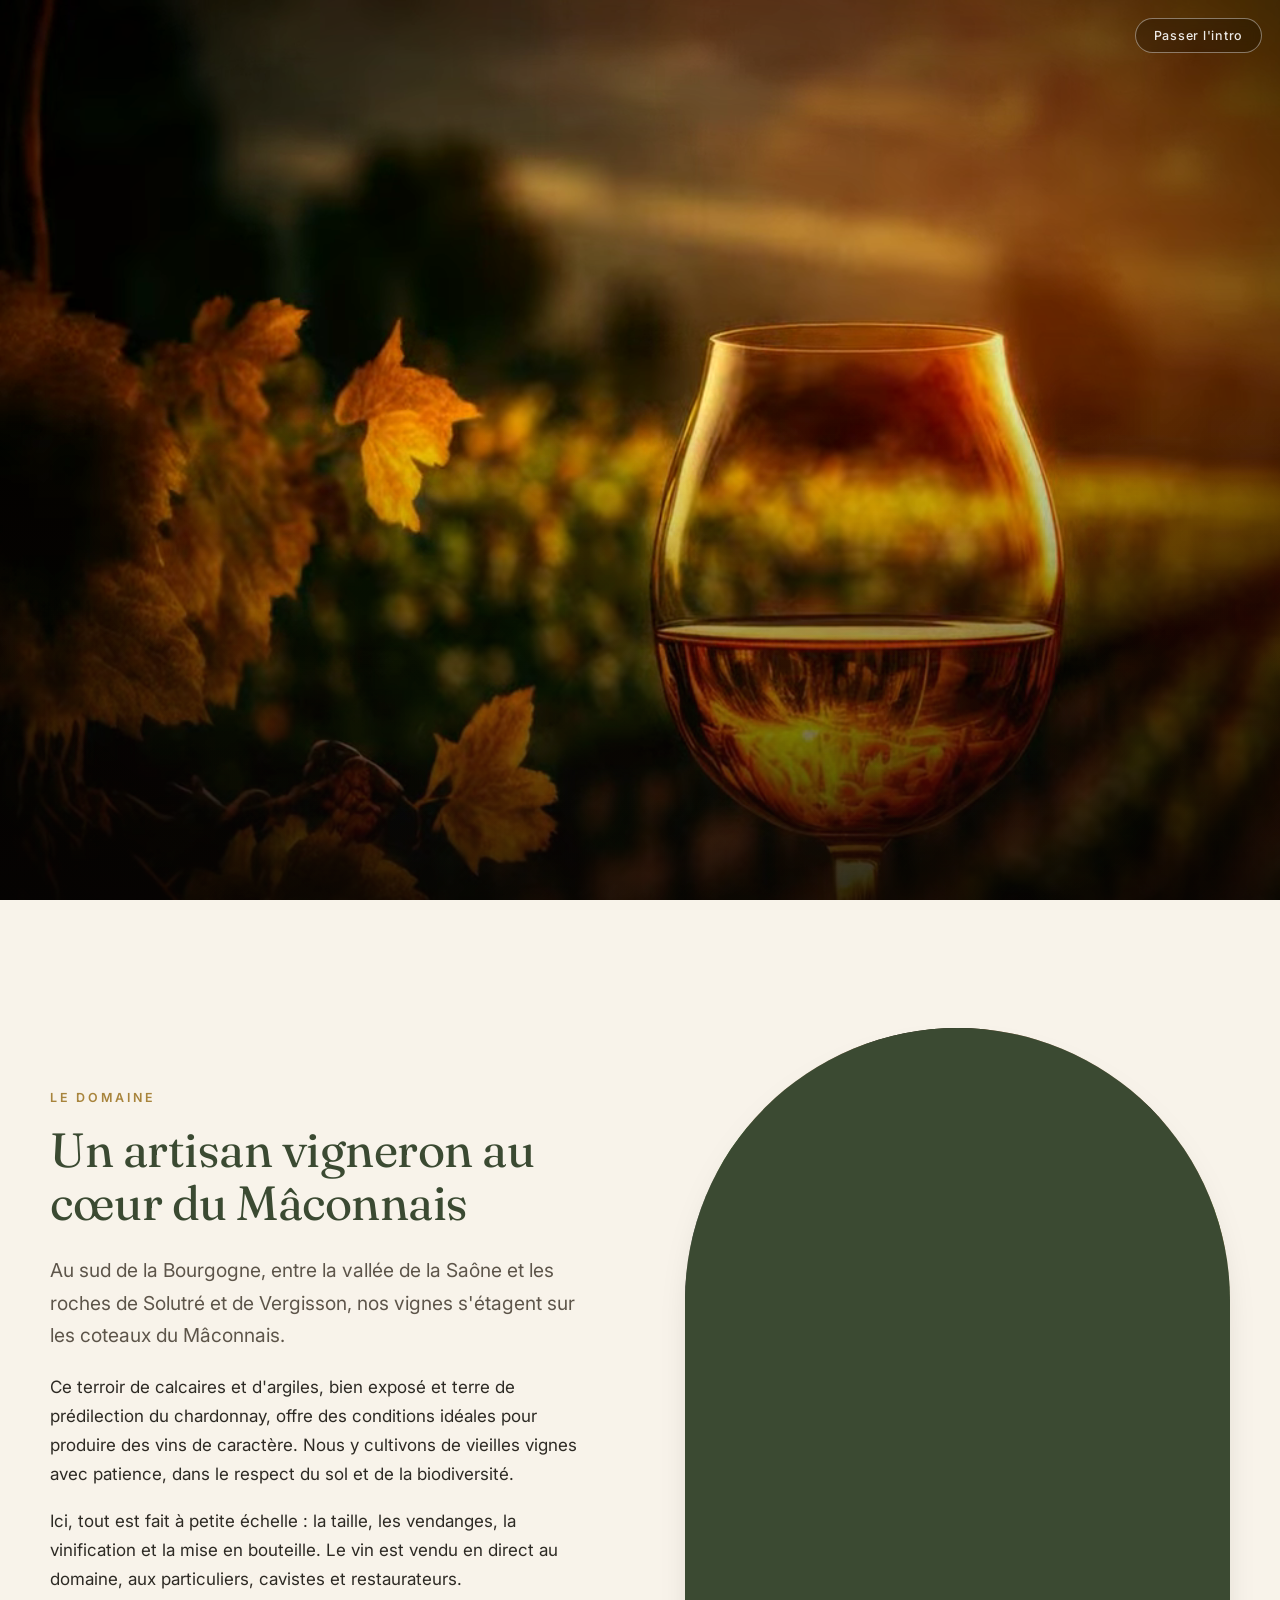
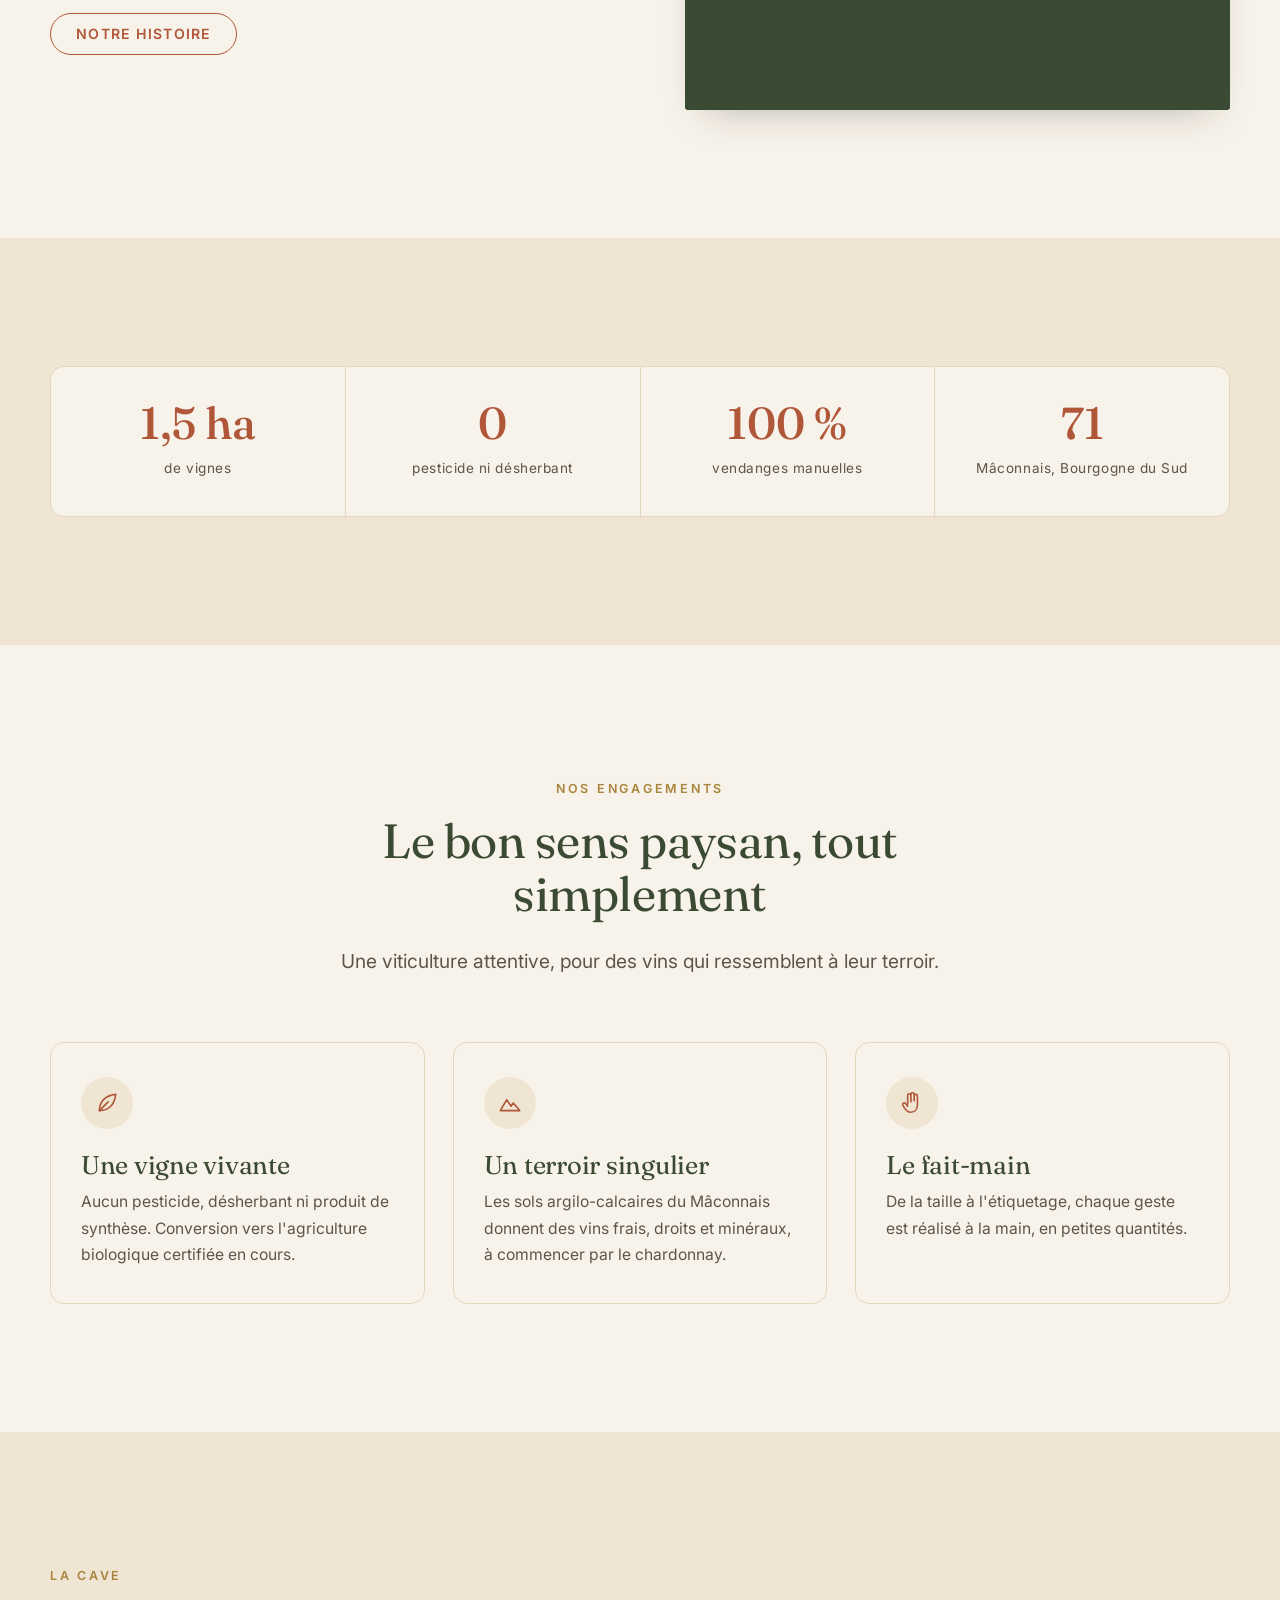
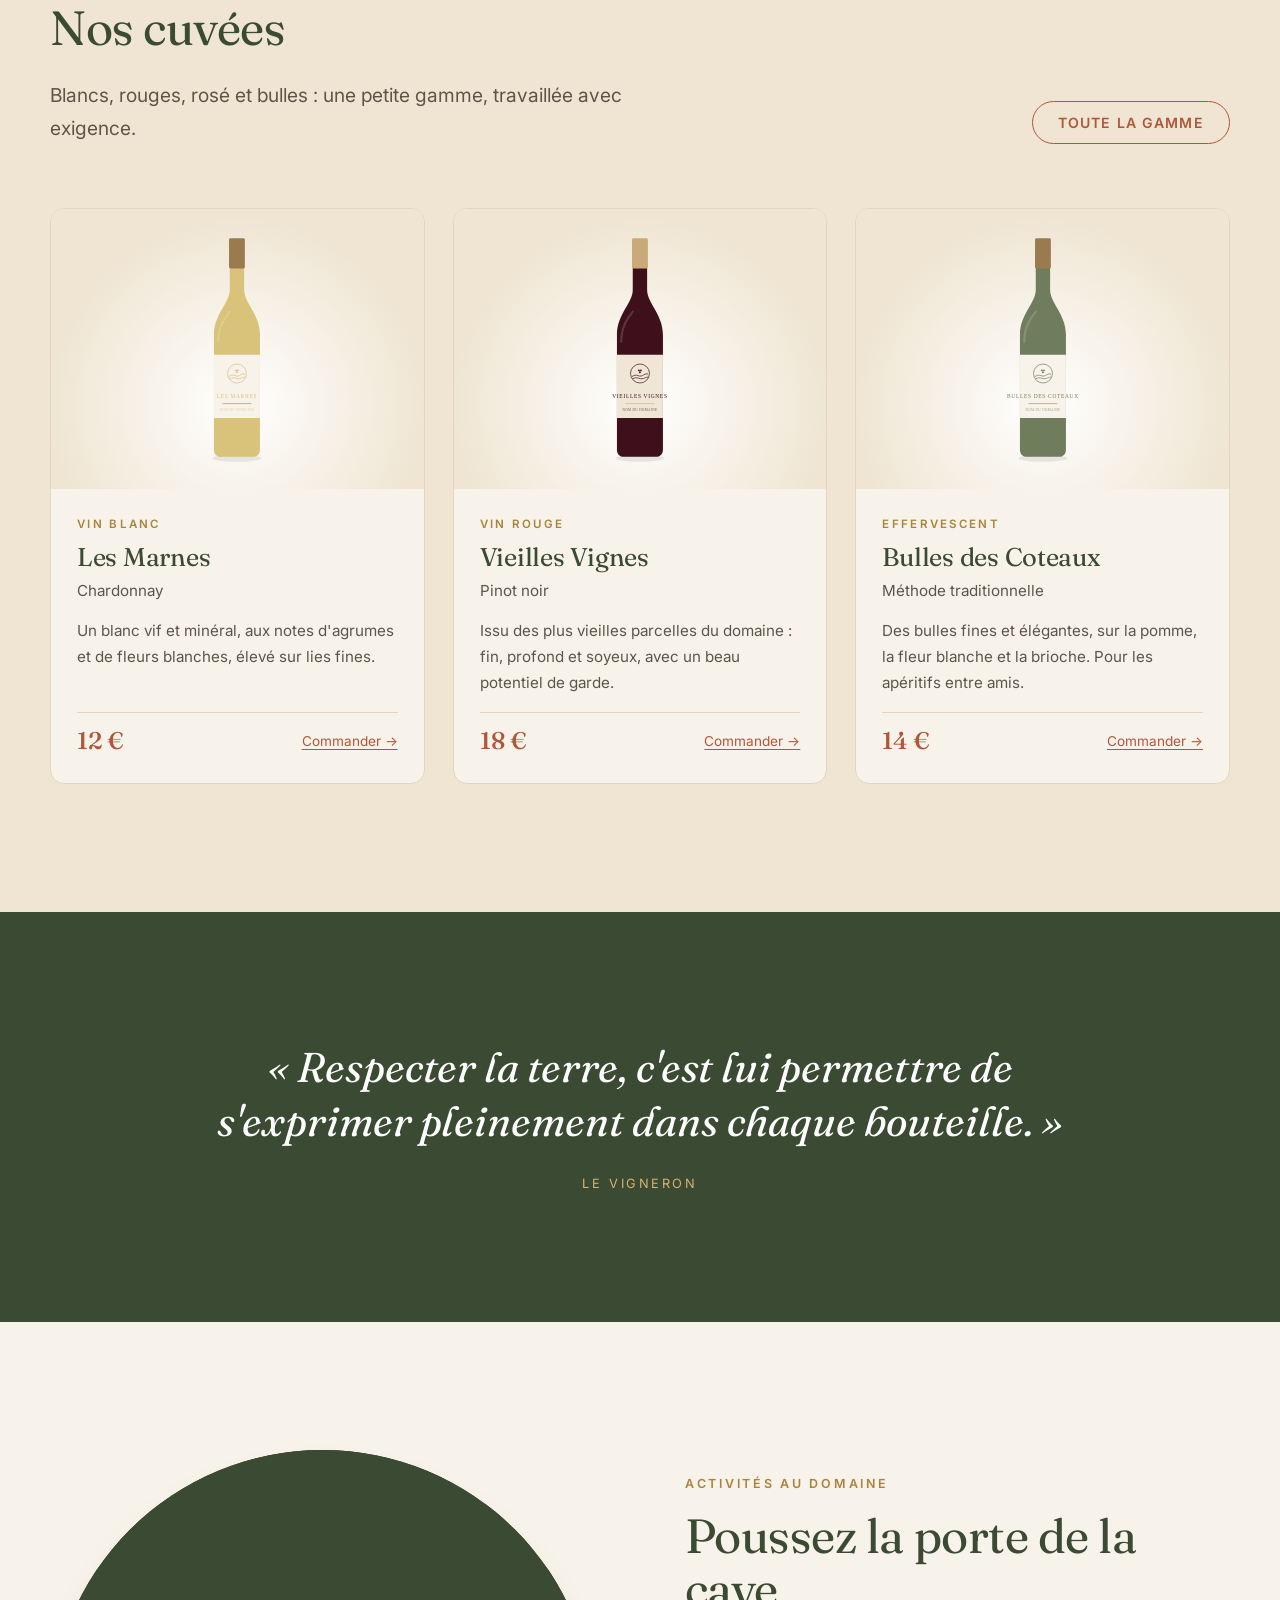
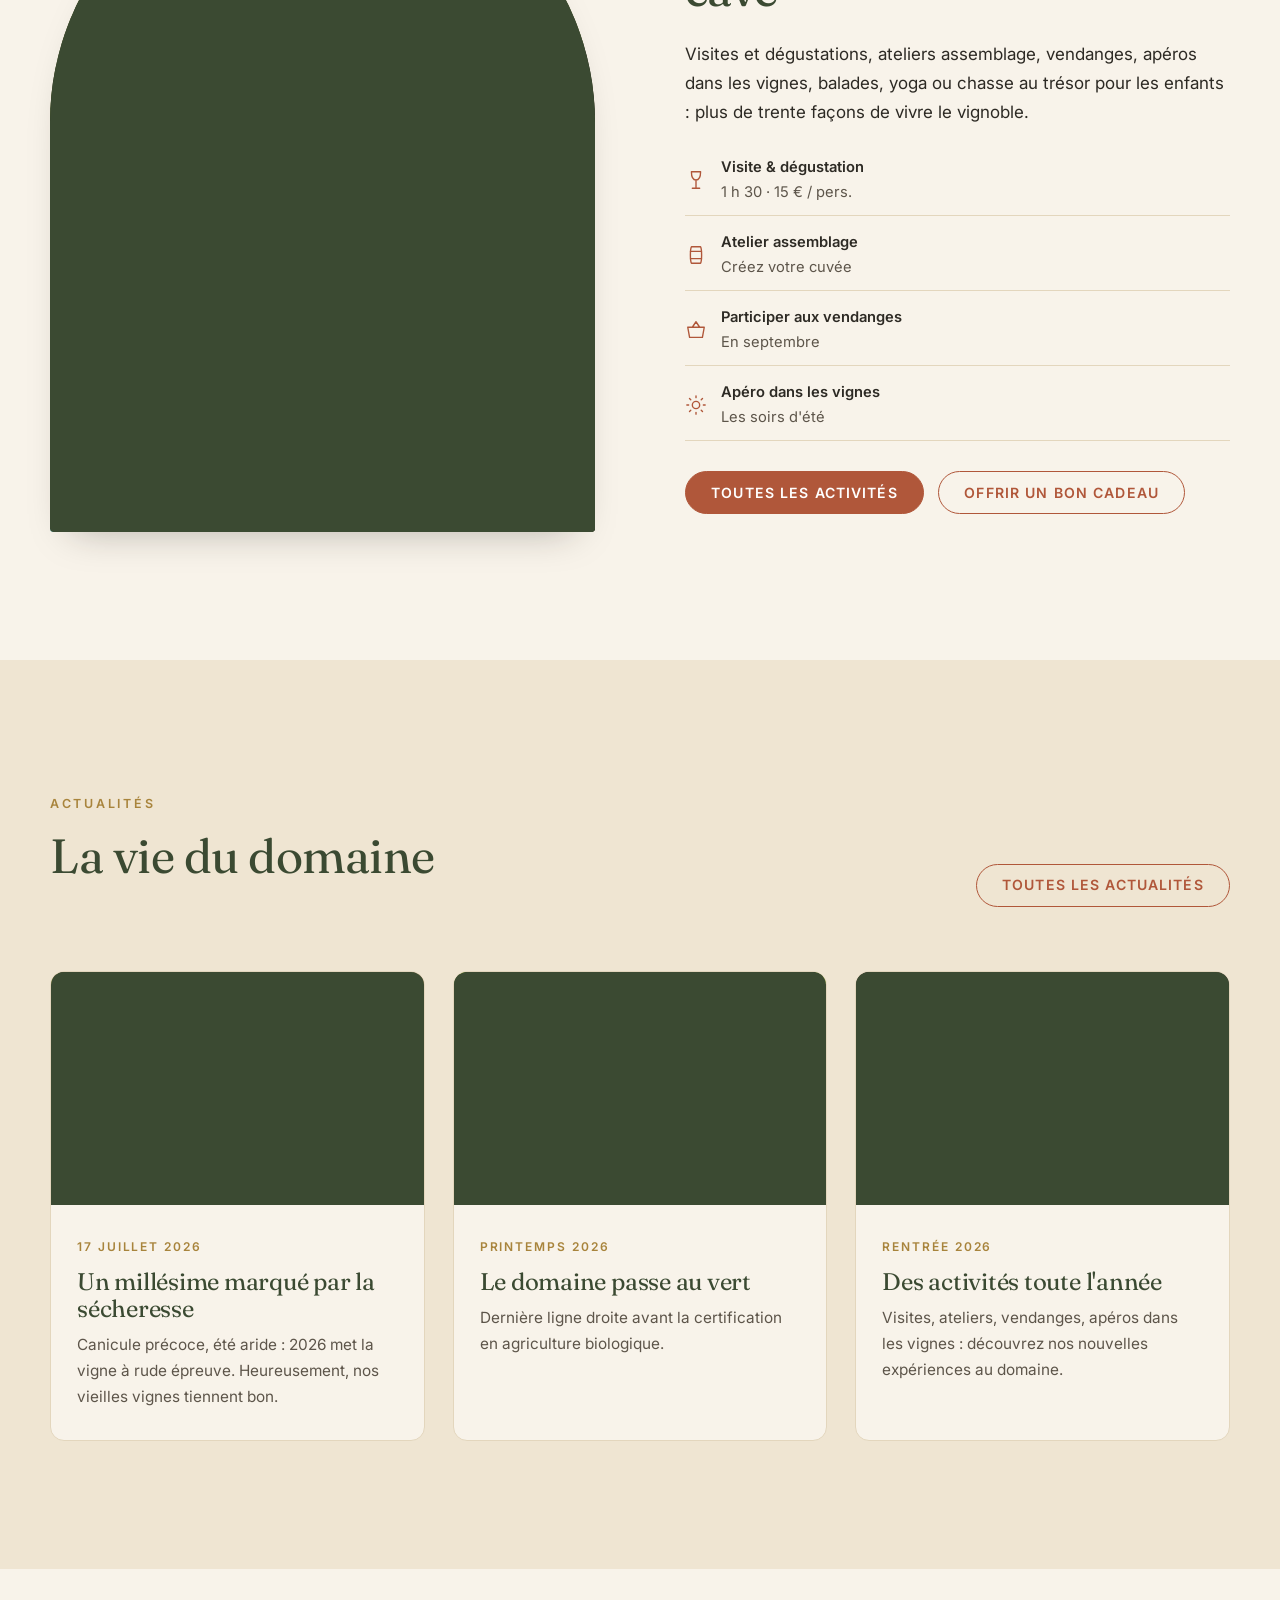
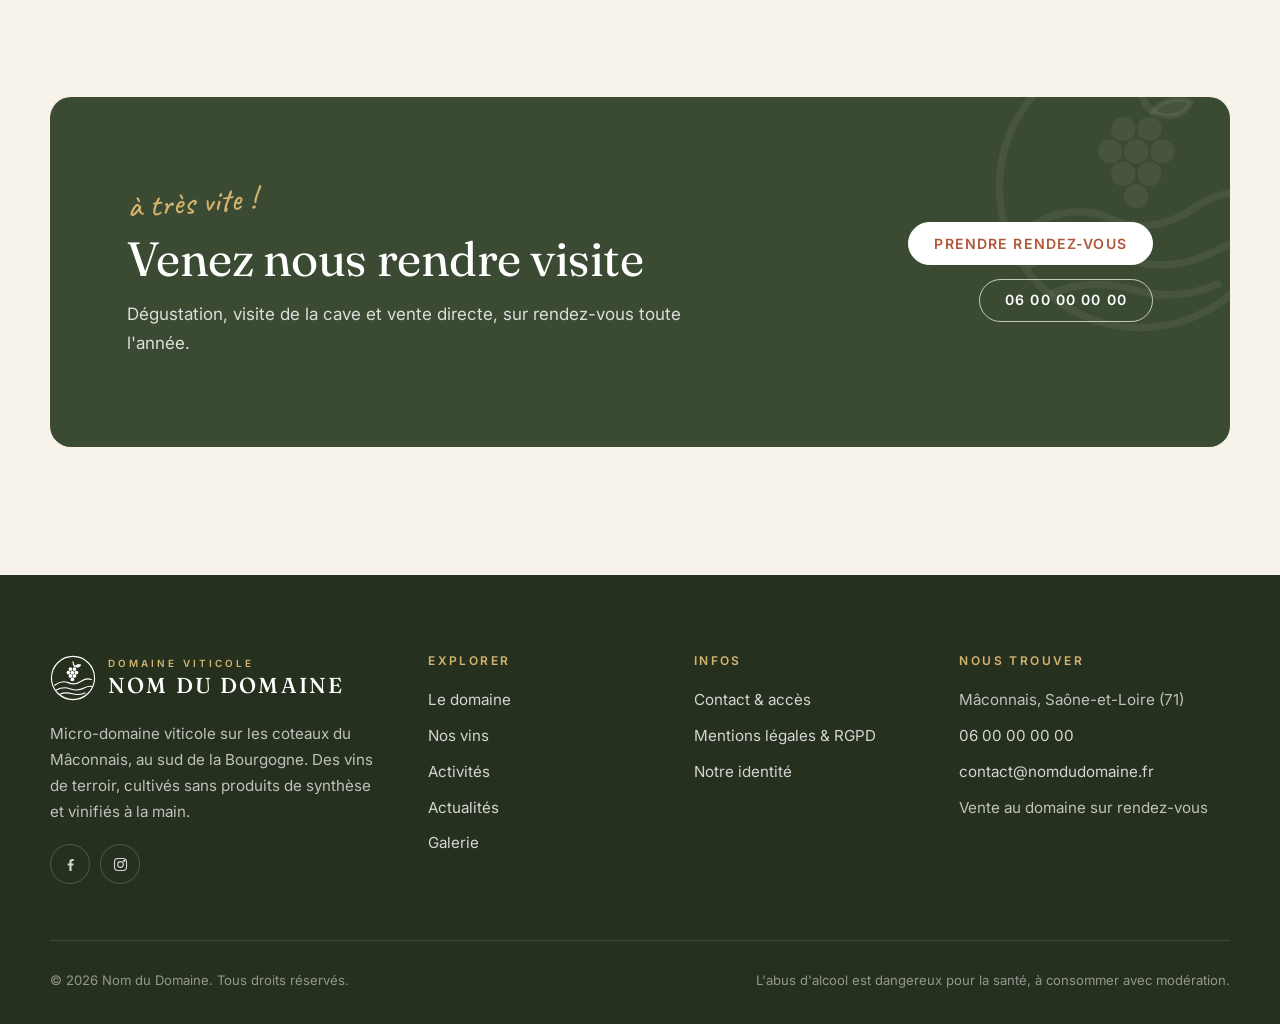
==== commit 91ae9fcf: "Remplace l'intro dessinée par une intro vidéo réaliste Intro plein écran à partir des vraies photos " ====
--- a/index.html
+++ b/index.html
@@ -14,61 +14,16 @@
   <link rel="preconnect" href="https://fonts.gstatic.com" crossorigin>
   <link href="https://fonts.googleapis.com/css2?family=Fraunces:ital,opsz,wght@0,9..144,400;0,9..144,500;0,9..144,600;1,9..144,400&family=Caveat:wght@500&family=Inter:wght@400;500;600&display=swap" rel="stylesheet">
   <link rel="stylesheet" href="css/style.css">
-  <script>(function(d){d.classList.add("js");try{var r=window.matchMedia&&matchMedia("(prefers-reduced-motion: reduce)").matches;if(!r&&!sessionStorage.getItem("intro-vue"))d.classList.add("show-intro")}catch(e){}})(document.documentElement);</script>
+  <script>(function(d){d.classList.add("js");try{var r=window.matchMedia&&matchMedia("(prefers-reduced-motion: reduce)").matches,s=navigator.connection&&navigator.connection.saveData;if(!r&&!s&&!sessionStorage.getItem("intro-vue"))d.classList.add("show-intro")}catch(e){}})(document.documentElement);</script>
 </head>
 <body>
   <div class="intro" aria-hidden="true">
-    <svg class="intro__scene" viewBox="0 0 1600 900" preserveAspectRatio="xMidYMid meet">
-      <defs>
-        <clipPath id="ib-bc"><path d="M780 112 H820 V250 C820 330 900 362 900 442 V788 Q900 808 880 808 H720 Q700 808 700 788 V442 C700 362 780 330 780 250 Z" transform="translate(120 414) scale(.5)"/></clipPath>
-        <clipPath id="ib-gc"><path d="M1030 640 C1024 712 1046 746 1080 751 C1114 746 1136 712 1130 640 Z"/></clipPath>
-        <clipPath id="ib-staves"><circle r="112"/></clipPath>
-        <radialGradient id="ib-wood" cx=".4" cy=".35"><stop offset="0" stop-color="#a0623a"/><stop offset="1" stop-color="#5a2e18"/></radialGradient>
-      </defs>
-      <g class="ib-barrel">
-        <g transform="translate(520 215)"><g class="ib-roll">
-          <circle r="126" fill="#2b1a12"/>
-          <circle r="112" fill="url(#ib-wood)"/>
-          <g clip-path="url(#ib-staves)" stroke="#3d2010" stroke-width="3" opacity=".7"><path d="M-90 -120V120M-60 -120V120M-30 -120V120M0 -120V120M30 -120V120M60 -120V120M90 -120V120"/></g>
-          <circle r="112" fill="none" stroke="#1f120c" stroke-width="9"/>
-          <circle r="94" fill="none" stroke="#3d2010" stroke-width="2" opacity=".6"/>
-          <path d="M-50 -16 H50" stroke="#2b1a12" stroke-width="9" stroke-linecap="round" opacity=".55"/>
-          <circle cy="-58" r="10" fill="#2b1a12"/>
-        </g></g>
-        <g transform="translate(520 335)"><g class="ib-tap">
-          <rect x="-10" y="0" width="20" height="46" rx="4" fill="#c49a5a"/>
-          <rect x="-28" y="8" width="56" height="11" rx="5.5" fill="#dcb67a"/>
-          <rect x="-6" y="44" width="12" height="10" fill="#94713f"/>
-        </g></g>
-      </g>
-      <rect class="ib-s1" x="515" y="389" width="10" height="425" fill="#7a2338"/>
-      <g class="ib-bottle">
-        <path d="M780 112 H820 V250 C820 330 900 362 900 442 V788 Q900 808 880 808 H720 Q700 808 700 788 V442 C700 362 780 330 780 250 Z" transform="translate(120 414) scale(.5)" fill="#ffffff" fill-opacity=".06"/>
-        <g clip-path="url(#ib-bc)"><g transform="translate(400 562)"><g class="ib-rise1"><path class="ib-wave" d="M0 5 Q25 0 50 5 Q75 10 100 5 Q125 0 150 5 Q175 10 200 5 Q225 0 250 5 Q275 10 300 5 Q325 0 350 5 Q375 10 400 5 Q425 0 450 5 Q475 10 500 5 Q525 0 550 5 Q575 10 600 5 Q625 0 650 5 Q675 10 700 5 V320 H0 Z" fill="#7a2338"/></g></g></g>
-        <path class="ib-tint" d="M780 112 H820 V250 C820 330 900 362 900 442 V788 Q900 808 880 808 H720 Q700 808 700 788 V442 C700 362 780 330 780 250 Z" transform="translate(120 414) scale(.5)" fill="#1d2a1d"/>
-        <path d="M780 112 H820 V250 C820 330 900 362 900 442 V788 Q900 808 880 808 H720 Q700 808 700 788 V442 C700 362 780 330 780 250 Z" transform="translate(120 414) scale(.5)" fill="none" stroke="#efe2c8" stroke-width="5"/>
-        <path d="M486 640 V800" stroke="#fff" stroke-opacity=".18" stroke-width="5" stroke-linecap="round"/>
-        <g class="ib-label">
-          <rect x="477" y="672" width="86" height="90" rx="2" fill="#f4ecdc"/>
-          <rect x="481" y="676" width="78" height="82" fill="none" stroke="#b08d57" stroke-width=".8"/>
-          <text x="520" y="692" text-anchor="middle" font-family="Inter,sans-serif" font-size="5" letter-spacing="1.5" fill="#a8843c">DOMAINE VITICOLE</text>
-          <text x="520" y="713" text-anchor="middle" font-family="Fraunces,Georgia,serif" font-size="11" letter-spacing="1" fill="#3b4a32">NOM DU</text>
-          <text x="520" y="726" text-anchor="middle" font-family="Fraunces,Georgia,serif" font-size="11" letter-spacing="1" fill="#3b4a32">DOMAINE</text>
-          <path d="M504 734 H536" stroke="#b08d57" stroke-width=".8"/>
-          <text x="520" y="746" text-anchor="middle" font-family="Inter,sans-serif" font-size="5" letter-spacing="1.5" fill="#3b4a32">MÂCONNAIS</text>
-        </g>
-      </g>
-      <rect class="ib-s2" x="1056" y="594" width="8" height="156" fill="#7a2338"/>
-      <g class="ib-glass">
-        <g clip-path="url(#ib-gc)"><g transform="translate(900 688)"><g class="ib-rise2"><path class="ib-wave" d="M0 5 Q25 0 50 5 Q75 10 100 5 Q125 0 150 5 Q175 10 200 5 Q225 0 250 5 Q275 10 300 5 Q325 0 350 5 Q375 10 400 5 Q425 0 450 5 Q475 10 500 5 Q525 0 550 5 Q575 10 600 5 Q625 0 650 5 Q675 10 700 5 Q725 0 750 5 Q775 10 800 5 V100 H0 Z" fill="#7a2338"/></g></g></g>
-        <path d="M1030 640 C1024 712 1046 746 1080 751 C1114 746 1136 712 1130 640 Z" fill="#ffffff" fill-opacity=".05" stroke="#efe2c8" stroke-width="3.5"/>
-        <path d="M1080 751 V806 M1040 816 Q1080 806 1120 816" fill="none" stroke="#efe2c8" stroke-width="3.5" stroke-linecap="round"/>
-      </g>
-    </svg>
+    <video class="intro__video" muted playsinline preload="auto" data-src="assets/video/intro" data-src-mobile="assets/video/intro-mobile"></video>
+    <div class="intro__shade"></div>
     <div class="intro__copy">
       <span class="hand">bienvenue au domaine !</span>
       <strong>NOM DU DOMAINE</strong>
-      <small>Domaine viticole · Mâconnais</small>
+      <small>DOMAINE VITICOLE · Mâconnais</small>
     </div>
     <div class="intro__age" role="dialog" aria-label="Vérification de l'âge">
       <p>Ce site présente des boissons alcoolisées. Avez-vous l'âge légal pour en consommer ?</p>
--- a/css/style.css
+++ b/css/style.css
@@ -589,92 +589,64 @@
 }
 
 /* ==========================================================================
-   Animation d'ouverture : tonneau → bouteille → verre
-   (jouée une fois par session, ignorée si l'on préfère réduire les animations)
+   Intro vidéo plein écran (jouée une fois par session,
+   ignorée si l'on préfère réduire les animations ou économiser les données)
    ========================================================================== */
-@property --r { syntax: "<length>"; inherits: false; initial-value: 0px; }
 .intro { display: none; }
 .show-intro body { overflow: hidden; }
 .show-intro .intro {
   display: block;
   position: fixed; inset: 0; z-index: 400;
-  background: radial-gradient(circle at 45% 40%, #33261a, #120c08 75%);
-  color: #fff;
-}
-.intro__scene { position: absolute; inset: 0; width: 100%; height: 100%; }
-.ib-roll, .ib-tap, .ib-s1, .ib-s2, .ib-label { transform-box: fill-box; }
-.intro.is-revealing {
-  -webkit-mask-image: radial-gradient(circle at var(--rx, 50%) var(--ry, 50%), transparent var(--r), #000 calc(var(--r) + 1px));
-  mask-image: radial-gradient(circle at var(--rx, 50%) var(--ry, 50%), transparent var(--r), #000 calc(var(--r) + 1px));
-  animation: ibHole 1.2s cubic-bezier(.7, 0, .2, 1) forwards;
-}
-@keyframes ibHole { to { --r: 150vmax; } }
-
-.ib-wave { animation: ibWave 1.6s linear infinite; }
-@keyframes ibWave { to { transform: translateX(-200px); } }
-
-/* 1. le tonneau roule et s'ouvre */
-.ib-roll { transform: translateX(-900px) rotate(-640deg); transform-origin: center; animation: ibRoll 1.6s cubic-bezier(.2, .7, .3, 1) .2s forwards; }
-@keyframes ibRoll { to { transform: none; } }
-.ib-tap { opacity: 0; transform: scale(.4); transform-origin: top center; animation: ibTap .35s ease-out 1.8s forwards; }
-@keyframes ibTap { to { opacity: 1; transform: none; } }
-.ib-barrel { animation: ibFade .5s ease 3.9s forwards; }
-@keyframes ibFade { to { opacity: 0; } }
-
-/* 2. le vin coule dans la bouteille */
-.ib-s1, .ib-s2 { transform: scaleY(0); transform-origin: top center; }
-.ib-s1 { animation: ibStream 1.9s linear 2.1s forwards; }
-.ib-s2 { animation: ibStream 1.6s linear 5.15s forwards; }
-@keyframes ibStream {
-  0% { transform: scaleY(0); transform-origin: top center; }
-  15% { transform: scaleY(1); transform-origin: top center; }
-  85% { transform: scaleY(1); transform-origin: bottom center; }
-  100% { transform: scaleY(0); transform-origin: bottom center; }
-}
-.ib-rise1 { transform: translateY(265px); animation: ibRise 1.5s cubic-bezier(.4, 0, .2, 1) 2.3s forwards; }
-.ib-rise2 { transform: translateY(68px); animation: ibRise 1.3s cubic-bezier(.4, 0, .2, 1) 5.35s forwards; }
-@keyframes ibRise { to { transform: none; } }
-
-/* 3. étiquette, verre teinté, puis la bouteille sert le verre */
-.ib-label { transform: scaleX(0); transform-origin: center; animation: ibLabel .45s cubic-bezier(.2, .8, .2, 1) 3.8s forwards; }
-@keyframes ibLabel { to { transform: none; } }
-.ib-tint { opacity: 0; animation: ibTint .5s ease 4s forwards; }
-@keyframes ibTint { to { opacity: .9; } }
-.ib-bottle { transform-box: view-box; transform-origin: 520px 642px; animation: ibPour .8s cubic-bezier(.5, 0, .3, 1) 4.45s forwards; }
-@keyframes ibPour { to { transform: translate(384px, -123px) rotate(115deg); } }
-
-/* texte */
+  background: #0d0906; color: #fff;
+  overflow: hidden;
+}
+.intro__video {
+  position: absolute; inset: 0; width: 100%; height: 100%;
+  object-fit: cover;
+  transition: transform 1.2s cubic-bezier(.4, 0, .2, 1);
+}
+.intro__shade {
+  position: absolute; inset: 0; pointer-events: none;
+  background:
+    radial-gradient(ellipse at center, transparent 45%, rgba(0, 0, 0, .45)),
+    linear-gradient(transparent 45%, rgba(12, 7, 4, .75));
+  transition: background-color .8s ease;
+}
+.intro--age .intro__shade { background-color: rgba(10, 6, 4, .5); }
 .intro__copy {
-  position: absolute; left: 25%; top: 46%; transform: translate(-50%, -50%);
-  text-align: center; width: min(90vw, 36vw);
-}
-.intro__copy > * { display: block; opacity: 0; animation: ibUp .9s cubic-bezier(.2, .8, .2, 1) forwards; }
-.intro__copy .hand { display: inline-block; color: var(--gold-light); animation-delay: 5.2s; }
-.intro__copy strong { font: 400 clamp(2rem, 3.4vw, 3.2rem)/1.1 var(--serif); letter-spacing: .14em; color: #f6ead2; animation-delay: 5.4s; }
-.intro__copy small { margin-top: 12px; font: 500 .78rem var(--sans); letter-spacing: .3em; text-transform: uppercase; color: var(--gold-light); animation-delay: 5.6s; }
-@keyframes ibUp { from { opacity: 0; transform: translateY(20px); } to { opacity: 1; transform: none; } }
+  position: absolute; left: 50%; bottom: 14%; transform: translateX(-50%);
+  width: min(92vw, 720px); text-align: center;
+  text-shadow: 0 2px 24px rgba(0, 0, 0, .55);
+}
+.intro--age .intro__copy { bottom: 40%; transition: bottom .8s cubic-bezier(.4, 0, .2, 1); }
+.intro__copy > * { display: block; opacity: 0; }
+.intro--title .intro__copy > * { animation: introUp 1s cubic-bezier(.2, .8, .2, 1) forwards; }
+.intro__copy .hand { display: inline-block; color: var(--gold-light); }
+.intro__copy strong { font: 400 clamp(2.2rem, 5vw, 4rem)/1.05 var(--serif); letter-spacing: .12em; color: #fbf3e2; animation-delay: .2s !important; }
+.intro__copy small { margin-top: 14px; font: 500 .8rem var(--sans); letter-spacing: .3em; text-transform: uppercase; color: var(--gold-light); animation-delay: .4s !important; }
+@keyframes introUp { from { opacity: 0; transform: translateY(18px); } to { opacity: 1; transform: none; } }
 .intro__copy .hand { transform: rotate(-4deg); }
 
 .intro__age {
-  position: absolute; left: 25%; top: 62%; transform: translateX(-50%);
-  width: min(90vw, 40vw, 460px); text-align: center;
-  opacity: 0; visibility: hidden; transition: opacity .6s ease, visibility .6s;
+  position: absolute; left: 50%; bottom: 14%; transform: translateX(-50%);
+  width: min(92vw, 480px); text-align: center;
+  opacity: 0; visibility: hidden; transition: opacity .6s ease .3s, visibility .6s .3s;
 }
 .intro--age .intro__age { opacity: 1; visibility: visible; }
-.intro__age p { font-size: .92rem; color: rgba(255, 255, 255, .78); margin-bottom: 18px; }
+.intro__age p { font-size: .95rem; color: rgba(255, 255, 255, .85); margin-bottom: 18px; }
 .intro__age .btn-row { justify-content: center; }
 .intro__skip {
   position: absolute; top: 18px; right: 18px;
-  background: transparent; border: 1px solid rgba(255, 255, 255, .35); color: rgba(255, 255, 255, .8);
+  background: rgba(0, 0, 0, .25); border: 1px solid rgba(255, 255, 255, .4); color: rgba(255, 255, 255, .9);
   border-radius: 999px; padding: 9px 18px; font: 500 .78rem var(--sans); letter-spacing: .06em; cursor: pointer;
-}
-.intro__skip:hover { background: rgba(255, 255, 255, .12); color: #fff; }
+  backdrop-filter: blur(6px);
+}
+.intro__skip:hover { background: rgba(255, 255, 255, .15); color: #fff; }
 .intro--age .intro__skip { display: none; }
-
-@media (max-aspect-ratio: 1/1) {
-  .intro__copy { left: 50%; top: 7%; transform: translateX(-50%); width: 90vw; }
-  .intro__age { left: 50%; top: auto; bottom: 7%; }
-}
+.intro.is-leaving { animation: introOut 1.2s ease forwards; }
+.intro.is-leaving .intro__video { transform: scale(1.08); }
+@keyframes introOut { to { opacity: 0; visibility: hidden; } }
+
 .cta .hand, .section--wine .hand { color: var(--gold-light); }
 .section--wine .card h3 { color: var(--deep); }
 .section--wine .card p { color: var(--ink-soft); }
